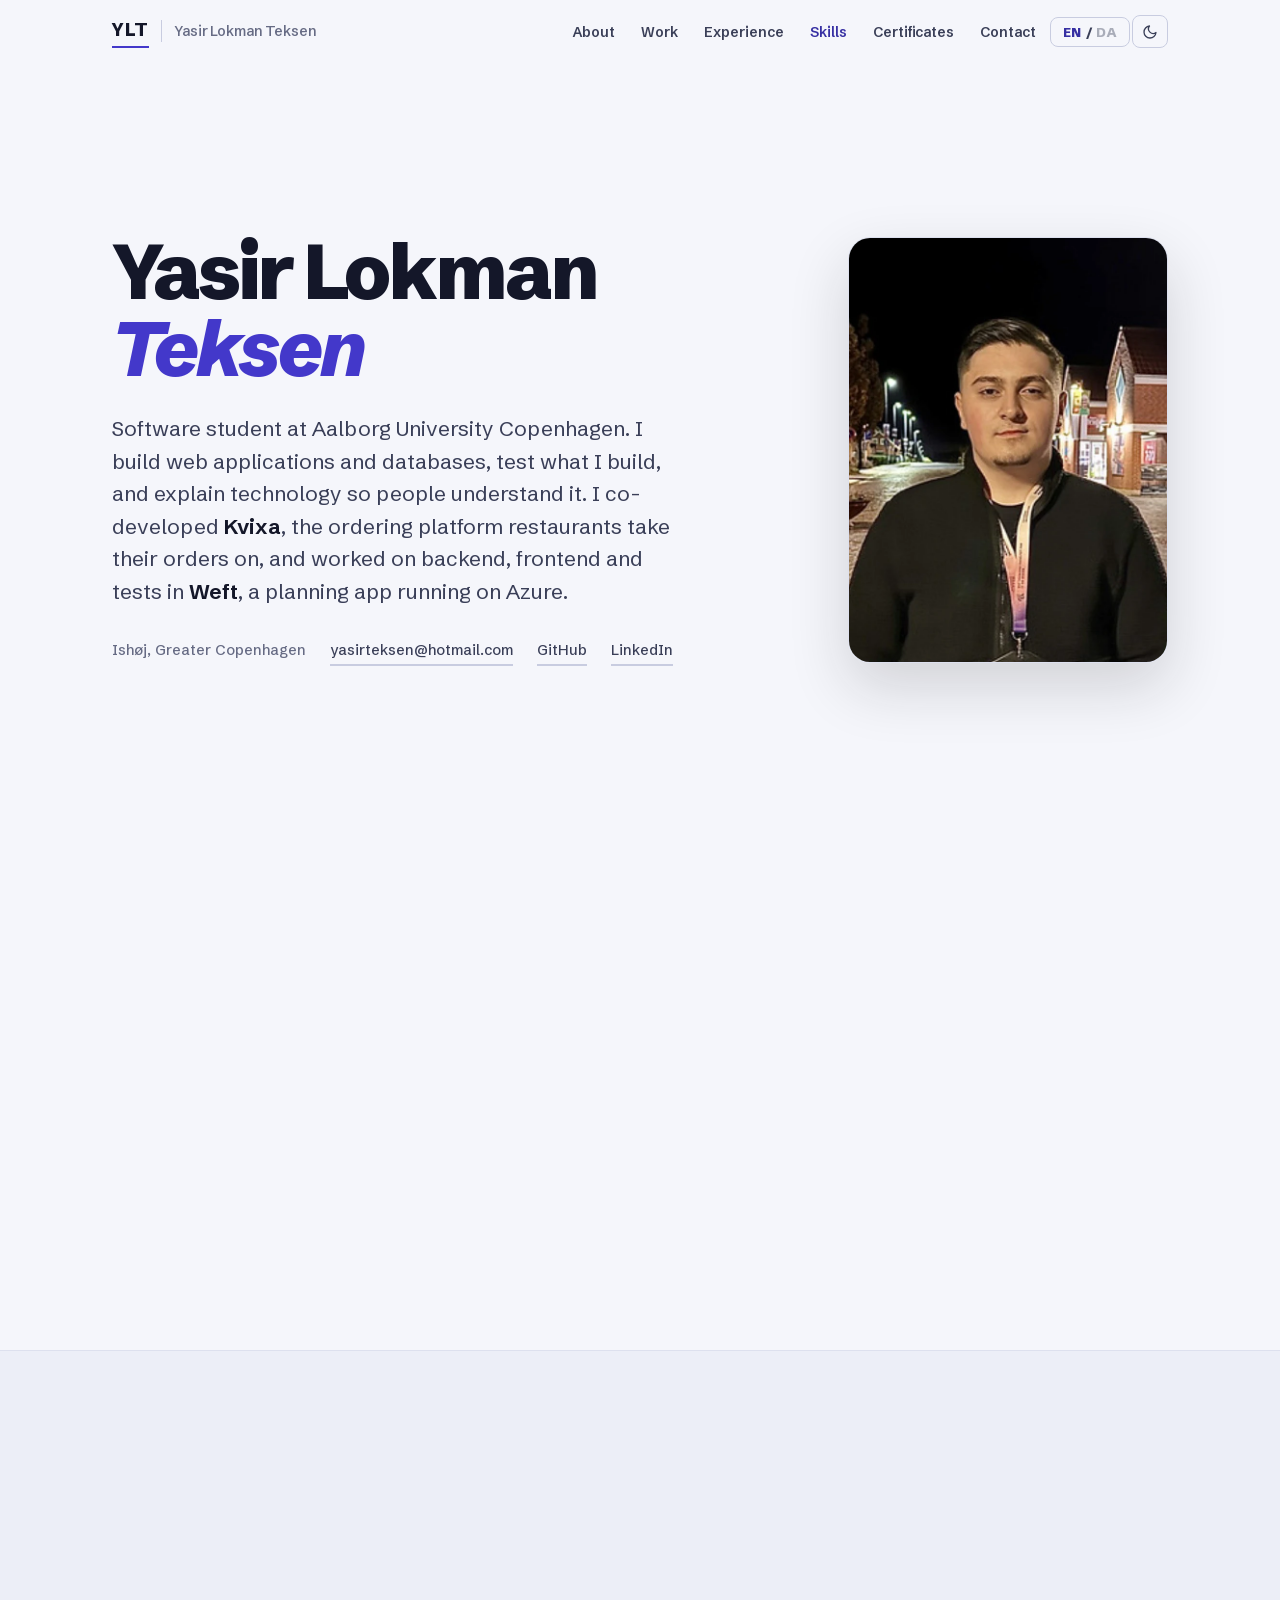
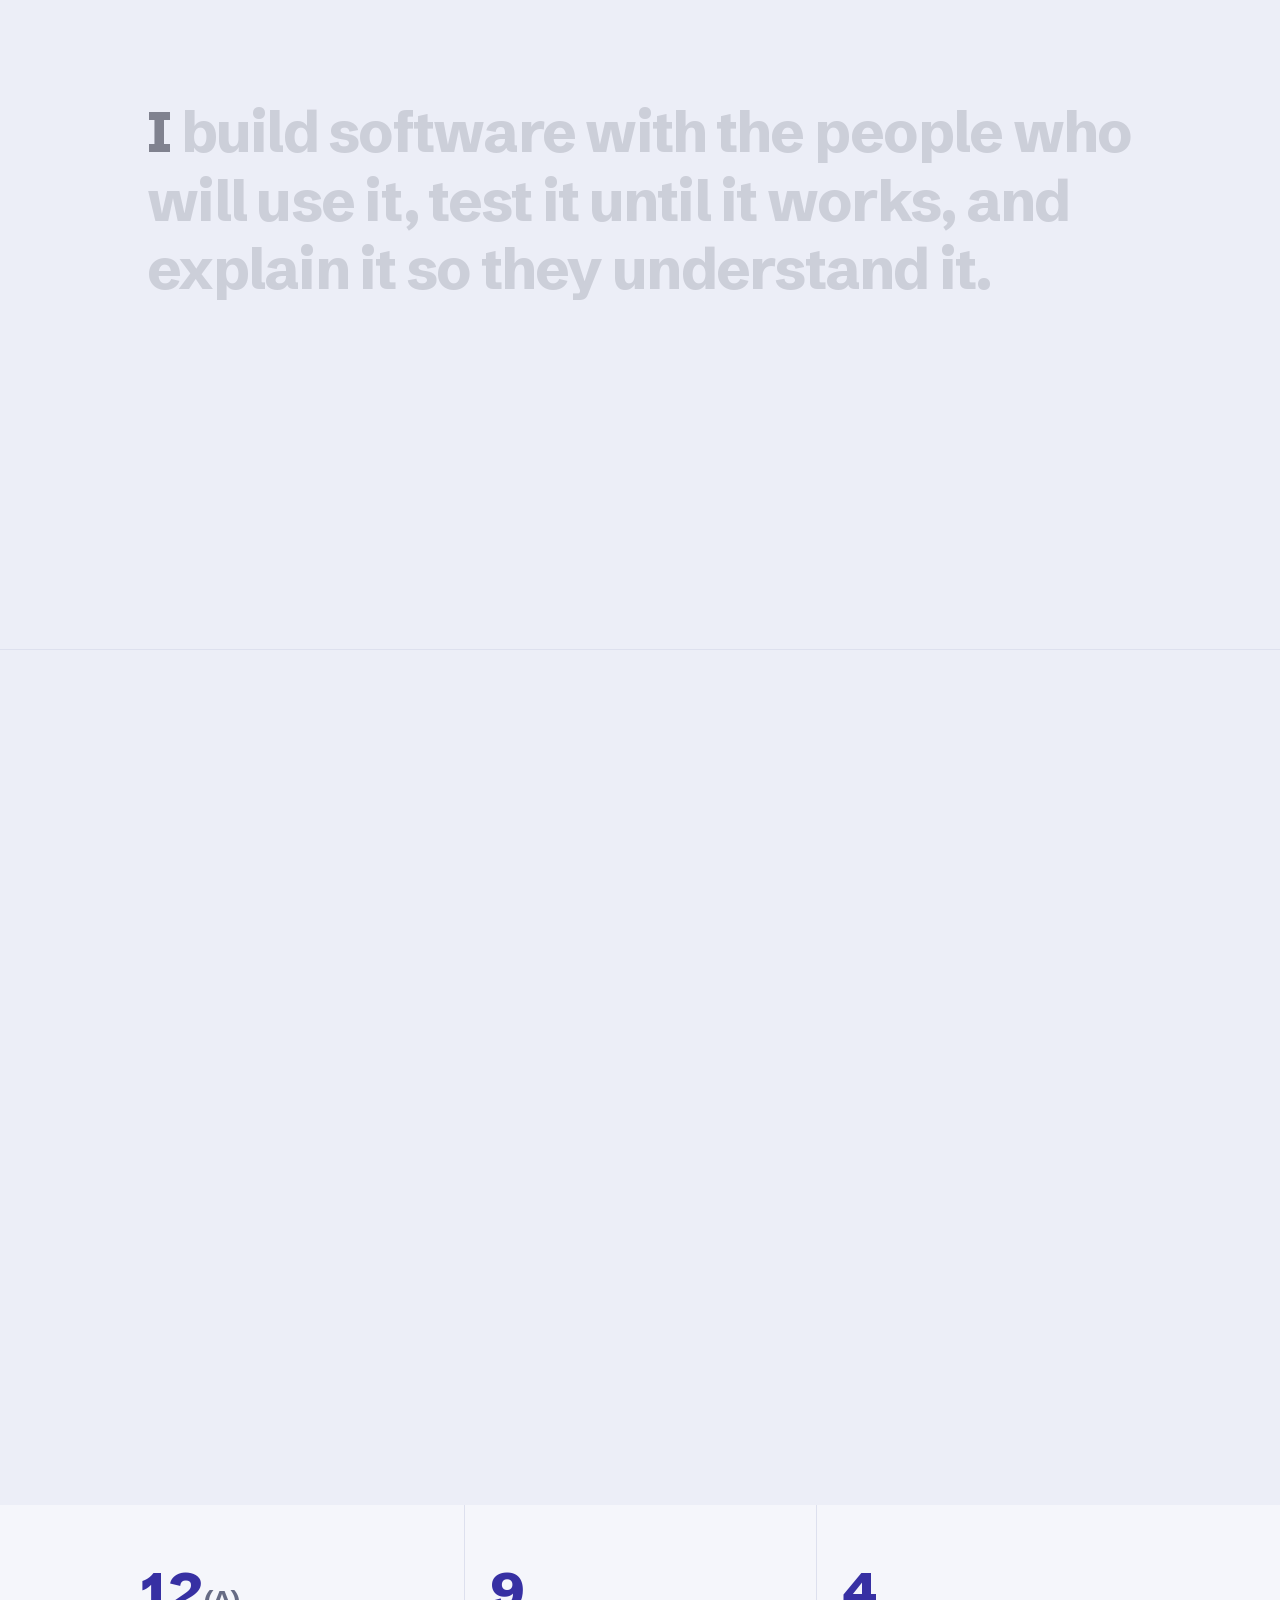
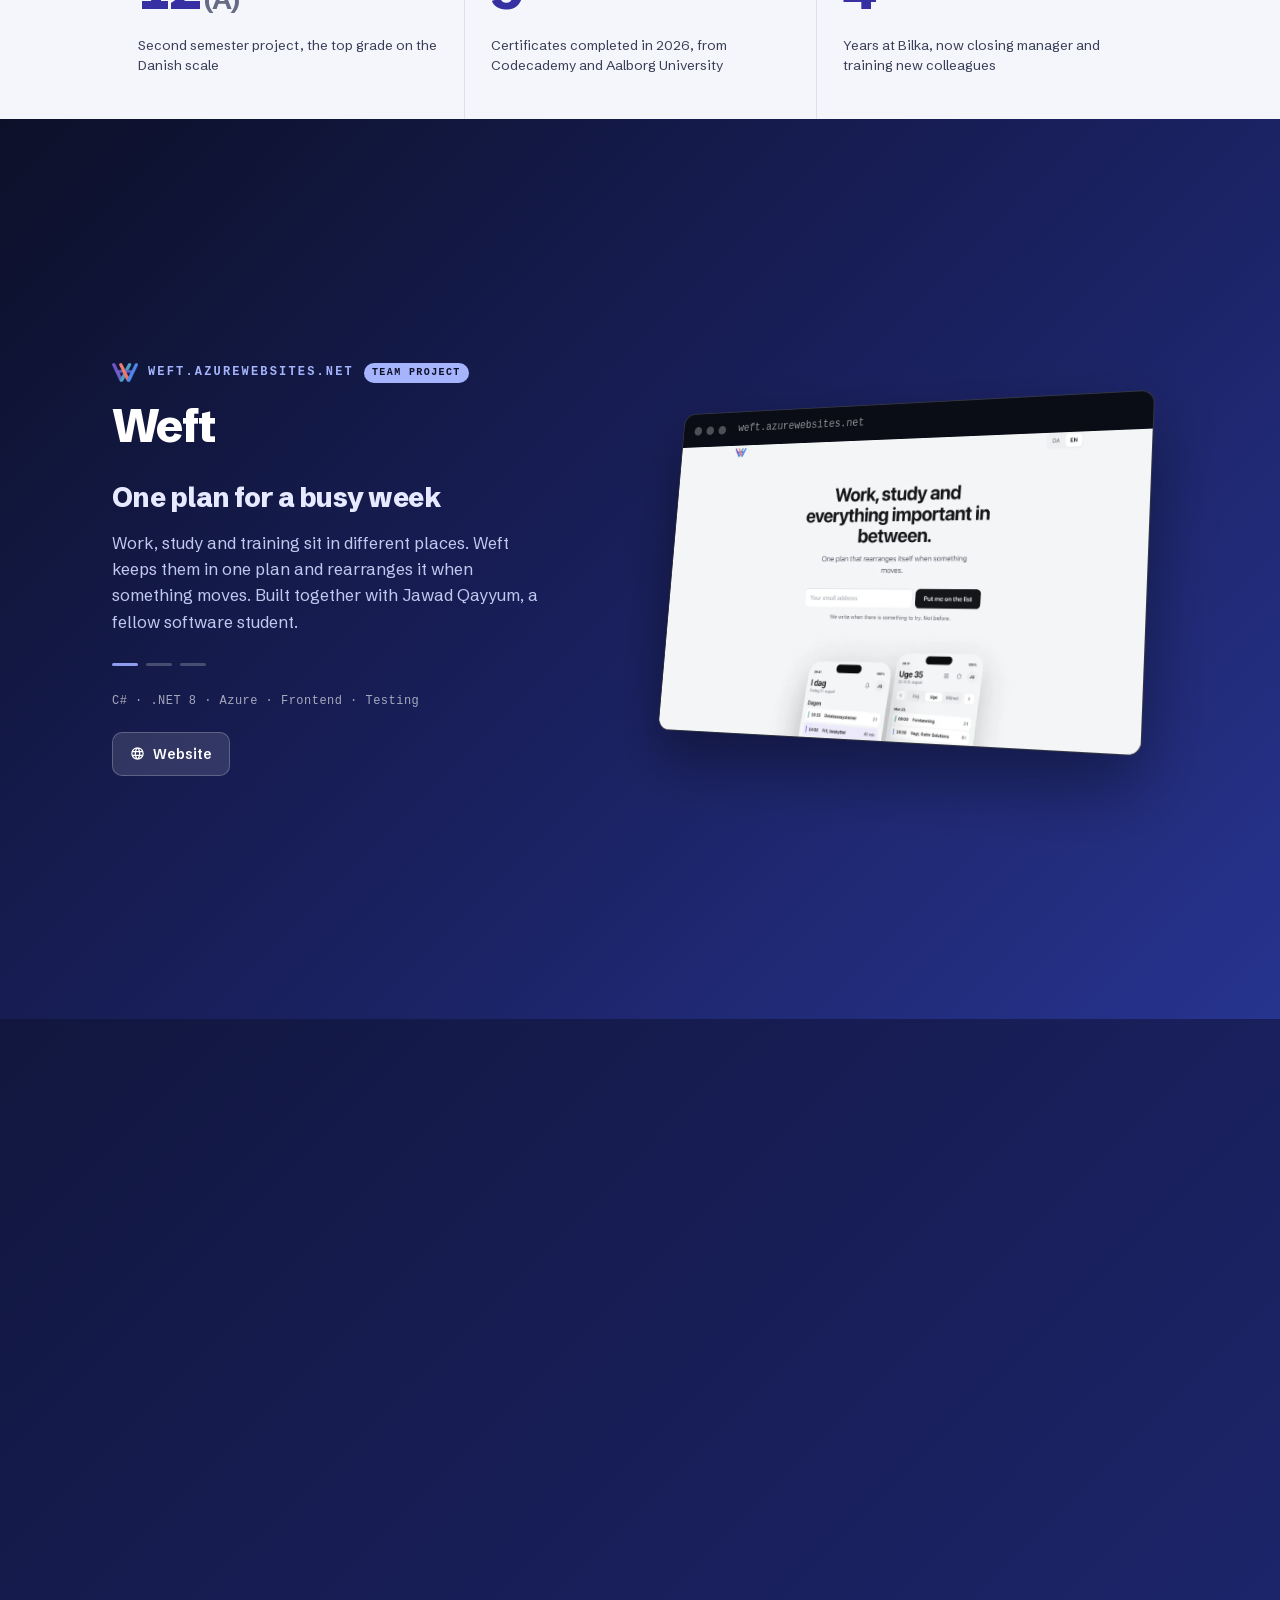
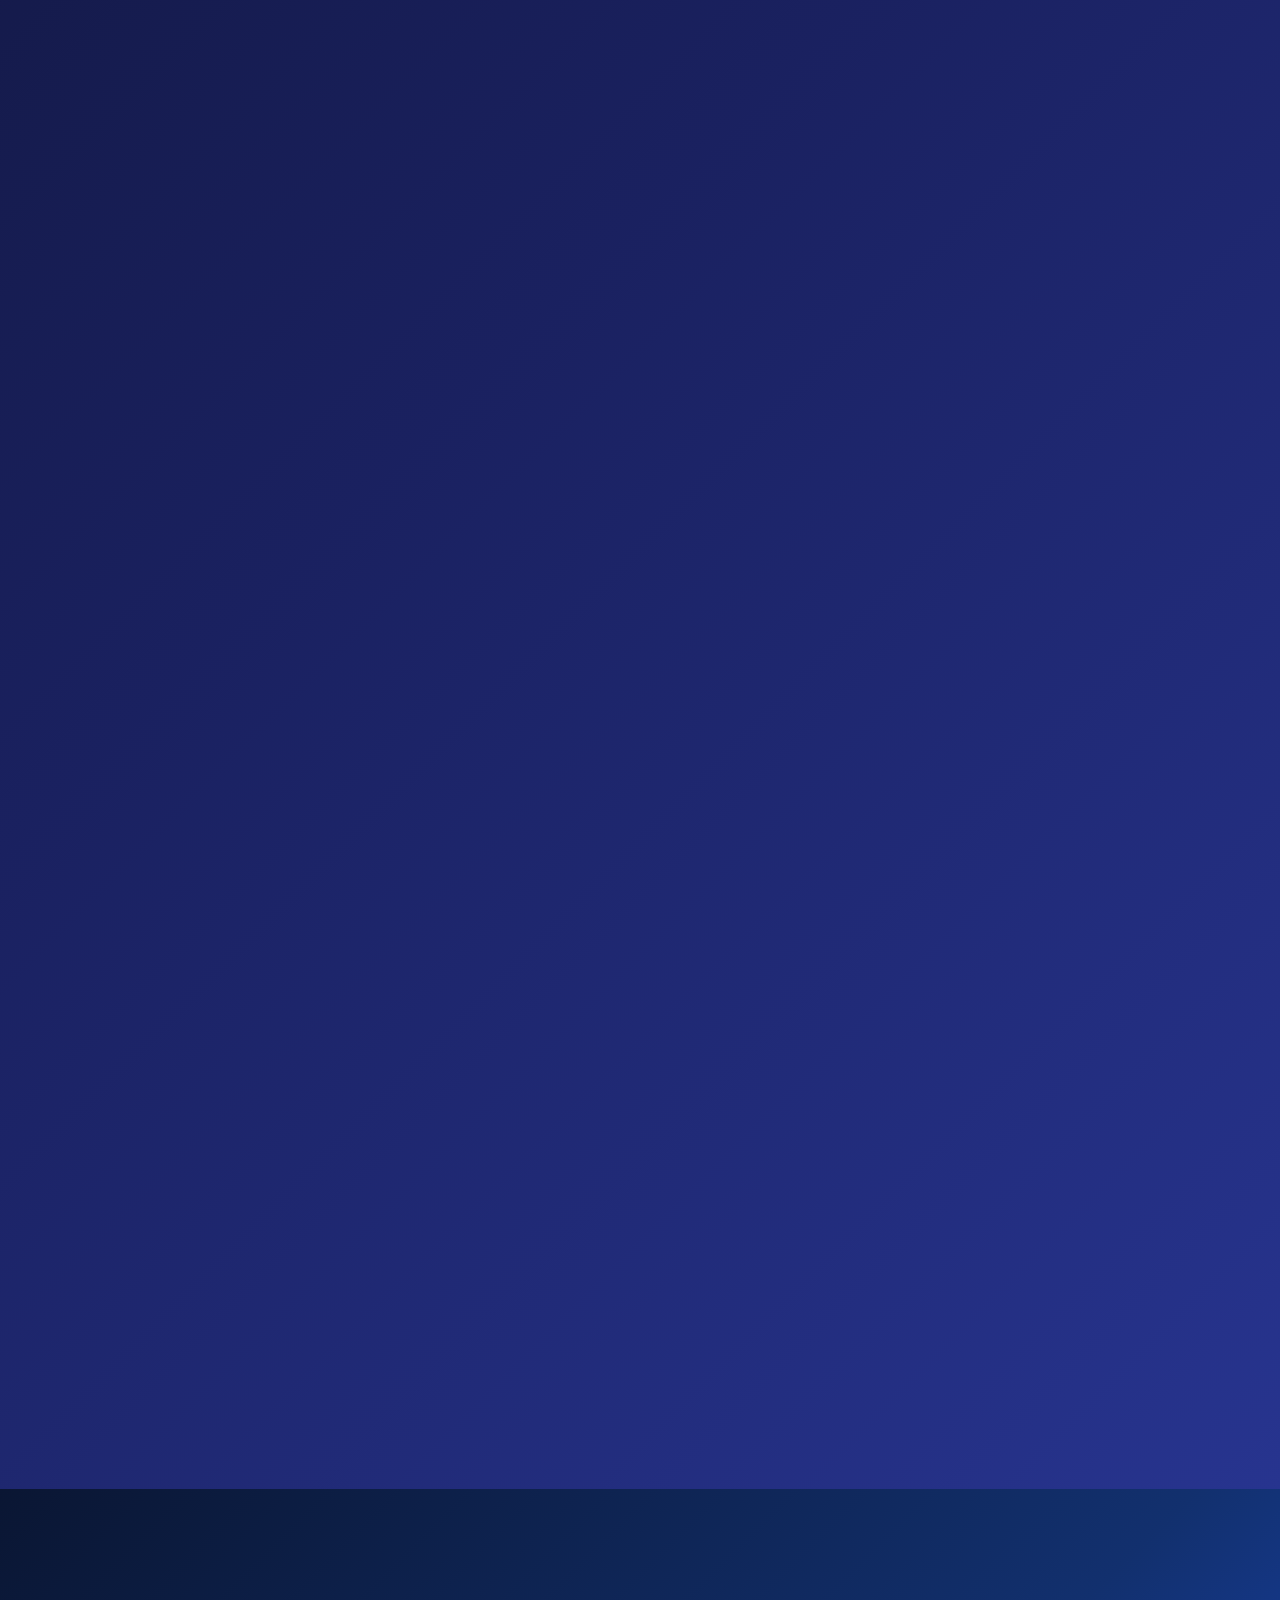
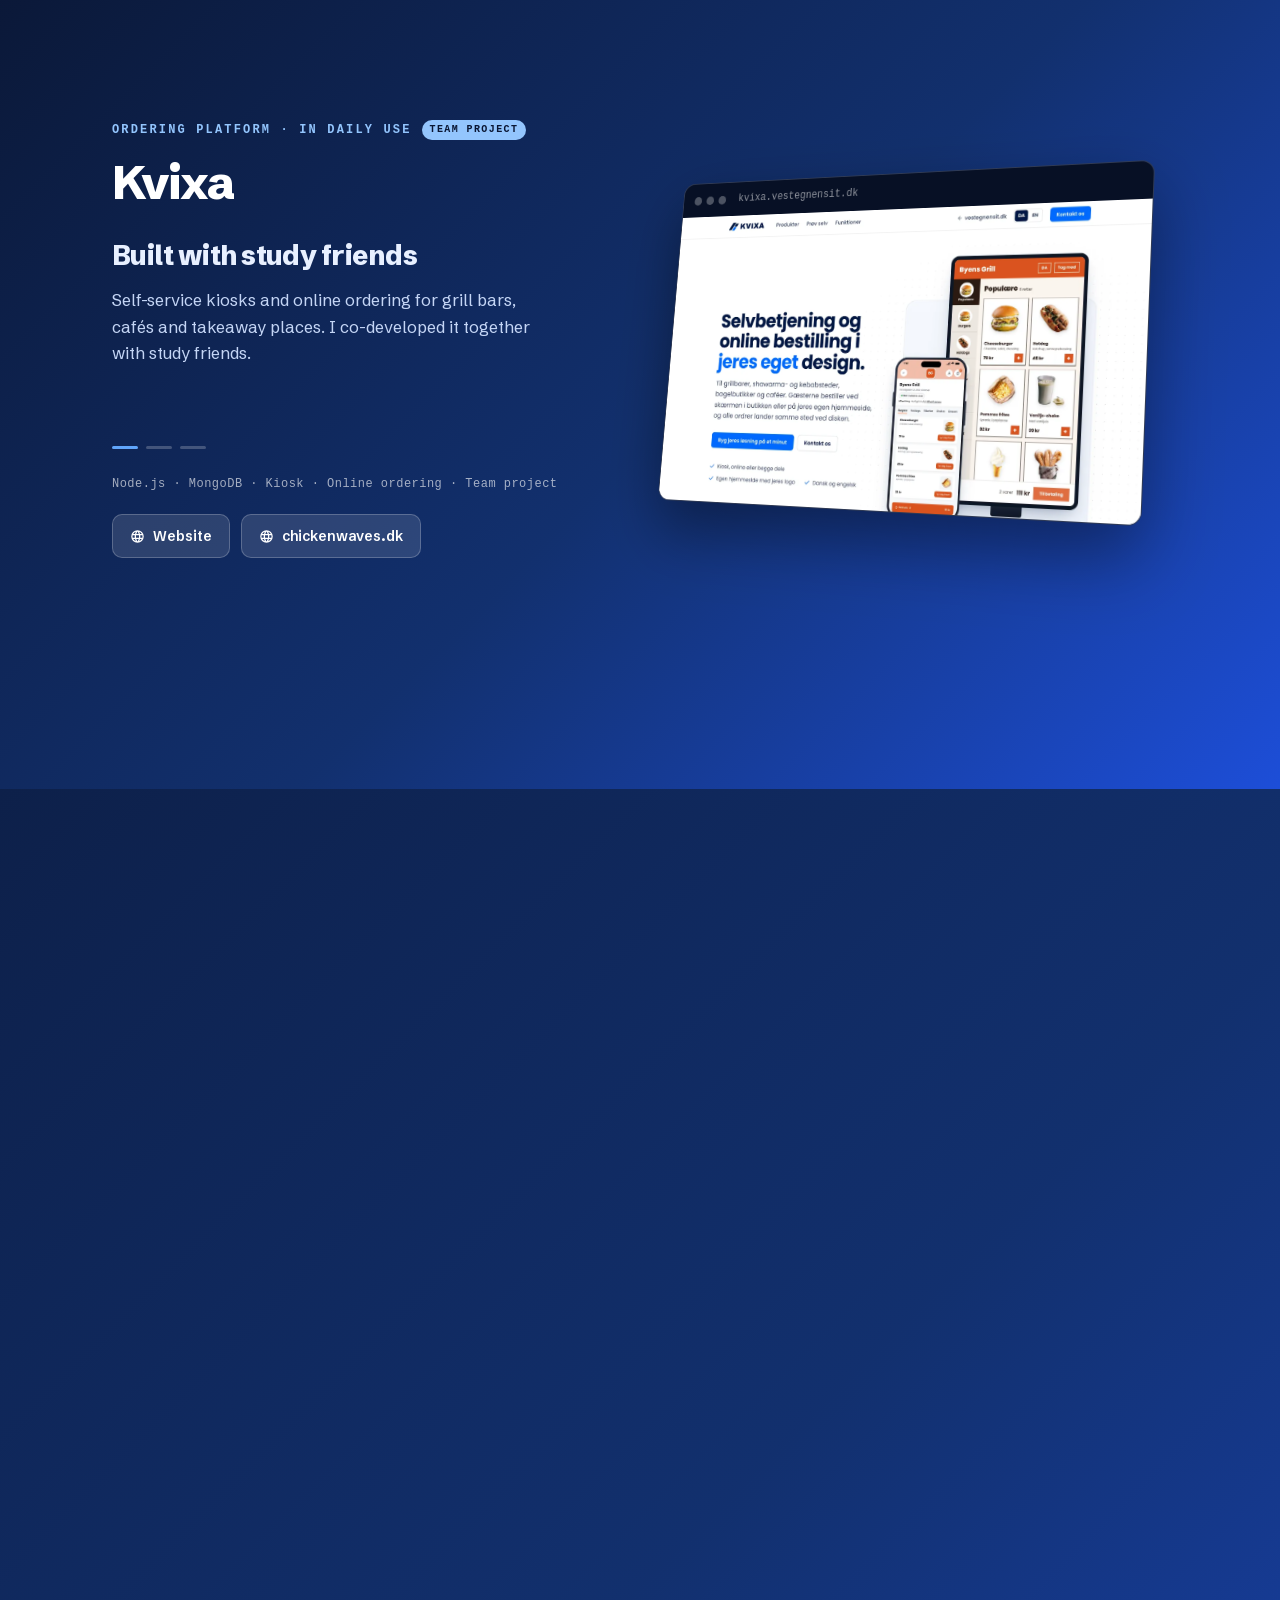
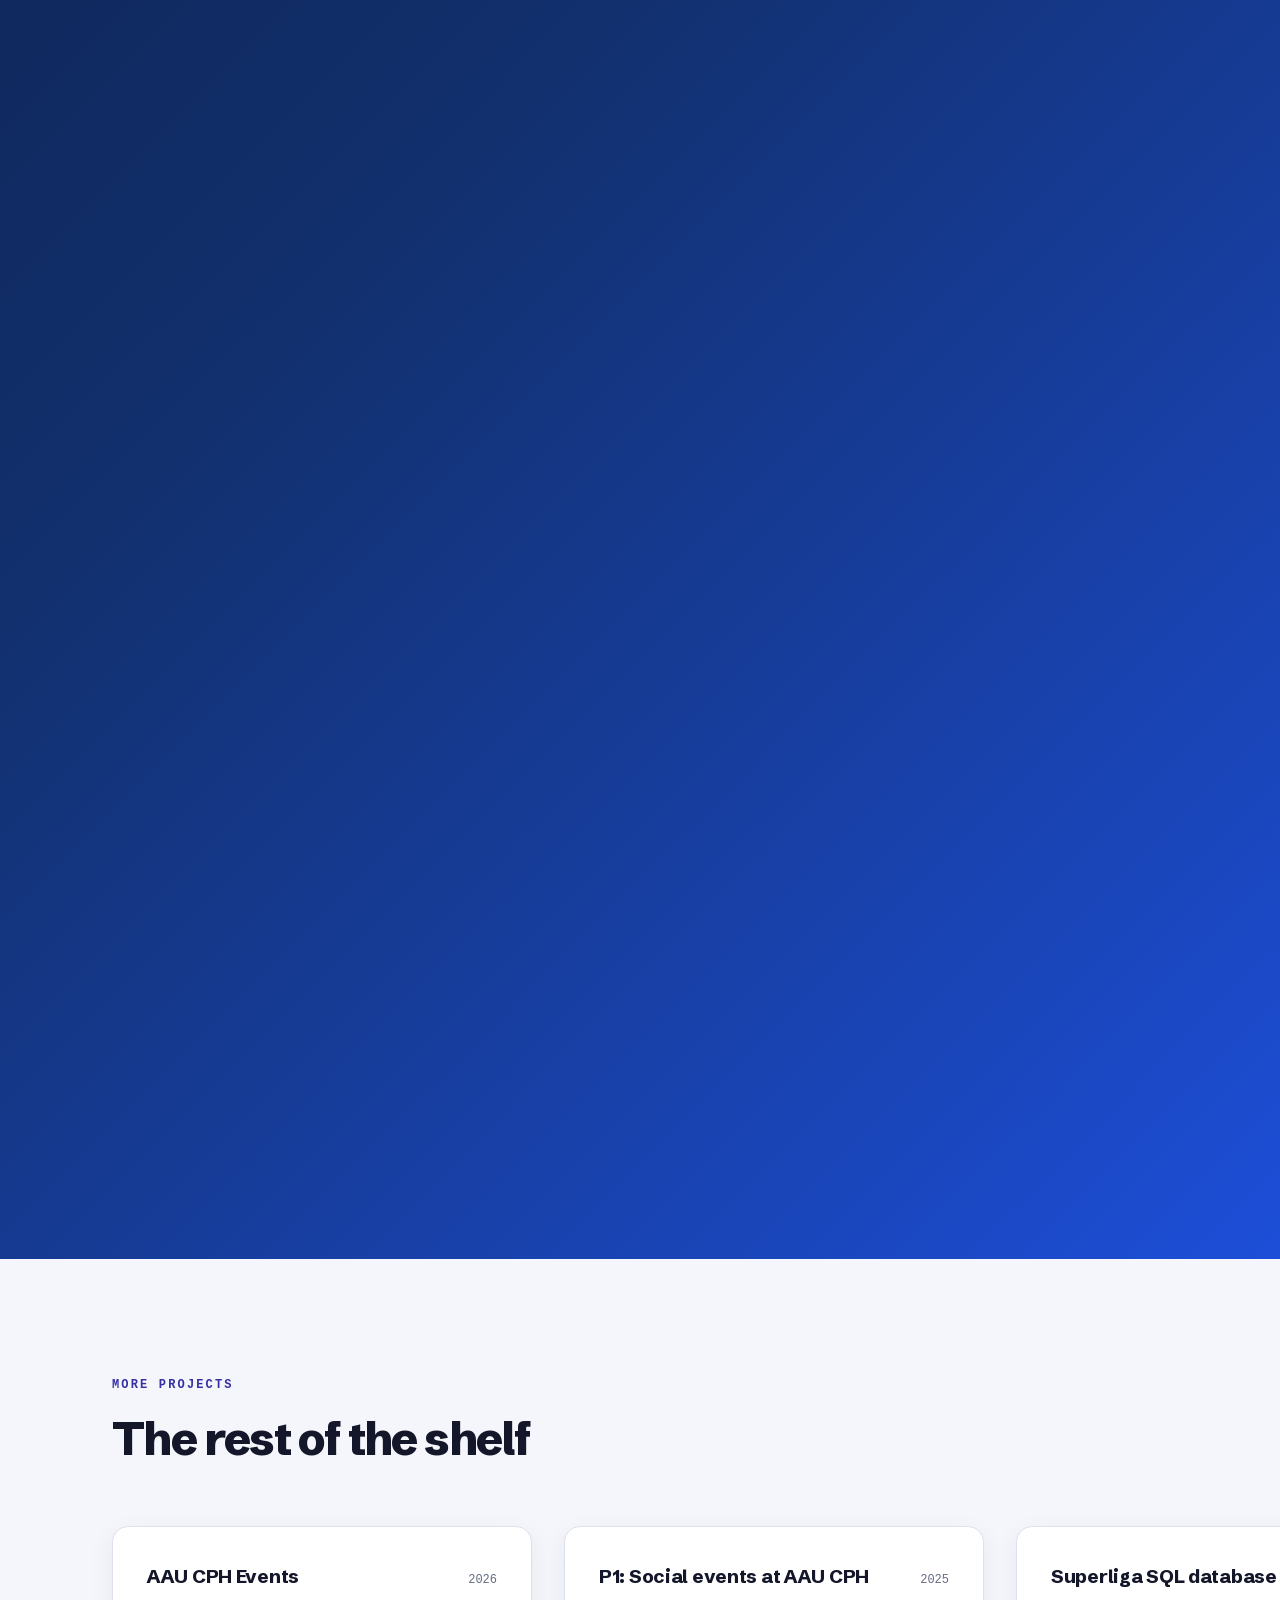
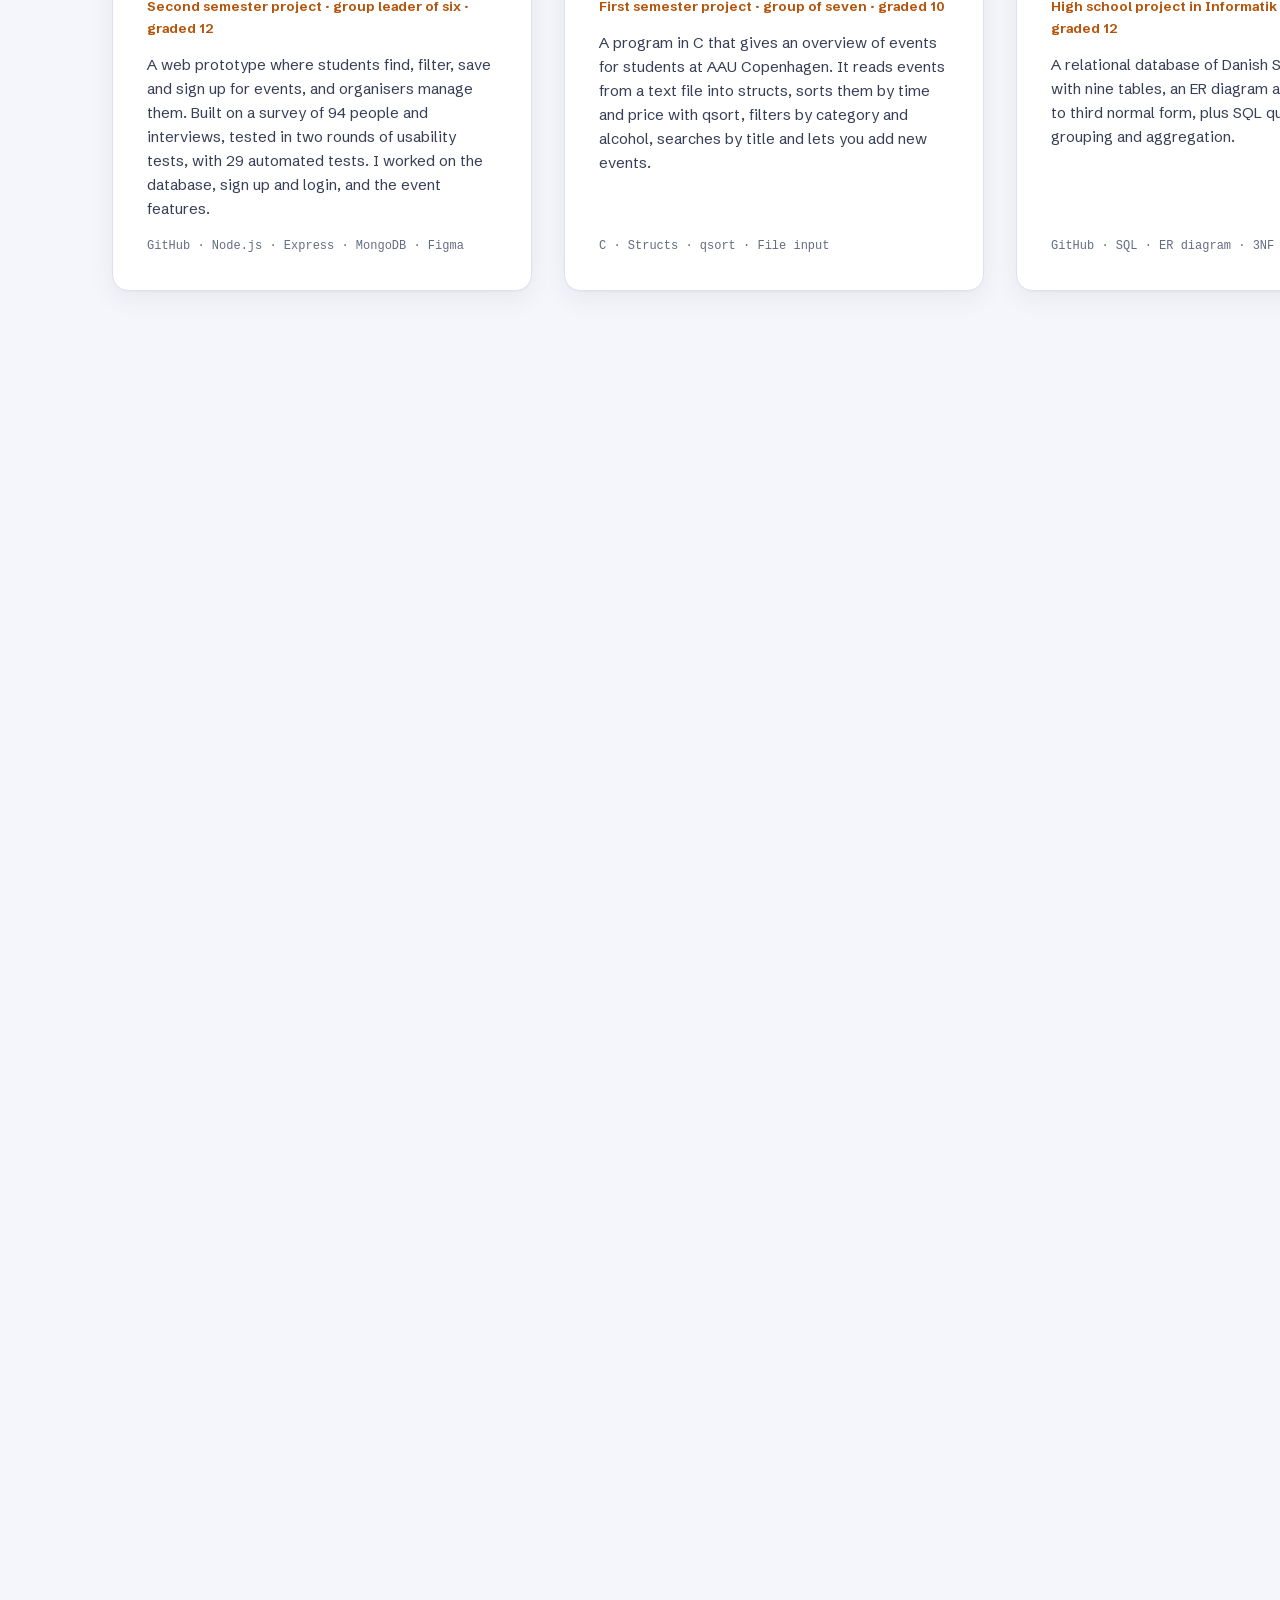
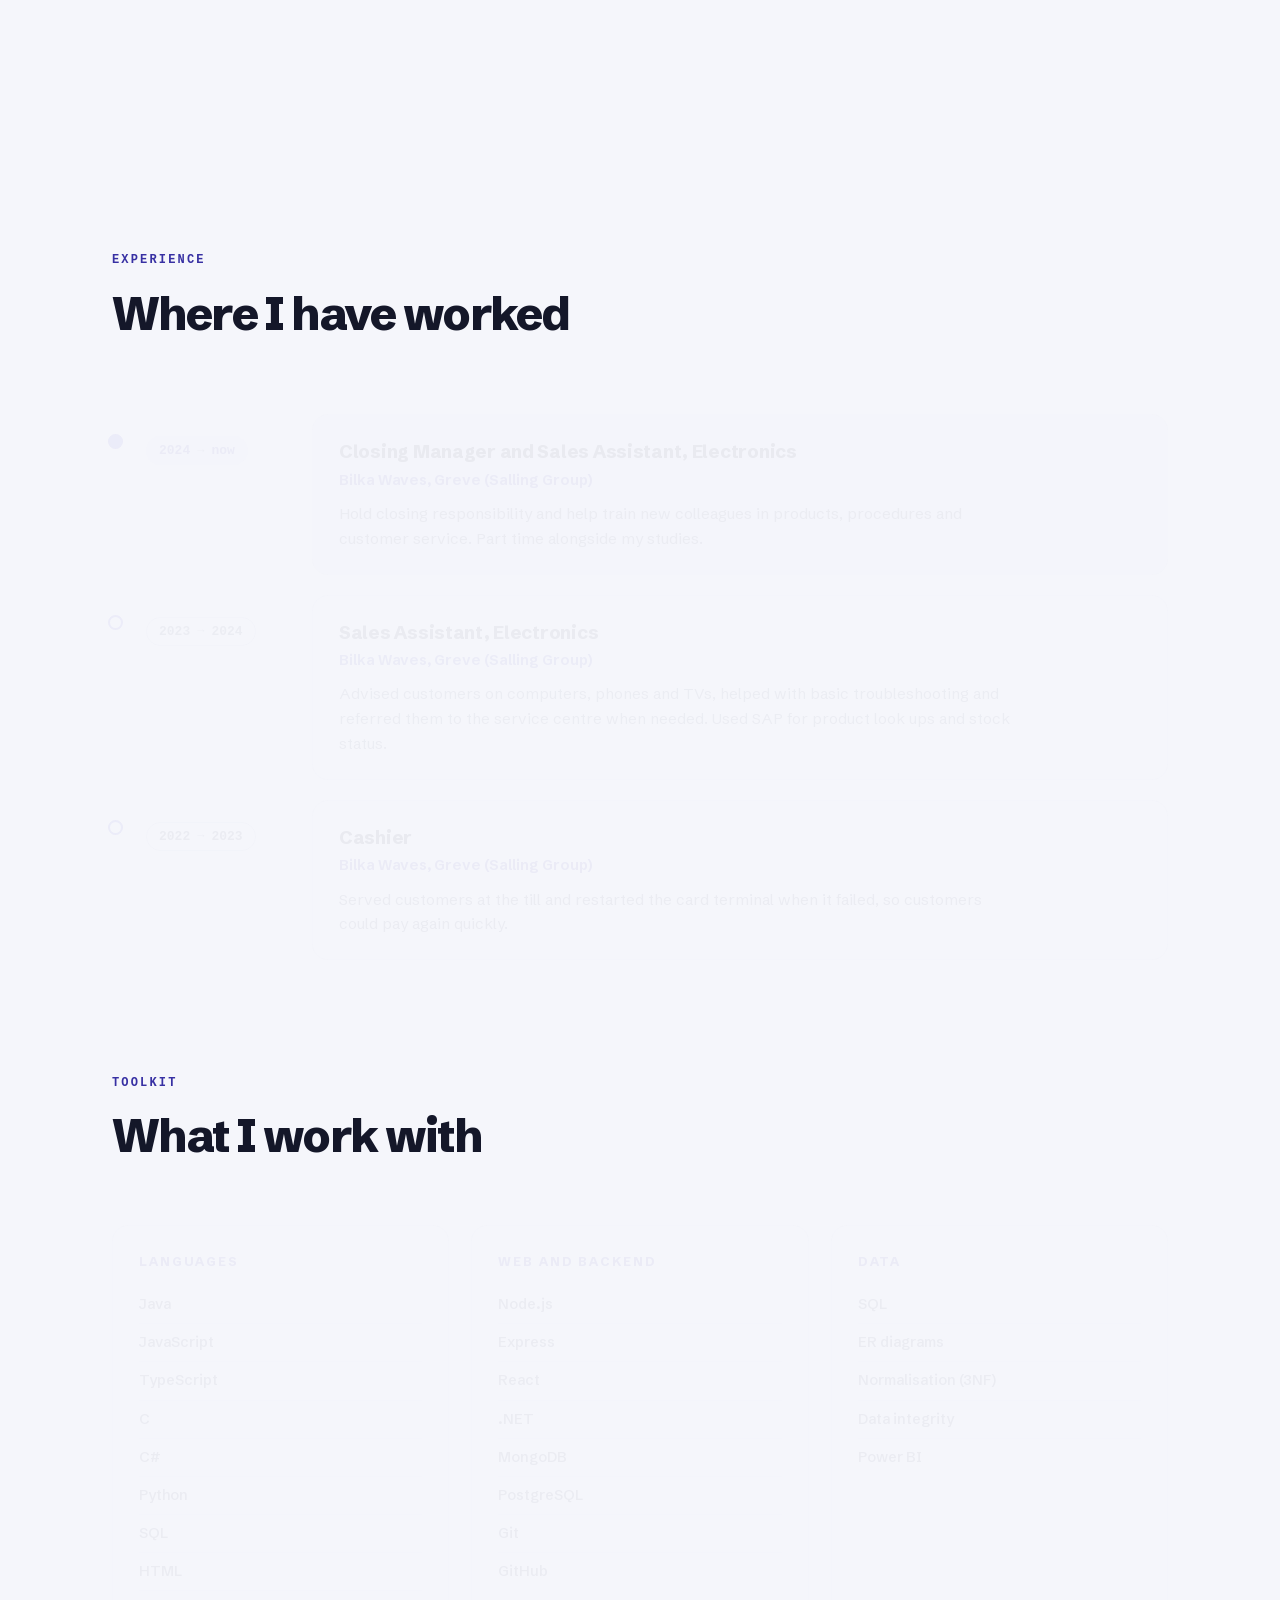
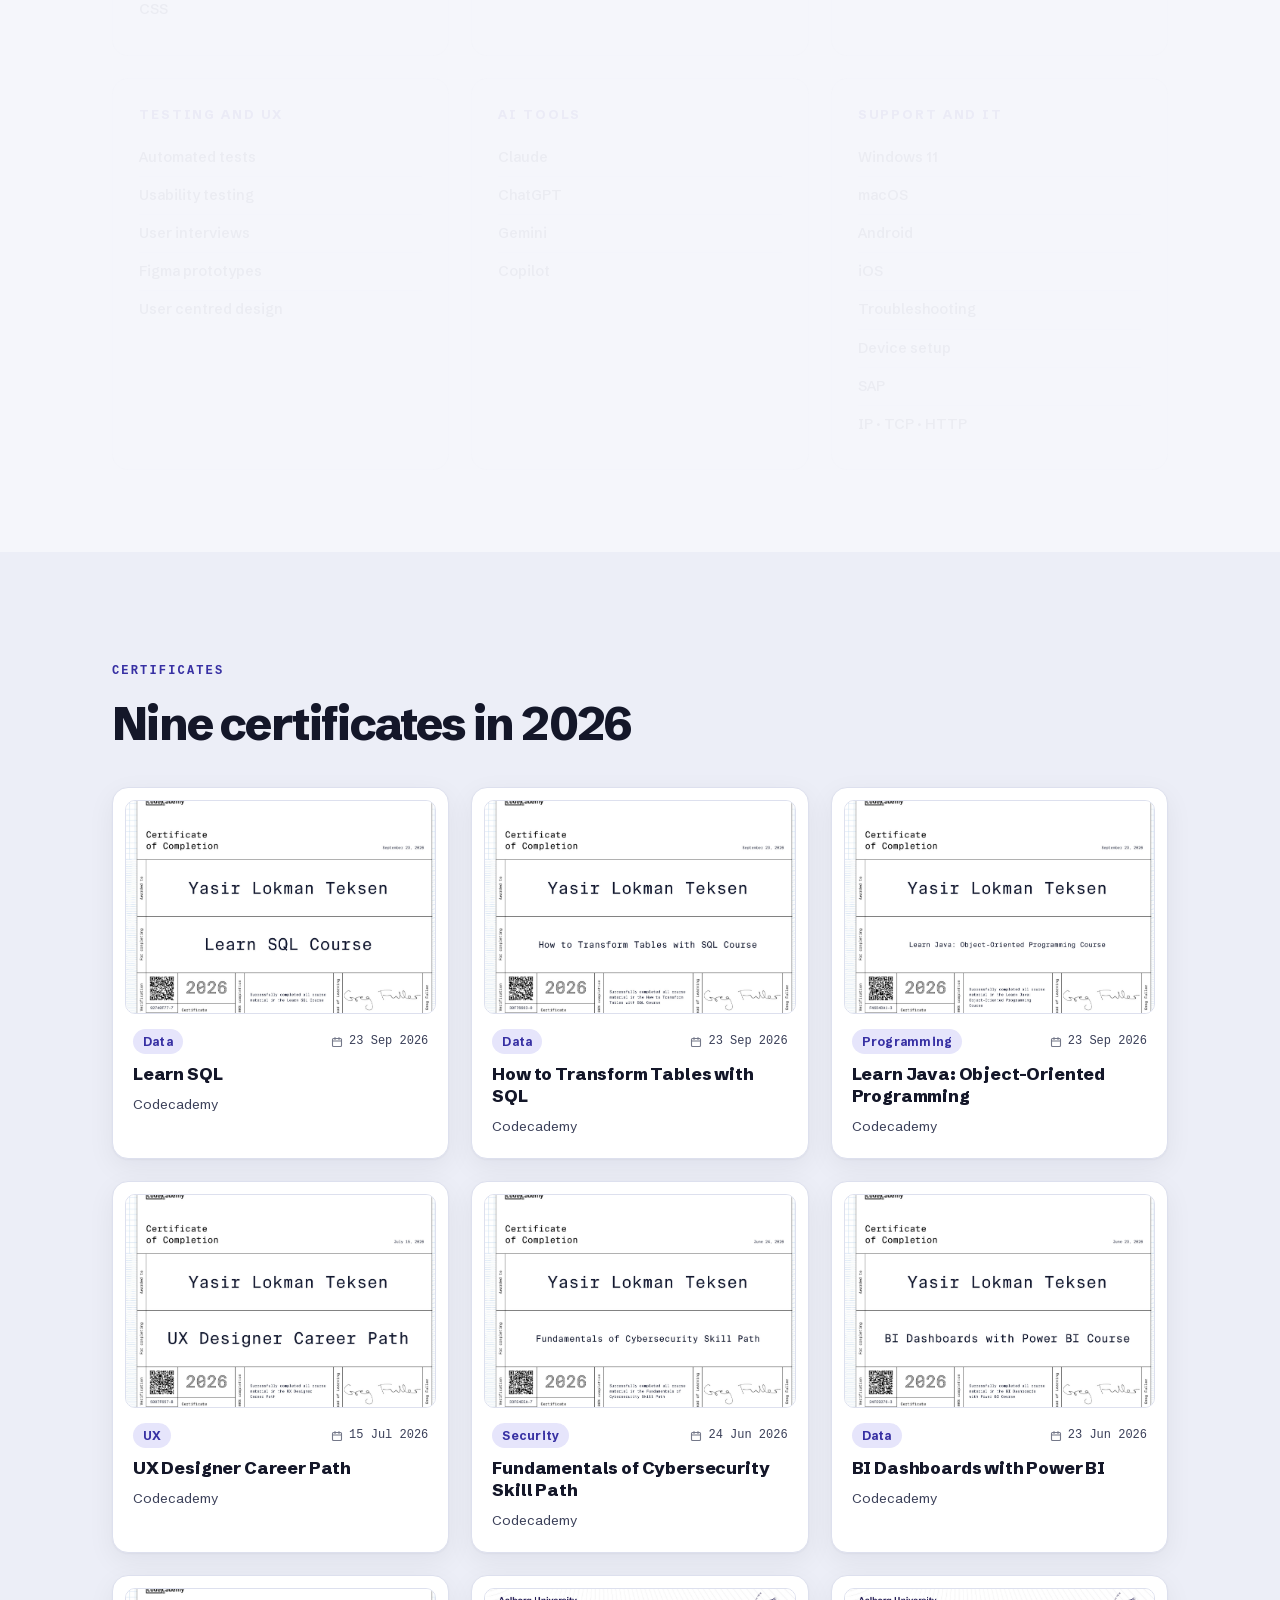
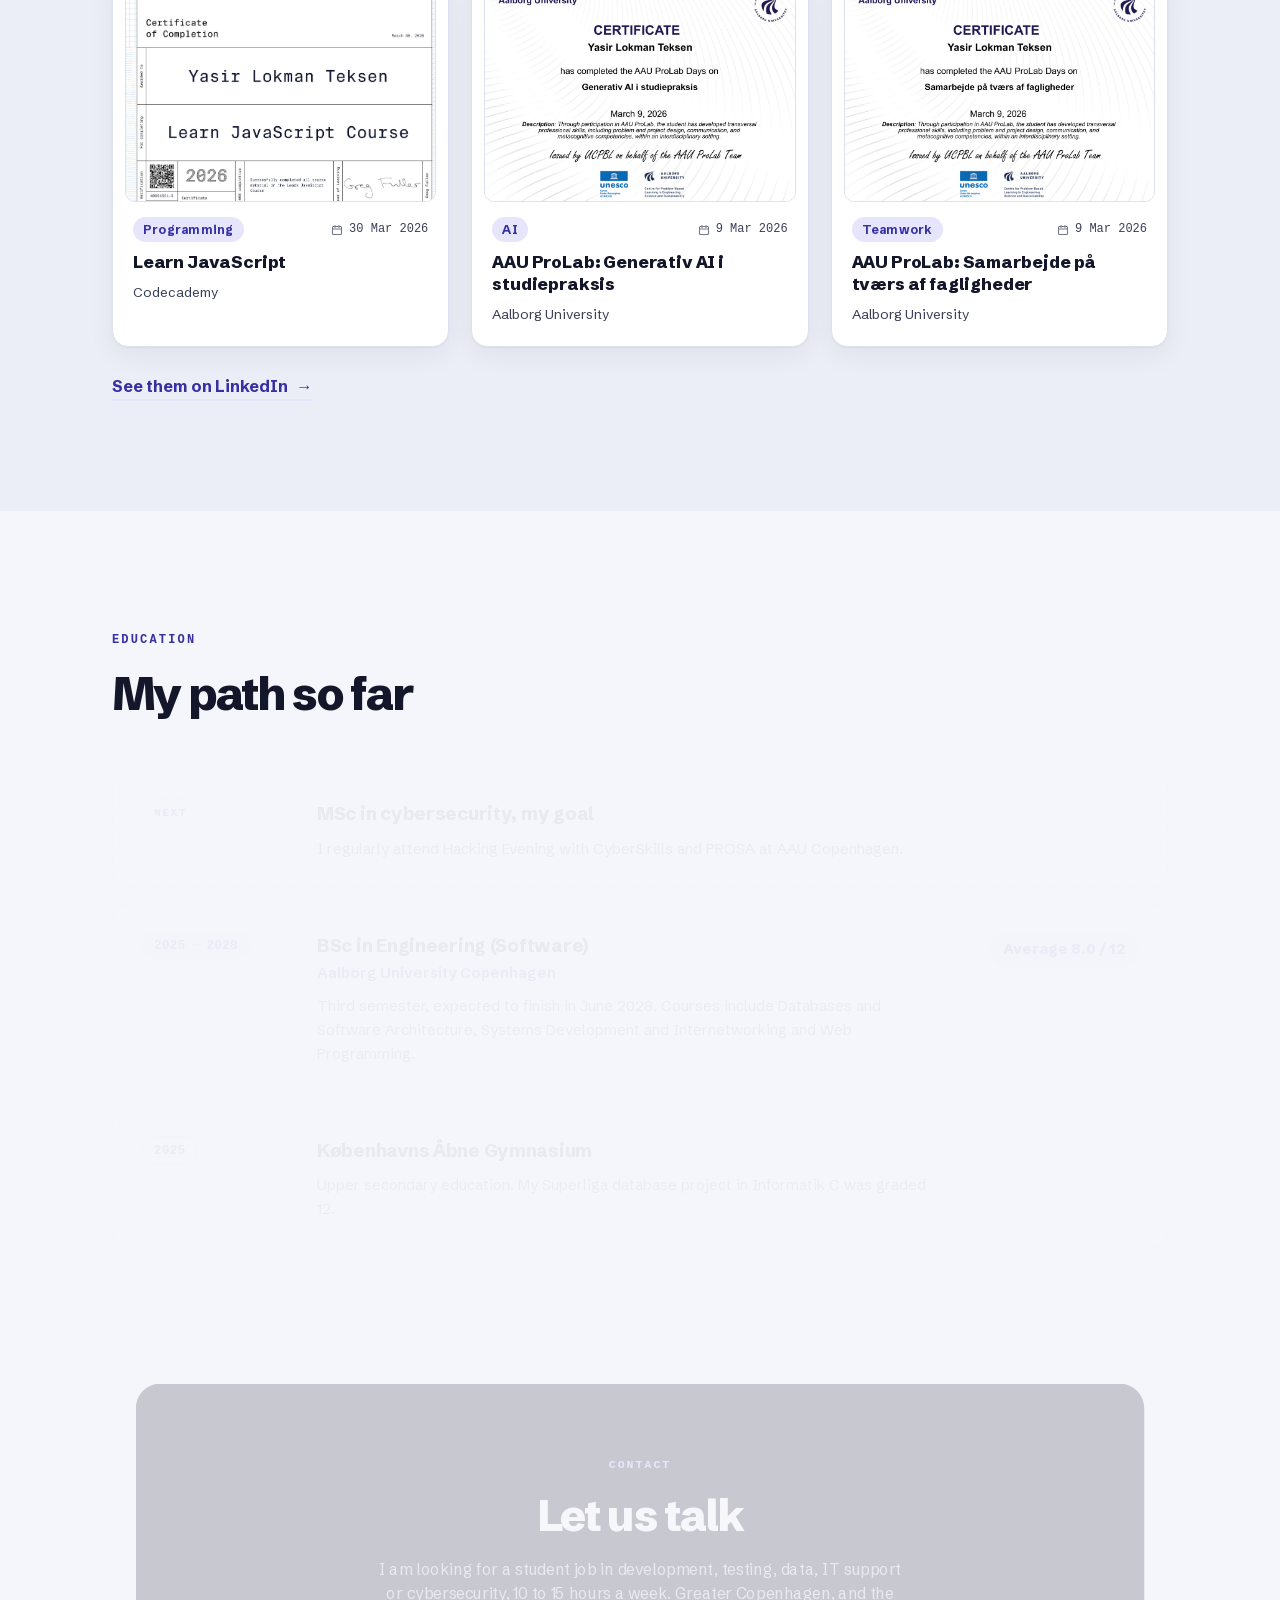
==== index.html @ ae8fa368 "Portfolio site Co-Authored-By: Claude Opus 5.5 <noreply@anthropic.com>" ====
<!DOCTYPE html>
<html lang="en">
<head>
<meta charset="utf-8">
<meta name="viewport" content="width=device-width, initial-scale=1">
<title>Yasir Lokman Teksen — Software Student</title>
<meta name="description" content="Software student at Aalborg University Copenhagen. Co-developer of Kvixa and Weft, nine certificates in 2026. JavaScript, Node.js, SQL, C#, testing and IT support.">
<meta name="theme-color" content="#4338ca" media="(prefers-color-scheme: light)">
<meta name="theme-color" content="#0d0f1a" media="(prefers-color-scheme: dark)">
<!-- monogram favicon, inline so there is no extra request and nothing to 404 -->
<link rel="icon" href="data:image/svg+xml,%3Csvg xmlns='http://www.w3.org/2000/svg' viewBox='0 0 64 64'%3E%3Crect width='64' height='64' rx='14' fill='%234338ca'/%3E%3Ctext x='32' y='40' font-family='Helvetica,Arial,sans-serif' font-size='22' font-weight='800' fill='%23f5f6fb' text-anchor='middle'%3EYLT%3C/text%3E%3C/svg%3E">
<link rel="canonical" href="https://teksen42.github.io/">
<!-- social card: without these the link renders as a blank grey box -->
<meta property="og:type" content="website">
<meta property="og:url" content="https://teksen42.github.io/">
<meta property="og:site_name" content="Yasir Lokman Teksen">
<meta property="og:title" content="Yasir Lokman Teksen — Software Student">
<meta property="og:description" content="Software student at Aalborg University Copenhagen. Co-developer of Kvixa, the ordering platform restaurants take their orders on, and of Weft on Azure. Nine certificates in 2026.">
<meta property="og:image" content="https://teksen42.github.io/og.png">
<meta property="og:image:width" content="1200">
<meta property="og:image:height" content="630">
<meta property="og:image:alt" content="Yasir Lokman Teksen, software student in Copenhagen.">
<meta property="og:locale" content="en_DK">
<meta property="og:locale:alternate" content="da_DK">
<meta name="twitter:card" content="summary_large_image">
<meta name="twitter:title" content="Yasir Lokman Teksen — Software Student">
<meta name="twitter:description" content="Software student in Copenhagen. Co-developer of Kvixa and Weft. Nine certificates in 2026.">
<meta name="twitter:image" content="https://teksen42.github.io/og.png">

<script>
  /* runs before first paint so a dark-mode visitor never sees a white flash */
  (function(){
    var t = null;
    try { t = localStorage.getItem('theme'); } catch(e){}
    if (!t) t = matchMedia('(prefers-color-scheme: dark)').matches ? 'dark' : 'light';
    document.documentElement.dataset.theme = t;
  })();
</script>

<link rel="preload" href="assets/fonts/schibsted-var.woff2" as="font" type="font/woff2" crossorigin>
<link rel="stylesheet" href="styles.css?v=5">
</head>
<body>

<!-- boot stinger: a terminal types, then the site is revealed. Skippable, once per session -->
<noscript><style>#boot{display:none}html:not(.booted){overflow:auto}</style></noscript>
<div id="boot" role="dialog" aria-label="Intro terminal">
  <div class="term">
    <div class="term-bar">
      <button class="tl r" id="term-close" aria-label="Close terminal"></button><i class="tl y"></i><i class="tl g"></i>
      <span>yasir@copenhagen — zsh</span>
    </div>
    <pre id="term-out"></pre>
  </div>
</div>

<div id="bar"></div>

<nav id="nav">
  <div class="wrap">
    <a class="brand" href="#top" aria-label="Yasir Lokman Teksen"><span class="ini" aria-hidden="true">YLT</span><span class="full" aria-hidden="true">Yasir Lokman Teksen</span></a>
    <div class="navlinks" id="navlinks">
      <a href="#about" data-i18n="nav_about">About</a>
      <a href="#work" data-i18n="nav_work">Work</a>
      <a href="#experience" data-i18n="nav_xp">Experience</a>
      <a href="#skills" data-i18n="nav_skills">Skills</a>
      <a href="#certificates" data-i18n="nav_certs">Certificates</a>
      <a href="#contact" data-i18n="nav_contact">Contact</a>
      <button class="lang" id="langbtn" aria-label="Switch language"><span id="l-en" class="on">EN</span> / <span id="l-da">DA</span></button>
      <button class="theme" id="themebtn" aria-label="Toggle dark mode"><svg class="ic-sun" aria-hidden="true" viewBox="0 0 24 24" fill="none" stroke="currentColor" stroke-width="2" stroke-linecap="round"><circle cx="12" cy="12" r="4.5"/><path d="M12 2v2.2M12 19.8V22M2 12h2.2M19.8 12H22M4.9 4.9l1.6 1.6M17.5 17.5l1.6 1.6M4.9 19.1l1.6-1.6M17.5 6.5l1.6-1.6"/></svg><svg class="ic-moon" aria-hidden="true" viewBox="0 0 24 24" fill="none" stroke="currentColor" stroke-width="2" stroke-linecap="round" stroke-linejoin="round"><path d="M21 12.8A9 9 0 1 1 11.2 3a7 7 0 0 0 9.8 9.8z"/></svg></button>
    </div>
    <button class="burger" id="burger" aria-label="Menu"><i></i><i></i><i></i></button>
  </div>
</nav>
<div class="mobile" id="mobile">
  <a href="#about" data-i18n="nav_about">About</a>
  <a href="#work" data-i18n="nav_work">Work</a>
  <a href="#experience" data-i18n="nav_xp">Experience</a>
  <a href="#skills" data-i18n="nav_skills">Skills</a>
      <a href="#certificates" data-i18n="nav_certs">Certificates</a>
  <a href="#contact" data-i18n="nav_contact">Contact</a>
  <div class="mobile-btns">
    <button class="lang" id="langbtn2" aria-label="Switch language"><span id="l2-en" class="on">EN</span> / <span id="l2-da">DA</span></button>
    <button class="theme" id="themebtn2" aria-label="Toggle dark mode"><svg class="ic-sun" aria-hidden="true" viewBox="0 0 24 24" fill="none" stroke="currentColor" stroke-width="2" stroke-linecap="round"><circle cx="12" cy="12" r="4.5"/><path d="M12 2v2.2M12 19.8V22M2 12h2.2M19.8 12H22M4.9 4.9l1.6 1.6M17.5 17.5l1.6 1.6M4.9 19.1l1.6-1.6M17.5 6.5l1.6-1.6"/></svg><svg class="ic-moon" aria-hidden="true" viewBox="0 0 24 24" fill="none" stroke="currentColor" stroke-width="2" stroke-linecap="round" stroke-linejoin="round"><path d="M21 12.8A9 9 0 1 1 11.2 3a7 7 0 0 0 9.8 9.8z"/></svg></button>
  </div>
</div>

<!-- ============ scene 1 · hero. name rises on load, recedes as you scroll ============ -->
<section class="scene hero" id="top" data-scene="pin">
  <div class="stage">
    <div class="wrap hero-inner">
      <div class="hero-text">
        <h1 aria-label="Yasir Lokman Teksen">
          <span class="ln"><span>Yasir&nbsp;Lokman</span></span>
          <span class="ln"><span><em>Teksen</em></span></span>
        </h1>
        <p class="lede" data-i18n="lede">Software student at Aalborg University Copenhagen. I build web applications and databases, test what I build, and explain technology so people understand it. I co-developed <strong>Kvixa</strong>, the ordering platform restaurants take their orders on, and worked on backend, frontend and tests in <strong>Weft</strong>, a planning app running on Azure.</p>
        <div class="meta">
          <span data-i18n="meta_loc">Ishøj, Greater Copenhagen</span>
          <a href="mailto:yasirteksen@hotmail.com">yasirteksen@hotmail.com</a>
          <a href="https://github.com/Teksen42" target="_blank" rel="noopener">GitHub</a>
          <a href="https://www.linkedin.com/in/yasirteksen" target="_blank" rel="noopener">LinkedIn</a>
        </div>
      </div>
      <div class="portrait">
        <img src="assets/portrait.webp" alt="Portrait of Yasir Lokman Teksen" width="660" height="880">
        <span class="p-cap"><b data-i18n="pcap_1">Software student</b><span data-i18n="pcap_2">Aalborg University Copenhagen</span></span>
      </div>
    </div>
  </div>
</section>

<!-- ============ scene 2 · the claim, revealed word by word ============ -->
<section class="scene claim" id="about" data-scene="pin">
  <div class="stage">
    <div class="wrap">
      <p class="claim-text" data-words data-i18n="claim">I build software with the people who will use it, test it until it works, and explain it so they understand it.</p>
    </div>
  </div>
</section>

<!-- ============ scene 3 · three numbers that can be checked ============ -->
<section class="numbers" data-scene="view">
  <div class="wrap numbers-row">
    <div class="num"><div class="n"><span data-count="12">0</span><small> (A)</small></div><div class="l" data-i18n="n1">Second semester project, the top grade on the Danish scale</div></div>
    <div class="num"><div class="n"><span data-count="9">0</span></div><div class="l" data-i18n="n2">Certificates completed in 2026, from Codecademy and Aalborg University</div></div>
    <div class="num"><div class="n"><span data-count="4">0</span></div><div class="l" data-i18n="n3">Years at Bilka, now closing manager and training new colleagues</div></div>
  </div>
</section>

<!-- ============ scene 4b · weft: team project with Jawad, same pinned pattern ============ -->
<section class="scene weft" id="work" data-scene="pin" data-steps="3">
  <div class="stage">
    <div class="wrap gathr-grid">
      <div class="gathr-copy">
        <div class="kicker">
          <img class="wmark" src="[data-uri]" alt="" width="26" height="19">
          <span>weft.azurewebsites.net</span>
          <span class="pill-new" data-i18n="team">Team project</span>
        </div>
        <h2>Weft</h2>
        <div class="steps">
          <div class="step" data-step="0" data-shot="0">
            <h3 data-i18n="w1_h">One plan for a busy week</h3>
            <p data-i18n="w1_p">Work, study and training sit in different places. Weft keeps them in one plan and rearranges it when something moves. Built together with Jawad Qayyum, a fellow software student.</p>
          </div>
          <div class="step" data-step="1" data-shot="1">
            <h3 data-i18n="w2_h">My part</h3>
            <p data-i18n="w2_p">I worked on the backend in C# and .NET, on the frontend, and on testing the features we built.</p>
          </div>
          <div class="step" data-step="2" data-shot="1">
            <h3 data-i18n="w3_h">Running on Azure</h3>
            <p data-i18n="w3_p">The API runs on Azure App Service with Azure SQL and Entra ID sign in. The platform is live, and the product features are being finished before release.</p>
          </div>
        </div>
        <div class="step-dots" aria-hidden="true"><i></i><i></i><i></i></div>
        <div class="ptags" data-i18n="w_tags">C# · .NET 8 · Azure · Frontend · Testing</div>
        <div class="plinks">
          <a class="plink" href="https://weft.azurewebsites.net" target="_blank" rel="noopener"><svg class="ic ic-globe" aria-hidden="true" viewBox="0 0 24 24"><path d="M12 2a10 10 0 100 20 10 10 0 000-20zm6.9 6h-2.95a15.6 15.6 0 00-1.38-3.56A8.03 8.03 0 0118.9 8zM12 4.04c.83 1.2 1.48 2.53 1.91 3.96h-3.82c.43-1.43 1.08-2.76 1.91-3.96zM4.26 14a7.9 7.9 0 010-4h3.38a16.5 16.5 0 000 4H4.26zm.84 2h2.95c.3 1.26.76 2.46 1.38 3.56A7.99 7.99 0 015.1 16zm2.95-8H5.1a7.99 7.99 0 014.33-3.56A15.6 15.6 0 008.05 8zM12 19.96c-.83-1.2-1.48-2.53-1.91-3.96h3.82A13.7 13.7 0 0112 19.96zM14.34 14H9.66a14.5 14.5 0 010-4h4.68a14.5 14.5 0 010 4zm.28 5.56c.62-1.1 1.08-2.3 1.38-3.56h2.95a7.99 7.99 0 01-4.33 3.56zM16.36 14a16.5 16.5 0 000-4h3.38a7.9 7.9 0 010 4h-3.38z"/></svg><span data-i18n="visit_site">Website</span></a>
        </div>
      </div>
      <div class="gathr-visual weft-visual">
        <div class="panel3d">
          <div class="browser">
            <div class="browser-bar"><i></i><i></i><i></i><span>weft.azurewebsites.net</span></div>
            <div class="shots">
              <img class="shot on" data-shot="0" src="assets/weft.webp" alt="The Weft landing page" width="1400" height="825" loading="lazy">
              <img class="shot" data-shot="1" src="assets/weft-app.webp" alt="The Weft app: a day and a week of one merged plan" width="1400" height="825" loading="lazy">
            </div>
          </div>
        </div>
      </div>
    </div>
  </div>
</section>

<!-- ============ scene 4c · kvixa: the ordering platform, built with study friends ============ -->
<section class="scene weft kvixa" id="kvixa" data-scene="pin" data-steps="3">
  <div class="stage">
    <div class="wrap gathr-grid">
      <div class="gathr-copy">
        <div class="kicker">
          <span data-i18n="k_kvixa">Ordering platform · in daily use</span>
          <span class="pill-new" data-i18n="team">Team project</span>
        </div>
        <h2>Kvixa</h2>
        <div class="steps">
          <div class="step" data-step="0" data-shot="0">
            <h3 data-i18n="x1_h">Built with study friends</h3>
            <p data-i18n="x1_p">Self-service kiosks and online ordering for grill bars, cafés and takeaway places. I co-developed it together with study friends.</p>
          </div>
          <div class="step" data-step="1" data-shot="1">
            <h3 data-i18n="x2_h">One counter for everything</h3>
            <p data-i18n="x2_p">Guests order at the kiosk in the shop or on the restaurant's own website, with one menu behind both. Every order lands on one counter screen, and pickup numbers show on an ordinary TV.</p>
          </div>
          <div class="step" data-step="2" data-shot="1">
            <h3 data-i18n="x3_h">Launched in a real restaurant</h3>
            <p data-i18n="x3_p">I helped launch it at Chicken N Chicken Waves in Greve, where the orders now come in through Kvixa every day.</p>
          </div>
        </div>
        <div class="step-dots" aria-hidden="true"><i></i><i></i><i></i></div>
        <div class="ptags" data-i18n="x_tags">Node.js · MongoDB · Kiosk · Online ordering · Team project</div>
        <div class="plinks">
          <a class="plink" href="https://kvixa.vestegnensit.dk/" target="_blank" rel="noopener"><svg class="ic ic-globe" aria-hidden="true" viewBox="0 0 24 24"><path d="M12 2a10 10 0 100 20 10 10 0 000-20zm6.9 6h-2.95a15.6 15.6 0 00-1.38-3.56A8.03 8.03 0 0118.9 8zM12 4.04c.83 1.2 1.48 2.53 1.91 3.96h-3.82c.43-1.43 1.08-2.76 1.91-3.96zM4.26 14a7.9 7.9 0 010-4h3.38a16.5 16.5 0 000 4H4.26zm.84 2h2.95c.3 1.26.76 2.46 1.38 3.56A7.99 7.99 0 015.1 16zm2.95-8H5.1a7.99 7.99 0 014.33-3.56A15.6 15.6 0 008.05 8zM12 19.96c-.83-1.2-1.48-2.53-1.91-3.96h3.82A13.7 13.7 0 0112 19.96zM14.34 14H9.66a14.5 14.5 0 010-4h4.68a14.5 14.5 0 010 4zm.28 5.56c.62-1.1 1.08-2.3 1.38-3.56h2.95a7.99 7.99 0 01-4.33 3.56zM16.36 14a16.5 16.5 0 000-4h3.38a7.9 7.9 0 010 4h-3.38z"/></svg><span data-i18n="visit_site">Website</span></a>
          <a class="plink" href="https://chickenwaves.dk" target="_blank" rel="noopener"><svg class="ic ic-globe" aria-hidden="true" viewBox="0 0 24 24"><path d="M12 2a10 10 0 100 20 10 10 0 000-20zm6.9 6h-2.95a15.6 15.6 0 00-1.38-3.56A8.03 8.03 0 0118.9 8zM12 4.04c.83 1.2 1.48 2.53 1.91 3.96h-3.82c.43-1.43 1.08-2.76 1.91-3.96zM4.26 14a7.9 7.9 0 010-4h3.38a16.5 16.5 0 000 4H4.26zm.84 2h2.95c.3 1.26.76 2.46 1.38 3.56A7.99 7.99 0 015.1 16zm2.95-8H5.1a7.99 7.99 0 014.33-3.56A15.6 15.6 0 008.05 8zM12 19.96c-.83-1.2-1.48-2.53-1.91-3.96h3.82A13.7 13.7 0 0112 19.96zM14.34 14H9.66a14.5 14.5 0 010-4h4.68a14.5 14.5 0 010 4zm.28 5.56c.62-1.1 1.08-2.3 1.38-3.56h2.95a7.99 7.99 0 01-4.33 3.56zM16.36 14a16.5 16.5 0 000-4h3.38a7.9 7.9 0 010 4h-3.38z"/></svg><span>chickenwaves.dk</span></a>
        </div>
      </div>
      <div class="gathr-visual weft-visual">
        <div class="panel3d">
          <div class="browser">
            <div class="browser-bar"><i></i><i></i><i></i><span>kvixa.vestegnensit.dk</span></div>
            <div class="shots">
              <img class="shot on" data-shot="0" src="assets/kvixa.webp" alt="The Kvixa website: kiosk and online ordering in the restaurant's own design" width="1400" height="825" loading="lazy">
              <img class="shot" data-shot="1" src="assets/kvixa-kiosk.webp" alt="A Kvixa kiosk menu and the matching ordering page on a phone" width="1400" height="825" loading="lazy">
            </div>
          </div>
        </div>
      </div>
    </div>
  </div>
</section>

<!-- ============ scene 6 · projects, vertical scroll drives a horizontal track ============ -->
<section class="scene hscroll" id="projects" data-scene="pin">
  <div class="stage">
    <div class="hs-head wrap">
      <div class="kicker" data-i18n="k_proj">More projects</div>
      <h2 data-i18n="h_proj">The rest of the shelf</h2>
    </div>
    <div class="track" id="track">
      <article class="hcard">
        <div class="top"><h3>AAU CPH Events</h3><span class="yr">2026</span></div>
        <div class="role" data-i18n="a_role">Second semester project · group leader of six · graded 12</div>
        <p data-i18n="a_p">A web prototype where students find, filter, save and sign up for events, and organisers manage them. Built on a survey of 94 people and interviews, tested in two rounds of usability tests, with 29 automated tests. I worked on the database, sign up and login, and the event features.</p>
        <div class="tags"><a href="https://github.com/Teksen42/aau_cph_events" target="_blank" rel="noopener">GitHub</a> · Node.js · Express · MongoDB · Figma</div>
      </article>
      <article class="hcard">
        <div class="top"><h3 data-i18n="p1_h">P1: Social events at AAU CPH</h3><span class="yr">2025</span></div>
        <div class="role" data-i18n="p1_role">First semester project · group of seven · graded 10</div>
        <p data-i18n="p1_p">A program in C that gives an overview of events for students at AAU Copenhagen. It reads events from a text file into structs, sorts them by time and price with qsort, filters by category and alcohol, searches by title and lets you add new events.</p>
        <div class="tags">C · Structs · qsort · <span data-i18n="p1_t">File input</span></div>
      </article>
      <article class="hcard">
        <div class="top"><h3 data-i18n="c1_h">Superliga SQL database</h3><span class="yr">2025</span></div>
        <div class="role" data-i18n="c1_role">High school project in Informatik C · group of two · graded 12</div>
        <p data-i18n="c1_p">A relational database of Danish Superliga data with nine tables, an ER diagram and normalisation to third normal form, plus SQL queries with joins, grouping and aggregation.</p>
        <div class="tags"><a href="https://github.com/Teksen42/Superliga_SQL_Database_Project" target="_blank" rel="noopener">GitHub</a> · SQL · ER diagram · 3NF</div>
      </article>
      <article class="hcard">
        <div class="top"><h3 data-i18n="c2_h">Coordination system</h3><span class="yr" data-i18n="yr_now">Autumn 2026</span></div>
        <div class="role" data-i18n="c2_role">Third semester project · in progress</div>
        <p data-i18n="c2_p">A system that will handle sign ups, status, hours and notifications for 2 coordinators and about 40 student ambassadors. I take part in the interviews, the survey, the requirements specification, the design and the first prototypes.</p>
        <div class="tags">Java · PostgreSQL · React · TypeScript</div>
      </article>
      <article class="hcard">
        <div class="top"><h3 data-i18n="c3_h">An overview built with AI</h3><span class="yr">2026</span></div>
        <div class="role" data-i18n="c3_role">Personal automation</div>
        <p data-i18n="c3_p">Used Claude to collect and sort more than 1,000 job listings into one overview of deadlines, hours and requirements, then checked the results against the original listings before relying on them.</p>
        <div class="tags">Claude · <span data-i18n="c3_t">Automation · Checking the output</span></div>
      </article>
    </div>
  </div>
</section>

<!-- ============ scene 7 · experience: the line draws as you scroll ============ -->
<section class="xp-scene" id="experience">
  <div class="wrap">
    <div class="kicker" data-i18n="k_xp">Experience</div>
    <h2 data-i18n="h_xp">Where I have worked</h2>
    <div class="timeline" data-scene="view">
      <div class="tl-line" aria-hidden="true"></div>
      <div class="job hl" data-scene="view">
        <span class="yr when now"><b>2024</b><i aria-hidden="true">→</i><b data-i18n="now">now</b></span>
        <div>
          <h3 data-i18n="j1_h">Closing Manager and Sales Assistant, Electronics</h3>
          <div class="org">Bilka Waves, Greve (Salling Group)</div>
          <p data-i18n="j1_p">Hold closing responsibility and help train new colleagues in products, procedures and customer service. Part time alongside my studies.</p>
        </div>
      </div>
      <div class="job" data-scene="view">
        <span class="yr when"><b>2023</b><i aria-hidden="true">→</i><b>2024</b></span>
        <div>
          <h3 data-i18n="j2_h">Sales Assistant, Electronics</h3>
          <div class="org">Bilka Waves, Greve (Salling Group)</div>
          <p data-i18n="j2_p">Advised customers on computers, phones and TVs, helped with basic troubleshooting and referred them to the service centre when needed. Used SAP for product look ups and stock status.</p>
        </div>
      </div>
      <div class="job" data-scene="view">
        <span class="yr when"><b>2022</b><i aria-hidden="true">→</i><b>2023</b></span>
        <div>
          <h3 data-i18n="j3_h">Cashier</h3>
          <div class="org">Bilka Waves, Greve (Salling Group)</div>
          <p data-i18n="j3_p">Served customers at the till and restarted the card terminal when it failed, so customers could pay again quickly.</p>
        </div>
      </div>
    </div>
  </div>
</section>

<!-- ============ scene 8 · skills ============ -->
<section class="skills-scene" id="skills">
  <div class="wrap">
    <div class="kicker" data-i18n="k_skills">Toolkit</div>
    <h2 data-i18n="h_skills">What I work with</h2>
    <div class="skills">
      <div class="skillset" data-scene="view">
        <h4 data-i18n="s1_h">Languages</h4>
        <ul><li>Java</li><li>JavaScript</li><li>TypeScript</li><li>C</li><li>C#</li><li>Python</li><li>SQL</li><li>HTML</li><li>CSS</li></ul>
      </div>
      <div class="skillset" data-scene="view">
        <h4 data-i18n="s2_h">Web and backend</h4>
        <ul><li>Node.js</li><li>Express</li><li>React</li><li>.NET</li><li>MongoDB</li><li>PostgreSQL</li><li>Git</li><li>GitHub</li></ul>
      </div>
      <div class="skillset" data-scene="view">
        <h4 data-i18n="s3_h">Data</h4>
        <ul><li>SQL</li><li data-i18n="s3_1">ER diagrams</li><li data-i18n="s3_2">Normalisation (3NF)</li><li data-i18n="s3_3">Data integrity</li><li>Power BI</li></ul>
      </div>
      <div class="skillset" data-scene="view">
        <h4 data-i18n="s4_h">Testing and UX</h4>
        <ul><li data-i18n="s4_1">Automated tests</li><li data-i18n="s4_2">Usability testing</li><li data-i18n="s4_3">User interviews</li><li data-i18n="s4_4">Figma prototypes</li><li data-i18n="s4_5">User centred design</li></ul>
      </div>
      <div class="skillset" data-scene="view">
        <h4 data-i18n="s5_h">AI tools</h4>
        <ul><li>Claude</li><li>ChatGPT</li><li>Gemini</li><li>Copilot</li></ul>
      </div>
      <div class="skillset" data-scene="view">
        <h4 data-i18n="s6_h">Support and IT</h4>
        <ul><li>Windows 11</li><li>macOS</li><li>Android</li><li>iOS</li><li data-i18n="s6_1">Troubleshooting</li><li data-i18n="s6_2">Device setup</li><li>SAP</li><li>IP · TCP · HTTP</li></ul>
      </div>
    </div>
  </div>
</section>

<!-- ============ scene 8b · certificates ============ -->
<section class="certs-scene" id="certificates">
  <div class="wrap">
    <div class="kicker" data-i18n="k_certs">Certificates</div>
    <h2 data-i18n="h_certs">Nine certificates in 2026</h2>
    <div class="certs">
      <a class="cert" href="assets/certs/learn-sql.jpg" data-cert="learn-sql"><span class="thumb"><img src="assets/certs/learn-sql.jpg" alt="" loading="lazy" width="992" height="779"><span class="view" data-i18n="cert_view">View certificate</span></span><span class="ct"><span class="badge" data-i18n="b_data">Data</span><span class="date"><span data-i18n="d_sep23">23 Sep 2026</span></span></span><h3>Learn SQL</h3><span class="by">Codecademy</span></a>
      <a class="cert" href="assets/certs/transform-tables-sql.jpg" data-cert="transform-tables-sql"><span class="thumb"><img src="assets/certs/transform-tables-sql.jpg" alt="" loading="lazy" width="992" height="779"><span class="view" data-i18n="cert_view">View certificate</span></span><span class="ct"><span class="badge" data-i18n="b_data">Data</span><span class="date"><span data-i18n="d_sep23">23 Sep 2026</span></span></span><h3>How to Transform Tables with SQL</h3><span class="by">Codecademy</span></a>
      <a class="cert" href="assets/certs/learn-java-oop.jpg" data-cert="learn-java-oop"><span class="thumb"><img src="assets/certs/learn-java-oop.jpg" alt="" loading="lazy" width="992" height="779"><span class="view" data-i18n="cert_view">View certificate</span></span><span class="ct"><span class="badge" data-i18n="b_code">Programming</span><span class="date"><span data-i18n="d_sep23">23 Sep 2026</span></span></span><h3>Learn Java: Object-Oriented Programming</h3><span class="by">Codecademy</span></a>
      <a class="cert" href="assets/certs/ux-designer.jpg" data-cert="ux-designer"><span class="thumb"><img src="assets/certs/ux-designer.jpg" alt="" loading="lazy" width="992" height="779"><span class="view" data-i18n="cert_view">View certificate</span></span><span class="ct"><span class="badge" data-i18n="b_ux">UX</span><span class="date"><span data-i18n="d_jul15">15 Jul 2026</span></span></span><h3>UX Designer Career Path</h3><span class="by">Codecademy</span></a>
      <a class="cert" href="assets/certs/cybersecurity.jpg" data-cert="cybersecurity"><span class="thumb"><img src="assets/certs/cybersecurity.jpg" alt="" loading="lazy" width="992" height="779"><span class="view" data-i18n="cert_view">View certificate</span></span><span class="ct"><span class="badge" data-i18n="b_sec">Security</span><span class="date"><span data-i18n="d_jun24">24 Jun 2026</span></span></span><h3>Fundamentals of Cybersecurity Skill Path</h3><span class="by">Codecademy</span></a>
      <a class="cert" href="assets/certs/power-bi.jpg" data-cert="power-bi"><span class="thumb"><img src="assets/certs/power-bi.jpg" alt="" loading="lazy" width="992" height="779"><span class="view" data-i18n="cert_view">View certificate</span></span><span class="ct"><span class="badge" data-i18n="b_data">Data</span><span class="date"><span data-i18n="d_jun23">23 Jun 2026</span></span></span><h3>BI Dashboards with Power BI</h3><span class="by">Codecademy</span></a>
      <a class="cert" href="assets/certs/learn-javascript.jpg" data-cert="learn-javascript"><span class="thumb"><img src="assets/certs/learn-javascript.jpg" alt="" loading="lazy" width="992" height="779"><span class="view" data-i18n="cert_view">View certificate</span></span><span class="ct"><span class="badge" data-i18n="b_code">Programming</span><span class="date"><span data-i18n="d_mar30">30 Mar 2026</span></span></span><h3>Learn JavaScript</h3><span class="by">Codecademy</span></a>
      <a class="cert" href="assets/certs/aau-prolab-generativ-ai.jpg" data-cert="aau-prolab-generativ-ai"><span class="thumb"><img src="assets/certs/aau-prolab-generativ-ai.jpg" alt="" loading="lazy" width="1404" height="992"><span class="view" data-i18n="cert_view">View certificate</span></span><span class="ct"><span class="badge" data-i18n="b_ai">AI</span><span class="date"><span data-i18n="d_mar9">9 Mar 2026</span></span></span><h3>AAU ProLab: Generativ AI i studiepraksis</h3><span class="by">Aalborg University</span></a>
      <a class="cert" href="assets/certs/aau-prolab-samarbejde.jpg" data-cert="aau-prolab-samarbejde"><span class="thumb"><img src="assets/certs/aau-prolab-samarbejde.jpg" alt="" loading="lazy" width="1404" height="992"><span class="view" data-i18n="cert_view">View certificate</span></span><span class="ct"><span class="badge" data-i18n="b_team">Teamwork</span><span class="date"><span data-i18n="d_mar9">9 Mar 2026</span></span></span><h3>AAU ProLab: Samarbejde på tværs af fagligheder</h3><span class="by">Aalborg University</span></a>
    </div>
    <dialog class="certview" id="certview" aria-labelledby="cv-title">
      <div class="cv-bar">
        <div><div class="cv-title" id="cv-title"></div><div class="cv-by" id="cv-by"></div></div>
        <div class="cv-actions">
          <button class="cv-btn cv-x" id="cv-close" type="button" aria-label="Close">✕</button>
        </div>
      </div>
      <div class="cv-stage">
        <button class="cv-nav prev" id="cv-prev" type="button" aria-label="Previous">‹</button>
        <img id="cv-img" alt="" draggable="false">
        <button class="cv-nav next" id="cv-next" type="button" aria-label="Next">›</button>
      </div>
    </dialog>
    <div class="certs-more"><a href="https://www.linkedin.com/in/yasirteksen/details/certifications/" target="_blank" rel="noopener"><span data-i18n="certs_more">See them on LinkedIn</span> →</a></div>
  </div>
</section>

<!-- ============ scene 9 · education ============ -->
<section class="edu-scene" id="education">
  <div class="wrap">
    <div class="kicker" data-i18n="k_edu">Education</div>
    <h2 data-i18n="h_edu">My path so far</h2>
    <div class="edu-row goal" data-scene="view">
      <span class="yr when goal"><b data-i18n="e2_y">Next</b></span>
      <div>
        <h3 data-i18n="e2_h">MSc in cybersecurity, my goal</h3>
        <div class="s" data-i18n="e2_s">I regularly attend Hacking Evening with CyberSkills and PROSA at AAU Copenhagen.</div>
      </div>
      <span></span>
    </div>
    <div class="edu-row" data-scene="view">
      <span class="yr when now"><b>2025</b><i aria-hidden="true">→</i><b>2028</b></span>
      <div>
        <h3 data-i18n="e1_h">BSc in Engineering (Software)</h3>
        <div class="org">Aalborg University Copenhagen</div>
        <div class="s" data-i18n="e1_s">Third semester, expected to finish in June 2028. Courses include Databases and Software Architecture, Systems Development and Internetworking and Web Programming.</div>
      </div>
      <span class="grade" data-i18n="e1_g">Average 8.0 / 12</span>
    </div>
    <div class="edu-row" data-scene="view">
      <span class="yr when"><b>2025</b></span>
      <div>
        <h3>Københavns Åbne Gymnasium</h3>
        <div class="s" data-i18n="e3_s">Upper secondary education. My Superliga database project in Informatik C was graded 12.</div>
      </div>
      <span></span>
    </div>
  </div>
</section>

<!-- ============ scene 10 · contact ============ -->
<section class="contact-scene" id="contact" data-scene="view">
  <div class="wrap">
    <div class="contact">
      <div class="kicker" data-i18n="k_contact">Contact</div>
      <h2 data-i18n="h_contact">Let us talk</h2>
      <p data-i18n="contact_p">I am looking for a student job in development, testing, data, IT support or cybersecurity, 10 to 15 hours a week. Greater Copenhagen, and the fastest way to reach me is email.</p>
      <div class="btns">
        <a class="btn primary" href="mailto:yasirteksen@hotmail.com"><svg class="ic" aria-hidden="true" viewBox="0 0 24 24" fill="none" stroke="currentColor" stroke-width="2" stroke-linecap="round" stroke-linejoin="round"><rect x="2" y="4" width="20" height="16" rx="2"/><path d="m22 7-10 6L2 7"/></svg><span data-i18n="btn_mail">Email me</span></a>
        <a class="btn" href="https://www.linkedin.com/in/yasirteksen" target="_blank" rel="noopener"><svg class="ic" aria-hidden="true" viewBox="0 0 24 24"><path d="M20.45 20.45h-3.55v-5.57c0-1.33-.03-3.04-1.85-3.04-1.86 0-2.14 1.45-2.14 2.94v5.67H9.35V9h3.41v1.56h.05c.47-.9 1.63-1.85 3.36-1.85 3.6 0 4.27 2.37 4.27 5.46v6.28zM5.34 7.43a2.06 2.06 0 110-4.12 2.06 2.06 0 010 4.12zM7.12 20.45H3.56V9h3.56v11.45z"/></svg><span>LinkedIn</span></a>
        <a class="btn" href="https://github.com/Teksen42" target="_blank" rel="noopener"><svg class="ic" aria-hidden="true" viewBox="0 0 24 24"><path d="M12 .5C5.7.5.5 5.7.5 12.1c0 5.1 3.3 9.5 7.9 11 .6.1.8-.3.8-.6v-2c-3.2.7-3.9-1.4-3.9-1.4-.5-1.3-1.3-1.7-1.3-1.7-1-.7.1-.7.1-.7 1.2.1 1.8 1.2 1.8 1.2 1 1.8 2.7 1.3 3.4 1 .1-.8.4-1.3.7-1.6-2.6-.3-5.3-1.3-5.3-5.7 0-1.3.4-2.3 1.2-3.1-.1-.3-.5-1.5.1-3.1 0 0 1-.3 3.2 1.2a11 11 0 015.8 0C17.3 4.7 18.3 5 18.3 5c.6 1.6.2 2.8.1 3.1.7.8 1.2 1.8 1.2 3.1 0 4.5-2.7 5.4-5.3 5.7.4.4.8 1.1.8 2.2v3.2c0 .3.2.7.8.6a11.6 11.6 0 007.9-11C23.5 5.7 18.3.5 12 .5z"/></svg><span>GitHub</span></a>
      </div>
    </div>
  </div>
</section>

<footer>
  <div class="wrap">
    <span class="f-copy" data-i18n="copy">© 2026 Yasir Lokman Teksen. All rights reserved.</span>
    <span class="f-right">
      <span data-i18n="foot">Copenhagen</span>
      <a class="f-top" href="#top"><span data-i18n="to_top">Back to top</span> ↑</a>
    </span>
  </div>
</footer>

<script src="main.js?v=5"></script>
<!-- GoatCounter: privacy-friendly visitor stats, no cookies, no personal data -->
<script data-goatcounter="https://teksen42.goatcounter.com/count" async src="//gc.zgo.at/count.js"></script>
</body>
</html>
---- styles.css ----
/* ============================================================
   yasir.l.t — portfolio
   Scroll engine contract: main.js writes --p (0..1) onto every
   [data-scene] element. "pin" scenes are taller than the viewport
   with a sticky stage; --p is progress through the pinned range.
   "view" scenes get --p as they travel through the viewport.
   All motion below derives from --p with calc()/min()/clamp() —
   no animation library, no scroll listener per element.
   ============================================================ */

@font-face{
  font-family:'Schibsted Grotesk';
  src:url('assets/fonts/schibsted-var.woff2') format('woff2');
  font-weight:400 900;
  font-style:normal;
  font-display:swap;
}
@font-face{
  font-family:'Schibsted Grotesk';
  src:url('assets/fonts/schibsted-var-italic.woff2') format('woff2');
  font-weight:400 900;
  font-style:italic;
  font-display:swap;
}

/* neutrals carry a slight green bias toward the accent — chosen, not default */
:root{
  --paper:#f5f6fb;
  --paper-2:#eceef7;
  --ink:#141729;
  --ink-soft:#3a3f58;
  --dim:#666b84;
  --line:#dde0ee;
  --line-strong:#c8cce0;
  --accent:#4338ca;
  --accent-ink:#3730a3;
  --accent-soft:#e6e5fb;
  --warm:#b45309;
  --card:#ffffff;
  --navbg:rgba(245,246,251,.85);
  --shadow:0 1px 2px rgba(20,23,41,.04),0 8px 28px rgba(20,23,41,.06);
  --radius:16px;
  --mono:ui-monospace,SFMono-Regular,'SF Mono',Menlo,Consolas,monospace;
}
[data-theme="dark"]{
  --paper:#0d0f1a;
  --paper-2:#131628;
  --ink:#e8e9f5;
  --ink-soft:#b4b7cf;
  --dim:#868aa6;
  --line:#232742;
  --line-strong:#313659;
  --accent:#818cf8;
  --accent-ink:#a5b4fc;
  --accent-soft:rgba(129,140,248,.13);
  --warm:#e0904e;
  --card:#161a2b;
  --navbg:rgba(13,15,26,.85);
  --shadow:0 1px 2px rgba(0,0,0,.3),0 8px 28px rgba(0,0,0,.35);
}
[data-theme="dark"] ::selection{background:var(--accent);color:#0d0f1a}

*{box-sizing:border-box;margin:0;padding:0}
/* nothing scrolls until the boot overlay has cleared */
html:not(.booted){overflow:hidden}
[id]{scroll-margin-top:76px}
html{scroll-behavior:smooth}
body{
  background:var(--paper);
  color:var(--ink);
  font-family:'Schibsted Grotesk',-apple-system,'Segoe UI',Roboto,sans-serif;
  font-size:16.5px;line-height:1.6;
  -webkit-font-smoothing:antialiased;
  overflow-x:clip;
  transition:background-color .3s,color .3s;
}
::selection{background:var(--accent);color:#fff}
a{color:inherit;text-decoration:none}
img{max-width:100%;height:auto;display:block}
.wrap{max-width:1120px;margin:0 auto;padding:0 32px}
@media(max-width:640px){.wrap{padding:0 22px}}

/* every scene starts at 0 so CSS is valid before the engine boots */
[data-scene]{--p:0}

/* ---------- progress bar + nav ---------- */
#bar{position:fixed;top:0;left:0;height:3px;width:0;background:var(--accent);z-index:99}
nav{
  position:fixed;top:0;left:0;right:0;z-index:90;
  background:var(--navbg);
  backdrop-filter:blur(14px);-webkit-backdrop-filter:blur(14px);
  border-bottom:1px solid transparent;transition:border-color .25s;
}
nav.scrolled{border-color:var(--line)}
nav .wrap{display:flex;align-items:center;justify-content:space-between;height:64px;gap:14px}
.brand{display:inline-flex;align-items:baseline;gap:12px;white-space:nowrap;color:var(--ink);text-decoration:none}
.brand .ini{
  font-size:18px;font-weight:800;letter-spacing:.04em;
  border-bottom:2px solid var(--accent);padding-bottom:1px;
}
.brand .full{
  font-size:14px;font-weight:550;color:var(--dim);letter-spacing:-.01em;
  padding-left:12px;border-left:1px solid var(--line-strong);transition:color .2s;
}
.brand:hover .full{color:var(--ink)}
@media(max-width:1000px){.brand .full{display:none}}
.navlinks{display:flex;align-items:center;gap:2px}
.navlinks a{
  font-size:14px;font-weight:600;color:var(--ink-soft);
  padding:8px 12px;border-radius:8px;transition:.18s;
}
.navlinks a:hover{color:var(--accent-ink);background:var(--accent-soft)}
.navlinks a.active{color:var(--accent-ink)}
.lang{
  font-size:13px;font-weight:800;letter-spacing:.06em;color:var(--ink-soft);
  border:1.5px solid var(--line-strong);border-radius:8px;padding:6px 12px;
  background:none;cursor:pointer;font-family:inherit;transition:.18s;white-space:nowrap;
}
.lang:hover{border-color:var(--accent);color:var(--accent-ink)}
.lang span{opacity:.4}
.lang .on{opacity:1;color:var(--accent-ink)}
.theme{
  background:none;border:1.5px solid var(--line-strong);border-radius:8px;
  width:36px;height:33px;cursor:pointer;color:var(--ink-soft);
  transition:.18s;flex:none;position:relative;
}
.theme:hover{border-color:var(--accent);color:var(--accent-ink)}
.theme svg{
  width:16px;height:16px;position:absolute;top:50%;left:50%;margin:-8px 0 0 -8px;
  transition:opacity .3s,transform .45s cubic-bezier(.3,.7,.3,1);
}
/* light shows the moon (tap for dark), dark shows the sun — with a half-turn */
.theme .ic-sun{opacity:0;transform:rotate(-120deg) scale(.4)}
.theme .ic-moon{opacity:1;transform:none}
[data-theme="dark"] .theme .ic-sun{opacity:1;transform:none}
[data-theme="dark"] .theme .ic-moon{opacity:0;transform:rotate(120deg) scale(.4)}
.burger{display:none;background:none;border:0;cursor:pointer;padding:10px;margin-right:-10px}
.burger i{display:block;width:22px;height:2px;background:var(--ink);margin:5px 0;border-radius:2px;transition:.25s}
.burger.open i:nth-child(1){transform:translateY(7px) rotate(45deg)}
.burger.open i:nth-child(2){opacity:0}
.burger.open i:nth-child(3){transform:translateY(-7px) rotate(-45deg)}
@media(max-width:880px){.navlinks{display:none}.burger{display:block}}
.mobile{
  position:fixed;inset:64px 0 auto 0;z-index:89;
  background:var(--paper);border-bottom:1px solid var(--line);
  display:none;flex-direction:column;padding:10px 22px 22px;
}
.mobile.open{display:flex}
.mobile a{font-size:17px;font-weight:650;color:var(--ink);padding:14px 4px;border-bottom:1px solid var(--line)}
.mobile a.active{color:var(--accent-ink)}
.mobile-btns{display:flex;gap:10px;margin-top:16px}

/* ---------- shared scene plumbing ---------- */
.scene{position:relative}
.scene .stage{position:sticky;top:0;height:100svh;overflow:hidden;display:flex;flex-direction:column;justify-content:center}
/* section labels set in the utility face — no decorative dash */
.kicker{
  font-family:var(--mono);
  font-size:12px;letter-spacing:.18em;text-transform:uppercase;
  color:var(--accent-ink);font-weight:600;margin-bottom:18px;
}
.kicker.warm{color:var(--warm)}
h2{font-size:clamp(30px,4.4vw,46px);font-weight:800;letter-spacing:-.035em;line-height:1.08;margin-bottom:18px}

/* ---------- scene 1 · hero ---------- */
.hero{height:150svh}
.hero-inner{display:grid;grid-template-columns:1.5fr .9fr;gap:56px;align-items:center;width:100%}
/* the name recedes upward and fades as the visitor scrolls past */
.hero-text{
  transform:translateY(calc(var(--p) * -16svh));
  opacity:calc(1 - var(--p) * 1.6);
}
h1{
  font-size:clamp(38px,6vw,84px);
  line-height:1;font-weight:850;letter-spacing:-.04em;
  margin-bottom:24px;
}
/* short viewports (laptops with browser chrome): keep the whole hero on screen */
@media(max-height:760px){
  h1{font-size:clamp(34px,5vw,64px)}
  .lede{font-size:16.5px}
}
h1 em{font-style:italic;color:var(--accent);letter-spacing:-.03em}
h1 .ln{display:block;overflow:hidden}
h1 .ln span{display:block;transform:translateY(112%);animation:rise .85s cubic-bezier(.2,.65,.2,1) forwards;animation-play-state:paused}
html.booted h1 .ln span{animation-play-state:running}
h1 .ln:nth-child(2) span{animation-delay:.08s}
h1 .ln:nth-child(3) span{animation-delay:.16s}
@keyframes rise{to{transform:none}}
.lede{
  font-size:clamp(17px,2.2vw,21px);color:var(--ink-soft);
  max-width:560px;line-height:1.55;
  opacity:0;animation:fade .8s .4s forwards;animation-play-state:paused;
}
html.booted .lede{animation-play-state:running}
.lede strong{color:var(--ink);font-weight:650}
@keyframes fade{to{opacity:1}}
.meta{
  display:flex;flex-wrap:wrap;gap:10px 24px;margin-top:32px;
  font-size:14.5px;color:var(--dim);font-weight:500;
  opacity:0;animation:fade .8s .55s forwards;animation-play-state:paused;
}
html.booted .meta{animation-play-state:running}
.meta a{color:var(--ink-soft);border-bottom:2px solid var(--line-strong);padding-bottom:1px;transition:.18s}
.meta a:hover{color:var(--accent-ink);border-color:var(--accent)}
/* portrait drifts slower than the text — cheap parallax depth */
.portrait{
  justify-self:end;
  transform:translateY(calc(var(--p) * -6svh));
  opacity:calc(1 - var(--p) * 1.3);
  animation:fade .9s .5s backwards;animation-play-state:paused;
}
html.booted .portrait{animation-play-state:running}
.portrait img{
  width:100%;max-width:320px;border-radius:22px;
  border:1px solid var(--line);
  box-shadow:0 24px 60px rgba(22,24,27,.16);
  animation:float 7s ease-in-out infinite;
}
@keyframes float{0%,100%{transform:translateY(0) rotate(-.6deg)}50%{transform:translateY(-12px) rotate(.6deg)}}
.p-cap{display:none}
@media(max-width:860px){
  /* on phones the hero is a normal block: no pin, no clipping, no fade-out,
     so the text and contact links are always fully on screen */
  .hero{height:auto}
  .hero .stage{position:static;height:auto;overflow:visible;justify-content:flex-start;padding:96px 0 64px}
  .hero-text,.portrait{transform:none;opacity:1}
  .hero-inner{grid-template-columns:1fr;gap:28px}
  /* profile header: photo with a ring, name of the study beside it */
  .portrait{justify-self:stretch;order:-1;display:flex;align-items:center;gap:18px}
  .portrait img{
    width:96px;height:96px;max-width:none;flex:none;object-fit:cover;object-position:50% 22%;
    border-radius:50%;border:0;animation:none;
    box-shadow:0 0 0 3px var(--paper),0 0 0 5px var(--accent),0 14px 34px rgba(0,0,0,.28);
  }
  .p-cap{display:flex;flex-direction:column;gap:3px;line-height:1.3}
  .p-cap b{font-size:16px;font-weight:750;color:var(--ink);letter-spacing:-.01em}
  .p-cap span{font-size:14px;color:var(--dim)}
  h1{margin-bottom:18px}
  /* contact links as clear tap targets */
  .meta{margin-top:26px;gap:10px;align-items:center}
  .meta span{flex-basis:100%;font-size:14px}
  .meta a{
    display:inline-flex;align-items:center;min-height:42px;padding:0 16px;
    border:1px solid var(--line-strong);border-radius:999px;
    background:var(--card);color:var(--ink);font-size:14.5px;font-weight:600;
  }
  .meta a:hover{border-color:var(--accent)}
}

/* ---------- scene 2 · the claim ---------- */
.claim{height:195svh;background:var(--paper-2)}
.claim .stage{border-top:1px solid var(--line);border-bottom:1px solid var(--line)}
.claim-text{
  font-size:clamp(30px,5vw,58px);
  font-weight:750;letter-spacing:-.03em;line-height:1.18;
  max-width:17em;
}
/* each word switches on as --p sweeps through its index (set by JS) */
.claim-text .w{
  opacity:clamp(.14, calc((var(--p) * (var(--n) + 2) + 1 - var(--i)) / 2), 1);
}
.claim-text .w.hot{color:var(--accent)}

/* ---------- scene 3 · numbers ---------- */
.numbers{background:var(--paper)}
.numbers-row{display:grid;grid-template-columns:repeat(3,1fr)}
.num{padding:44px 26px;border-left:1px solid var(--line)}
.num:first-child{border-left:0}
.num .n{font-size:clamp(34px,4.6vw,52px);font-weight:850;letter-spacing:-.03em;color:var(--accent-ink);font-variant-numeric:tabular-nums}
.num .n small{font-size:.5em;color:var(--dim);font-weight:700}
.num .l{font-size:13.5px;color:var(--ink-soft);margin-top:4px;line-height:1.45}
@media(max-width:720px){
  .numbers-row{grid-template-columns:1fr}
  .num{border-left:0;border-top:1px solid var(--line);padding:26px 0}
  .num:first-child{border-top:0}
}

/* ---------- scene 4 · gathr walkthrough ---------- */
.gathr{height:400svh;color:#f1f0ff;background:linear-gradient(135deg,#1e1b4b,#3730a3 55%,#4f46e5)}
.gathr .stage{background:linear-gradient(135deg,#1e1b4b,#3730a3 55%,#4f46e5)}
.gathr-grid{display:grid;grid-template-columns:.95fr 1.15fr;gap:48px;align-items:center;width:100%}
.gathr .kicker{color:#c7d2fe}
.gathr .kicker::before{background:#c7d2fe}
.gathr h2{color:#fff;margin-bottom:26px}
.steps{position:relative;min-height:11em}
.step{
  position:absolute;inset:0;
  opacity:0;transform:translateY(18px);
  transition:opacity .45s ease,transform .45s ease;
  pointer-events:none;
}
.step.on{opacity:1;transform:none;pointer-events:auto}
.step h3{font-size:clamp(20px,2.4vw,27px);font-weight:800;letter-spacing:-.02em;margin-bottom:10px;color:#e8e9ff}
.step p{color:#cdd0f5;font-size:16.5px;line-height:1.6;max-width:26em}
.step-dots{display:flex;gap:8px;margin:22px 0 26px}
.step-dots i{width:26px;height:3px;border-radius:2px;background:rgba(255,255,255,.22);transition:background .3s}
.step-dots i.on{background:#c7d2fe}
.plinks{display:flex;flex-wrap:wrap;gap:11px}
.plink{
  display:inline-flex;align-items:center;gap:8px;
  font-size:14px;font-weight:600;
  background:rgba(255,255,255,.12);color:#fff;
  border:1px solid rgba(255,255,255,.22);
  border-radius:10px;padding:10px 17px;transition:.2s;
}
.plink:hover{background:#fff;color:var(--accent-ink);transform:translateY(-2px)}
/* the panel arrives tilted in 3D and straightens over the first third of the scene */
.gathr-visual{perspective:1400px}
.panel3d{
  /* min() caps the sub-progress at 1 so the panel holds still while steps cycle */
  transform:
    rotateY(calc(-24deg * (1 - min(var(--p) * 3, 1)) + var(--mx, 0) * 1deg))
    rotateX(calc(9deg * (1 - min(var(--p) * 3, 1)) + var(--my, 0) * -1deg))
    scale(calc(.94 + .06 * min(var(--p) * 3, 1)));
  transform-style:preserve-3d;
  will-change:transform;
}
.browser{
  border-radius:14px;overflow:hidden;
  border:1px solid rgba(255,255,255,.18);
  box-shadow:0 30px 70px rgba(0,0,0,.4);
  background:#11122b;
}
.browser-bar{
  display:flex;gap:6px;align-items:center;
  background:rgba(0,0,0,.35);padding:10px 14px;
}
.browser-bar i{width:10px;height:10px;border-radius:50%;background:rgba(255,255,255,.28)}
.browser-bar span{
  margin-left:10px;font-size:12px;color:rgba(255,255,255,.55);
  font-family:var(--mono);
}
@media(max-width:860px){
  .gathr{height:340svh}
  /* compact copy + the screenshot at its natural ratio: everything fits
     100svh with the whole image visible — never cropped, never cut off */
  .gathr .stage{justify-content:flex-start;padding:74px 0 14px}
  .gathr-grid{
    grid-template-columns:1fr;
    grid-template-rows:auto auto;
    gap:14px;align-items:start;
    width:100%;
  }
  .gathr h2,.weft h2{margin-bottom:10px;font-size:clamp(24px,6.5vw,32px)}
  .steps{min-height:9.5em}
  .step h3{font-size:20px;margin-bottom:8px}
  .step p{font-size:15px;line-height:1.55}
  .step-dots{margin:14px 0 14px}
  .gathr .ptags,.weft .ptags{font-size:11px;margin-bottom:12px}
  /* buttons fill the row as an even grid; a lone last button spans the width */
  .gathr .plinks,.weft .plinks{display:grid;grid-template-columns:1fr 1fr;gap:10px}
  .gathr .plink,.weft .plink{padding:9px 13px;font-size:13px;justify-content:center}
  .gathr .plink:last-child:nth-child(odd),.weft .plink:last-child:nth-child(odd){grid-column:1 / -1}
  .gathr-visual{perspective:900px}
  .panel3d{width:100%}
  .gathr-visual .browser{width:100%;margin:0 auto}
  .gathr-visual .browser img{display:block;width:100%;height:auto}
}
/* short viewports (landscape phones, small tablets): copy and screenshot
   side by side again, everything shrunk so the pinned stage still holds it all */
@media(max-width:1000px) and (max-height:540px){
  .gathr .stage,.weft .stage{justify-content:center;padding:72px 0 8px}
  .gathr-grid{
    grid-template-columns:1fr 1fr;grid-template-rows:auto;
    gap:20px;align-items:center;
  }
  .gathr h2,.weft h2{margin-bottom:6px;font-size:22px}
  .steps,.weft .steps{min-height:7.5em}
  .step h3{font-size:17px;margin-bottom:6px}
  .step p{font-size:13.5px;line-height:1.5}
  .step-dots{margin:8px 0 10px}
  .gathr .ptags,.weft .ptags{display:none}
  .gathr .plink,.weft .plink{padding:7px 11px;font-size:12.5px}
}

/* ---------- scene 4b · weft. same pinned walkthrough, my own product ----------
   Indigo rather than the Gathr green: two products, one design language, told apart
   at a glance. Two steps instead of four, so the scene is shorter. */
.weft{height:330svh;color:#eef0fb;background:linear-gradient(135deg,#0c1029,#1a2160 55%,#27348f)}
.weft .stage{background:linear-gradient(135deg,#0c1029,#1a2160 55%,#27348f)}
.weft .kicker{display:flex;align-items:center;gap:10px;color:#a5b4fc;flex-wrap:wrap}
/* short captions, but the box is sized for the longest so nothing can ever collide */
.weft .steps{min-height:10em}
.weft h2{color:#fff;margin-bottom:26px}
.weft .wmark{width:26px;height:19px;flex:none}
.weft .step h3{color:#e6e9ff}
.weft .step p{color:#c1c8ee}
.weft .step-dots i.on{background:#8f9df0}
.weft .plink:hover{background:#fff;color:#1a2160}
.weft .browser{background:#0f1220;border-color:rgba(255,255,255,.15)}
.weft .browser-bar{background:rgba(0,0,0,.32)}

/* "New" reads as a label, not as a sticker */
.pill-new{
  font-family:var(--mono);
  font-size:10px;letter-spacing:.14em;text-transform:uppercase;font-weight:700;
  color:#0c1029;background:#a5b4fc;
  border-radius:999px;padding:3px 8px;line-height:1.4;
}

/* one line of tech per project, so the stack is legible without reading the prose */
.ptags{
  font-family:var(--mono);
  font-size:12px;letter-spacing:.04em;
  color:rgba(255,255,255,.62);
  margin:0 0 20px;
}

/* the two frames cross-fade in place as the steps advance */
.shots{position:relative;aspect-ratio:1400 / 825;background:#f4f5f7}
.shot{
  position:absolute;inset:0;
  width:100%;height:100%;object-fit:cover;object-position:top;
  opacity:0;transition:opacity .5s ease;
}
.shot.on{opacity:1}
@media(max-width:860px){
  .weft{height:300svh}
  .weft .stage{justify-content:flex-start;padding:74px 0 14px}
  .weft .steps{min-height:9.5em}
  /* keep the shots at their natural ratio so the whole screenshot shows */
  .weft-visual .browser .shots{width:100%;aspect-ratio:1400 / 825}
}

/* ---------- scene 4c · kvixa. the same walkthrough in Kvixa's own blue ---------- */
.kvixa{color:#eef4ff;background:linear-gradient(135deg,#0a1633,#12306e 55%,#1d4ed8)}
.kvixa .stage{background:linear-gradient(135deg,#0a1633,#12306e 55%,#1d4ed8)}
.kvixa .kicker{color:#93c5fd}
.kvixa .steps{min-height:11.5em}
.kvixa .step h3{color:#e8f0ff}
.kvixa .step p{color:#c4d5f5}
.kvixa .step-dots i.on{background:#60a5fa}
.kvixa .plink:hover{background:#fff;color:#12306e}
.kvixa .browser{background:#0b1736}
.kvixa .shots{background:#fff}
.kvixa .pill-new{color:#0a1633;background:#93c5fd}

/* ---------- scene 4d · dovo. the weft walkthrough in Dovo's own ember palette ---------- */
.dovo{color:#f3ebe1;background:linear-gradient(135deg,#141114,#1f1814 55%,#2e1f12)}
.dovo .stage{background:linear-gradient(135deg,#141114,#1f1814 55%,#2e1f12)}
.dovo .kicker{color:#fbbf24}
.dovo .dmark{width:22px;height:22px;border-radius:5px}
.dovo .step h3{color:#fdf0dc}
.dovo .step p{color:#d9cbb8}
.dovo .step-dots i.on{background:#f59e0b}
.dovo .plink:hover{background:#f59e0b;color:#1a1208;border-color:#f59e0b}
.dovo .browser{background:#141114}
.dovo .shots{background:#141114}
.dovo .pill-new{color:#1a1208;background:#fbbf24}

/* ---------- scene 5 · chicken waves ---------- */
.waves{padding:120px 0;background:var(--paper)}
.waves-grid{display:grid;grid-template-columns:.95fr 1.05fr;gap:56px;align-items:center}
.waves .role{font-size:14.5px;color:var(--warm);font-weight:650;margin-bottom:18px}
.waves p{color:var(--ink-soft);margin-bottom:14px;max-width:32em}
.waves .plink.warm{background:var(--warm);border-color:var(--warm);color:#fff}
.waves .plink.warm:hover{background:#8a3a08;color:#fff}
.waves-copy{
  opacity:clamp(0, calc(var(--p) * 3 - .4), 1);
  transform:translateY(calc(clamp(0, 1 - var(--p) * 2.6, 1) * 34px));
  transition:none;
}
/* screenshot rises faster than the text — layered parallax */
.waves-visual{
  transform:
    perspective(1100px)
    rotateY(calc(-13deg * clamp(0, 1 - var(--p) * 1.9, 1)))
    translateY(calc(clamp(-1, .5 - var(--p), 1) * 70px));
}
.waves-visual .browser{border-color:var(--line);box-shadow:0 24px 60px rgba(22,24,27,.18);background:var(--card)}
.waves-visual .browser-bar{background:rgba(163,74,8,.12)}
.waves-visual .browser-bar i{background:var(--line-strong)}
.waves-visual .browser-bar span{color:var(--dim)}
@media(max-width:860px){.waves-grid{grid-template-columns:1fr;gap:30px}.waves{padding:90px 0}}

/* ---------- scene 6 · horizontal projects ---------- */
/* JS sets the section height and --shift (px) from the track's real width */
.hscroll .stage{justify-content:flex-start;padding-top:13vh;gap:7vh}
.hs-head{width:100%}
.hs-head h2{margin-bottom:0}
.track{
  display:flex;gap:32px;align-items:stretch;
  padding:0 max(32px, calc((100vw - 1120px) / 2 + 32px));
  width:max-content;
  transform:translateX(calc(var(--p) * var(--shift, 0px)));
  will-change:transform;
}
.hcard{
  width:min(420px, 82vw);flex:none;
  background:var(--card);border:1px solid var(--line);
  border-radius:var(--radius);padding:34px;
  box-shadow:var(--shadow);
  display:flex;flex-direction:column;
  transition:transform .25s ease,box-shadow .25s ease;
}
.hcard:hover{transform:translateY(-5px);box-shadow:0 18px 44px rgba(20,23,41,.14)}
.hcard .top{display:flex;justify-content:space-between;align-items:baseline;gap:14px}
.hcard h3{font-size:19px;font-weight:750;letter-spacing:-.015em}
.hcard .yr{font-family:var(--mono);font-size:12px;color:var(--dim);white-space:nowrap}
.hcard .role{font-size:13.5px;color:var(--warm);font-weight:650;margin-top:5px}
.hcard p{color:var(--ink-soft);font-size:15px;margin-top:13px;line-height:1.6;flex:1}
.hcard .fig{margin:14px 0 0;border-radius:10px;overflow:hidden;border:1px solid var(--line)}
.hcard .tags{
  margin-top:16px;
  font-family:var(--mono);
  font-size:12px;color:var(--dim);
}
.feature-card{border-color:var(--accent);border-width:1.5px}
@media(max-width:860px){
  /* on touch the pin becomes a normal vertical list — height set back by JS */
  .hscroll .stage{position:static;height:auto;padding:90px 0 40px}
  .track{flex-direction:column;width:auto;transform:none;padding:0 22px}
  .hcard{width:auto}
}

/* ---------- scene 7 · experience timeline ---------- */
.xp-scene{padding:120px 0 90px}
.timeline{position:relative;margin-top:40px;padding-left:34px}
.tl-line{
  position:absolute;left:0;top:6px;bottom:6px;width:2px;
  background:var(--line-strong);
  transform-origin:top;
  transform:scaleY(var(--p));
}
.tl-line::after{content:'';position:absolute;inset:0;background:var(--accent);opacity:.55}
.job{
  display:grid;grid-template-columns:140px 1fr;gap:26px;
  padding:26px 0;
  opacity:clamp(.05, calc(var(--p) * 3 - .35), 1);
  transform:translateY(calc(clamp(0, 1 - var(--p) * 2.6, 1) * 26px));
}
.job::before{
  content:'';position:absolute;left:-38.5px;margin-top:8px;
  width:11px;height:11px;border-radius:50%;
  background:var(--paper);border:2.5px solid var(--accent);
  position:absolute;
}
.job{position:relative}
.job .yr{margin-top:22px}
.job h3{font-size:18.5px;font-weight:750;letter-spacing:-.015em}
.job .org{display:flex;align-items:center;gap:9px;flex-wrap:wrap;color:var(--accent-ink);font-size:14.5px;font-weight:650;margin-top:2px}
.job p{color:var(--ink-soft);font-size:15.5px;margin-top:10px;line-height:1.6;max-width:68ch}
/* every post is a card spanning the full column, so right edges line up with the sections below */
.job{padding:10px 0}
.job > div{
  background:var(--card);
  border:1px solid var(--line);
  border-radius:var(--radius);padding:22px 26px;
  box-shadow:var(--shadow);
}
.job::before{margin-top:30px}
/* the current post gets a quiet lift: filled dot, soft accent card */
.job.hl > div{background:var(--accent-soft)}
.job.hl::before{background:var(--accent)}
.pill-now{
  font-family:var(--mono);
  font-size:10px;letter-spacing:.14em;text-transform:uppercase;font-weight:700;
  color:#fff;background:var(--accent);
  border-radius:999px;padding:3px 8px;line-height:1.4;
}
[data-theme="dark"] .pill-now{color:#0d0f1a}
@media(max-width:640px){
  .job{grid-template-columns:1fr;gap:10px}
  .job .yr{margin-top:0}
  .job::before{margin-top:8px}
  .job > div{padding:18px 20px}
}

/* ---------- scene 8 · skills ---------- */
.skills-scene{padding:40px 0 110px}
.skills{display:grid;grid-template-columns:repeat(auto-fit,minmax(250px,1fr));gap:22px;margin-top:36px}
.skillset{
  background:var(--card);border:1px solid var(--line);border-radius:var(--radius);
  padding:26px;box-shadow:var(--shadow);
  opacity:clamp(.05, calc(var(--p) * 3 - .3), 1);
  transform:translateY(calc(clamp(0, 1 - var(--p) * 2.6, 1) * 28px));
}
.skillset h4{font-size:12.5px;letter-spacing:.15em;text-transform:uppercase;color:var(--accent-ink);font-weight:750;margin-bottom:14px}
.skillset ul{list-style:none}
.skillset li{
  font-size:14.5px;font-weight:550;color:var(--ink-soft);
  padding:7px 0;border-bottom:1px solid var(--line);
}
.skillset li:last-child{border-bottom:0}

/* ---------- date pills, shared by experience and education ---------- */
.when{
  display:inline-flex;align-items:center;gap:7px;justify-self:start;align-self:start;
  font-family:var(--mono);font-size:13px;font-variant-numeric:tabular-nums;line-height:1;
  color:var(--ink-soft);background:var(--card);
  border:1px solid var(--line-strong);border-radius:999px;padding:7px 12px;white-space:nowrap;
}
.when b{font-weight:700}
.when i{font-style:normal;color:var(--dim);font-size:12px}
.when.now{color:var(--accent-ink);background:var(--accent-soft);border-color:transparent}
.when.goal{border-style:dashed;color:var(--accent-ink);background:transparent}
.when.goal b{text-transform:uppercase;letter-spacing:.12em;font-size:11.5px}

/* ---------- scene 9 · education ---------- */
.edu-scene{padding:120px 0 130px}
.edu-scene h2{margin-bottom:34px}
.edu-row{
  display:grid;grid-template-columns:150px 1fr auto;gap:26px;align-items:start;
  padding:26px 28px;margin-bottom:16px;
  background:var(--card);border:1px solid var(--line);border-radius:var(--radius);
  box-shadow:var(--shadow);
  opacity:clamp(.05, calc(var(--p) * 3 - .3), 1);
  transform:translateY(calc(clamp(0, 1 - var(--p) * 2.6, 1) * 20px));
}
.edu-row.goal{background:transparent;box-shadow:none;border-style:dashed;border-color:var(--line-strong)}
.edu-row h3{font-size:18.5px;font-weight:750;letter-spacing:-.015em}
.edu-row .org{color:var(--accent-ink);font-size:14.5px;font-weight:650;margin-top:2px}
.edu-row .s{color:var(--ink-soft);font-size:15px;margin-top:8px;line-height:1.6;max-width:68ch}
.grade{
  font-size:14.5px;font-weight:800;color:var(--accent-ink);
  background:var(--accent-soft);border-radius:999px;padding:7px 14px;white-space:nowrap;
}
@media(max-width:640px){
  .edu-row{grid-template-columns:1fr;gap:12px;padding:20px}
  .edu-row .grade{justify-self:start}
}

/* ---------- scene 10 · contact ---------- */
.contact-scene{padding-bottom:110px}
.contact{
  background:var(--ink);color:#f3f2ee;
  border-radius:calc(var(--radius) + 10px);
  padding:clamp(40px,6vw,76px);text-align:center;
  transform:scale(calc(.955 + .045 * clamp(0, var(--p) * 2.4, 1)));
  opacity:clamp(.2, calc(var(--p) * 3), 1);
}
[data-theme="dark"] .contact{background:#161a2b;border:1px solid var(--line)}
.contact .kicker{color:#a5b4fc}
.contact h2{color:#fff}
.contact p{color:#b9bcc1;max-width:560px;margin:0 auto 36px}
.btns{display:flex;flex-wrap:wrap;gap:13px;justify-content:center}
.btn{
  display:inline-flex;align-items:center;gap:9px;
  font-size:15px;font-weight:650;padding:14px 26px;border-radius:12px;
  border:1px solid rgba(255,255,255,.2);color:#fff;transition:.2s;
}
.btn:hover{border-color:#a5b4fc;color:#a5b4fc;transform:translateY(-2px)}
.btn.primary{background:#4f46e5;border-color:#4f46e5}
.btn.primary:hover{background:#6366f1;color:#fff}

footer{padding:0 0 40px;font-size:13.5px;color:var(--dim)}
footer .wrap{display:flex;justify-content:space-between;align-items:center;flex-wrap:wrap;gap:10px 24px}
footer .f-right{display:inline-flex;align-items:center;gap:20px}
footer .f-top{color:var(--ink-soft);font-weight:600;text-decoration:none;border-bottom:1px solid var(--line-strong);transition:.2s}
footer .f-top:hover{color:var(--accent-ink);border-color:var(--accent)}
@media(max-width:640px){
  footer{padding:0 0 calc(28px + env(safe-area-inset-bottom))}
  footer .wrap{
    flex-direction:column-reverse;align-items:stretch;gap:18px;
    padding-top:24px;border-top:1px solid var(--line);text-align:center;
  }
  footer .f-right{justify-content:space-between;gap:12px}
  footer .f-top{
    display:inline-flex;align-items:center;min-height:42px;padding:0 16px;
    border:1px solid var(--line-strong);border-radius:999px;background:var(--card);color:var(--ink);
  }
  footer .f-copy{font-size:12.5px;line-height:1.5}
  .btns{flex-direction:column;align-items:stretch}
  .btn{justify-content:center}
}

/* ---------- reduced motion: the story still reads, nothing moves ---------- */
@media(prefers-reduced-motion:reduce){
  html{scroll-behavior:auto}
  *,*::before,*::after{animation:none !important;transition:none !important}
  [data-scene]{--p:1}
  .hero,.claim,.gathr,.weft,.hscroll{height:auto}
  .scene .stage{position:static;height:auto;padding:80px 0}
  .hero-text,.portrait,.lede,.meta,.waves-copy,.waves-visual,.panel3d,.track,
  .job,.skillset,.edu-row,.contact{transform:none;opacity:1}
  h1 .ln span{transform:none}
  #boot{display:none}
  .claim-text .w{opacity:1}
  .step{position:static;opacity:1;transform:none;margin-bottom:22px}
  /* only the first frame, since nothing will cross-fade */
  .shots{aspect-ratio:1400 / 825}
  .shot{opacity:0}
  .shot.on,.shots .shot:first-child{opacity:1}
  .steps{min-height:0}
  /* the horizontal track becomes a plain vertical list */
  .track{flex-direction:column;width:auto;padding:0 22px}
  .hcard{width:auto}
}

/* ---------- boot stinger ---------- */
#boot{
  position:fixed;inset:0;z-index:200;
  background:var(--paper);
  display:flex;align-items:center;justify-content:center;padding:20px;
  transition:opacity .5s ease;
}
#boot.done{opacity:0;pointer-events:none}
#boot.gone{display:none}
.term{
  width:min(600px,94vw);
  background:#121530;
  border:1px solid rgba(255,255,255,.09);
  border-radius:12px;overflow:hidden;
  box-shadow:0 30px 80px rgba(10,12,30,.45);
  transform:translateY(0);
  transition:transform .5s ease;
}
#boot.done .term{transform:translateY(-26px) scale(.97)}
.term-bar{
  display:flex;align-items:center;gap:7px;
  background:rgba(0,0,0,.32);padding:11px 14px;
}
.term-bar .tl{width:12px;height:12px;border-radius:50%;border:0;padding:0;flex:none}
.term-bar .r{background:#ff5f57;cursor:pointer;position:relative}
/* macOS-style: the x appears when the pointer is over the title bar */
.term-bar .r::after{
  content:'\00d7';position:absolute;inset:0;
  font-size:11px;line-height:12px;text-align:center;
  color:rgba(0,0,0,.55);opacity:0;transition:opacity .15s;
}
.term-bar:hover .r::after,.term-bar .r:focus-visible::after{opacity:1}
.term-bar .r:focus-visible{outline:2px solid #818cf8;outline-offset:2px}
.term-bar .y{background:#febc2e}
.term-bar .g{background:#28c840}
.term-bar span{
  margin-left:8px;font-family:var(--mono);
  font-size:12px;color:rgba(255,255,255,.5);
}
#term-out{
  font-family:var(--mono);font-size:13.5px;line-height:1.75;
  color:#c7cdf5;padding:18px 20px 22px;min-height:96px;
  white-space:pre-wrap;word-break:break-word;
}
#term-out .p{color:#818cf8}
#term-out .o{color:#8e93b8}
#term-out .caret{
  display:inline-block;width:8px;height:15px;
  background:#818cf8;vertical-align:text-bottom;
  animation:blink 1s steps(1) infinite;
}
@keyframes blink{50%{opacity:0}}

/* ---------- inline icons ---------- */
.ic{width:15px;height:15px;flex:none}
.plink .ic{fill:currentColor}
.plink .ic[fill="none"]{fill:none}
.btn .ic{width:16px;height:16px;fill:currentColor}
.btn .ic[fill="none"]{fill:none}

/* ---------- certificates: nine completed in 2026 ---------- */
.certs-scene{padding:110px 0;background:var(--paper-2)}
.certs{display:grid;grid-template-columns:repeat(auto-fill,minmax(270px,1fr));gap:22px;margin-top:38px}
.cert{
  background:var(--card);border:1px solid var(--line);border-radius:var(--radius);
  padding:12px 12px 20px;box-shadow:var(--shadow);
  transition:transform .25s,box-shadow .25s,border-color .25s;
  display:flex;flex-direction:column;gap:9px;color:inherit;text-decoration:none;cursor:zoom-in;
}
.cert:hover,.cert:focus-visible{transform:translateY(-4px);box-shadow:0 18px 44px rgba(20,23,41,.14);border-color:var(--accent)}
.cert:focus-visible{outline:2px solid var(--accent);outline-offset:3px}
.cert > :not(.thumb){margin:0 8px}
.cert .thumb{
  position:relative;display:block;aspect-ratio:16/11;overflow:hidden;
  border-radius:10px;background:#fff;border:1px solid var(--line);margin-bottom:6px;
}
.cert .thumb img{width:100%;height:100%;object-fit:cover;object-position:center;display:block;transition:transform .4s ease}
.cert:hover .thumb img{transform:scale(1.04)}
.cert .view{
  position:absolute;inset:auto 10px 10px auto;
  font-size:12px;font-weight:700;color:#fff;background:rgba(20,23,41,.82);
  border-radius:999px;padding:6px 12px;opacity:0;transform:translateY(4px);transition:.25s;
}
.cert:hover .view,.cert:focus-visible .view{opacity:1;transform:none}
@media(hover:none){.cert .view{opacity:1;transform:none}}
.cert .ct{display:flex;align-items:center;justify-content:space-between;gap:10px;font-size:12px;color:var(--dim)}
.cert .date{font-family:var(--mono);font-size:12px;font-variant-numeric:tabular-nums;color:var(--ink-soft);display:inline-flex;align-items:center;gap:6px}
.cert .date::before{
  content:'';width:12px;height:12px;flex:none;background:currentColor;opacity:.7;
  -webkit-mask:url("data:image/svg+xml,%3Csvg xmlns='http://www.w3.org/2000/svg' viewBox='0 0 24 24' fill='none' stroke='black' stroke-width='2.2' stroke-linecap='round'%3E%3Crect x='3' y='5' width='18' height='16' rx='2'/%3E%3Cpath d='M3 10h18M8 3v4M16 3v4'/%3E%3C/svg%3E") center/contain no-repeat;
          mask:url("data:image/svg+xml,%3Csvg xmlns='http://www.w3.org/2000/svg' viewBox='0 0 24 24' fill='none' stroke='black' stroke-width='2.2' stroke-linecap='round'%3E%3Crect x='3' y='5' width='18' height='16' rx='2'/%3E%3Cpath d='M3 10h18M8 3v4M16 3v4'/%3E%3C/svg%3E") center/contain no-repeat;
}

/* certificate viewer */
.certview{
  border:0;padding:0;background:transparent;color:#fff;
  width:min(1500px, 96vw);max-width:none;max-height:none;margin:auto;overflow:visible;
}
.certview::backdrop{background:rgba(8,9,18,.82);backdrop-filter:blur(6px)}
.certview[open]{animation:cv-in .22s ease}
@keyframes cv-in{from{opacity:0;transform:scale(.97)}to{opacity:1;transform:none}}
.cv-bar{display:flex;justify-content:space-between;align-items:flex-end;gap:16px;margin-bottom:14px}
.cv-title{font-size:18px;font-weight:800;letter-spacing:-.01em}
.cv-by{font-size:13.5px;color:#b4b7cf;margin-top:2px}
.cv-actions{display:flex;gap:10px;flex:none}
.cv-btn{
  display:inline-flex;align-items:center;justify-content:center;gap:8px;min-height:40px;
  font:inherit;font-size:14px;font-weight:700;color:#fff;cursor:pointer;
  background:rgba(255,255,255,.08);border:1px solid rgba(255,255,255,.22);border-radius:10px;padding:0 16px;
  text-decoration:none;transition:.2s;
}
.cv-btn:hover{border-color:#a5b4fc;color:#c7d2fe}
.cv-x{width:40px;padding:0;font-size:16px}
.cv-stage{position:relative}
.cv-stage img{display:block;width:auto;height:auto;max-width:100%;max-height:calc(100vh - 130px);margin:0 auto;-webkit-user-select:none;user-select:none;-webkit-touch-callout:none;object-fit:contain;background:#fff;border-radius:12px;box-shadow:0 30px 80px rgba(0,0,0,.5)}
.cv-nav{
  position:absolute;top:50%;transform:translateY(-50%);
  width:46px;height:46px;border-radius:50%;cursor:pointer;
  background:rgba(20,23,41,.78);color:#fff;border:1px solid rgba(255,255,255,.25);
  font-size:26px;line-height:1;display:grid;place-items:center;transition:.2s;
}
.cv-nav:hover{background:#4f46e5;border-color:#4f46e5}
.cv-nav.prev{left:-23px}.cv-nav.next{right:-23px}
@media(max-width:640px){
  .cv-nav.prev{left:8px}.cv-nav.next{right:8px}
  .cv-bar{flex-direction:column;align-items:flex-start}
}
.cert .badge{display:inline-flex;align-items:center;padding:3px 10px;border-radius:999px;background:var(--accent-soft);color:var(--accent-ink);font-weight:700;letter-spacing:.02em}
.cert h3{font-size:17px;line-height:1.3;font-weight:800;letter-spacing:-.01em;color:var(--ink)}
.cert .by{font-size:13.5px;color:var(--ink-soft)}
.certs-more{margin-top:26px}
.certs-more a{display:inline-flex;align-items:center;gap:8px;font-weight:700;color:var(--accent-ink);text-decoration:none;border-bottom:2px solid var(--accent-soft)}
.certs-more a:hover{border-color:var(--accent)}
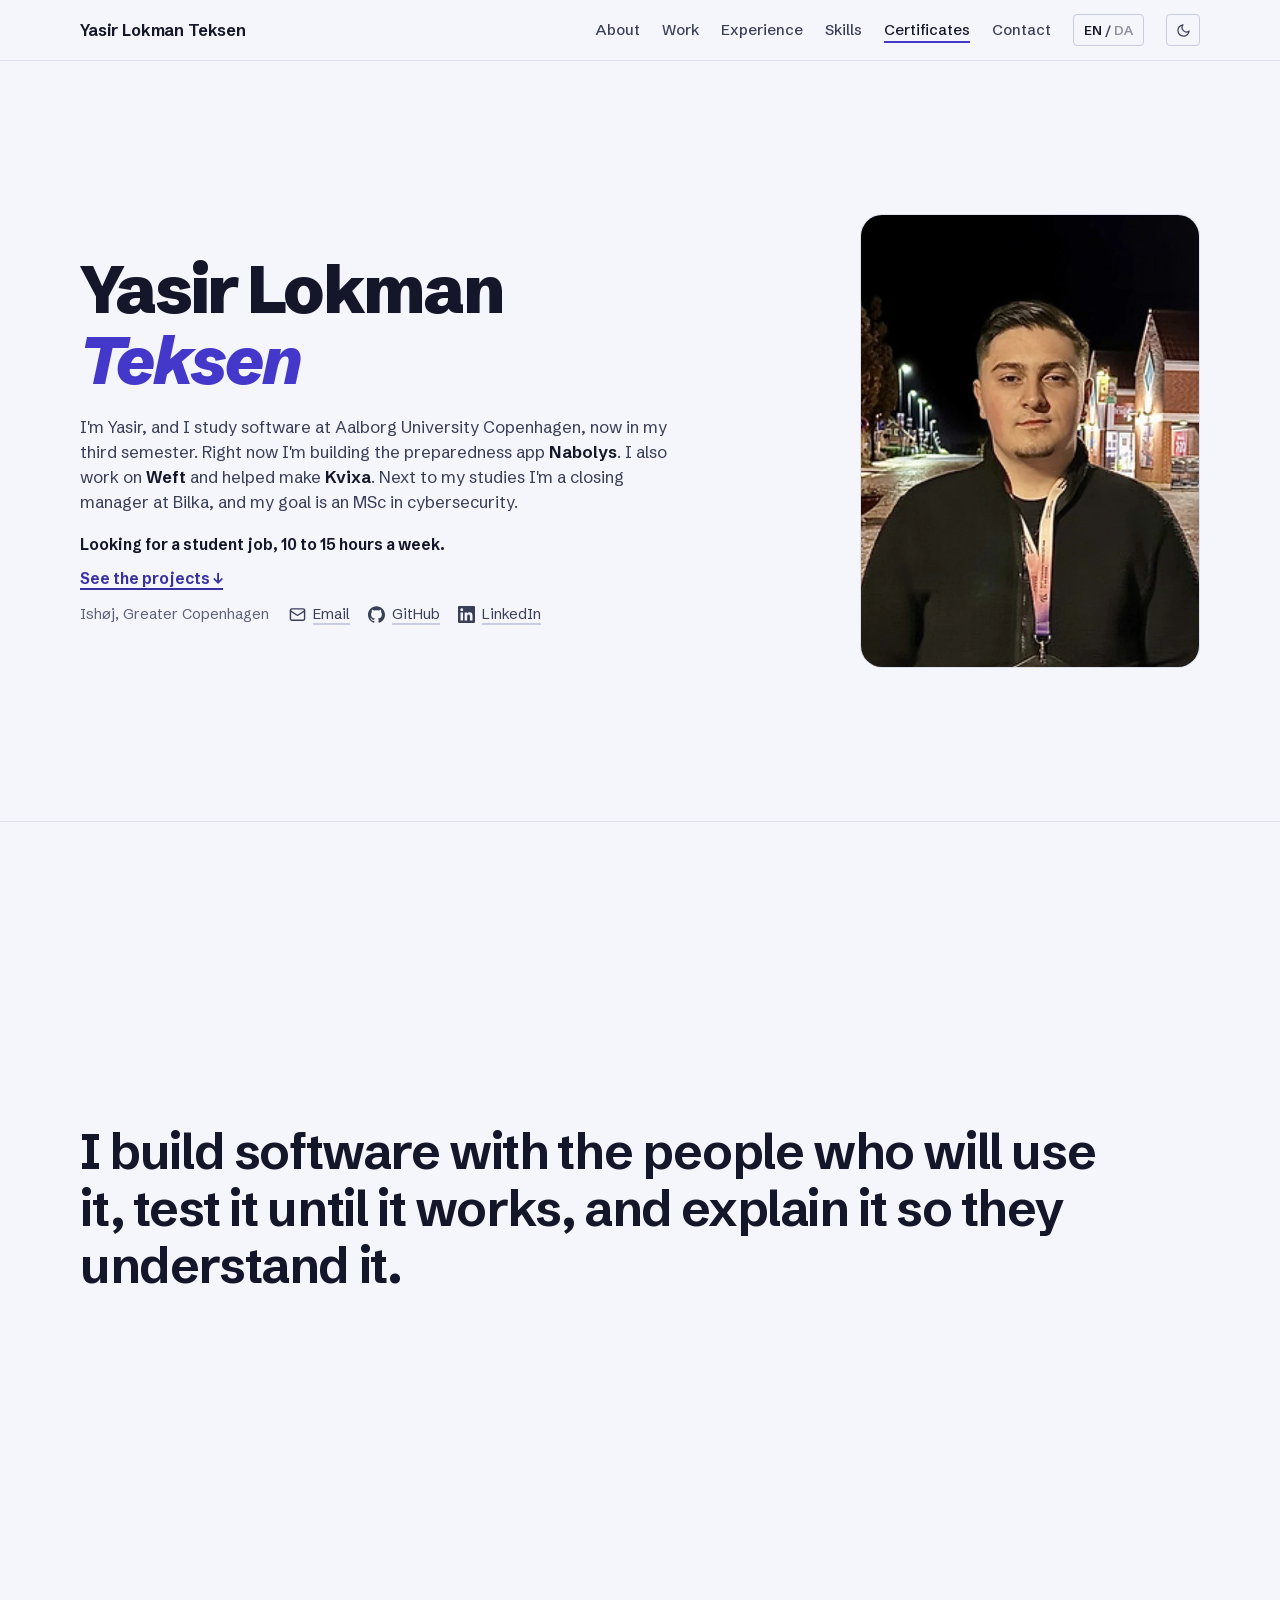
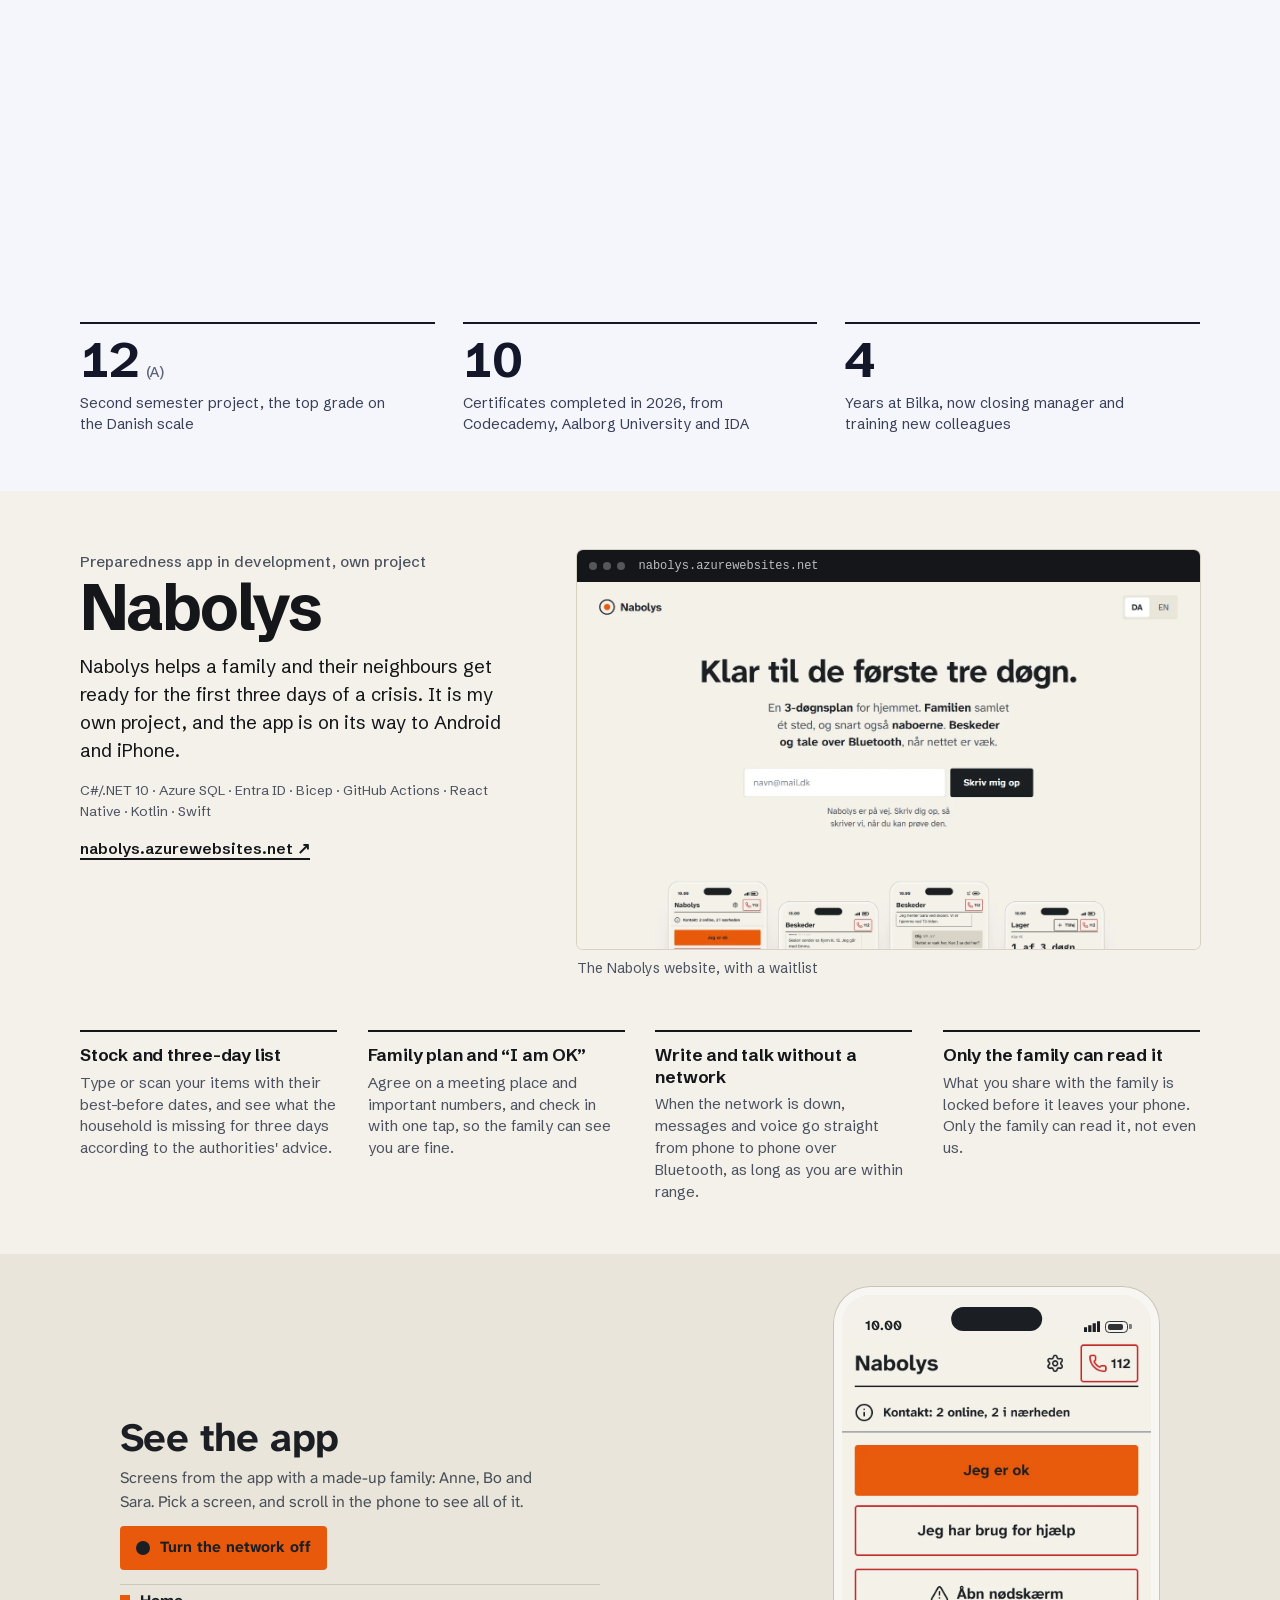
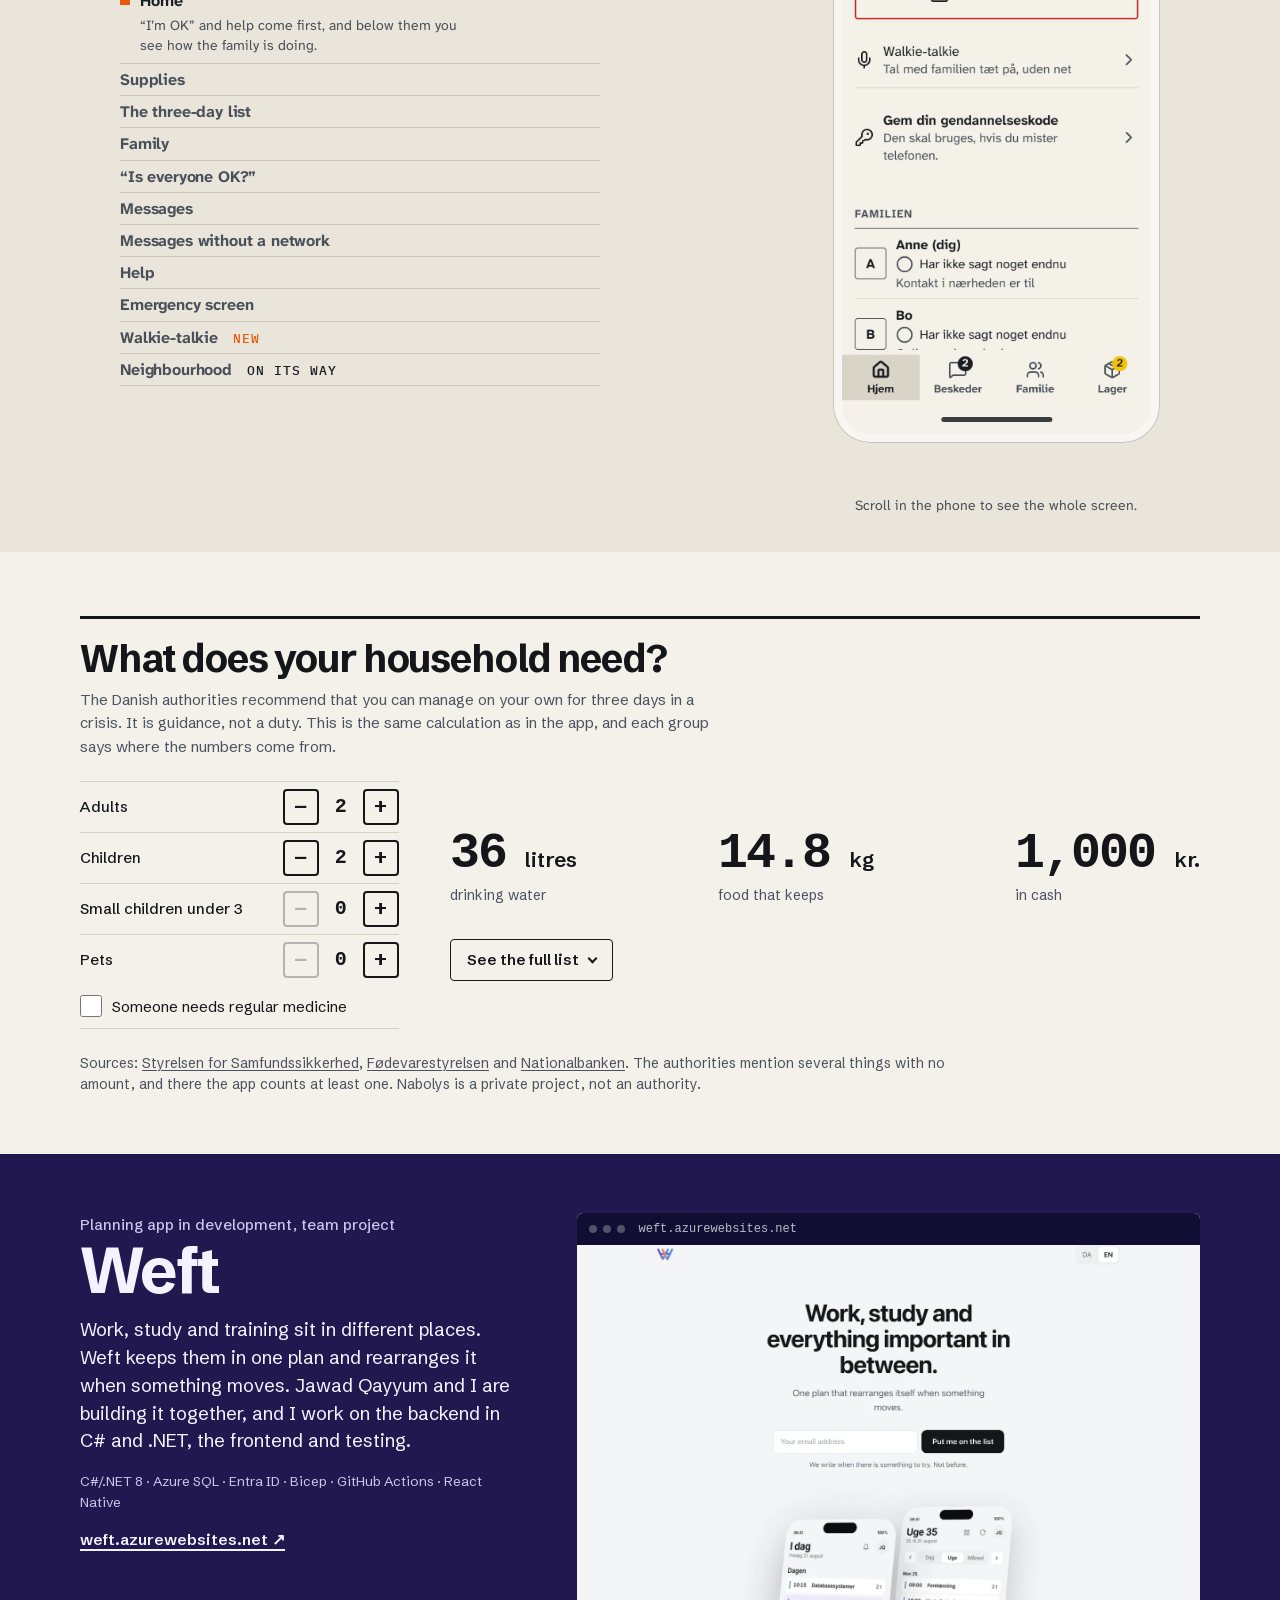
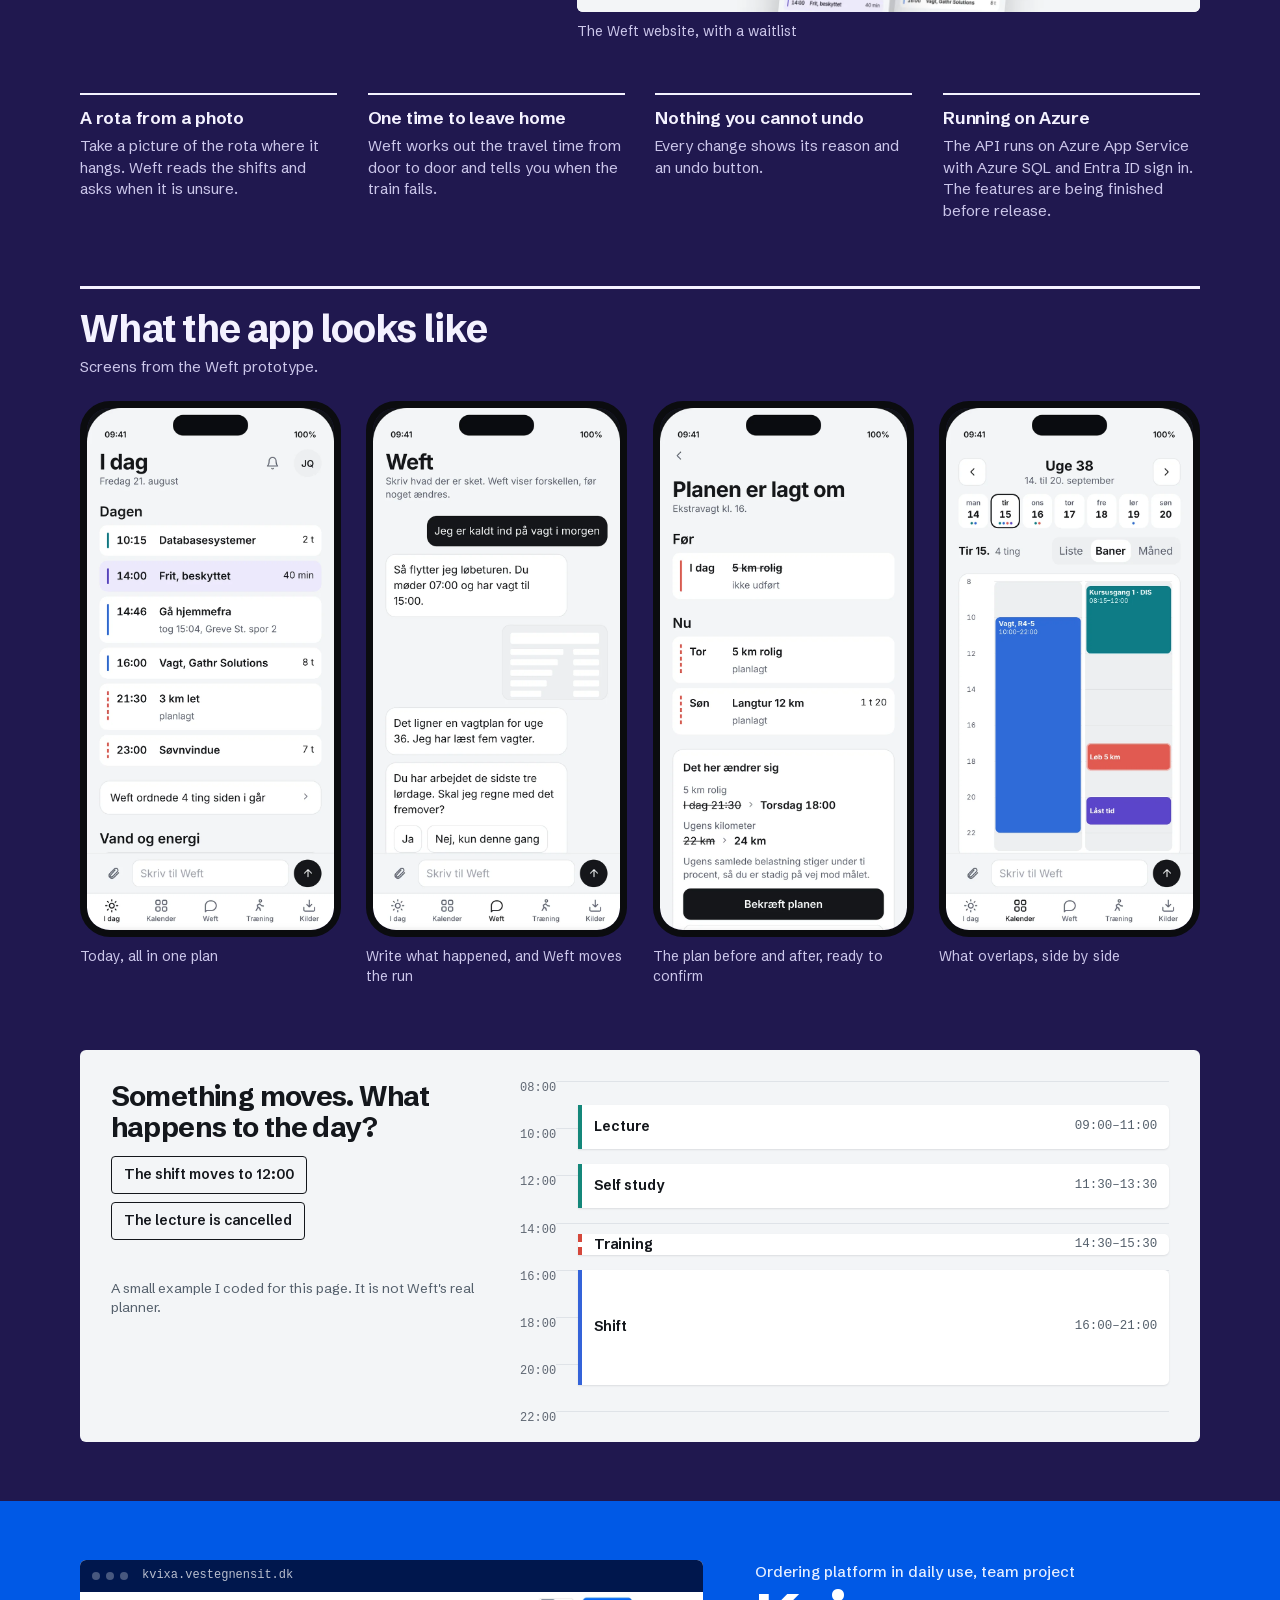
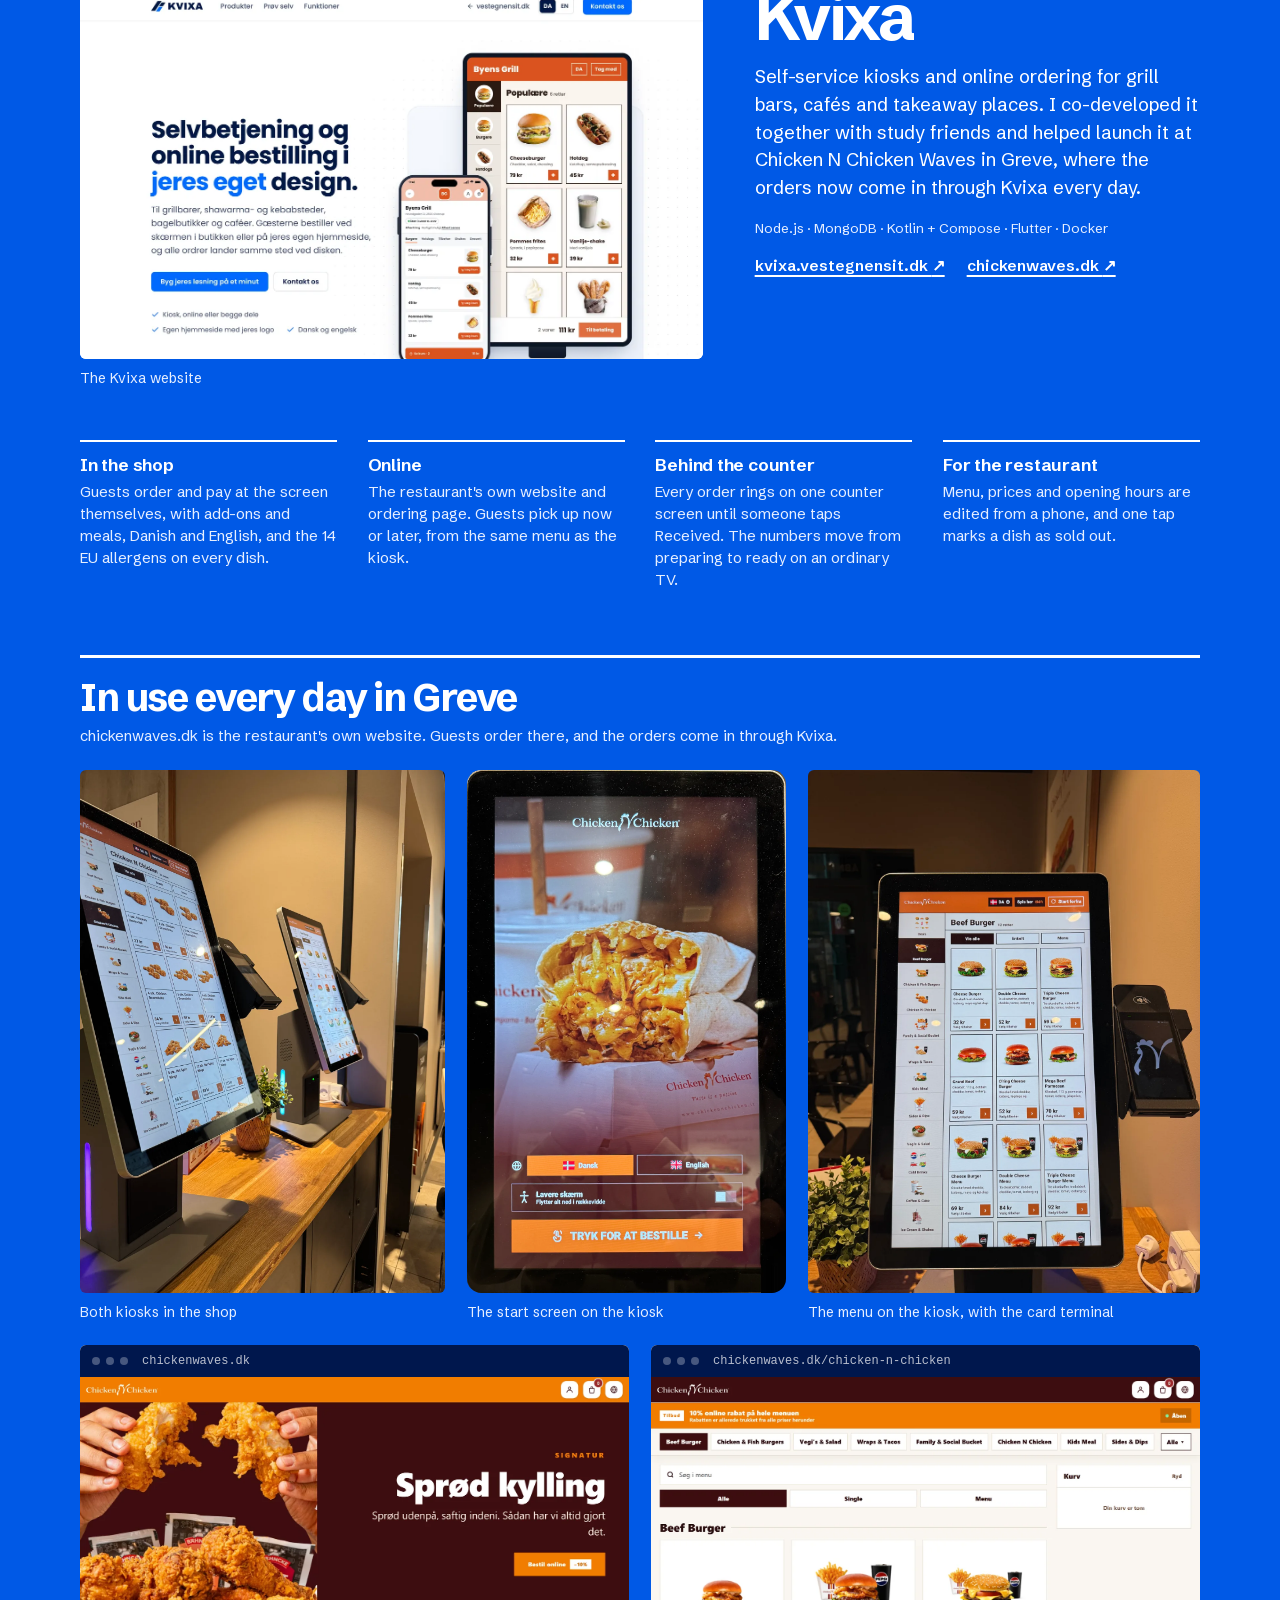
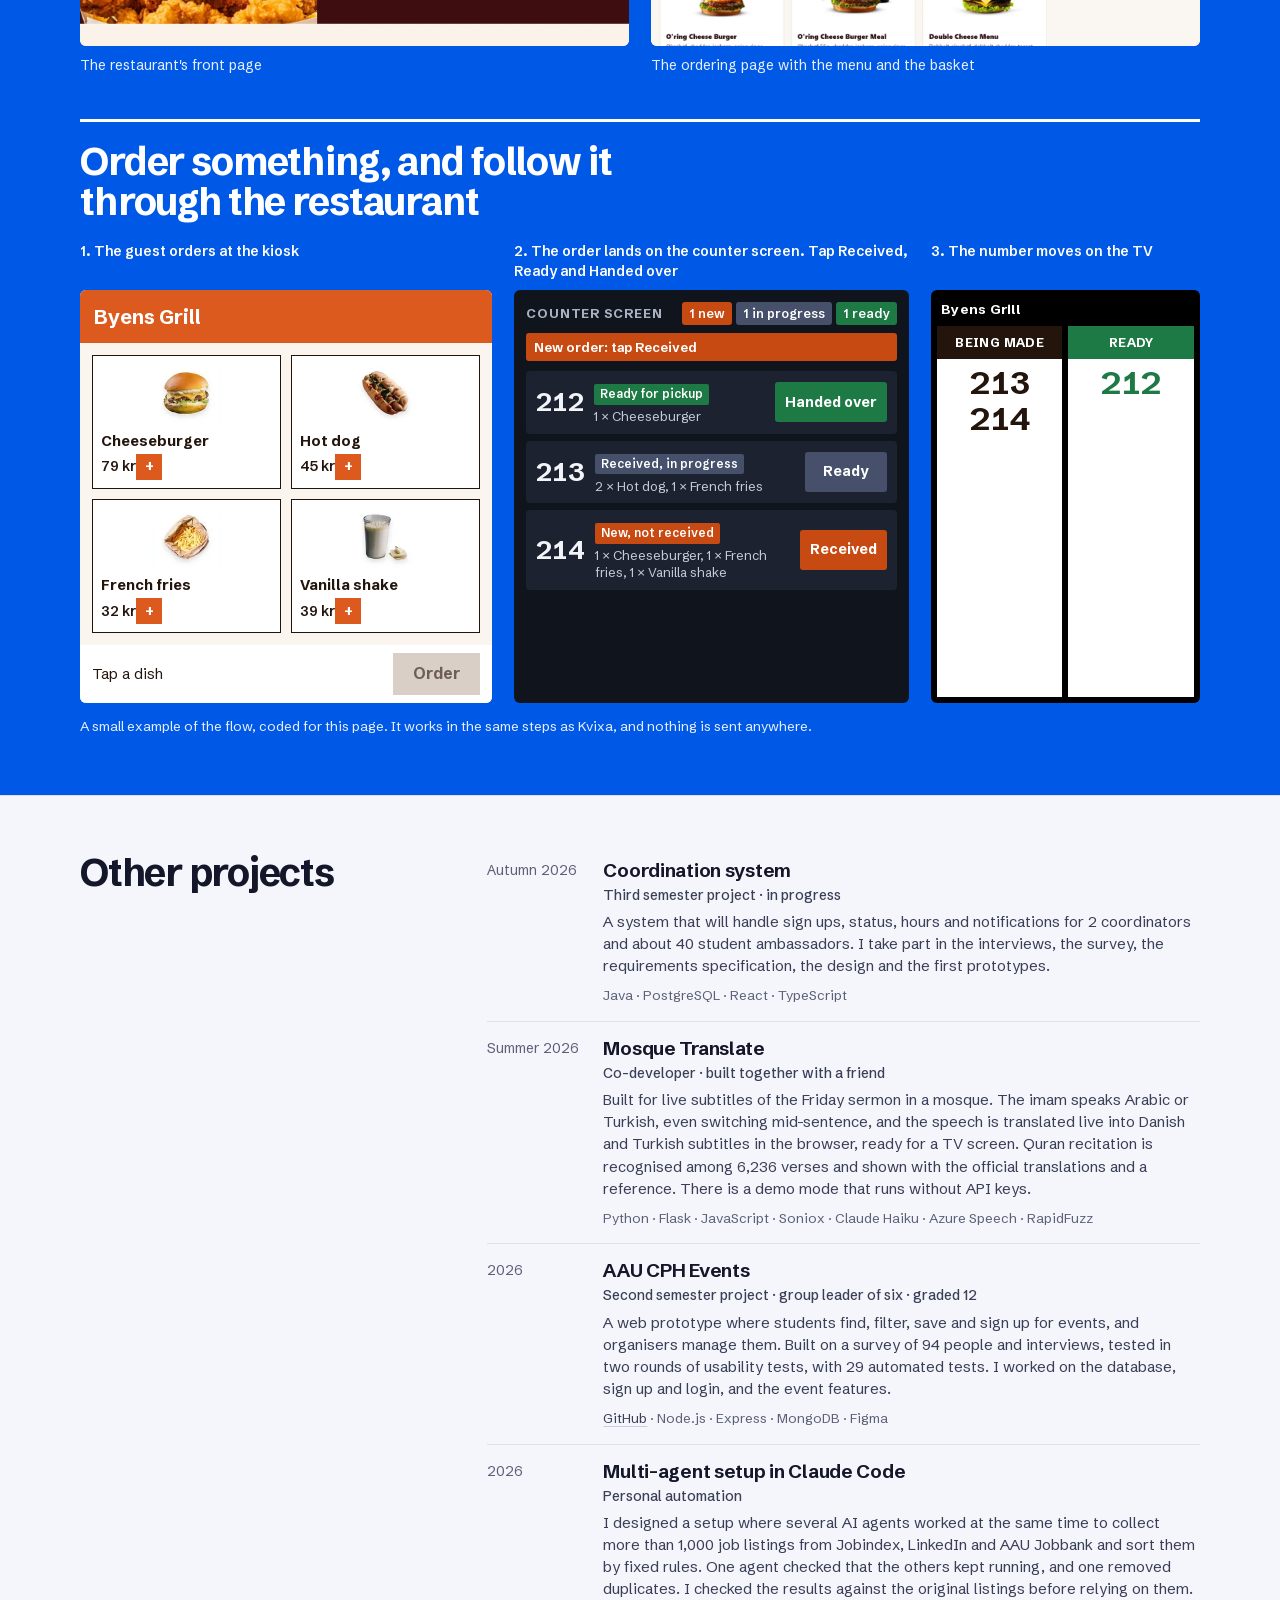
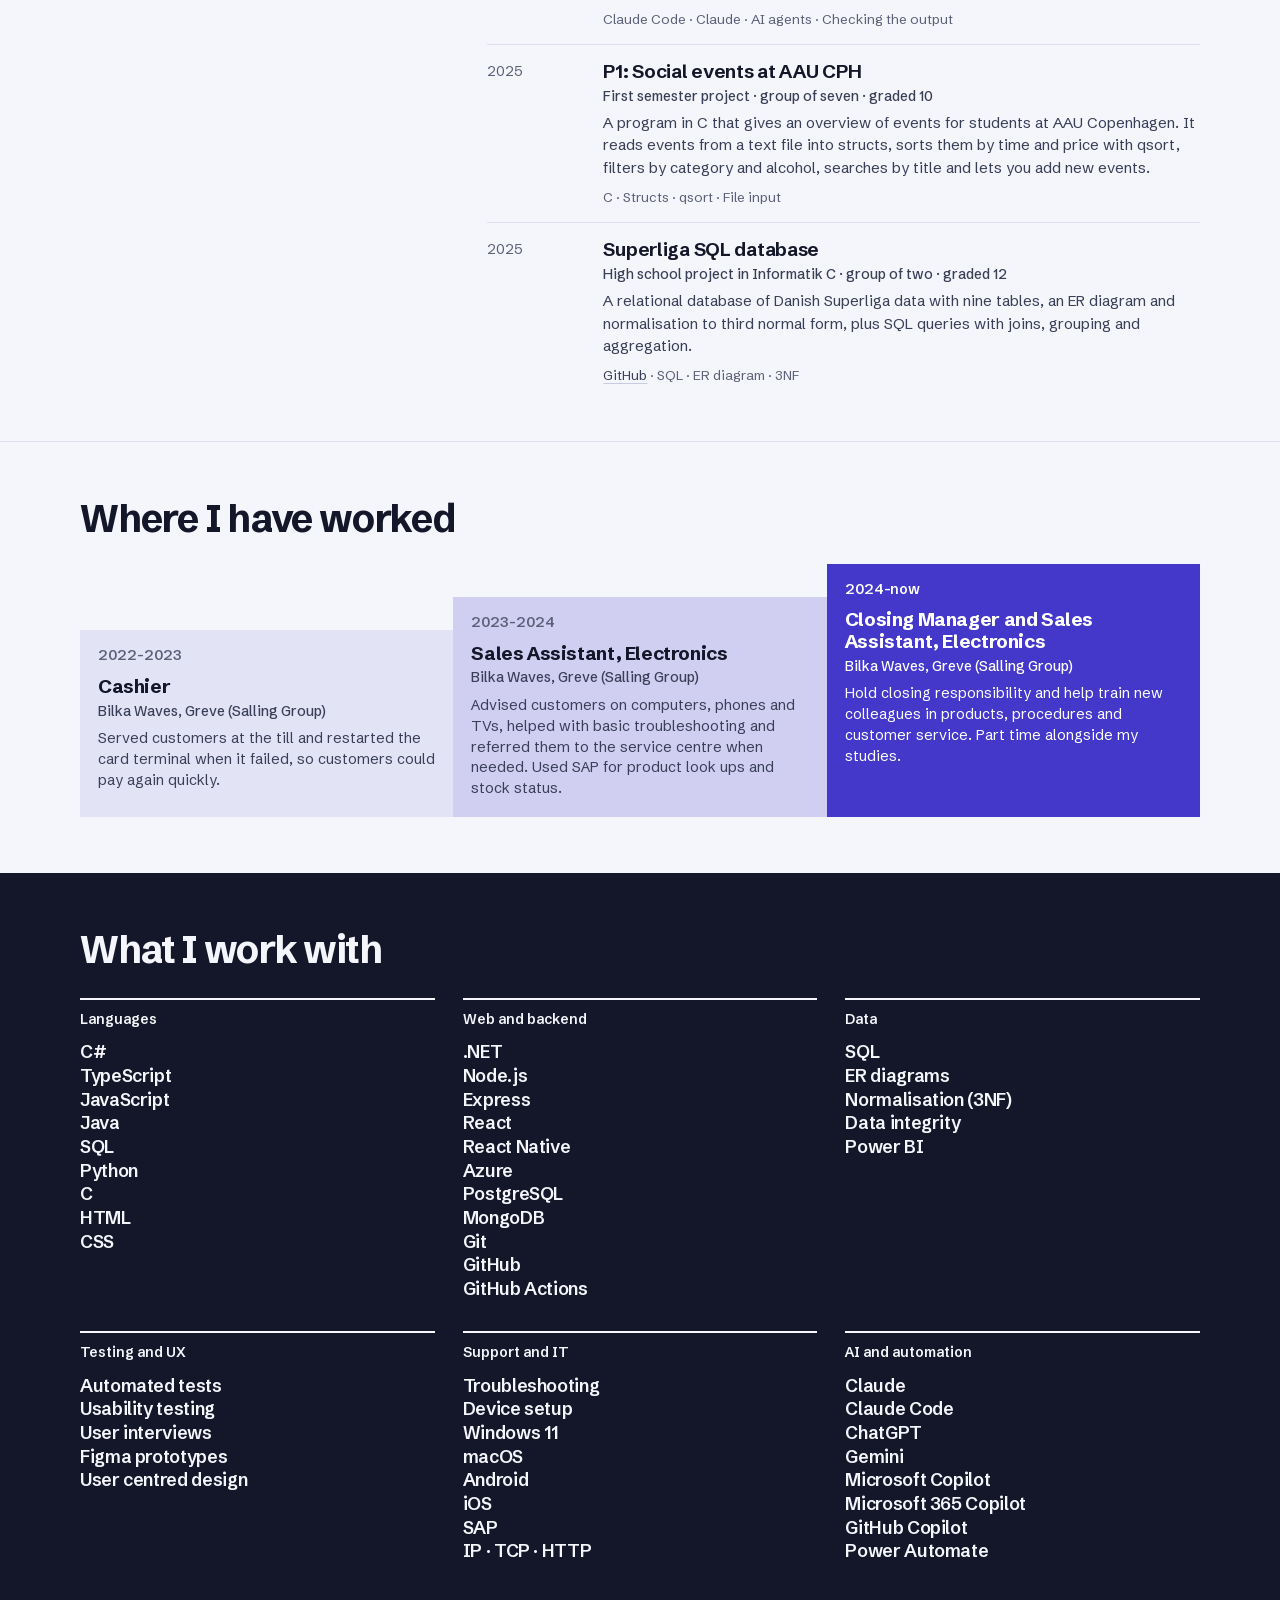
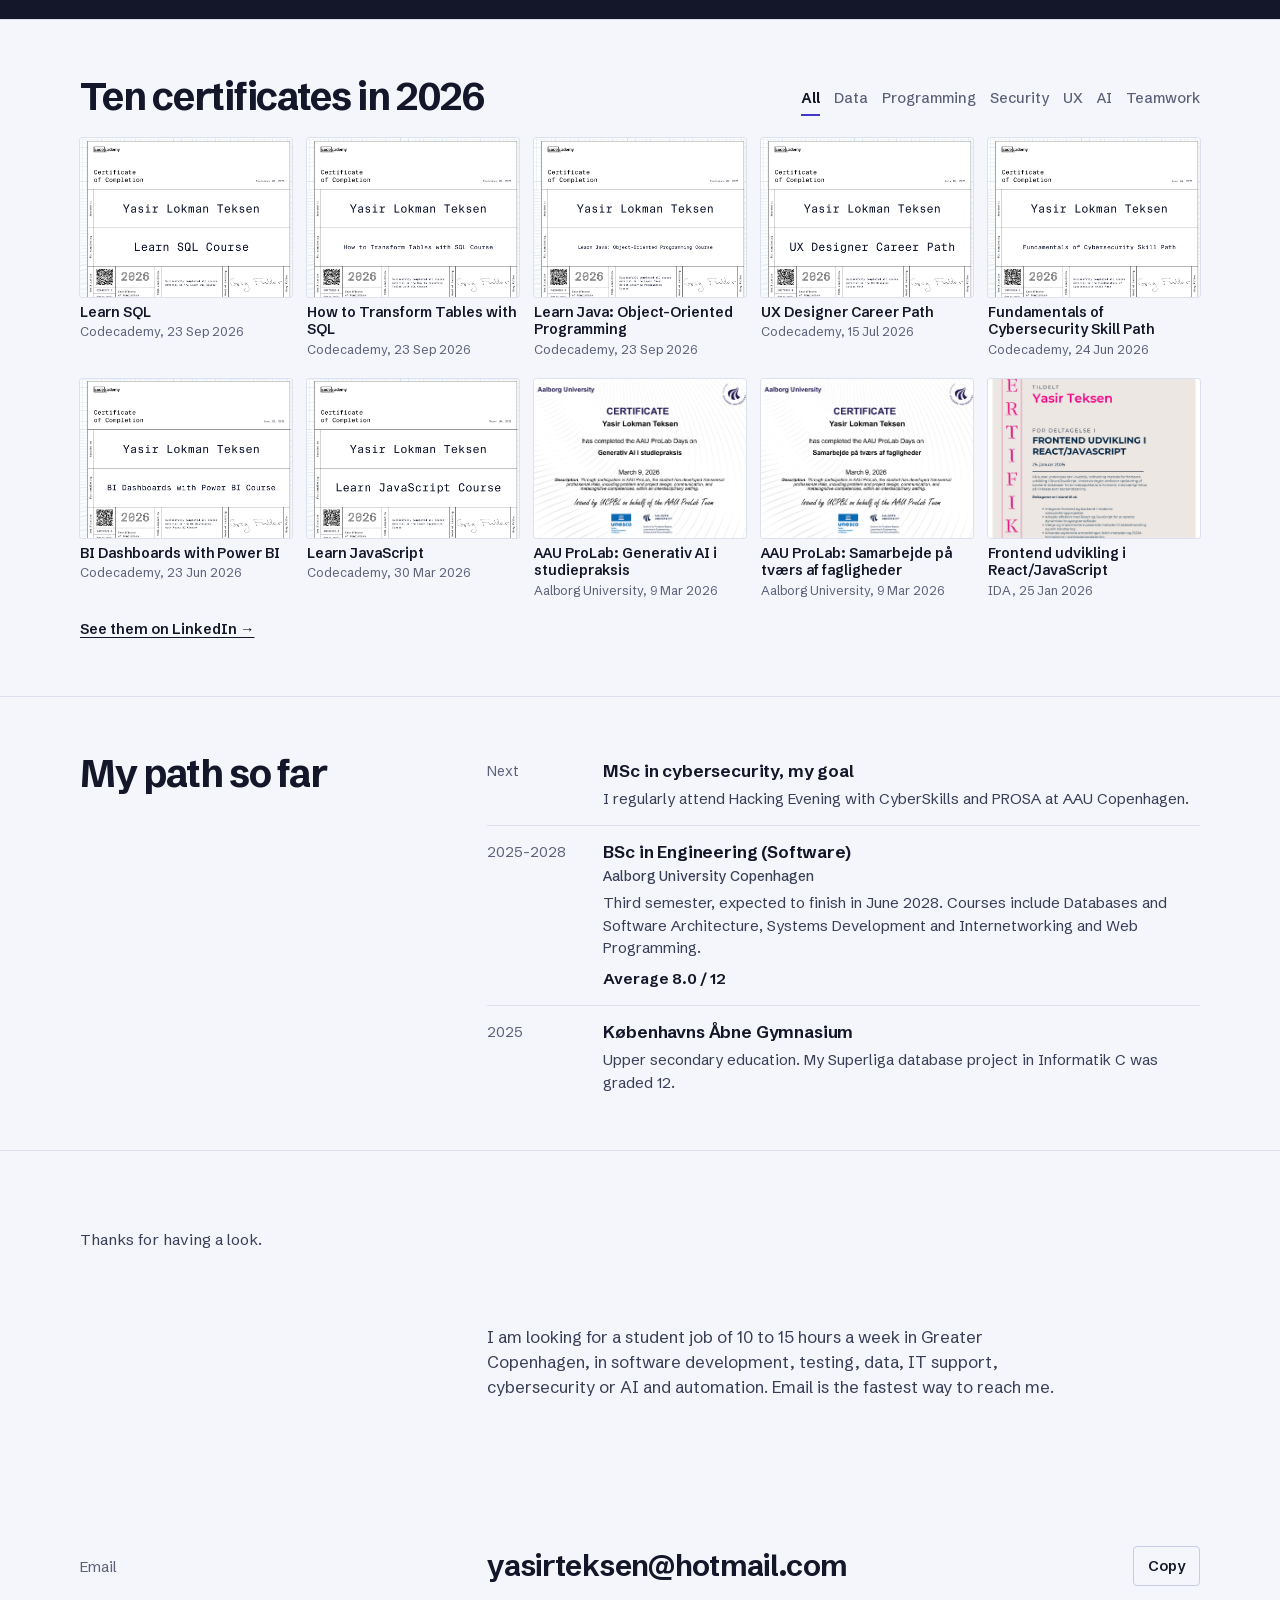
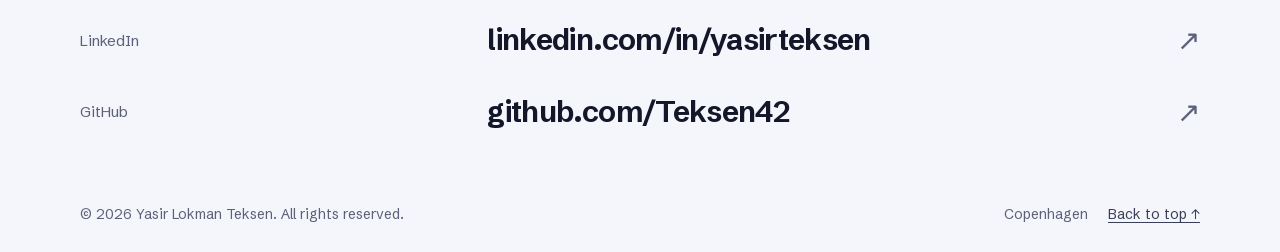
==== commit 2f11220c: "Portfolio site" ====
--- a/index.html
+++ b/index.html
@@ -4,7 +4,7 @@
 <meta charset="utf-8">
 <meta name="viewport" content="width=device-width, initial-scale=1">
 <title>Yasir Lokman Teksen — Software Student</title>
-<meta name="description" content="Software student at Aalborg University Copenhagen. Co-developer of Kvixa and Weft, nine certificates in 2026. JavaScript, Node.js, SQL, C#, testing and IT support.">
+<meta name="description" content="Software student at Aalborg University Copenhagen. Building Nabolys, working on Weft and co-developer of Kvixa. Ten certificates in 2026. C#, .NET, TypeScript, SQL, testing and IT support.">
 <meta name="theme-color" content="#4338ca" media="(prefers-color-scheme: light)">
 <meta name="theme-color" content="#0d0f1a" media="(prefers-color-scheme: dark)">
 <!-- monogram favicon, inline so there is no extra request and nothing to 404 -->
@@ -15,17 +15,12 @@
 <meta property="og:url" content="https://teksen42.github.io/">
 <meta property="og:site_name" content="Yasir Lokman Teksen">
 <meta property="og:title" content="Yasir Lokman Teksen — Software Student">
-<meta property="og:description" content="Software student at Aalborg University Copenhagen. Co-developer of Kvixa, the ordering platform restaurants take their orders on, and of Weft on Azure. Nine certificates in 2026.">
-<meta property="og:image" content="https://teksen42.github.io/og.png">
-<meta property="og:image:width" content="1200">
-<meta property="og:image:height" content="630">
-<meta property="og:image:alt" content="Yasir Lokman Teksen, software student in Copenhagen.">
+<meta property="og:description" content="Software student at Aalborg University Copenhagen. Building Nabolys, working on Weft on Azure and co-developer of Kvixa. Ten certificates in 2026.">
 <meta property="og:locale" content="en_DK">
 <meta property="og:locale:alternate" content="da_DK">
-<meta name="twitter:card" content="summary_large_image">
+<meta name="twitter:card" content="summary">
 <meta name="twitter:title" content="Yasir Lokman Teksen — Software Student">
-<meta name="twitter:description" content="Software student in Copenhagen. Co-developer of Kvixa and Weft. Nine certificates in 2026.">
-<meta name="twitter:image" content="https://teksen42.github.io/og.png">
+<meta name="twitter:description" content="Software student in Copenhagen. Building Nabolys, working on Weft and co-developer of Kvixa. Ten certificates in 2026.">
 
 <script>
   /* runs before first paint so a dark-mode visitor never sees a white flash */
@@ -38,27 +33,15 @@
 </script>
 
 <link rel="preload" href="assets/fonts/schibsted-var.woff2" as="font" type="font/woff2" crossorigin>
-<link rel="stylesheet" href="styles.css?v=5">
+<link rel="stylesheet" href="styles.css?v=42">
 </head>
 <body>
 
-<!-- boot stinger: a terminal types, then the site is revealed. Skippable, once per session -->
-<noscript><style>#boot{display:none}html:not(.booted){overflow:auto}</style></noscript>
-<div id="boot" role="dialog" aria-label="Intro terminal">
-  <div class="term">
-    <div class="term-bar">
-      <button class="tl r" id="term-close" aria-label="Close terminal"></button><i class="tl y"></i><i class="tl g"></i>
-      <span>yasir@copenhagen — zsh</span>
-    </div>
-    <pre id="term-out"></pre>
-  </div>
-</div>
-
-<div id="bar"></div>
+<a class="skip" href="#main" data-i18n="skip">Skip to content</a>
 
 <nav id="nav">
-  <div class="wrap">
-    <a class="brand" href="#top" aria-label="Yasir Lokman Teksen"><span class="ini" aria-hidden="true">YLT</span><span class="full" aria-hidden="true">Yasir Lokman Teksen</span></a>
+  <div class="wrap nav-in">
+    <a class="brand" href="#top">Yasir Lokman Teksen</a>
     <div class="navlinks" id="navlinks">
       <a href="#about" data-i18n="nav_about">About</a>
       <a href="#work" data-i18n="nav_work">Work</a>
@@ -66,10 +49,10 @@
       <a href="#skills" data-i18n="nav_skills">Skills</a>
       <a href="#certificates" data-i18n="nav_certs">Certificates</a>
       <a href="#contact" data-i18n="nav_contact">Contact</a>
-      <button class="lang" id="langbtn" aria-label="Switch language"><span id="l-en" class="on">EN</span> / <span id="l-da">DA</span></button>
-      <button class="theme" id="themebtn" aria-label="Toggle dark mode"><svg class="ic-sun" aria-hidden="true" viewBox="0 0 24 24" fill="none" stroke="currentColor" stroke-width="2" stroke-linecap="round"><circle cx="12" cy="12" r="4.5"/><path d="M12 2v2.2M12 19.8V22M2 12h2.2M19.8 12H22M4.9 4.9l1.6 1.6M17.5 17.5l1.6 1.6M4.9 19.1l1.6-1.6M17.5 6.5l1.6-1.6"/></svg><svg class="ic-moon" aria-hidden="true" viewBox="0 0 24 24" fill="none" stroke="currentColor" stroke-width="2" stroke-linecap="round" stroke-linejoin="round"><path d="M21 12.8A9 9 0 1 1 11.2 3a7 7 0 0 0 9.8 9.8z"/></svg></button>
-    </div>
-    <button class="burger" id="burger" aria-label="Menu"><i></i><i></i><i></i></button>
+      <button class="lang" id="langbtn" type="button" aria-label="Switch language"><span id="l-en" class="on">EN</span> / <span id="l-da">DA</span></button>
+      <button class="theme" id="themebtn" type="button" aria-label="Toggle dark mode"><svg class="ic-moon" viewBox="0 0 24 24" aria-hidden="true"><path d="M21 12.8A9 9 0 1 1 11.2 3a7 7 0 0 0 9.8 9.8z"/></svg><svg class="ic-sun" viewBox="0 0 24 24" aria-hidden="true"><circle cx="12" cy="12" r="4"/><path d="M12 2v2M12 20v2M2 12h2M20 12h2M5 5l1.4 1.4M17.6 17.6 19 19M5 19l1.4-1.4M17.6 6.4 19 5"/></svg></button>
+    </div>
+    <button class="burger" id="burger" type="button" aria-label="Menu" aria-expanded="false"><i></i><i></i><i></i></button>
   </div>
 </nav>
 <div class="mobile" id="mobile">
@@ -77,275 +60,387 @@
   <a href="#work" data-i18n="nav_work">Work</a>
   <a href="#experience" data-i18n="nav_xp">Experience</a>
   <a href="#skills" data-i18n="nav_skills">Skills</a>
-      <a href="#certificates" data-i18n="nav_certs">Certificates</a>
+  <a href="#certificates" data-i18n="nav_certs">Certificates</a>
   <a href="#contact" data-i18n="nav_contact">Contact</a>
   <div class="mobile-btns">
-    <button class="lang" id="langbtn2" aria-label="Switch language"><span id="l2-en" class="on">EN</span> / <span id="l2-da">DA</span></button>
-    <button class="theme" id="themebtn2" aria-label="Toggle dark mode"><svg class="ic-sun" aria-hidden="true" viewBox="0 0 24 24" fill="none" stroke="currentColor" stroke-width="2" stroke-linecap="round"><circle cx="12" cy="12" r="4.5"/><path d="M12 2v2.2M12 19.8V22M2 12h2.2M19.8 12H22M4.9 4.9l1.6 1.6M17.5 17.5l1.6 1.6M4.9 19.1l1.6-1.6M17.5 6.5l1.6-1.6"/></svg><svg class="ic-moon" aria-hidden="true" viewBox="0 0 24 24" fill="none" stroke="currentColor" stroke-width="2" stroke-linecap="round" stroke-linejoin="round"><path d="M21 12.8A9 9 0 1 1 11.2 3a7 7 0 0 0 9.8 9.8z"/></svg></button>
+    <button class="lang" id="langbtn2" type="button" aria-label="Switch language"><span id="l2-en" class="on">EN</span> / <span id="l2-da">DA</span></button>
+    <button class="theme" id="themebtn2" type="button" aria-label="Toggle dark mode"><svg class="ic-moon" viewBox="0 0 24 24" aria-hidden="true"><path d="M21 12.8A9 9 0 1 1 11.2 3a7 7 0 0 0 9.8 9.8z"/></svg><svg class="ic-sun" viewBox="0 0 24 24" aria-hidden="true"><circle cx="12" cy="12" r="4"/><path d="M12 2v2M12 20v2M2 12h2M20 12h2M5 5l1.4 1.4M17.6 17.6 19 19M5 19l1.4-1.4M17.6 6.4 19 5"/></svg></button>
   </div>
 </div>
 
-<!-- ============ scene 1 · hero. name rises on load, recedes as you scroll ============ -->
-<section class="scene hero" id="top" data-scene="pin">
-  <div class="stage">
-    <div class="wrap hero-inner">
-      <div class="hero-text">
-        <h1 aria-label="Yasir Lokman Teksen">
-          <span class="ln"><span>Yasir&nbsp;Lokman</span></span>
-          <span class="ln"><span><em>Teksen</em></span></span>
-        </h1>
-        <p class="lede" data-i18n="lede">Software student at Aalborg University Copenhagen. I build web applications and databases, test what I build, and explain technology so people understand it. I co-developed <strong>Kvixa</strong>, the ordering platform restaurants take their orders on, and worked on backend, frontend and tests in <strong>Weft</strong>, a planning app running on Azure.</p>
-        <div class="meta">
-          <span data-i18n="meta_loc">Ishøj, Greater Copenhagen</span>
-          <a href="mailto:yasirteksen@hotmail.com">yasirteksen@hotmail.com</a>
-          <a href="https://github.com/Teksen42" target="_blank" rel="noopener">GitHub</a>
-          <a href="https://www.linkedin.com/in/yasirteksen" target="_blank" rel="noopener">LinkedIn</a>
-        </div>
-      </div>
-      <div class="portrait">
-        <img src="assets/portrait.webp" alt="Portrait of Yasir Lokman Teksen" width="660" height="880">
-        <span class="p-cap"><b data-i18n="pcap_1">Software student</b><span data-i18n="pcap_2">Aalborg University Copenhagen</span></span>
-      </div>
-    </div>
-  </div>
-</section>
-
-<!-- ============ scene 2 · the claim, revealed word by word ============ -->
-<section class="scene claim" id="about" data-scene="pin">
-  <div class="stage">
-    <div class="wrap">
-      <p class="claim-text" data-words data-i18n="claim">I build software with the people who will use it, test it until it works, and explain it so they understand it.</p>
-    </div>
-  </div>
-</section>
-
-<!-- ============ scene 3 · three numbers that can be checked ============ -->
-<section class="numbers" data-scene="view">
-  <div class="wrap numbers-row">
-    <div class="num"><div class="n"><span data-count="12">0</span><small> (A)</small></div><div class="l" data-i18n="n1">Second semester project, the top grade on the Danish scale</div></div>
-    <div class="num"><div class="n"><span data-count="9">0</span></div><div class="l" data-i18n="n2">Certificates completed in 2026, from Codecademy and Aalborg University</div></div>
-    <div class="num"><div class="n"><span data-count="4">0</span></div><div class="l" data-i18n="n3">Years at Bilka, now closing manager and training new colleagues</div></div>
-  </div>
-</section>
-
-<!-- ============ scene 4b · weft: team project with Jawad, same pinned pattern ============ -->
-<section class="scene weft" id="work" data-scene="pin" data-steps="3">
-  <div class="stage">
-    <div class="wrap gathr-grid">
-      <div class="gathr-copy">
-        <div class="kicker">
-          <img class="wmark" src="[data-uri]" alt="" width="26" height="19">
-          <span>weft.azurewebsites.net</span>
-          <span class="pill-new" data-i18n="team">Team project</span>
-        </div>
-        <h2>Weft</h2>
-        <div class="steps">
-          <div class="step" data-step="0" data-shot="0">
-            <h3 data-i18n="w1_h">One plan for a busy week</h3>
-            <p data-i18n="w1_p">Work, study and training sit in different places. Weft keeps them in one plan and rearranges it when something moves. Built together with Jawad Qayyum, a fellow software student.</p>
+<main id="main">
+
+<section class="top-d" id="top">
+  <div class="wrap td-in">
+    <div class="td-text">
+      <h1 aria-label="Yasir Lokman Teksen"><span class="ln"><span>Yasir&nbsp;Lokman</span></span><span class="ln"><span><em>Teksen</em></span></span></h1>
+      <p class="td-lede" data-i18n="td_lede">I'm Yasir, and I study software at Aalborg University Copenhagen, now in my third semester. Right now I'm building the preparedness app <strong>Nabolys</strong>. I also work on <strong>Weft</strong> and helped make <strong>Kvixa</strong>. Next to my studies I'm a closing manager at Bilka, and my goal is an MSc in cybersecurity.</p>
+      <p class="td-status" data-i18n="status">Looking for a student job, 10 to 15 hours a week.</p>
+      <p class="td-jump"><a href="#work" data-i18n="td_jump">See the projects ↓</a></p>
+      <ul class="td-meta">
+        <li data-i18n="meta_loc">Ishøj, Greater Copenhagen</li>
+        <li class="td-icons">
+          <a class="ico" href="mailto:yasirteksen@hotmail.com" title="yasirteksen@hotmail.com"><svg viewBox="0 0 24 24" fill="none" stroke="currentColor" stroke-width="2" stroke-linecap="round" stroke-linejoin="round" aria-hidden="true"><rect x="2" y="4" width="20" height="16" rx="2"/><path d="m22 7-8.97 5.7a1.94 1.94 0 0 1-2.06 0L2 7"/></svg><span data-i18n="meta_mail">Email</span></a>
+          <a class="ico" href="https://github.com/Teksen42" target="_blank" rel="noopener"><svg viewBox="0 0 24 24" fill="currentColor" aria-hidden="true"><path d="M12 .297c-6.63 0-12 5.373-12 12 0 5.303 3.438 9.8 8.205 11.385.6.113.82-.258.82-.577 0-.285-.01-1.04-.015-2.04-3.338.724-4.042-1.61-4.042-1.61C4.422 18.07 3.633 17.7 3.633 17.7c-1.087-.744.084-.729.084-.729 1.205.084 1.838 1.236 1.838 1.236 1.07 1.835 2.809 1.305 3.495.998.108-.776.417-1.305.76-1.605-2.665-.3-5.466-1.332-5.466-5.93 0-1.31.465-2.38 1.235-3.22-.135-.303-.54-1.523.105-3.176 0 0 1.005-.322 3.3 1.23.96-.267 1.98-.399 3-.405 1.02.006 2.04.138 3 .405 2.28-1.552 3.285-1.23 3.285-1.23.645 1.653.24 2.873.12 3.176.765.84 1.23 1.91 1.23 3.22 0 4.61-2.805 5.625-5.475 5.92.42.36.81 1.096.81 2.22 0 1.606-.015 2.896-.015 3.286 0 .315.21.69.825.57C20.565 22.092 24 17.592 24 12.297c0-6.627-5.373-12-12-12"/></svg><span>GitHub</span></a>
+          <a class="ico" href="https://www.linkedin.com/in/yasirteksen" target="_blank" rel="noopener"><svg viewBox="0 0 24 24" fill="currentColor" aria-hidden="true"><path d="M20.447 20.452h-3.554v-5.569c0-1.328-.027-3.037-1.852-3.037-1.853 0-2.136 1.445-2.136 2.939v5.667H9.351V9h3.414v1.561h.046c.477-.9 1.637-1.85 3.37-1.85 3.601 0 4.267 2.37 4.267 5.455v6.286zM5.337 7.433c-1.144 0-2.063-.926-2.063-2.065 0-1.138.92-2.063 2.063-2.063 1.14 0 2.064.925 2.064 2.063 0 1.139-.925 2.065-2.064 2.065zm1.782 13.019H3.555V9h3.564v11.452zM22.225 0H1.771C.792 0 0 .774 0 1.729v20.542C0 23.227.792 24 1.771 24h20.451C23.2 24 24 23.227 24 22.271V1.729C24 .774 23.2 0 22.222 0h.003z"/></svg><span>LinkedIn</span></a>
+        </li>
+      </ul>
+    </div>
+    <div class="td-me">
+      <img src="assets/portrait.webp" alt="Portrait of Yasir Lokman Teksen" width="660" height="880">
+    </div>
+  </div>
+</section>
+
+<section class="about" id="about">
+  <div class="claim-scene" id="claim-scene">
+    <div class="claim-stage">
+      <div class="wrap">
+        <p class="claim" id="claim" data-i18n="claim">I build software <span class="ph" data-proof="users">with the people who will use it</span>, <span class="ph" data-proof="test">test it until it works</span>, and <span class="ph" data-proof="explain">explain it so they understand it</span>.</p>
+        <p class="proof" id="proof"></p>
+      </div>
+    </div>
+  </div>
+  <div class="wrap about-facts">
+    <dl class="facts">
+      <div><dt>12 <small>(A)</small></dt><dd data-i18n="n1">Second semester project, the top grade on the Danish scale</dd></div>
+      <div><dt>10</dt><dd data-i18n="n2">Certificates completed in 2026, from Codecademy, Aalborg University and IDA</dd></div>
+      <div><dt>4</dt><dd data-i18n="n3">Years at Bilka, now closing manager and training new colleagues</dd></div>
+    </dl>
+  </div>
+</section>
+
+<div id="work">
+
+<section class="proj nabolys" id="nabolys">
+  <div class="wrap proj-split">
+    <div class="proj-copy">
+      <p class="kind" data-i18n="k_nabolys">Preparedness app in development, own project</p>
+      <h2>Nabolys</h2>
+      <p class="proj-lede" data-i18n="n_lede">Nabolys helps a family and their neighbours get ready for the first three days of a crisis. It is my own project, and the app is on its way to Android and iPhone.</p>
+      <p class="stack" data-i18n="n_tags">C#/.NET 10 · Azure SQL · Entra ID · Bicep · GitHub Actions · React Native · Kotlin · Swift</p>
+      <p class="links"><a class="ext" href="https://nabolys.azurewebsites.net/" target="_blank" rel="noopener">nabolys.azurewebsites.net <span aria-hidden="true">↗</span></a></p>
+    </div>
+    <div class="proj-media">
+      <figure>
+        <a class="frame" href="https://nabolys.azurewebsites.net/" target="_blank" rel="noopener"><div class="frame-bar" aria-hidden="true"><i></i><i></i><i></i><span>nabolys.azurewebsites.net</span></div><img src="assets/demo/nb-site.webp" alt="The Nabolys website: ready for the first three days, with a waitlist" width="1400" height="825" loading="lazy"></a>
+        <figcaption data-i18n="cap_n1">The Nabolys website, with a waitlist</figcaption>
+      </figure>
+    </div>
+  </div>
+  <div class="wrap">
+    <div class="feats">
+      <div class="feat"><h3 data-i18n="f_n1_h">Stock and three-day list</h3><p data-i18n="f_n1_p">Type or scan your items with their best-before dates, and see what the household is missing for three days according to the authorities' advice.</p></div>
+      <div class="feat"><h3 data-i18n="f_n2_h">Family plan and “I am OK”</h3><p data-i18n="f_n2_p">Agree on a meeting place and important numbers, and check in with one tap, so the family can see you are fine.</p></div>
+      <div class="feat"><h3 data-i18n="f_n3_h">Write and talk without a network</h3><p data-i18n="f_n3_p">When the network is down, messages and voice go straight from phone to phone over Bluetooth, as long as you are within range.</p></div>
+      <div class="feat"><h3 data-i18n="f_n4_h">Only the family can read it</h3><p data-i18n="f_n4_p">What you share with the family is locked before it leaves your phone. Only the family can read it, not even us.</p></div>
+    </div>
+  </div>
+
+  <div class="nb-embed">
+    <iframe id="nb-frame" src="nabolys/se-appen.html" title="Nabolys: se appen" scrolling="no"></iframe>
+  </div>
+
+  <div class="wrap">
+    <div class="calc" id="calc">
+      <div class="calc-head">
+        <h3 data-i18n="calc_h">What does your household need?</h3>
+        <p data-i18n="calc_p">The Danish authorities recommend that you can manage on your own for three days in a crisis. It is guidance, not a duty. This is the same calculation as in the app, and each group says where the numbers come from.</p>
+      </div>
+      <div class="calc-grid">
+        <div class="steppers" id="steppers"></div>
+        <div class="calc-side">
+          <div class="calc-out" id="calc-out" aria-live="polite"></div>
+          <button type="button" class="calc-toggle" id="calc-toggle" aria-expanded="false" aria-controls="calc-full"></button>
+        </div>
+      </div>
+      <div class="calc-full" id="calc-full" hidden><div id="calc-list"></div></div>
+      <p class="calc-src" data-i18n="calc_src">Sources: <a href="https://samsik.dk/forberedt/" target="_blank" rel="noopener">Styrelsen for Samfundssikkerhed</a>, <a href="https://www.foedevarestyrelsen.dk/kost-og-foedevarer/foedevaresikkerhed/foedevareberedskab/forberedt-paa-kriser" target="_blank" rel="noopener">Fødevarestyrelsen</a> and <a href="https://www.nationalbanken.dk/da/viden-og-nyheder/presse/arkiv/2025/nationalbankens-nye-anbefalinger-om-betalinger-i-butikker-og-anden-fysisk-handel-06-10-2025" target="_blank" rel="noopener">Nationalbanken</a>. The authorities mention several things with no amount, and there the app counts at least one. Nabolys is a private project, not an authority.</p>
+    </div>
+  </div>
+</section>
+
+<section class="proj weft" id="weft">
+  <div class="wrap proj-split">
+    <div class="proj-copy">
+      <p class="kind" data-i18n="k_weft">Planning app in development, team project</p>
+      <h2>Weft</h2>
+      <p class="proj-lede" data-i18n="w_lede">Work, study and training sit in different places. Weft keeps them in one plan and rearranges it when something moves. Jawad Qayyum and I are building it together, and I work on the backend in C# and .NET, the frontend and testing.</p>
+      <p class="stack" data-i18n="w_tags">C#/.NET 8 · Azure SQL · Entra ID · Bicep · GitHub Actions · React Native</p>
+      <p class="links"><a class="ext" href="https://weft.azurewebsites.net" target="_blank" rel="noopener">weft.azurewebsites.net <span aria-hidden="true">↗</span></a></p>
+    </div>
+    <div class="proj-media">
+      <figure>
+        <a class="frame" href="https://weft.azurewebsites.net" target="_blank" rel="noopener"><div class="frame-bar" aria-hidden="true"><i></i><i></i><i></i><span>weft.azurewebsites.net</span></div><img src="assets/weft.webp" alt="The Weft landing page" width="1400" height="825" loading="lazy"></a>
+        <figcaption data-i18n="cap_w1">The Weft website, with a waitlist</figcaption>
+      </figure>
+    </div>
+  </div>
+  <div class="wrap">
+    <div class="feats">
+      <div class="feat"><h3 data-i18n="f_w1_h">A rota from a photo</h3><p data-i18n="f_w1_p">Take a picture of the rota where it hangs. Weft reads the shifts and asks when it is unsure.</p></div>
+      <div class="feat"><h3 data-i18n="f_w2_h">One time to leave home</h3><p data-i18n="f_w2_p">Weft works out the travel time from door to door and tells you when the train fails.</p></div>
+      <div class="feat"><h3 data-i18n="f_w3_h">Nothing you cannot undo</h3><p data-i18n="f_w3_p">Every change shows its reason and an undo button.</p></div>
+      <div class="feat"><h3 data-i18n="f_w4_h">Running on Azure</h3><p data-i18n="f_w4_p">The API runs on Azure App Service with Azure SQL and Entra ID sign in. The features are being finished before release.</p></div>
+    </div>
+    <div class="w-strip-wrap">
+      <h3 class="w-strip-h" data-i18n="ws_h">What the app looks like</h3>
+      <p class="w-strip-note" data-i18n="ws_note">Screens from the Weft prototype.</p>
+      <div class="w-strip">
+        <figure><img src="assets/demo/weft-idag.webp" alt="Weft: the plan for today with lectures, a shift, training and protected time" width="760" height="1607" loading="lazy"><figcaption data-i18n="cap_wa">Today, all in one plan</figcaption></figure>
+        <figure><img src="assets/demo/weft-ask.webp" alt="Weft: a chat where the user writes they are called in for a shift, and Weft moves the run" width="760" height="1607" loading="lazy"><figcaption data-i18n="cap_wb">Write what happened, and Weft moves the run</figcaption></figure>
+        <figure><img src="assets/demo/weft-recalc.webp" alt="Weft: the plan before and after, with what changes" width="760" height="1607" loading="lazy"><figcaption data-i18n="cap_wc">The plan before and after, ready to confirm</figcaption></figure>
+        <figure><img src="assets/demo/weft-baner.webp" alt="Weft: a week view with a shift and a lecture side by side" width="760" height="1607" loading="lazy"><figcaption data-i18n="cap_wd">What overlaps, side by side</figcaption></figure>
+      </div>
+    </div>
+  </div>
+  <div class="wrap plan-wrap">
+    <div class="plan" id="plan">
+      <div class="plan-side">
+        <h3 data-i18n="plan_h">Something moves. What happens to the day?</h3>
+        <div class="plan-btns" id="plan-btns"></div>
+        <p class="plan-msg" id="plan-msg" aria-live="polite"></p>
+        <p class="demo-note" data-i18n="plan_note">A small example I coded for this page. It is not Weft's real planner.</p>
+      </div>
+      <div class="plan-day" id="plan-day"></div>
+    </div>
+  </div>
+</section>
+
+<section class="proj kvixa" id="kvixa">
+  <div class="wrap proj-split flip">
+    <div class="proj-copy">
+      <p class="kind" data-i18n="k_kvixa">Ordering platform in daily use, team project</p>
+      <h2>Kvixa</h2>
+      <p class="proj-lede" data-i18n="x_lede">Self-service kiosks and online ordering for grill bars, cafés and takeaway places. I co-developed it together with study friends and helped launch it at Chicken N Chicken Waves in Greve, where the orders now come in through Kvixa every day.</p>
+      <p class="stack" data-i18n="x_tags">Node.js · MongoDB · Kotlin + Compose · Flutter · Docker</p>
+      <p class="links">
+        <a class="ext" href="https://kvixa.vestegnensit.dk/" target="_blank" rel="noopener">kvixa.vestegnensit.dk <span aria-hidden="true">↗</span></a>
+        <a class="ext" href="https://chickenwaves.dk" target="_blank" rel="noopener">chickenwaves.dk <span aria-hidden="true">↗</span></a>
+      </p>
+    </div>
+    <div class="proj-media">
+      <figure>
+        <a class="frame" href="https://kvixa.vestegnensit.dk/" target="_blank" rel="noopener"><div class="frame-bar" aria-hidden="true"><i></i><i></i><i></i><span>kvixa.vestegnensit.dk</span></div><img src="assets/kvixa.webp" alt="The Kvixa website: kiosk and online ordering in the restaurant's own design" width="1400" height="825" loading="lazy"></a>
+        <figcaption data-i18n="cap_x1">The Kvixa website</figcaption>
+      </figure>
+    </div>
+  </div>
+  <div class="wrap">
+    <div class="feats">
+      <div class="feat"><h3 data-i18n="f_x1_h">In the shop</h3><p data-i18n="f_x1_p">Guests order and pay at the screen themselves, with add-ons and meals, Danish and English, and the 14 EU allergens on every dish.</p></div>
+      <div class="feat"><h3 data-i18n="f_x2_h">Online</h3><p data-i18n="f_x2_p">The restaurant's own website and ordering page. Guests pick up now or later, from the same menu as the kiosk.</p></div>
+      <div class="feat"><h3 data-i18n="f_x3_h">Behind the counter</h3><p data-i18n="f_x3_p">Every order rings on one counter screen until someone taps Received. The numbers move from preparing to ready on an ordinary TV.</p></div>
+      <div class="feat"><h3 data-i18n="f_x4_h">For the restaurant</h3><p data-i18n="f_x4_p">Menu, prices and opening hours are edited from a phone, and one tap marks a dish as sold out.</p></div>
+    </div>
+    <div class="w-strip-wrap">
+      <h3 class="w-strip-h" data-i18n="cw_h">In use every day in Greve</h3>
+      <p class="w-strip-note" data-i18n="cw_note">chickenwaves.dk is the restaurant's own website. Guests order there, and the orders come in through Kvixa.</p>
+      <div class="cw-grid">
+        <div class="cw-photos">
+        <figure class="cw-photo cw-shop">
+          <img src="assets/demo/kvixa-photo.webp" alt="Two Kvixa self-service kiosks on a wooden counter at Chicken N Chicken Waves in Greve" width="1300" height="1864" loading="lazy">
+          <figcaption data-i18n="cap_cw4">Both kiosks in the shop</figcaption>
+        </figure>
+        <figure class="cw-photo cw-start">
+          <img src="assets/demo/kvixa-start.webp" alt="A Kvixa kiosk showing its start screen with a chicken wrap and the button to start an order" width="1100" height="1807" loading="lazy">
+          <figcaption data-i18n="cap_cw0">The start screen on the kiosk</figcaption>
+        </figure>
+        <figure class="cw-photo cw-front">
+          <img src="assets/demo/kvixa-front.webp" alt="A Kvixa kiosk showing the burger menu, with the card terminal beside it" width="1200" height="1600" loading="lazy">
+          <figcaption data-i18n="cap_cw3">The menu on the kiosk, with the card terminal</figcaption>
+        </figure>
+        </div>
+        <div class="cw-frames">
+        <figure>
+          <a class="frame" href="https://chickenwaves.dk" target="_blank" rel="noopener"><div class="frame-bar" aria-hidden="true"><i></i><i></i><i></i><span>chickenwaves.dk</span></div><img src="assets/demo/cw-home.webp" alt="The front page of chickenwaves.dk with crispy chicken and an order online button" width="1400" height="687" loading="lazy"></a>
+          <figcaption data-i18n="cap_cw1">The restaurant's front page</figcaption>
+        </figure>
+        <figure>
+          <a class="frame" href="https://chickenwaves.dk/chicken-n-chicken" target="_blank" rel="noopener"><div class="frame-bar" aria-hidden="true"><i></i><i></i><i></i><span>chickenwaves.dk/chicken-n-chicken</span></div><img src="assets/demo/cw-menu.webp" alt="The ordering page on chickenwaves.dk with the menu and a basket" width="1400" height="687" loading="lazy"></a>
+          <figcaption data-i18n="cap_cw2">The ordering page with the menu and the basket</figcaption>
+        </figure>
+        </div>
+      </div>
+    </div>
+    <div class="kv" id="kv">
+      <h3 class="kv-h" data-i18n="kv_h">Order something, and follow it through the restaurant</h3>
+      <div class="kv-grid">
+        <div class="kv-col">
+          <p class="kv-step" data-i18n="kv_s1">1. The guest orders at the kiosk</p>
+          <div class="kiosk">
+            <div class="kiosk-top">Byens Grill</div>
+            <div class="kiosk-items" id="kiosk-items"></div>
+            <div class="kiosk-foot"><span id="kiosk-sum"></span><button type="button" id="kiosk-pay"></button></div>
+            <div class="kiosk-done" id="kiosk-done" role="status" hidden></div>
           </div>
-          <div class="step" data-step="1" data-shot="1">
-            <h3 data-i18n="w2_h">My part</h3>
-            <p data-i18n="w2_p">I worked on the backend in C# and .NET, on the frontend, and on testing the features we built.</p>
-          </div>
-          <div class="step" data-step="2" data-shot="1">
-            <h3 data-i18n="w3_h">Running on Azure</h3>
-            <p data-i18n="w3_p">The API runs on Azure App Service with Azure SQL and Entra ID sign in. The platform is live, and the product features are being finished before release.</p>
-          </div>
-        </div>
-        <div class="step-dots" aria-hidden="true"><i></i><i></i><i></i></div>
-        <div class="ptags" data-i18n="w_tags">C# · .NET 8 · Azure · Frontend · Testing</div>
-        <div class="plinks">
-          <a class="plink" href="https://weft.azurewebsites.net" target="_blank" rel="noopener"><svg class="ic ic-globe" aria-hidden="true" viewBox="0 0 24 24"><path d="M12 2a10 10 0 100 20 10 10 0 000-20zm6.9 6h-2.95a15.6 15.6 0 00-1.38-3.56A8.03 8.03 0 0118.9 8zM12 4.04c.83 1.2 1.48 2.53 1.91 3.96h-3.82c.43-1.43 1.08-2.76 1.91-3.96zM4.26 14a7.9 7.9 0 010-4h3.38a16.5 16.5 0 000 4H4.26zm.84 2h2.95c.3 1.26.76 2.46 1.38 3.56A7.99 7.99 0 015.1 16zm2.95-8H5.1a7.99 7.99 0 014.33-3.56A15.6 15.6 0 008.05 8zM12 19.96c-.83-1.2-1.48-2.53-1.91-3.96h3.82A13.7 13.7 0 0112 19.96zM14.34 14H9.66a14.5 14.5 0 010-4h4.68a14.5 14.5 0 010 4zm.28 5.56c.62-1.1 1.08-2.3 1.38-3.56h2.95a7.99 7.99 0 01-4.33 3.56zM16.36 14a16.5 16.5 0 000-4h3.38a7.9 7.9 0 010 4h-3.38z"/></svg><span data-i18n="visit_site">Website</span></a>
-        </div>
-      </div>
-      <div class="gathr-visual weft-visual">
-        <div class="panel3d">
-          <div class="browser">
-            <div class="browser-bar"><i></i><i></i><i></i><span>weft.azurewebsites.net</span></div>
-            <div class="shots">
-              <img class="shot on" data-shot="0" src="assets/weft.webp" alt="The Weft landing page" width="1400" height="825" loading="lazy">
-              <img class="shot" data-shot="1" src="assets/weft-app.webp" alt="The Weft app: a day and a week of one merged plan" width="1400" height="825" loading="lazy">
-            </div>
-          </div>
-        </div>
-      </div>
-    </div>
-  </div>
-</section>
-
-<!-- ============ scene 4c · kvixa: the ordering platform, built with study friends ============ -->
-<section class="scene weft kvixa" id="kvixa" data-scene="pin" data-steps="3">
-  <div class="stage">
-    <div class="wrap gathr-grid">
-      <div class="gathr-copy">
-        <div class="kicker">
-          <span data-i18n="k_kvixa">Ordering platform · in daily use</span>
-          <span class="pill-new" data-i18n="team">Team project</span>
-        </div>
-        <h2>Kvixa</h2>
-        <div class="steps">
-          <div class="step" data-step="0" data-shot="0">
-            <h3 data-i18n="x1_h">Built with study friends</h3>
-            <p data-i18n="x1_p">Self-service kiosks and online ordering for grill bars, cafés and takeaway places. I co-developed it together with study friends.</p>
-          </div>
-          <div class="step" data-step="1" data-shot="1">
-            <h3 data-i18n="x2_h">One counter for everything</h3>
-            <p data-i18n="x2_p">Guests order at the kiosk in the shop or on the restaurant's own website, with one menu behind both. Every order lands on one counter screen, and pickup numbers show on an ordinary TV.</p>
-          </div>
-          <div class="step" data-step="2" data-shot="1">
-            <h3 data-i18n="x3_h">Launched in a real restaurant</h3>
-            <p data-i18n="x3_p">I helped launch it at Chicken N Chicken Waves in Greve, where the orders now come in through Kvixa every day.</p>
-          </div>
-        </div>
-        <div class="step-dots" aria-hidden="true"><i></i><i></i><i></i></div>
-        <div class="ptags" data-i18n="x_tags">Node.js · MongoDB · Kiosk · Online ordering · Team project</div>
-        <div class="plinks">
-          <a class="plink" href="https://kvixa.vestegnensit.dk/" target="_blank" rel="noopener"><svg class="ic ic-globe" aria-hidden="true" viewBox="0 0 24 24"><path d="M12 2a10 10 0 100 20 10 10 0 000-20zm6.9 6h-2.95a15.6 15.6 0 00-1.38-3.56A8.03 8.03 0 0118.9 8zM12 4.04c.83 1.2 1.48 2.53 1.91 3.96h-3.82c.43-1.43 1.08-2.76 1.91-3.96zM4.26 14a7.9 7.9 0 010-4h3.38a16.5 16.5 0 000 4H4.26zm.84 2h2.95c.3 1.26.76 2.46 1.38 3.56A7.99 7.99 0 015.1 16zm2.95-8H5.1a7.99 7.99 0 014.33-3.56A15.6 15.6 0 008.05 8zM12 19.96c-.83-1.2-1.48-2.53-1.91-3.96h3.82A13.7 13.7 0 0112 19.96zM14.34 14H9.66a14.5 14.5 0 010-4h4.68a14.5 14.5 0 010 4zm.28 5.56c.62-1.1 1.08-2.3 1.38-3.56h2.95a7.99 7.99 0 01-4.33 3.56zM16.36 14a16.5 16.5 0 000-4h3.38a7.9 7.9 0 010 4h-3.38z"/></svg><span data-i18n="visit_site">Website</span></a>
-          <a class="plink" href="https://chickenwaves.dk" target="_blank" rel="noopener"><svg class="ic ic-globe" aria-hidden="true" viewBox="0 0 24 24"><path d="M12 2a10 10 0 100 20 10 10 0 000-20zm6.9 6h-2.95a15.6 15.6 0 00-1.38-3.56A8.03 8.03 0 0118.9 8zM12 4.04c.83 1.2 1.48 2.53 1.91 3.96h-3.82c.43-1.43 1.08-2.76 1.91-3.96zM4.26 14a7.9 7.9 0 010-4h3.38a16.5 16.5 0 000 4H4.26zm.84 2h2.95c.3 1.26.76 2.46 1.38 3.56A7.99 7.99 0 015.1 16zm2.95-8H5.1a7.99 7.99 0 014.33-3.56A15.6 15.6 0 008.05 8zM12 19.96c-.83-1.2-1.48-2.53-1.91-3.96h3.82A13.7 13.7 0 0112 19.96zM14.34 14H9.66a14.5 14.5 0 010-4h4.68a14.5 14.5 0 010 4zm.28 5.56c.62-1.1 1.08-2.3 1.38-3.56h2.95a7.99 7.99 0 01-4.33 3.56zM16.36 14a16.5 16.5 0 000-4h3.38a7.9 7.9 0 010 4h-3.38z"/></svg><span>chickenwaves.dk</span></a>
-        </div>
-      </div>
-      <div class="gathr-visual weft-visual">
-        <div class="panel3d">
-          <div class="browser">
-            <div class="browser-bar"><i></i><i></i><i></i><span>kvixa.vestegnensit.dk</span></div>
-            <div class="shots">
-              <img class="shot on" data-shot="0" src="assets/kvixa.webp" alt="The Kvixa website: kiosk and online ordering in the restaurant's own design" width="1400" height="825" loading="lazy">
-              <img class="shot" data-shot="1" src="assets/kvixa-kiosk.webp" alt="A Kvixa kiosk menu and the matching ordering page on a phone" width="1400" height="825" loading="lazy">
-            </div>
-          </div>
-        </div>
-      </div>
-    </div>
-  </div>
-</section>
-
-<!-- ============ scene 6 · projects, vertical scroll drives a horizontal track ============ -->
-<section class="scene hscroll" id="projects" data-scene="pin">
-  <div class="stage">
-    <div class="hs-head wrap">
-      <div class="kicker" data-i18n="k_proj">More projects</div>
-      <h2 data-i18n="h_proj">The rest of the shelf</h2>
-    </div>
-    <div class="track" id="track">
-      <article class="hcard">
-        <div class="top"><h3>AAU CPH Events</h3><span class="yr">2026</span></div>
-        <div class="role" data-i18n="a_role">Second semester project · group leader of six · graded 12</div>
-        <p data-i18n="a_p">A web prototype where students find, filter, save and sign up for events, and organisers manage them. Built on a survey of 94 people and interviews, tested in two rounds of usability tests, with 29 automated tests. I worked on the database, sign up and login, and the event features.</p>
-        <div class="tags"><a href="https://github.com/Teksen42/aau_cph_events" target="_blank" rel="noopener">GitHub</a> · Node.js · Express · MongoDB · Figma</div>
-      </article>
-      <article class="hcard">
-        <div class="top"><h3 data-i18n="p1_h">P1: Social events at AAU CPH</h3><span class="yr">2025</span></div>
-        <div class="role" data-i18n="p1_role">First semester project · group of seven · graded 10</div>
-        <p data-i18n="p1_p">A program in C that gives an overview of events for students at AAU Copenhagen. It reads events from a text file into structs, sorts them by time and price with qsort, filters by category and alcohol, searches by title and lets you add new events.</p>
-        <div class="tags">C · Structs · qsort · <span data-i18n="p1_t">File input</span></div>
-      </article>
-      <article class="hcard">
-        <div class="top"><h3 data-i18n="c1_h">Superliga SQL database</h3><span class="yr">2025</span></div>
-        <div class="role" data-i18n="c1_role">High school project in Informatik C · group of two · graded 12</div>
-        <p data-i18n="c1_p">A relational database of Danish Superliga data with nine tables, an ER diagram and normalisation to third normal form, plus SQL queries with joins, grouping and aggregation.</p>
-        <div class="tags"><a href="https://github.com/Teksen42/Superliga_SQL_Database_Project" target="_blank" rel="noopener">GitHub</a> · SQL · ER diagram · 3NF</div>
-      </article>
-      <article class="hcard">
-        <div class="top"><h3 data-i18n="c2_h">Coordination system</h3><span class="yr" data-i18n="yr_now">Autumn 2026</span></div>
-        <div class="role" data-i18n="c2_role">Third semester project · in progress</div>
-        <p data-i18n="c2_p">A system that will handle sign ups, status, hours and notifications for 2 coordinators and about 40 student ambassadors. I take part in the interviews, the survey, the requirements specification, the design and the first prototypes.</p>
-        <div class="tags">Java · PostgreSQL · React · TypeScript</div>
-      </article>
-      <article class="hcard">
-        <div class="top"><h3 data-i18n="c3_h">An overview built with AI</h3><span class="yr">2026</span></div>
-        <div class="role" data-i18n="c3_role">Personal automation</div>
-        <p data-i18n="c3_p">Used Claude to collect and sort more than 1,000 job listings into one overview of deadlines, hours and requirements, then checked the results against the original listings before relying on them.</p>
-        <div class="tags">Claude · <span data-i18n="c3_t">Automation · Checking the output</span></div>
-      </article>
-    </div>
-  </div>
-</section>
-
-<!-- ============ scene 7 · experience: the line draws as you scroll ============ -->
-<section class="xp-scene" id="experience">
-  <div class="wrap">
-    <div class="kicker" data-i18n="k_xp">Experience</div>
-    <h2 data-i18n="h_xp">Where I have worked</h2>
-    <div class="timeline" data-scene="view">
-      <div class="tl-line" aria-hidden="true"></div>
-      <div class="job hl" data-scene="view">
-        <span class="yr when now"><b>2024</b><i aria-hidden="true">→</i><b data-i18n="now">now</b></span>
-        <div>
-          <h3 data-i18n="j1_h">Closing Manager and Sales Assistant, Electronics</h3>
-          <div class="org">Bilka Waves, Greve (Salling Group)</div>
-          <p data-i18n="j1_p">Hold closing responsibility and help train new colleagues in products, procedures and customer service. Part time alongside my studies.</p>
-        </div>
-      </div>
-      <div class="job" data-scene="view">
-        <span class="yr when"><b>2023</b><i aria-hidden="true">→</i><b>2024</b></span>
-        <div>
-          <h3 data-i18n="j2_h">Sales Assistant, Electronics</h3>
-          <div class="org">Bilka Waves, Greve (Salling Group)</div>
-          <p data-i18n="j2_p">Advised customers on computers, phones and TVs, helped with basic troubleshooting and referred them to the service centre when needed. Used SAP for product look ups and stock status.</p>
-        </div>
-      </div>
-      <div class="job" data-scene="view">
-        <span class="yr when"><b>2022</b><i aria-hidden="true">→</i><b>2023</b></span>
-        <div>
-          <h3 data-i18n="j3_h">Cashier</h3>
-          <div class="org">Bilka Waves, Greve (Salling Group)</div>
-          <p data-i18n="j3_p">Served customers at the till and restarted the card terminal when it failed, so customers could pay again quickly.</p>
-        </div>
-      </div>
-    </div>
-  </div>
-</section>
-
-<!-- ============ scene 8 · skills ============ -->
-<section class="skills-scene" id="skills">
-  <div class="wrap">
-    <div class="kicker" data-i18n="k_skills">Toolkit</div>
+        </div>
+        <div class="kv-col">
+          <p class="kv-step" data-i18n="kv_s2">2. The order lands on the counter screen. Tap Received, Ready and Handed over</p>
+          <div class="counter" id="counter"></div>
+        </div>
+        <div class="kv-col">
+          <p class="kv-step" data-i18n="kv_s3">3. The number moves on the TV</p>
+          <div class="tv" id="tv"></div>
+        </div>
+      </div>
+      <p class="demo-note" data-i18n="kv_note">A small example of the flow, coded for this page. It works in the same steps as Kvixa, and nothing is sent anywhere.</p>
+    </div>
+  </div>
+</section>
+
+</div>
+
+<section class="sect" id="projects">
+  <div class="wrap sect-grid">
+    <h2 data-i18n="h_proj">Other projects</h2>
+    <div class="rows big">
+      <article class="row">
+        <span class="when" data-i18n="yr_now">Autumn 2026</span>
+        <div>
+          <h3 data-i18n="c2_h">Coordination system</h3>
+          <p class="sub" data-i18n="c2_role">Third semester project · in progress</p>
+          <p data-i18n="c2_p">A system that will handle sign ups, status, hours and notifications for 2 coordinators and about 40 student ambassadors. I take part in the interviews, the survey, the requirements specification, the design and the first prototypes.</p>
+          <p class="stack">Java · PostgreSQL · React · TypeScript</p>
+        </div>
+      </article>
+
+      <article class="row">
+        <span class="when" data-i18n="yr_m1">Summer 2026</span>
+        <div>
+          <h3>Mosque Translate</h3>
+          <p class="sub" data-i18n="m1_role">Co-developer · built together with a friend</p>
+          <p data-i18n="m1_p">Built for live subtitles of the Friday sermon in a mosque. The imam speaks Arabic or Turkish, even switching mid-sentence, and the speech is translated live into Danish and Turkish subtitles in the browser, ready for a TV screen. Quran recitation is recognised among 6,236 verses and shown with the official translations and a reference. There is a demo mode that runs without API keys.</p>
+          <p class="stack">Python · Flask · JavaScript · Soniox · Claude Haiku · Azure Speech · RapidFuzz</p>
+        </div>
+      </article>
+
+      <article class="row">
+        <span class="when">2026</span>
+        <div>
+          <h3>AAU CPH Events</h3>
+          <p class="sub" data-i18n="a_role">Second semester project · group leader of six · graded 12</p>
+          <p data-i18n="a_p">A web prototype where students find, filter, save and sign up for events, and organisers manage them. Built on a survey of 94 people and interviews, tested in two rounds of usability tests, with 29 automated tests. I worked on the database, sign up and login, and the event features.</p>
+          <p class="stack"><a href="https://github.com/Teksen42/aau_cph_events" target="_blank" rel="noopener">GitHub</a> · Node.js · Express · MongoDB · Figma</p>
+        </div>
+      </article>
+
+      <article class="row">
+        <span class="when">2026</span>
+        <div>
+          <h3 data-i18n="c3_h">Multi-agent setup in Claude Code</h3>
+          <p class="sub" data-i18n="c3_role">Personal automation</p>
+          <p data-i18n="c3_p">I designed a setup where several AI agents worked at the same time to collect more than 1,000 job listings from Jobindex, LinkedIn and AAU Jobbank and sort them by fixed rules. One agent checked that the others kept running, and one removed duplicates. I checked the results against the original listings before relying on them.</p>
+          <p class="stack">Claude Code · Claude · <span data-i18n="c3_t">AI agents · Checking the output</span></p>
+        </div>
+      </article>
+
+      <article class="row">
+        <span class="when">2025</span>
+        <div>
+          <h3 data-i18n="p1_h">P1: Social events at AAU CPH</h3>
+          <p class="sub" data-i18n="p1_role">First semester project · group of seven · graded 10</p>
+          <p data-i18n="p1_p">A program in C that gives an overview of events for students at AAU Copenhagen. It reads events from a text file into structs, sorts them by time and price with qsort, filters by category and alcohol, searches by title and lets you add new events.</p>
+          <p class="stack">C · Structs · qsort · <span data-i18n="p1_t">File input</span></p>
+        </div>
+      </article>
+
+      <article class="row">
+        <span class="when">2025</span>
+        <div>
+          <h3 data-i18n="c1_h">Superliga SQL database</h3>
+          <p class="sub" data-i18n="c1_role">High school project in Informatik C · group of two · graded 12</p>
+          <p data-i18n="c1_p">A relational database of Danish Superliga data with nine tables, an ER diagram and normalisation to third normal form, plus SQL queries with joins, grouping and aggregation.</p>
+          <p class="stack"><a href="https://github.com/Teksen42/Superliga_SQL_Database_Project" target="_blank" rel="noopener">GitHub</a> · SQL · ER diagram · 3NF</p>
+        </div>
+      </article>
+    </div>
+  </div>
+</section>
+
+<section class="sect" id="experience">
+  <div class="wrap">
+    <h2 class="sect-h" data-i18n="h_xp">Where I have worked</h2>
+    <ol class="stairs">
+      <li style="--s:0">
+        <span class="when">2022–2023</span>
+        <h3 data-i18n="j3_h">Cashier</h3>
+        <p class="sub">Bilka Waves, Greve (Salling Group)</p>
+        <p data-i18n="j3_p">Served customers at the till and restarted the card terminal when it failed, so customers could pay again quickly.</p>
+      </li>
+      <li style="--s:1">
+        <span class="when">2023–2024</span>
+        <h3 data-i18n="j2_h">Sales Assistant, Electronics</h3>
+        <p class="sub">Bilka Waves, Greve (Salling Group)</p>
+        <p data-i18n="j2_p">Advised customers on computers, phones and TVs, helped with basic troubleshooting and referred them to the service centre when needed. Used SAP for product look ups and stock status.</p>
+      </li>
+      <li style="--s:2">
+        <span class="when">2024–<span data-i18n="now">now</span></span>
+        <h3 data-i18n="j1_h">Closing Manager and Sales Assistant, Electronics</h3>
+        <p class="sub">Bilka Waves, Greve (Salling Group)</p>
+        <p data-i18n="j1_p">Hold closing responsibility and help train new colleagues in products, procedures and customer service. Part time alongside my studies.</p>
+      </li>
+    </ol>
+  </div>
+</section>
+
+<section class="toolbox" id="skills">
+  <div class="wrap">
     <h2 data-i18n="h_skills">What I work with</h2>
-    <div class="skills">
-      <div class="skillset" data-scene="view">
-        <h4 data-i18n="s1_h">Languages</h4>
-        <ul><li>Java</li><li>JavaScript</li><li>TypeScript</li><li>C</li><li>C#</li><li>Python</li><li>SQL</li><li>HTML</li><li>CSS</li></ul>
-      </div>
-      <div class="skillset" data-scene="view">
-        <h4 data-i18n="s2_h">Web and backend</h4>
-        <ul><li>Node.js</li><li>Express</li><li>React</li><li>.NET</li><li>MongoDB</li><li>PostgreSQL</li><li>Git</li><li>GitHub</li></ul>
-      </div>
-      <div class="skillset" data-scene="view">
-        <h4 data-i18n="s3_h">Data</h4>
+    <div class="tools">
+      <div class="tool">
+        <h3 data-i18n="s1_h">Languages</h3>
+        <ul><li>C#</li><li>TypeScript</li><li>JavaScript</li><li>Java</li><li>SQL</li><li>Python</li><li>C</li><li>HTML</li><li>CSS</li></ul>
+      </div>
+      <div class="tool">
+        <h3 data-i18n="s2_h">Web and backend</h3>
+        <ul><li>.NET</li><li>Node.js</li><li>Express</li><li>React</li><li>React Native</li><li>Azure</li><li>PostgreSQL</li><li>MongoDB</li><li>Git</li><li>GitHub</li><li>GitHub Actions</li></ul>
+      </div>
+      <div class="tool">
+        <h3 data-i18n="s3_h">Data</h3>
         <ul><li>SQL</li><li data-i18n="s3_1">ER diagrams</li><li data-i18n="s3_2">Normalisation (3NF)</li><li data-i18n="s3_3">Data integrity</li><li>Power BI</li></ul>
       </div>
-      <div class="skillset" data-scene="view">
-        <h4 data-i18n="s4_h">Testing and UX</h4>
+      <div class="tool">
+        <h3 data-i18n="s4_h">Testing and UX</h3>
         <ul><li data-i18n="s4_1">Automated tests</li><li data-i18n="s4_2">Usability testing</li><li data-i18n="s4_3">User interviews</li><li data-i18n="s4_4">Figma prototypes</li><li data-i18n="s4_5">User centred design</li></ul>
       </div>
-      <div class="skillset" data-scene="view">
-        <h4 data-i18n="s5_h">AI tools</h4>
-        <ul><li>Claude</li><li>ChatGPT</li><li>Gemini</li><li>Copilot</li></ul>
-      </div>
-      <div class="skillset" data-scene="view">
-        <h4 data-i18n="s6_h">Support and IT</h4>
-        <ul><li>Windows 11</li><li>macOS</li><li>Android</li><li>iOS</li><li data-i18n="s6_1">Troubleshooting</li><li data-i18n="s6_2">Device setup</li><li>SAP</li><li>IP · TCP · HTTP</li></ul>
-      </div>
-    </div>
-  </div>
-</section>
-
-<!-- ============ scene 8b · certificates ============ -->
-<section class="certs-scene" id="certificates">
-  <div class="wrap">
-    <div class="kicker" data-i18n="k_certs">Certificates</div>
-    <h2 data-i18n="h_certs">Nine certificates in 2026</h2>
+      <div class="tool">
+        <h3 data-i18n="s6_h">Support and IT</h3>
+        <ul><li data-i18n="s6_1">Troubleshooting</li><li data-i18n="s6_2">Device setup</li><li>Windows 11</li><li>macOS</li><li>Android</li><li>iOS</li><li>SAP</li><li>IP · TCP · HTTP</li></ul>
+      </div>
+      <div class="tool">
+        <h3 data-i18n="s5_h">AI and automation</h3>
+        <ul><li>Claude</li><li>Claude Code</li><li>ChatGPT</li><li>Gemini</li><li>Microsoft Copilot</li><li>Microsoft 365 Copilot</li><li>GitHub Copilot</li><li>Power Automate</li></ul>
+      </div>
+    </div>
+  </div>
+</section>
+
+<section class="sect" id="certificates">
+  <div class="wrap">
+    <div class="cert-head">
+      <h2 class="sect-h" data-i18n="h_certs">Ten certificates in 2026</h2>
+      <div class="cert-filter" id="cert-filter">
+        <button type="button" class="on" data-cat="" data-i18n="f_all">All</button>
+        <button type="button" data-cat="b_data" data-i18n="b_data">Data</button>
+        <button type="button" data-cat="b_code" data-i18n="b_code">Programming</button>
+        <button type="button" data-cat="b_sec" data-i18n="b_sec">Security</button>
+        <button type="button" data-cat="b_ux" data-i18n="b_ux">UX</button>
+        <button type="button" data-cat="b_ai" data-i18n="b_ai">AI</button>
+        <button type="button" data-cat="b_team" data-i18n="b_team">Teamwork</button>
+      </div>
+    </div>
     <div class="certs">
-      <a class="cert" href="assets/certs/learn-sql.jpg" data-cert="learn-sql"><span class="thumb"><img src="assets/certs/learn-sql.jpg" alt="" loading="lazy" width="992" height="779"><span class="view" data-i18n="cert_view">View certificate</span></span><span class="ct"><span class="badge" data-i18n="b_data">Data</span><span class="date"><span data-i18n="d_sep23">23 Sep 2026</span></span></span><h3>Learn SQL</h3><span class="by">Codecademy</span></a>
-      <a class="cert" href="assets/certs/transform-tables-sql.jpg" data-cert="transform-tables-sql"><span class="thumb"><img src="assets/certs/transform-tables-sql.jpg" alt="" loading="lazy" width="992" height="779"><span class="view" data-i18n="cert_view">View certificate</span></span><span class="ct"><span class="badge" data-i18n="b_data">Data</span><span class="date"><span data-i18n="d_sep23">23 Sep 2026</span></span></span><h3>How to Transform Tables with SQL</h3><span class="by">Codecademy</span></a>
-      <a class="cert" href="assets/certs/learn-java-oop.jpg" data-cert="learn-java-oop"><span class="thumb"><img src="assets/certs/learn-java-oop.jpg" alt="" loading="lazy" width="992" height="779"><span class="view" data-i18n="cert_view">View certificate</span></span><span class="ct"><span class="badge" data-i18n="b_code">Programming</span><span class="date"><span data-i18n="d_sep23">23 Sep 2026</span></span></span><h3>Learn Java: Object-Oriented Programming</h3><span class="by">Codecademy</span></a>
-      <a class="cert" href="assets/certs/ux-designer.jpg" data-cert="ux-designer"><span class="thumb"><img src="assets/certs/ux-designer.jpg" alt="" loading="lazy" width="992" height="779"><span class="view" data-i18n="cert_view">View certificate</span></span><span class="ct"><span class="badge" data-i18n="b_ux">UX</span><span class="date"><span data-i18n="d_jul15">15 Jul 2026</span></span></span><h3>UX Designer Career Path</h3><span class="by">Codecademy</span></a>
-      <a class="cert" href="assets/certs/cybersecurity.jpg" data-cert="cybersecurity"><span class="thumb"><img src="assets/certs/cybersecurity.jpg" alt="" loading="lazy" width="992" height="779"><span class="view" data-i18n="cert_view">View certificate</span></span><span class="ct"><span class="badge" data-i18n="b_sec">Security</span><span class="date"><span data-i18n="d_jun24">24 Jun 2026</span></span></span><h3>Fundamentals of Cybersecurity Skill Path</h3><span class="by">Codecademy</span></a>
-      <a class="cert" href="assets/certs/power-bi.jpg" data-cert="power-bi"><span class="thumb"><img src="assets/certs/power-bi.jpg" alt="" loading="lazy" width="992" height="779"><span class="view" data-i18n="cert_view">View certificate</span></span><span class="ct"><span class="badge" data-i18n="b_data">Data</span><span class="date"><span data-i18n="d_jun23">23 Jun 2026</span></span></span><h3>BI Dashboards with Power BI</h3><span class="by">Codecademy</span></a>
-      <a class="cert" href="assets/certs/learn-javascript.jpg" data-cert="learn-javascript"><span class="thumb"><img src="assets/certs/learn-javascript.jpg" alt="" loading="lazy" width="992" height="779"><span class="view" data-i18n="cert_view">View certificate</span></span><span class="ct"><span class="badge" data-i18n="b_code">Programming</span><span class="date"><span data-i18n="d_mar30">30 Mar 2026</span></span></span><h3>Learn JavaScript</h3><span class="by">Codecademy</span></a>
-      <a class="cert" href="assets/certs/aau-prolab-generativ-ai.jpg" data-cert="aau-prolab-generativ-ai"><span class="thumb"><img src="assets/certs/aau-prolab-generativ-ai.jpg" alt="" loading="lazy" width="1404" height="992"><span class="view" data-i18n="cert_view">View certificate</span></span><span class="ct"><span class="badge" data-i18n="b_ai">AI</span><span class="date"><span data-i18n="d_mar9">9 Mar 2026</span></span></span><h3>AAU ProLab: Generativ AI i studiepraksis</h3><span class="by">Aalborg University</span></a>
-      <a class="cert" href="assets/certs/aau-prolab-samarbejde.jpg" data-cert="aau-prolab-samarbejde"><span class="thumb"><img src="assets/certs/aau-prolab-samarbejde.jpg" alt="" loading="lazy" width="1404" height="992"><span class="view" data-i18n="cert_view">View certificate</span></span><span class="ct"><span class="badge" data-i18n="b_team">Teamwork</span><span class="date"><span data-i18n="d_mar9">9 Mar 2026</span></span></span><h3>AAU ProLab: Samarbejde på tværs af fagligheder</h3><span class="by">Aalborg University</span></a>
+      <a class="cert" href="assets/certs/learn-sql.jpg" data-cert="learn-sql" data-cat="b_data"><span class="thumb"><img src="assets/certs/learn-sql.jpg" alt="" loading="lazy" width="992" height="779"></span><h3>Learn SQL</h3><p class="cert-sub"><span class="by">Codecademy</span>, <span class="date"><span data-i18n="d_sep23">23 Sep 2026</span></span></p></a>
+      <a class="cert" href="assets/certs/transform-tables-sql.jpg" data-cert="transform-tables-sql" data-cat="b_data"><span class="thumb"><img src="assets/certs/transform-tables-sql.jpg" alt="" loading="lazy" width="992" height="779"></span><h3>How to Transform Tables with SQL</h3><p class="cert-sub"><span class="by">Codecademy</span>, <span class="date"><span data-i18n="d_sep23">23 Sep 2026</span></span></p></a>
+      <a class="cert" href="assets/certs/learn-java-oop.jpg" data-cert="learn-java-oop" data-cat="b_code"><span class="thumb"><img src="assets/certs/learn-java-oop.jpg" alt="" loading="lazy" width="992" height="779"></span><h3>Learn Java: Object-Oriented Programming</h3><p class="cert-sub"><span class="by">Codecademy</span>, <span class="date"><span data-i18n="d_sep23">23 Sep 2026</span></span></p></a>
+      <a class="cert" href="assets/certs/ux-designer.jpg" data-cert="ux-designer" data-cat="b_ux"><span class="thumb"><img src="assets/certs/ux-designer.jpg" alt="" loading="lazy" width="992" height="779"></span><h3>UX Designer Career Path</h3><p class="cert-sub"><span class="by">Codecademy</span>, <span class="date"><span data-i18n="d_jul15">15 Jul 2026</span></span></p></a>
+      <a class="cert" href="assets/certs/cybersecurity.jpg" data-cert="cybersecurity" data-cat="b_sec"><span class="thumb"><img src="assets/certs/cybersecurity.jpg" alt="" loading="lazy" width="992" height="779"></span><h3>Fundamentals of Cybersecurity Skill Path</h3><p class="cert-sub"><span class="by">Codecademy</span>, <span class="date"><span data-i18n="d_jun24">24 Jun 2026</span></span></p></a>
+      <a class="cert" href="assets/certs/power-bi.jpg" data-cert="power-bi" data-cat="b_data"><span class="thumb"><img src="assets/certs/power-bi.jpg" alt="" loading="lazy" width="992" height="779"></span><h3>BI Dashboards with Power BI</h3><p class="cert-sub"><span class="by">Codecademy</span>, <span class="date"><span data-i18n="d_jun23">23 Jun 2026</span></span></p></a>
+      <a class="cert" href="assets/certs/learn-javascript.jpg" data-cert="learn-javascript" data-cat="b_code"><span class="thumb"><img src="assets/certs/learn-javascript.jpg" alt="" loading="lazy" width="992" height="779"></span><h3>Learn JavaScript</h3><p class="cert-sub"><span class="by">Codecademy</span>, <span class="date"><span data-i18n="d_mar30">30 Mar 2026</span></span></p></a>
+      <a class="cert" href="assets/certs/aau-prolab-generativ-ai.jpg" data-cert="aau-prolab-generativ-ai" data-cat="b_ai"><span class="thumb"><img src="assets/certs/aau-prolab-generativ-ai.jpg" alt="" loading="lazy" width="1404" height="992"></span><h3>AAU ProLab: Generativ AI i studiepraksis</h3><p class="cert-sub"><span class="by">Aalborg University</span>, <span class="date"><span data-i18n="d_mar9">9 Mar 2026</span></span></p></a>
+      <a class="cert" href="assets/certs/aau-prolab-samarbejde.jpg" data-cert="aau-prolab-samarbejde" data-cat="b_team"><span class="thumb"><img src="assets/certs/aau-prolab-samarbejde.jpg" alt="" loading="lazy" width="1404" height="992"></span><h3>AAU ProLab: Samarbejde på tværs af fagligheder</h3><p class="cert-sub"><span class="by">Aalborg University</span>, <span class="date"><span data-i18n="d_mar9">9 Mar 2026</span></span></p></a>
+      <a class="cert" href="assets/certs/ida-react.jpg" data-cert="ida-react" data-cat="b_code"><span class="thumb"><img src="assets/certs/ida-react.jpg" alt="" loading="lazy" width="992" height="1403" style="object-position:center 27%"></span><h3>Frontend udvikling i React/JavaScript</h3><p class="cert-sub"><span class="by">IDA</span>, <span class="date"><span data-i18n="d_jan25">25 Jan 2026</span></span></p></a>
     </div>
     <dialog class="certview" id="certview" aria-labelledby="cv-title">
       <div class="cv-bar">
@@ -360,70 +455,84 @@
         <button class="cv-nav next" id="cv-next" type="button" aria-label="Next">›</button>
       </div>
     </dialog>
-    <div class="certs-more"><a href="https://www.linkedin.com/in/yasirteksen/details/certifications/" target="_blank" rel="noopener"><span data-i18n="certs_more">See them on LinkedIn</span> →</a></div>
-  </div>
-</section>
-
-<!-- ============ scene 9 · education ============ -->
-<section class="edu-scene" id="education">
-  <div class="wrap">
-    <div class="kicker" data-i18n="k_edu">Education</div>
+    <p class="certs-more"><a href="https://www.linkedin.com/in/yasirteksen/details/certifications/" target="_blank" rel="noopener"><span data-i18n="certs_more">See them on LinkedIn</span> →</a></p>
+  </div>
+</section>
+
+<section class="sect" id="education">
+  <div class="wrap sect-grid">
     <h2 data-i18n="h_edu">My path so far</h2>
-    <div class="edu-row goal" data-scene="view">
-      <span class="yr when goal"><b data-i18n="e2_y">Next</b></span>
+    <div class="rows">
+      <article class="row">
+        <span class="when" data-i18n="e2_y">Next</span>
+        <div>
+          <h3 data-i18n="e2_h">MSc in cybersecurity, my goal</h3>
+          <p data-i18n="e2_s">I regularly attend Hacking Evening with CyberSkills and PROSA at AAU Copenhagen.</p>
+        </div>
+      </article>
+      <article class="row">
+        <span class="when">2025–2028</span>
+        <div>
+          <h3 data-i18n="e1_h">BSc in Engineering (Software)</h3>
+          <p class="sub">Aalborg University Copenhagen</p>
+          <p data-i18n="e1_s">Third semester, expected to finish in June 2028. Courses include Databases and Software Architecture, Systems Development and Internetworking and Web Programming.</p>
+          <p class="grade" data-i18n="e1_g">Average 8.0 / 12</p>
+        </div>
+      </article>
+      <article class="row">
+        <span class="when">2025</span>
+        <div>
+          <h3>Københavns Åbne Gymnasium</h3>
+          <p data-i18n="e3_s">Upper secondary education. My Superliga database project in Informatik C was graded 12.</p>
+        </div>
+      </article>
+    </div>
+  </div>
+</section>
+
+<section class="contact" id="contact">
+  <div class="wrap contact-in">
+    <div class="contact-top">
       <div>
-        <h3 data-i18n="e2_h">MSc in cybersecurity, my goal</h3>
-        <div class="s" data-i18n="e2_s">I regularly attend Hacking Evening with CyberSkills and PROSA at AAU Copenhagen.</div>
-      </div>
-      <span></span>
-    </div>
-    <div class="edu-row" data-scene="view">
-      <span class="yr when now"><b>2025</b><i aria-hidden="true">→</i><b>2028</b></span>
-      <div>
-        <h3 data-i18n="e1_h">BSc in Engineering (Software)</h3>
-        <div class="org">Aalborg University Copenhagen</div>
-        <div class="s" data-i18n="e1_s">Third semester, expected to finish in June 2028. Courses include Databases and Software Architecture, Systems Development and Internetworking and Web Programming.</div>
-      </div>
-      <span class="grade" data-i18n="e1_g">Average 8.0 / 12</span>
-    </div>
-    <div class="edu-row" data-scene="view">
-      <span class="yr when"><b>2025</b></span>
-      <div>
-        <h3>Københavns Åbne Gymnasium</h3>
-        <div class="s" data-i18n="e3_s">Upper secondary education. My Superliga database project in Informatik C was graded 12.</div>
-      </div>
-      <span></span>
-    </div>
-  </div>
-</section>
-
-<!-- ============ scene 10 · contact ============ -->
-<section class="contact-scene" id="contact" data-scene="view">
-  <div class="wrap">
-    <div class="contact">
-      <div class="kicker" data-i18n="k_contact">Contact</div>
-      <h2 data-i18n="h_contact">Let us talk</h2>
-      <p data-i18n="contact_p">I am looking for a student job in development, testing, data, IT support or cybersecurity, 10 to 15 hours a week. Greater Copenhagen, and the fastest way to reach me is email.</p>
-      <div class="btns">
-        <a class="btn primary" href="mailto:yasirteksen@hotmail.com"><svg class="ic" aria-hidden="true" viewBox="0 0 24 24" fill="none" stroke="currentColor" stroke-width="2" stroke-linecap="round" stroke-linejoin="round"><rect x="2" y="4" width="20" height="16" rx="2"/><path d="m22 7-10 6L2 7"/></svg><span data-i18n="btn_mail">Email me</span></a>
-        <a class="btn" href="https://www.linkedin.com/in/yasirteksen" target="_blank" rel="noopener"><svg class="ic" aria-hidden="true" viewBox="0 0 24 24"><path d="M20.45 20.45h-3.55v-5.57c0-1.33-.03-3.04-1.85-3.04-1.86 0-2.14 1.45-2.14 2.94v5.67H9.35V9h3.41v1.56h.05c.47-.9 1.63-1.85 3.36-1.85 3.6 0 4.27 2.37 4.27 5.46v6.28zM5.34 7.43a2.06 2.06 0 110-4.12 2.06 2.06 0 010 4.12zM7.12 20.45H3.56V9h3.56v11.45z"/></svg><span>LinkedIn</span></a>
-        <a class="btn" href="https://github.com/Teksen42" target="_blank" rel="noopener"><svg class="ic" aria-hidden="true" viewBox="0 0 24 24"><path d="M12 .5C5.7.5.5 5.7.5 12.1c0 5.1 3.3 9.5 7.9 11 .6.1.8-.3.8-.6v-2c-3.2.7-3.9-1.4-3.9-1.4-.5-1.3-1.3-1.7-1.3-1.7-1-.7.1-.7.1-.7 1.2.1 1.8 1.2 1.8 1.2 1 1.8 2.7 1.3 3.4 1 .1-.8.4-1.3.7-1.6-2.6-.3-5.3-1.3-5.3-5.7 0-1.3.4-2.3 1.2-3.1-.1-.3-.5-1.5.1-3.1 0 0 1-.3 3.2 1.2a11 11 0 015.8 0C17.3 4.7 18.3 5 18.3 5c.6 1.6.2 2.8.1 3.1.7.8 1.2 1.8 1.2 3.1 0 4.5-2.7 5.4-5.3 5.7.4.4.8 1.1.8 2.2v3.2c0 .3.2.7.8.6a11.6 11.6 0 007.9-11C23.5 5.7 18.3.5 12 .5z"/></svg><span>GitHub</span></a>
-      </div>
-    </div>
-  </div>
-</section>
+        <p class="contact-k" data-i18n="contact_k">Thanks for having a look.</p>
+        <h2 data-i18n="h_contact"><span class="ln"><span>Let us</span></span> <span class="ln"><span><em>talk</em></span></span></h2>
+      </div>
+      <p class="contact-p" data-i18n="contact_p">I am looking for a student job of 10 to 15 hours a week in Greater Copenhagen, in software development, testing, data, IT support, cybersecurity or AI and automation. Email is the fastest way to reach me.</p>
+    </div>
+    <div class="c-rows">
+      <div class="c-row">
+        <span class="c-label" data-i18n="c_mail">Email</span>
+        <div class="c-main">
+          <a class="c-val" href="mailto:yasirteksen@hotmail.com">yasirteksen@hotmail.com</a>
+          <button class="copy-mail" id="copy-mail" type="button" data-mail="yasirteksen@hotmail.com"></button>
+        </div>
+      </div>
+      <a class="c-row" href="https://www.linkedin.com/in/yasirteksen" target="_blank" rel="noopener">
+        <span class="c-label">LinkedIn</span>
+        <span class="c-main"><span class="c-val">linkedin.com/in/yasirteksen</span><span class="c-go" aria-hidden="true">↗</span></span>
+      </a>
+      <a class="c-row" href="https://github.com/Teksen42" target="_blank" rel="noopener">
+        <span class="c-label">GitHub</span>
+        <span class="c-main"><span class="c-val">github.com/Teksen42</span><span class="c-go" aria-hidden="true">↗</span></span>
+      </a>
+    </div>
+  </div>
+</section>
+
+</main>
 
 <footer>
-  <div class="wrap">
-    <span class="f-copy" data-i18n="copy">© 2026 Yasir Lokman Teksen. All rights reserved.</span>
-    <span class="f-right">
+  <div class="wrap foot-in">
+    <span data-i18n="copy">© 2026 Yasir Lokman Teksen. All rights reserved.</span>
+    <span class="foot-right">
       <span data-i18n="foot">Copenhagen</span>
-      <a class="f-top" href="#top"><span data-i18n="to_top">Back to top</span> ↑</a>
+      <a href="#top"><span data-i18n="to_top">Back to top</span> ↑</a>
     </span>
   </div>
 </footer>
 
-<script src="main.js?v=5"></script>
+<script src="main.js?v=42"></script>
+<script src="demos.js?v=42"></script>
 <!-- GoatCounter: privacy-friendly visitor stats, no cookies, no personal data -->
 <script data-goatcounter="https://teksen42.goatcounter.com/count" async src="//gc.zgo.at/count.js"></script>
 </body>
--- a/styles.css
+++ b/styles.css
@@ -1,12 +1,5 @@
-/* ============================================================
-   yasir.l.t — portfolio
-   Scroll engine contract: main.js writes --p (0..1) onto every
-   [data-scene] element. "pin" scenes are taller than the viewport
-   with a sticky stage; --p is progress through the pinned range.
-   "view" scenes get --p as they travel through the viewport.
-   All motion below derives from --p with calc()/min()/clamp() —
-   no animation library, no scroll listener per element.
-   ============================================================ */
+/* Yasir Lokman Teksen, portfolio.
+   Big type, flat colour, and the projects in their own colours. What moves, moves because you did something. */
 
 @font-face{
   font-family:'Schibsted Grotesk';
@@ -15,809 +8,612 @@
   font-style:normal;
   font-display:swap;
 }
-@font-face{
-  font-family:'Schibsted Grotesk';
-  src:url('assets/fonts/schibsted-var-italic.woff2') format('woff2');
-  font-weight:400 900;
-  font-style:italic;
-  font-display:swap;
-}
-
-/* neutrals carry a slight green bias toward the accent — chosen, not default */
+
 :root{
   --paper:#f5f6fb;
   --paper-2:#eceef7;
   --ink:#141729;
   --ink-soft:#3a3f58;
-  --dim:#666b84;
+  --dim:#5c6179;
   --line:#dde0ee;
   --line-strong:#c8cce0;
   --accent:#4338ca;
   --accent-ink:#3730a3;
-  --accent-soft:#e6e5fb;
-  --warm:#b45309;
-  --card:#ffffff;
-  --navbg:rgba(245,246,251,.85);
-  --shadow:0 1px 2px rgba(20,23,41,.04),0 8px 28px rgba(20,23,41,.06);
-  --radius:16px;
+  --on-accent:#fff;
   --mono:ui-monospace,SFMono-Regular,'SF Mono',Menlo,Consolas,monospace;
+  color-scheme:light;
 }
 [data-theme="dark"]{
   --paper:#0d0f1a;
   --paper-2:#131628;
   --ink:#e8e9f5;
   --ink-soft:#b4b7cf;
-  --dim:#868aa6;
+  --dim:#9296b0;
   --line:#232742;
-  --line-strong:#313659;
+  --line-strong:#3a4066;
   --accent:#818cf8;
   --accent-ink:#a5b4fc;
-  --accent-soft:rgba(129,140,248,.13);
-  --warm:#e0904e;
-  --card:#161a2b;
-  --navbg:rgba(13,15,26,.85);
-  --shadow:0 1px 2px rgba(0,0,0,.3),0 8px 28px rgba(0,0,0,.35);
-}
-[data-theme="dark"] ::selection{background:var(--accent);color:#0d0f1a}
+  --on-accent:#0d0f1a;
+  color-scheme:dark;
+}
 
 *{box-sizing:border-box;margin:0;padding:0}
-/* nothing scrolls until the boot overlay has cleared */
-html:not(.booted){overflow:hidden}
-[id]{scroll-margin-top:76px}
-html{scroll-behavior:smooth}
+html{scroll-behavior:smooth;scroll-padding-top:76px;-webkit-text-size-adjust:100%}
 body{
-  background:var(--paper);
-  color:var(--ink);
+  background:var(--paper);color:var(--ink);
   font-family:'Schibsted Grotesk',-apple-system,'Segoe UI',Roboto,sans-serif;
-  font-size:16.5px;line-height:1.6;
+  font-size:16px;line-height:1.55;
   -webkit-font-smoothing:antialiased;
   overflow-x:clip;
-  transition:background-color .3s,color .3s;
-}
-::selection{background:var(--accent);color:#fff}
-a{color:inherit;text-decoration:none}
-img{max-width:100%;height:auto;display:block}
-.wrap{max-width:1120px;margin:0 auto;padding:0 32px}
-@media(max-width:640px){.wrap{padding:0 22px}}
-
-/* every scene starts at 0 so CSS is valid before the engine boots */
-[data-scene]{--p:0}
-
-/* ---------- progress bar + nav ---------- */
-#bar{position:fixed;top:0;left:0;height:3px;width:0;background:var(--accent);z-index:99}
-nav{
-  position:fixed;top:0;left:0;right:0;z-index:90;
-  background:var(--navbg);
-  backdrop-filter:blur(14px);-webkit-backdrop-filter:blur(14px);
-  border-bottom:1px solid transparent;transition:border-color .25s;
-}
-nav.scrolled{border-color:var(--line)}
-nav .wrap{display:flex;align-items:center;justify-content:space-between;height:64px;gap:14px}
-.brand{display:inline-flex;align-items:baseline;gap:12px;white-space:nowrap;color:var(--ink);text-decoration:none}
-.brand .ini{
-  font-size:18px;font-weight:800;letter-spacing:.04em;
-  border-bottom:2px solid var(--accent);padding-bottom:1px;
-}
-.brand .full{
-  font-size:14px;font-weight:550;color:var(--dim);letter-spacing:-.01em;
-  padding-left:12px;border-left:1px solid var(--line-strong);transition:color .2s;
-}
-.brand:hover .full{color:var(--ink)}
-@media(max-width:1000px){.brand .full{display:none}}
-.navlinks{display:flex;align-items:center;gap:2px}
-.navlinks a{
-  font-size:14px;font-weight:600;color:var(--ink-soft);
-  padding:8px 12px;border-radius:8px;transition:.18s;
-}
-.navlinks a:hover{color:var(--accent-ink);background:var(--accent-soft)}
-.navlinks a.active{color:var(--accent-ink)}
-.lang{
-  font-size:13px;font-weight:800;letter-spacing:.06em;color:var(--ink-soft);
-  border:1.5px solid var(--line-strong);border-radius:8px;padding:6px 12px;
-  background:none;cursor:pointer;font-family:inherit;transition:.18s;white-space:nowrap;
-}
-.lang:hover{border-color:var(--accent);color:var(--accent-ink)}
-.lang span{opacity:.4}
-.lang .on{opacity:1;color:var(--accent-ink)}
-.theme{
-  background:none;border:1.5px solid var(--line-strong);border-radius:8px;
-  width:36px;height:33px;cursor:pointer;color:var(--ink-soft);
-  transition:.18s;flex:none;position:relative;
-}
-.theme:hover{border-color:var(--accent);color:var(--accent-ink)}
-.theme svg{
-  width:16px;height:16px;position:absolute;top:50%;left:50%;margin:-8px 0 0 -8px;
-  transition:opacity .3s,transform .45s cubic-bezier(.3,.7,.3,1);
-}
-/* light shows the moon (tap for dark), dark shows the sun — with a half-turn */
-.theme .ic-sun{opacity:0;transform:rotate(-120deg) scale(.4)}
-.theme .ic-moon{opacity:1;transform:none}
-[data-theme="dark"] .theme .ic-sun{opacity:1;transform:none}
-[data-theme="dark"] .theme .ic-moon{opacity:0;transform:rotate(120deg) scale(.4)}
-.burger{display:none;background:none;border:0;cursor:pointer;padding:10px;margin-right:-10px}
-.burger i{display:block;width:22px;height:2px;background:var(--ink);margin:5px 0;border-radius:2px;transition:.25s}
-.burger.open i:nth-child(1){transform:translateY(7px) rotate(45deg)}
-.burger.open i:nth-child(2){opacity:0}
-.burger.open i:nth-child(3){transform:translateY(-7px) rotate(-45deg)}
-@media(max-width:880px){.navlinks{display:none}.burger{display:block}}
-.mobile{
-  position:fixed;inset:64px 0 auto 0;z-index:89;
-  background:var(--paper);border-bottom:1px solid var(--line);
-  display:none;flex-direction:column;padding:10px 22px 22px;
-}
+}
+::selection{background:var(--accent);color:var(--on-accent)}
+a{color:inherit}
+img{display:block;max-width:100%;height:auto}
+ul,ol{list-style:none}
+button{font:inherit;color:inherit;background:none;border:0;cursor:pointer}
+:focus-visible{outline:2px solid var(--accent);outline-offset:3px}
+.wrap{max-width:1200px;margin:0 auto;padding:0 40px}
+@media(max-width:640px){.wrap{padding:0 20px}}
+.skip{position:absolute;left:-999px;top:8px;z-index:40;background:var(--paper);padding:8px 14px}
+.skip:focus{left:8px}
+
+/* ---------- nav ---------- */
+#nav{position:sticky;top:0;z-index:30;background:var(--paper);border-bottom:1px solid var(--line)}
+.nav-in{display:flex;align-items:center;justify-content:space-between;height:60px;gap:16px}
+.brand{font-size:16px;font-weight:650;letter-spacing:-.01em;text-decoration:none;white-space:nowrap}
+.navlinks{display:flex;align-items:center;gap:22px}
+.navlinks a{font-size:15px;font-weight:500;color:var(--ink-soft);text-decoration:none}
+.navlinks a:hover{color:var(--ink)}
+.navlinks a.active{color:var(--ink);text-decoration:underline;text-decoration-color:var(--accent);text-decoration-thickness:2px;text-underline-offset:6px}
+.lang,.theme{border:1px solid var(--line-strong);border-radius:4px;color:var(--ink-soft);font-size:13px;font-weight:600;height:32px}
+.lang{padding:0 10px;white-space:nowrap}
+.lang span{opacity:.55}
+.lang .on{opacity:1;color:var(--ink)}
+.theme{width:34px;display:inline-grid;place-items:center}
+.lang:hover,.theme:hover{border-color:var(--ink-soft);color:var(--ink)}
+.theme svg{width:15px;height:15px;fill:none;stroke:currentColor;stroke-width:2;stroke-linecap:round;stroke-linejoin:round}
+.theme .ic-sun{display:none}
+[data-theme="dark"] .theme .ic-sun{display:block}
+[data-theme="dark"] .theme .ic-moon{display:none}
+.burger{display:none;padding:10px;margin-right:-10px}
+.burger i{display:block;width:22px;height:2px;background:var(--ink);margin:5px 0}
+.mobile{display:none;position:fixed;inset:61px 0 auto 0;z-index:29;flex-direction:column;background:var(--paper);border-bottom:1px solid var(--line);padding:6px 20px 20px}
 .mobile.open{display:flex}
-.mobile a{font-size:17px;font-weight:650;color:var(--ink);padding:14px 4px;border-bottom:1px solid var(--line)}
+.mobile a{font-size:18px;font-weight:550;padding:13px 0;border-bottom:1px solid var(--line);text-decoration:none}
 .mobile a.active{color:var(--accent-ink)}
 .mobile-btns{display:flex;gap:10px;margin-top:16px}
-
-/* ---------- shared scene plumbing ---------- */
-.scene{position:relative}
-.scene .stage{position:sticky;top:0;height:100svh;overflow:hidden;display:flex;flex-direction:column;justify-content:center}
-/* section labels set in the utility face — no decorative dash */
-.kicker{
-  font-family:var(--mono);
-  font-size:12px;letter-spacing:.18em;text-transform:uppercase;
-  color:var(--accent-ink);font-weight:600;margin-bottom:18px;
-}
-.kicker.warm{color:var(--warm)}
-h2{font-size:clamp(30px,4.4vw,46px);font-weight:800;letter-spacing:-.035em;line-height:1.08;margin-bottom:18px}
-
-/* ---------- scene 1 · hero ---------- */
-.hero{height:150svh}
-.hero-inner{display:grid;grid-template-columns:1.5fr .9fr;gap:56px;align-items:center;width:100%}
-/* the name recedes upward and fades as the visitor scrolls past */
-.hero-text{
-  transform:translateY(calc(var(--p) * -16svh));
-  opacity:calc(1 - var(--p) * 1.6);
-}
-h1{
-  font-size:clamp(38px,6vw,84px);
-  line-height:1;font-weight:850;letter-spacing:-.04em;
-  margin-bottom:24px;
-}
-/* short viewports (laptops with browser chrome): keep the whole hero on screen */
-@media(max-height:760px){
-  h1{font-size:clamp(34px,5vw,64px)}
-  .lede{font-size:16.5px}
-}
-h1 em{font-style:italic;color:var(--accent);letter-spacing:-.03em}
-h1 .ln{display:block;overflow:hidden}
-h1 .ln span{display:block;transform:translateY(112%);animation:rise .85s cubic-bezier(.2,.65,.2,1) forwards;animation-play-state:paused}
-html.booted h1 .ln span{animation-play-state:running}
-h1 .ln:nth-child(2) span{animation-delay:.08s}
-h1 .ln:nth-child(3) span{animation-delay:.16s}
-@keyframes rise{to{transform:none}}
-.lede{
-  font-size:clamp(17px,2.2vw,21px);color:var(--ink-soft);
-  max-width:560px;line-height:1.55;
-  opacity:0;animation:fade .8s .4s forwards;animation-play-state:paused;
-}
-html.booted .lede{animation-play-state:running}
-.lede strong{color:var(--ink);font-weight:650}
-@keyframes fade{to{opacity:1}}
-.meta{
-  display:flex;flex-wrap:wrap;gap:10px 24px;margin-top:32px;
-  font-size:14.5px;color:var(--dim);font-weight:500;
-  opacity:0;animation:fade .8s .55s forwards;animation-play-state:paused;
-}
-html.booted .meta{animation-play-state:running}
-.meta a{color:var(--ink-soft);border-bottom:2px solid var(--line-strong);padding-bottom:1px;transition:.18s}
-.meta a:hover{color:var(--accent-ink);border-color:var(--accent)}
-/* portrait drifts slower than the text — cheap parallax depth */
-.portrait{
-  justify-self:end;
-  transform:translateY(calc(var(--p) * -6svh));
-  opacity:calc(1 - var(--p) * 1.3);
-  animation:fade .9s .5s backwards;animation-play-state:paused;
-}
-html.booted .portrait{animation-play-state:running}
-.portrait img{
-  width:100%;max-width:320px;border-radius:22px;
-  border:1px solid var(--line);
-  box-shadow:0 24px 60px rgba(22,24,27,.16);
-  animation:float 7s ease-in-out infinite;
-}
-@keyframes float{0%,100%{transform:translateY(0) rotate(-.6deg)}50%{transform:translateY(-12px) rotate(.6deg)}}
-.p-cap{display:none}
-@media(max-width:860px){
-  /* on phones the hero is a normal block: no pin, no clipping, no fade-out,
-     so the text and contact links are always fully on screen */
-  .hero{height:auto}
-  .hero .stage{position:static;height:auto;overflow:visible;justify-content:flex-start;padding:96px 0 64px}
-  .hero-text,.portrait{transform:none;opacity:1}
-  .hero-inner{grid-template-columns:1fr;gap:28px}
-  /* profile header: photo with a ring, name of the study beside it */
-  .portrait{justify-self:stretch;order:-1;display:flex;align-items:center;gap:18px}
-  .portrait img{
-    width:96px;height:96px;max-width:none;flex:none;object-fit:cover;object-position:50% 22%;
-    border-radius:50%;border:0;animation:none;
-    box-shadow:0 0 0 3px var(--paper),0 0 0 5px var(--accent),0 14px 34px rgba(0,0,0,.28);
-  }
-  .p-cap{display:flex;flex-direction:column;gap:3px;line-height:1.3}
-  .p-cap b{font-size:16px;font-weight:750;color:var(--ink);letter-spacing:-.01em}
-  .p-cap span{font-size:14px;color:var(--dim)}
-  h1{margin-bottom:18px}
-  /* contact links as clear tap targets */
-  .meta{margin-top:26px;gap:10px;align-items:center}
-  .meta span{flex-basis:100%;font-size:14px}
-  .meta a{
-    display:inline-flex;align-items:center;min-height:42px;padding:0 16px;
-    border:1px solid var(--line-strong);border-radius:999px;
-    background:var(--card);color:var(--ink);font-size:14.5px;font-weight:600;
-  }
-  .meta a:hover{border-color:var(--accent)}
-}
-
-/* ---------- scene 2 · the claim ---------- */
-.claim{height:195svh;background:var(--paper-2)}
-.claim .stage{border-top:1px solid var(--line);border-bottom:1px solid var(--line)}
-.claim-text{
-  font-size:clamp(30px,5vw,58px);
-  font-weight:750;letter-spacing:-.03em;line-height:1.18;
-  max-width:17em;
-}
-/* each word switches on as --p sweeps through its index (set by JS) */
-.claim-text .w{
-  opacity:clamp(.14, calc((var(--p) * (var(--n) + 2) + 1 - var(--i)) / 2), 1);
-}
-.claim-text .w.hot{color:var(--accent)}
-
-/* ---------- scene 3 · numbers ---------- */
-.numbers{background:var(--paper)}
-.numbers-row{display:grid;grid-template-columns:repeat(3,1fr)}
-.num{padding:44px 26px;border-left:1px solid var(--line)}
-.num:first-child{border-left:0}
-.num .n{font-size:clamp(34px,4.6vw,52px);font-weight:850;letter-spacing:-.03em;color:var(--accent-ink);font-variant-numeric:tabular-nums}
-.num .n small{font-size:.5em;color:var(--dim);font-weight:700}
-.num .l{font-size:13.5px;color:var(--ink-soft);margin-top:4px;line-height:1.45}
-@media(max-width:720px){
-  .numbers-row{grid-template-columns:1fr}
-  .num{border-left:0;border-top:1px solid var(--line);padding:26px 0}
-  .num:first-child{border-top:0}
-}
-
-/* ---------- scene 4 · gathr walkthrough ---------- */
-.gathr{height:400svh;color:#f1f0ff;background:linear-gradient(135deg,#1e1b4b,#3730a3 55%,#4f46e5)}
-.gathr .stage{background:linear-gradient(135deg,#1e1b4b,#3730a3 55%,#4f46e5)}
-.gathr-grid{display:grid;grid-template-columns:.95fr 1.15fr;gap:48px;align-items:center;width:100%}
-.gathr .kicker{color:#c7d2fe}
-.gathr .kicker::before{background:#c7d2fe}
-.gathr h2{color:#fff;margin-bottom:26px}
-.steps{position:relative;min-height:11em}
-.step{
-  position:absolute;inset:0;
-  opacity:0;transform:translateY(18px);
-  transition:opacity .45s ease,transform .45s ease;
-  pointer-events:none;
-}
-.step.on{opacity:1;transform:none;pointer-events:auto}
-.step h3{font-size:clamp(20px,2.4vw,27px);font-weight:800;letter-spacing:-.02em;margin-bottom:10px;color:#e8e9ff}
-.step p{color:#cdd0f5;font-size:16.5px;line-height:1.6;max-width:26em}
-.step-dots{display:flex;gap:8px;margin:22px 0 26px}
-.step-dots i{width:26px;height:3px;border-radius:2px;background:rgba(255,255,255,.22);transition:background .3s}
-.step-dots i.on{background:#c7d2fe}
-.plinks{display:flex;flex-wrap:wrap;gap:11px}
-.plink{
-  display:inline-flex;align-items:center;gap:8px;
-  font-size:14px;font-weight:600;
-  background:rgba(255,255,255,.12);color:#fff;
-  border:1px solid rgba(255,255,255,.22);
-  border-radius:10px;padding:10px 17px;transition:.2s;
-}
-.plink:hover{background:#fff;color:var(--accent-ink);transform:translateY(-2px)}
-/* the panel arrives tilted in 3D and straightens over the first third of the scene */
-.gathr-visual{perspective:1400px}
-.panel3d{
-  /* min() caps the sub-progress at 1 so the panel holds still while steps cycle */
-  transform:
-    rotateY(calc(-24deg * (1 - min(var(--p) * 3, 1)) + var(--mx, 0) * 1deg))
-    rotateX(calc(9deg * (1 - min(var(--p) * 3, 1)) + var(--my, 0) * -1deg))
-    scale(calc(.94 + .06 * min(var(--p) * 3, 1)));
-  transform-style:preserve-3d;
-  will-change:transform;
-}
-.browser{
-  border-radius:14px;overflow:hidden;
-  border:1px solid rgba(255,255,255,.18);
-  box-shadow:0 30px 70px rgba(0,0,0,.4);
-  background:#11122b;
-}
-.browser-bar{
-  display:flex;gap:6px;align-items:center;
-  background:rgba(0,0,0,.35);padding:10px 14px;
-}
-.browser-bar i{width:10px;height:10px;border-radius:50%;background:rgba(255,255,255,.28)}
-.browser-bar span{
-  margin-left:10px;font-size:12px;color:rgba(255,255,255,.55);
-  font-family:var(--mono);
-}
-@media(max-width:860px){
-  .gathr{height:340svh}
-  /* compact copy + the screenshot at its natural ratio: everything fits
-     100svh with the whole image visible — never cropped, never cut off */
-  .gathr .stage{justify-content:flex-start;padding:74px 0 14px}
-  .gathr-grid{
-    grid-template-columns:1fr;
-    grid-template-rows:auto auto;
-    gap:14px;align-items:start;
-    width:100%;
-  }
-  .gathr h2,.weft h2{margin-bottom:10px;font-size:clamp(24px,6.5vw,32px)}
-  .steps{min-height:9.5em}
-  .step h3{font-size:20px;margin-bottom:8px}
-  .step p{font-size:15px;line-height:1.55}
-  .step-dots{margin:14px 0 14px}
-  .gathr .ptags,.weft .ptags{font-size:11px;margin-bottom:12px}
-  /* buttons fill the row as an even grid; a lone last button spans the width */
-  .gathr .plinks,.weft .plinks{display:grid;grid-template-columns:1fr 1fr;gap:10px}
-  .gathr .plink,.weft .plink{padding:9px 13px;font-size:13px;justify-content:center}
-  .gathr .plink:last-child:nth-child(odd),.weft .plink:last-child:nth-child(odd){grid-column:1 / -1}
-  .gathr-visual{perspective:900px}
-  .panel3d{width:100%}
-  .gathr-visual .browser{width:100%;margin:0 auto}
-  .gathr-visual .browser img{display:block;width:100%;height:auto}
-}
-/* short viewports (landscape phones, small tablets): copy and screenshot
-   side by side again, everything shrunk so the pinned stage still holds it all */
-@media(max-width:1000px) and (max-height:540px){
-  .gathr .stage,.weft .stage{justify-content:center;padding:72px 0 8px}
-  .gathr-grid{
-    grid-template-columns:1fr 1fr;grid-template-rows:auto;
-    gap:20px;align-items:center;
-  }
-  .gathr h2,.weft h2{margin-bottom:6px;font-size:22px}
-  .steps,.weft .steps{min-height:7.5em}
-  .step h3{font-size:17px;margin-bottom:6px}
-  .step p{font-size:13.5px;line-height:1.5}
-  .step-dots{margin:8px 0 10px}
-  .gathr .ptags,.weft .ptags{display:none}
-  .gathr .plink,.weft .plink{padding:7px 11px;font-size:12.5px}
-}
-
-/* ---------- scene 4b · weft. same pinned walkthrough, my own product ----------
-   Indigo rather than the Gathr green: two products, one design language, told apart
-   at a glance. Two steps instead of four, so the scene is shorter. */
-.weft{height:330svh;color:#eef0fb;background:linear-gradient(135deg,#0c1029,#1a2160 55%,#27348f)}
-.weft .stage{background:linear-gradient(135deg,#0c1029,#1a2160 55%,#27348f)}
-.weft .kicker{display:flex;align-items:center;gap:10px;color:#a5b4fc;flex-wrap:wrap}
-/* short captions, but the box is sized for the longest so nothing can ever collide */
-.weft .steps{min-height:10em}
-.weft h2{color:#fff;margin-bottom:26px}
-.weft .wmark{width:26px;height:19px;flex:none}
-.weft .step h3{color:#e6e9ff}
-.weft .step p{color:#c1c8ee}
-.weft .step-dots i.on{background:#8f9df0}
-.weft .plink:hover{background:#fff;color:#1a2160}
-.weft .browser{background:#0f1220;border-color:rgba(255,255,255,.15)}
-.weft .browser-bar{background:rgba(0,0,0,.32)}
-
-/* "New" reads as a label, not as a sticker */
-.pill-new{
-  font-family:var(--mono);
-  font-size:10px;letter-spacing:.14em;text-transform:uppercase;font-weight:700;
-  color:#0c1029;background:#a5b4fc;
-  border-radius:999px;padding:3px 8px;line-height:1.4;
-}
-
-/* one line of tech per project, so the stack is legible without reading the prose */
-.ptags{
-  font-family:var(--mono);
-  font-size:12px;letter-spacing:.04em;
-  color:rgba(255,255,255,.62);
-  margin:0 0 20px;
-}
-
-/* the two frames cross-fade in place as the steps advance */
-.shots{position:relative;aspect-ratio:1400 / 825;background:#f4f5f7}
-.shot{
-  position:absolute;inset:0;
-  width:100%;height:100%;object-fit:cover;object-position:top;
-  opacity:0;transition:opacity .5s ease;
-}
-.shot.on{opacity:1}
-@media(max-width:860px){
-  .weft{height:300svh}
-  .weft .stage{justify-content:flex-start;padding:74px 0 14px}
-  .weft .steps{min-height:9.5em}
-  /* keep the shots at their natural ratio so the whole screenshot shows */
-  .weft-visual .browser .shots{width:100%;aspect-ratio:1400 / 825}
-}
-
-/* ---------- scene 4c · kvixa. the same walkthrough in Kvixa's own blue ---------- */
-.kvixa{color:#eef4ff;background:linear-gradient(135deg,#0a1633,#12306e 55%,#1d4ed8)}
-.kvixa .stage{background:linear-gradient(135deg,#0a1633,#12306e 55%,#1d4ed8)}
-.kvixa .kicker{color:#93c5fd}
-.kvixa .steps{min-height:11.5em}
-.kvixa .step h3{color:#e8f0ff}
-.kvixa .step p{color:#c4d5f5}
-.kvixa .step-dots i.on{background:#60a5fa}
-.kvixa .plink:hover{background:#fff;color:#12306e}
-.kvixa .browser{background:#0b1736}
-.kvixa .shots{background:#fff}
-.kvixa .pill-new{color:#0a1633;background:#93c5fd}
-
-/* ---------- scene 4d · dovo. the weft walkthrough in Dovo's own ember palette ---------- */
-.dovo{color:#f3ebe1;background:linear-gradient(135deg,#141114,#1f1814 55%,#2e1f12)}
-.dovo .stage{background:linear-gradient(135deg,#141114,#1f1814 55%,#2e1f12)}
-.dovo .kicker{color:#fbbf24}
-.dovo .dmark{width:22px;height:22px;border-radius:5px}
-.dovo .step h3{color:#fdf0dc}
-.dovo .step p{color:#d9cbb8}
-.dovo .step-dots i.on{background:#f59e0b}
-.dovo .plink:hover{background:#f59e0b;color:#1a1208;border-color:#f59e0b}
-.dovo .browser{background:#141114}
-.dovo .shots{background:#141114}
-.dovo .pill-new{color:#1a1208;background:#fbbf24}
-
-/* ---------- scene 5 · chicken waves ---------- */
-.waves{padding:120px 0;background:var(--paper)}
-.waves-grid{display:grid;grid-template-columns:.95fr 1.05fr;gap:56px;align-items:center}
-.waves .role{font-size:14.5px;color:var(--warm);font-weight:650;margin-bottom:18px}
-.waves p{color:var(--ink-soft);margin-bottom:14px;max-width:32em}
-.waves .plink.warm{background:var(--warm);border-color:var(--warm);color:#fff}
-.waves .plink.warm:hover{background:#8a3a08;color:#fff}
-.waves-copy{
-  opacity:clamp(0, calc(var(--p) * 3 - .4), 1);
-  transform:translateY(calc(clamp(0, 1 - var(--p) * 2.6, 1) * 34px));
-  transition:none;
-}
-/* screenshot rises faster than the text — layered parallax */
-.waves-visual{
-  transform:
-    perspective(1100px)
-    rotateY(calc(-13deg * clamp(0, 1 - var(--p) * 1.9, 1)))
-    translateY(calc(clamp(-1, .5 - var(--p), 1) * 70px));
-}
-.waves-visual .browser{border-color:var(--line);box-shadow:0 24px 60px rgba(22,24,27,.18);background:var(--card)}
-.waves-visual .browser-bar{background:rgba(163,74,8,.12)}
-.waves-visual .browser-bar i{background:var(--line-strong)}
-.waves-visual .browser-bar span{color:var(--dim)}
-@media(max-width:860px){.waves-grid{grid-template-columns:1fr;gap:30px}.waves{padding:90px 0}}
-
-/* ---------- scene 6 · horizontal projects ---------- */
-/* JS sets the section height and --shift (px) from the track's real width */
-.hscroll .stage{justify-content:flex-start;padding-top:13vh;gap:7vh}
-.hs-head{width:100%}
-.hs-head h2{margin-bottom:0}
-.track{
-  display:flex;gap:32px;align-items:stretch;
-  padding:0 max(32px, calc((100vw - 1120px) / 2 + 32px));
-  width:max-content;
-  transform:translateX(calc(var(--p) * var(--shift, 0px)));
-  will-change:transform;
-}
-.hcard{
-  width:min(420px, 82vw);flex:none;
-  background:var(--card);border:1px solid var(--line);
-  border-radius:var(--radius);padding:34px;
-  box-shadow:var(--shadow);
+@media(max-width:940px){.navlinks{display:none}.burger{display:block}}
+
+.status{font-size:clamp(14.5px,calc(var(--u) * 1.1),16px);font-weight:600;margin-top:10px}
+.status a{margin-left:5px;color:var(--accent-ink);text-underline-offset:3px;white-space:nowrap}
+
+/* ---------- about: the sentence lights up word by word as you scroll, nothing to click ---------- */
+.about{border-top:1px solid var(--line)}
+.claim-scene{position:relative;height:300svh}
+.claim-stage{position:sticky;top:61px;height:calc(100svh - 61px);display:flex;flex-direction:column;justify-content:center;overflow:hidden}
+.claim-stage .wrap{width:100%}
+.claim{font-size:clamp(28px,3.9vw,56px);line-height:1.14;font-weight:650;letter-spacing:-.028em;max-width:21em}
+.claim .w{opacity:clamp(.16,calc((var(--p,0) * (var(--n,1) + 2) + 1 - var(--i)) / 2),1);transition:color .25s}
+.claim .ph.on .w{color:var(--accent-ink)}
+.proof{font-size:clamp(16px,1.35vw,19px);line-height:1.42;color:var(--ink-soft);margin-top:16px;max-width:44em;min-height:2.9em}
+.about-facts{padding-bottom:clamp(40px,4.4vw,64px)}
+.facts{display:grid;grid-template-columns:repeat(3,1fr);gap:28px}
+.facts>div{border-top:2px solid var(--ink);padding-top:12px}
+.facts dt{font-size:clamp(38px,3.8vw,54px);line-height:1;font-weight:700;letter-spacing:-.04em;font-variant-numeric:tabular-nums}
+.facts dt small{font-size:.3em;font-weight:500;letter-spacing:0;color:var(--dim)}
+.facts dd{font-size:14.5px;line-height:1.45;color:var(--ink-soft);margin-top:8px;max-width:36ch}
+
+/* ---------- projects: each one in its own colours, in both themes ---------- */
+.proj{background:var(--b);color:var(--t);padding:clamp(40px,4.6vw,68px) 0}
+.proj ::selection{background:var(--t);color:var(--b)}
+.proj :focus-visible{outline-color:var(--t)}
+.nabolys{--b:#f4f1ea;--t:#14161a;--t2:#4c5260;--l:#d8d2c4;--bar:#14161a;--orange:#e8590c;color-scheme:light}
+.weft{--b:#20184f;--t:#f4f2ff;--t2:#cbc6ea;--l:rgba(255,255,255,.2);--bar:#120d33;color-scheme:dark}
+.kvixa{--b:#0059e6;--t:#fff;--t2:#e6efff;--l:rgba(255,255,255,.32);--bar:#00174d;color-scheme:dark}
+
+.kind{font-size:15px;font-weight:500;color:var(--t2)}
+.proj h2{font-size:clamp(42px,5vw,72px);line-height:1;font-weight:700;letter-spacing:-.04em;margin-top:2px}
+.ext{font-size:15.5px;font-weight:600;text-decoration:underline;text-decoration-thickness:1.5px;text-underline-offset:4px;white-space:nowrap}
+.ext:hover{text-decoration-thickness:2.5px}
+.feats{display:grid;grid-template-columns:repeat(4,minmax(0,1fr));gap:clamp(18px,2.4vw,32px);margin-top:clamp(32px,4vw,56px)}
+.feat{border-top:2px solid var(--t);padding-top:12px}
+.feat h3{font-size:clamp(16.5px,1.35vw,18px);line-height:1.25;font-weight:650;letter-spacing:-.012em}
+.feat p{font-size:15px;line-height:1.46;color:var(--t2);margin-top:6px}
+.proj-lede{font-size:clamp(17px,1.45vw,19.5px);line-height:1.5;margin-top:14px;max-width:34em}
+.stack{font-size:13.5px;line-height:1.5;color:var(--t2);margin-top:16px}
+.links{display:flex;flex-wrap:wrap;gap:6px 22px;margin-top:16px}
+figcaption{font-size:14px;line-height:1.4;color:var(--t2,var(--dim));margin-top:10px}
+.demo-note{font-size:13.5px;line-height:1.4;color:var(--t2);margin-top:14px}
+
+/* Nabolys */
+.nabolys{padding-bottom:clamp(40px,4.6vw,68px)}
+
+/* the clickable phone, on a ground that turns dark when the network goes */
+.nb-proto{
+  --pb:#e9e5db;--pt:#14161a;--pt2:#4c5260;--pl:#cdc7b7;
+  background:var(--pb);color:var(--pt);
+  margin-top:clamp(40px,5vw,72px);padding:clamp(36px,4.4vw,64px) 0;
+  transition:background-color .4s ease,color .4s ease;
+}
+.nb-proto[data-dark="1"]{--pb:#0b0c0f;--pt:#f4f1ea;--pt2:#b9b7ae;--pl:#34373e}
+.proto-grid{display:grid;grid-template-columns:minmax(0,1fr) auto;gap:clamp(28px,5vw,80px);align-items:center}
+.proto-h{font-size:clamp(27px,3vw,42px);line-height:1.02;font-weight:700;letter-spacing:-.03em}
+.proto-note{font-size:15px;line-height:1.42;color:var(--pt2);margin-top:8px;max-width:36em;transition:color .4s ease}
+.proto-tabs{margin-top:clamp(12px,1.5vw,18px)}
+.proto-tabs li{border-top:1px solid var(--pl);transition:border-color .4s ease}
+.proto-tabs li:last-child{border-bottom:1px solid var(--pl)}
+.proto-tabs button{display:block;width:100%;text-align:left;font-size:clamp(17px,1.5vw,21px);font-weight:600;letter-spacing:-.012em;line-height:1.2;padding:7px 0;color:var(--pt2);transition:color .15s}
+.proto-tabs button:hover{color:var(--pt)}
+.proto-tabs li.on button{color:var(--pt)}
+.proto-tabs li.on button::before{content:'';display:inline-block;width:12px;height:12px;background:#e8590c;margin-right:12px;vertical-align:.08em}
+.proto-tabs p{font-size:14.5px;line-height:1.42;color:var(--pt2);padding:0 0 10px;max-width:34em}
+.proto-actions{margin-top:14px}
+.netswitch{display:inline-flex;align-items:center;gap:10px;height:44px;padding:0 18px;background:#e8590c;color:#14161a;font-size:15.5px;font-weight:700;border-radius:4px;transition:background-color .15s}
+.netswitch:hover{background:#ff6a18}
+.ns-dot{width:14px;height:14px;border-radius:50%;background:#14161a}
+.netswitch[aria-pressed="true"] .ns-dot{background:transparent;box-shadow:inset 0 0 0 2px #14161a}
+
+@media(min-width:901px) and (max-height:720px){.proto-tabs button{padding:5px 0}}
+
+@keyframes hop{0%{left:0;opacity:1}92%{opacity:1}100%{left:calc(100% - 10px);opacity:0}}
+@keyframes lit{0%,100%{border-color:var(--pl)}30%,70%{border-color:#e8590c;color:#e8590c}}
+@keyframes done{to{background:#2f9d70;border-color:#2f9d70;color:#0b0c0f}}
+@keyframes alert{to{background:#e8590c;border-color:#e8590c;color:#0b0c0f}}
+
+.phone{position:relative;width:clamp(230px,calc((100svh - 96px) * .445),320px);justify-self:center;border:9px solid #14161a;border-radius:42px;overflow:hidden;background:#f4f1ea;box-shadow:0 0 0 1px rgba(255,255,255,.08)}
+[data-dark="1"] .phone{background:#0b0c0f;border-color:#23252b}
+.screens{position:relative;aspect-ratio:620/1377;margin:5.5% 0 3.5%}
+.screen{position:absolute;inset:0;overflow-y:auto;overscroll-behavior:contain;scrollbar-width:none;visibility:hidden;opacity:0;transition:opacity .16s ease}
+.screen::-webkit-scrollbar{display:none}
+.screen-body{position:relative}
+.screen.has-faner .screen-body{margin-bottom:17.95%}
+.faner{position:absolute;left:0;bottom:0;width:100%;height:auto;display:none;z-index:2;pointer-events:none}
+.faner.on{display:block}
+.faner-hot{position:absolute;left:0;bottom:0;width:100%;z-index:3}
+.proto-tabs .tag{font-size:12px;font-weight:600;letter-spacing:.08em;text-transform:uppercase;margin-left:8px;color:#e8590c;vertical-align:.12em}
+.screen.on{visibility:visible;opacity:1}
+.screen img{display:block;width:100%;height:auto;-webkit-user-select:none;user-select:none}
+.hot{position:absolute;border-radius:6px;transition:box-shadow .12s}
+.hot:hover,.hot:focus-visible{box-shadow:inset 0 0 0 2px #e8590c;outline:0}
+.toast{position:absolute;left:10px;right:10px;bottom:10px;padding:10px 12px;background:#14161a;color:#f4f1ea;border:1px solid #3a3d44;border-radius:6px;font-size:13.5px;line-height:1.35;opacity:0;transform:translateY(8px);pointer-events:none;transition:opacity .18s,transform .18s}
+.toast.on{opacity:1;transform:none}
+
+/* the three-day calculation, in the app's own look */
+.calc{margin-top:clamp(40px,5vw,72px);border-top:3px solid var(--t);padding-top:clamp(14px,1.6vw,20px)}
+.calc-head h3{font-size:clamp(27px,3vw,42px);line-height:1.02;font-weight:700;letter-spacing:-.03em}
+.calc-head p{font-size:15px;color:var(--t2);margin-top:10px;max-width:42em}
+.calc-grid{display:grid;grid-template-columns:minmax(240px,3.4fr) minmax(0,8fr);gap:clamp(24px,4vw,56px);margin-top:clamp(14px,1.8vw,24px);align-items:start}
+.stepper{display:flex;align-items:center;justify-content:space-between;gap:12px;padding:7px 0;border-top:1px solid var(--l)}
+.stepper:last-child{border-bottom:1px solid var(--l)}
+.st-name{font-size:15px;font-weight:500}
+.st-ctl{display:flex;align-items:center;gap:8px}
+.st-ctl button{width:36px;height:36px;border:2px solid var(--t);border-radius:4px;font-size:22px;font-weight:600;line-height:1;transition:background-color .12s,color .12s}
+.st-ctl button:hover:not(:disabled){background:var(--t);color:var(--b)}
+.st-ctl button:disabled{opacity:.28;cursor:default}
+.st-ctl output{min-width:28px;text-align:center;font-family:var(--mono);font-size:20px;font-weight:700}
+.big3{display:grid;grid-template-columns:repeat(3,auto);justify-content:space-between;gap:12px 24px}
+.big3 strong{display:block;font-family:var(--mono);font-size:clamp(30px,3.9vw,54px);line-height:1;font-weight:700;letter-spacing:-.04em;white-space:nowrap}
+.big3 small{font-family:'Schibsted Grotesk',sans-serif;font-size:.42em;letter-spacing:0;font-weight:600;margin-left:-.42em}
+.big3 span{display:block;font-size:14px;color:var(--t2);margin-top:6px}
+.st-check{display:flex;align-items:center;gap:10px;padding:10px 0;border-bottom:1px solid var(--l);font-size:15px;cursor:pointer}
+.st-check input{width:22px;height:22px;flex:none;accent-color:var(--t)}
+.calc-side{display:grid;gap:clamp(20px,2.6vw,32px);align-self:center;min-width:0}
+.calc-toggle{justify-self:start;display:inline-flex;align-items:center;gap:10px;height:42px;padding:0 16px;border:1.5px solid var(--t);border-radius:4px;font-size:15px;font-weight:600;transition:background-color .12s,color .12s}
+.calc-toggle:hover{background:var(--t);color:var(--b)}
+.calc-toggle i{width:7px;height:7px;margin-top:-3px;border-right:2px solid;border-bottom:2px solid;transform:rotate(45deg);transition:transform .15s}
+.calc-toggle[aria-expanded="true"] i{margin-top:3px;transform:rotate(225deg)}
+.calc-full{margin-top:clamp(20px,2.6vw,32px)}
+.calc-full[hidden]{display:none}
+.calc-groups{columns:3;column-gap:28px}
+.calc-group{break-inside:avoid;margin-bottom:22px}
+.calc-group h4{display:flex;justify-content:space-between;align-items:baseline;gap:12px;padding-bottom:6px;border-bottom:2px solid var(--t)}
+.calc-group h4 span{font-size:13px;font-weight:700;letter-spacing:.06em;text-transform:uppercase;color:var(--t2)}
+.calc-group h4 em{font-style:normal;font-weight:500;font-size:12.5px;line-height:1.25;color:var(--t2);text-align:right}
+.calc-intro{font-size:13.5px;line-height:1.4;color:var(--t2);padding-top:8px}
+.calc-list li{padding:6px 0;border-bottom:1px solid var(--l)}
+.cl-top{display:flex;justify-content:space-between;align-items:baseline;gap:12px;font-size:14.5px;line-height:1.3}
+.calc-list b{font-family:var(--mono);font-weight:600;font-size:13.5px;white-space:nowrap;flex:none}
+.cl-own{font-size:13px;font-weight:650;color:#b5430a;margin-top:3px}
+.cl-note{font-size:12.5px;line-height:1.38;color:var(--t2);margin-top:3px}
+.calc-src{font-size:14px;line-height:1.5;color:var(--t2);margin-top:clamp(14px,2vw,24px);max-width:62em}
+.calc-src a{text-underline-offset:2px}
+
+/* Weft and Kvixa: text beside the pictures, the text stays while the pictures pass */
+.proj-split{display:grid;grid-template-columns:5fr 7fr;gap:clamp(28px,4vw,56px);align-items:start}
+.proj-split.flip{grid-template-columns:7fr 5fr}
+.flip .proj-copy{order:2}
+.proj-copy{position:sticky;top:72px}
+.proj-media{display:grid;gap:clamp(24px,3vw,40px);min-width:0}
+.frame{border-radius:6px;overflow:hidden;background:#fff}
+.frame-bar{display:flex;align-items:center;gap:6px;height:32px;padding:0 12px;background:var(--bar)}
+.frame-bar i{width:8px;height:8px;border-radius:50%;background:rgba(255,255,255,.28)}
+.frame-bar span{margin-left:8px;font-family:var(--mono);font-size:12px;color:rgba(255,255,255,.72)}
+
+/* Weft: the day that rearranges itself */
+.plan-wrap{margin-top:clamp(40px,5vw,72px)}
+.plan{display:grid;grid-template-columns:minmax(0,4fr) minmax(0,7fr);gap:clamp(18px,3vw,40px);align-items:start;background:#f3f5f7;color:#14171c;border-radius:6px;padding:clamp(18px,2.4vw,32px)}
+.plan h3{font-size:clamp(22px,2.2vw,30px);line-height:1.08;font-weight:700;letter-spacing:-.022em}
+.plan-btns{display:flex;flex-wrap:wrap;gap:8px;margin-top:14px}
+.plan-btns button{height:38px;padding:0 12px;border:1.5px solid #14171c;border-radius:4px;font-size:14px;font-weight:600;transition:background-color .12s,color .12s}
+.plan-btns button:hover{background:#e4e7ec}
+.plan-btns button[aria-pressed="true"]{background:#14171c;color:#fff}
+.plan-day{position:relative;height:330px;margin-left:50px}
+.hr{position:absolute;left:-50px;right:0;height:0;border-top:1px solid #dfe3e8;font-family:var(--mono);font-size:12px;line-height:1;color:#5f6773}
+.hr::first-line{background:#f3f5f7}
+.blk{
+  position:absolute;left:8px;right:0;display:flex;align-items:center;justify-content:space-between;gap:10px;
+  padding:0 12px;background:#fff;border-left:4px solid;border-radius:0 5px 5px 0;box-shadow:0 1px 2px rgba(20,23,28,.1);
+  font-size:14px;overflow:hidden;
+  transition:top .5s cubic-bezier(.3,.8,.3,1),height .5s cubic-bezier(.3,.8,.3,1),opacity .25s,background-color .3s;
+}
+.blk b{font-weight:650;white-space:nowrap}
+.blk span{font-family:var(--mono);font-size:12.5px;color:#55606c;white-space:nowrap}
+.blk.study{border-color:#14877a}
+.blk.work{border-color:#3463d9}
+.blk.train{border-color:#d5473b;border-left-style:dashed}
+.blk.gone{opacity:0;pointer-events:none}
+.blk.moved{background:#ebe7fb}
+.plan-msg{min-height:1.5em;font-size:15.5px;font-weight:600;margin-top:12px}
+.plan .demo-note{color:#55606c;margin-top:4px}
+
+/* Weft: the screens from the prototype */
+.w-strip-wrap{margin-top:clamp(40px,5vw,72px);border-top:3px solid var(--t);padding-top:clamp(14px,1.6vw,20px)}
+.w-strip-h{font-size:clamp(27px,3vw,42px);line-height:1.04;font-weight:700;letter-spacing:-.03em}
+.w-strip-note{font-size:15px;color:var(--t2);margin-top:6px}
+.w-strip{display:grid;grid-template-columns:repeat(4,min(calc((100% - 3 * clamp(14px,2vw,26px)) / 4),calc((100svh - 140px) * .47)));justify-content:space-between;gap:clamp(14px,2vw,26px);margin-top:clamp(14px,1.8vw,24px)}
+.w-strip img{width:100%;border:7px solid #0b0c0f;border-radius:11.5%/5.5%;background:#0b0c0f}
+
+/* Kvixa: the restaurant's own site */
+.cw-grid{--g:clamp(14px,1.8vw,22px);margin-top:clamp(14px,1.8vw,24px)}
+.cw-photos{--ph:min(calc((100% - 2 * var(--g)) / 2.0561),max(200px,calc(100svh - 110px)));display:grid;grid-template-columns:calc(var(--ph) * .6974) calc(var(--ph) * .6087) calc(var(--ph) * .75);justify-content:space-between;gap:var(--g)}
+.cw-frames{display:grid;grid-template-columns:repeat(2,minmax(0,1fr));gap:var(--g);margin-top:var(--g)}
+.cw-photo img{width:100%;border-radius:6px}
+.cw-start img{border-radius:4.4%/2.7%}
+a.frame{display:block;text-decoration:none}
+.nabolys .frame{box-shadow:0 0 0 1px var(--l)}
+a.frame:hover .frame-bar span{color:#fff;text-decoration:underline}
+
+/* Kvixa: kiosk, counter screen and TV */
+.kv{margin-top:clamp(28px,3.4vw,48px);border-top:3px solid var(--t);padding-top:clamp(14px,1.6vw,20px)}
+.kv-h{font-size:clamp(27px,3vw,42px);line-height:1.04;font-weight:700;letter-spacing:-.03em;max-width:17em}
+.kv-grid{display:grid;grid-template-columns:4.6fr 4.4fr 3fr;gap:clamp(14px,1.8vw,22px);margin-top:clamp(12px,1.6vw,20px);align-items:stretch}
+.kv-col{display:flex;flex-direction:column;min-width:0}
+.kv-step{font-size:14px;line-height:1.4;font-weight:600;margin-bottom:8px;min-height:2.8em}
+.kiosk,.counter,.tv{flex:1;border-radius:6px;overflow:hidden;min-height:340px}
+.kiosk{display:flex;flex-direction:column;background:#faf5ee;color:#23140c}
+.kiosk-top{background:#dc5a1e;color:#fff;font-size:20px;font-weight:700;padding:11px 14px}
+.kiosk-items{display:grid;grid-template-columns:1fr 1fr;gap:10px;padding:12px;flex:1}
+.kiosk-item{display:flex;flex-direction:column;background:#fff;border:1.5px solid #23140c;padding:8px;text-align:left;transition:transform .08s}
+.kiosk-item:active{transform:scale(.98)}
+.kiosk-item:hover{border-color:#dc5a1e}
+.kiosk-item img{width:100%;height:62px;object-fit:contain}
+.ki-name{font-size:14.5px;font-weight:700;margin-top:4px}
+.ki-row{display:flex;justify-content:space-between;align-items:center;font-size:14px;font-weight:600;margin-top:2px}
+.ki-row i{display:grid;place-items:center;width:26px;height:26px;background:#dc5a1e;color:#fff;font-style:normal;font-weight:700}
+.kiosk-foot{display:flex;justify-content:space-between;align-items:center;gap:10px;padding:8px 12px;background:#fff;font-size:14.5px}
+#kiosk-clear{margin-left:6px;padding:6px 4px;font-size:13.5px;font-weight:500;color:#6d5f55;text-decoration:underline;text-underline-offset:2px}
+.kiosk-foot>button{height:42px;padding:0 20px;background:#c74a12;color:#fff;font-weight:700;font-size:15.5px;transition:background-color .12s}
+.kiosk-foot>button:hover:not(:disabled){background:#a83d0e}
+.kiosk-foot>button:disabled{background:#d9cfc6;color:#6d5f55;cursor:default}
+.kiosk{position:relative}
+.kiosk-done{position:absolute;inset:0;z-index:1;display:flex;flex-direction:column;align-items:center;justify-content:center;gap:6px;padding:20px;text-align:center;background:#faf5ee;color:#23140c}
+.kiosk-done[hidden]{display:none}
+.kd-t{font-size:22px;font-weight:700;letter-spacing:-.01em}
+.kd-l{font-size:15px;margin-top:10px}
+.kd-n{font-size:clamp(64px,7vw,96px);line-height:1;font-weight:700;color:#c74a12;font-variant-numeric:tabular-nums}
+.kd-w{font-size:15px;line-height:1.4;max-width:24em;margin-top:6px}
+.kiosk-done button{height:44px;padding:0 20px;margin-top:14px;background:#23140c;color:#fff;font-weight:700;font-size:15px}
+.counter{position:relative;background:#10141d;color:#f2f4f8}
+.counter-in{position:absolute;inset:0;display:flex;flex-direction:column;padding:12px}
+.scr-top{display:flex;flex-wrap:wrap;justify-content:space-between;align-items:center;gap:6px 10px}
+.scr-title{font-size:13px;font-weight:700;letter-spacing:.06em;text-transform:uppercase;color:#a9b1c2}
+.scr-counts{display:flex;gap:4px;font-size:12.5px;font-weight:600}
+.scr-counts span{padding:2px 7px;border-radius:3px;color:#fff;white-space:nowrap}
+.scr-empty{color:#a9b1c2;font-size:15px;padding:6px 2px}
+.scr-ring{margin-top:8px;padding:4px 8px;border-radius:3px;background:#c74a12;color:#fff;font-size:13px;font-weight:650}
+.tk-list{flex:1;min-height:0;margin-top:10px;display:grid;gap:7px;align-content:start;overflow-y:auto;scrollbar-width:thin;scrollbar-color:#59627a transparent}
+.ticket{display:grid;grid-template-columns:auto minmax(0,1fr) auto;align-items:center;gap:10px;background:#1c2230;border-radius:4px;padding:9px 10px}
+.tk-no{font-size:26px;line-height:1;font-weight:700;font-variant-numeric:tabular-nums}
+.tk-state{display:inline-block;padding:1px 6px;border-radius:2px;color:#fff;font-size:12px;font-weight:600}
+.tk-lines{display:block;font-size:13px;line-height:1.3;color:#c3cad8;margin-top:3px}
+.ticket button{min-width:82px;height:40px;padding:0 10px;color:#fff;font-weight:700;font-size:14px;border-radius:3px}
+.ticket button:hover{filter:brightness(1.15)}
+.ticket.fresh{animation:drop .32s ease-out}
+@keyframes drop{from{opacity:0;transform:translateY(-14px)}to{opacity:1;transform:none}}
+.tv{display:grid;grid-template-columns:1fr 1fr;grid-template-rows:auto 1fr;gap:6px;background:#000;padding:6px}
+.tv-top{grid-column:1 / -1;padding:3px 4px 1px;color:#fff;font-size:13.5px;font-weight:700;letter-spacing:.02em}
+.tv-col{display:flex;flex-direction:column;background:#fff;min-width:0}
+.tv-col h5{padding:9px 3px;text-align:center;color:#fff;font-size:clamp(11.5px,1vw,13.5px);line-height:1.1;font-weight:700;letter-spacing:.03em;text-transform:uppercase}
+.tv-col.prep h5{background:#23140c}
+.tv-col.done h5{background:#1e7a45}
+.tv-nums{display:grid;justify-items:center;align-content:start;padding:6px 0;font-size:clamp(26px,2.5vw,36px);line-height:1.14;font-weight:700;font-variant-numeric:tabular-nums}
+.tv-col.prep .tv-nums{color:#23140c}
+.tv-col.done .tv-nums{color:#1e7a45}
+.tv-nums .fresh{animation:pop .5s ease-out}
+@keyframes pop{0%{transform:scale(.6);opacity:0}60%{transform:scale(1.1);opacity:1}100%{transform:none}}
+
+/* ---------- the plain sections ---------- */
+.sect{border-top:1px solid var(--line);padding:clamp(40px,4.4vw,64px) 0}
+.sect-grid{display:grid;grid-template-columns:4fr 8fr;gap:clamp(24px,4vw,56px);align-items:start}
+.sect-grid>h2{position:sticky;top:76px}
+.sect-grid>h2,.sect-h{font-size:clamp(27px,3vw,42px);line-height:1.02;font-weight:700;letter-spacing:-.032em}
+.row{display:grid;grid-template-columns:96px minmax(0,1fr);gap:4px 20px;padding:15px 0;border-top:1px solid var(--line)}
+.row:first-child{border-top:0;padding-top:6px}
+.row:last-child{padding-bottom:0}
+.when{font-size:14px;line-height:1.7;color:var(--dim);font-variant-numeric:tabular-nums}
+.row h3{font-size:17px;line-height:1.3;font-weight:650;letter-spacing:-.01em}
+.rows.big .row h3{font-size:clamp(18px,1.5vw,21px);line-height:1.2;letter-spacing:-.015em}
+.sub{font-size:14px;line-height:1.45;color:var(--ink-soft);font-weight:500;margin-top:3px}
+.row p:not(.sub):not(.stack):not(.grade){font-size:15px;line-height:1.48;color:var(--ink-soft);margin-top:6px;max-width:40em}
+.sect .stack{border-top:0;padding-top:0;margin-top:8px;color:var(--dim)}
+.sect .stack a{color:var(--ink-soft);text-underline-offset:3px;text-decoration-color:var(--line-strong)}
+.sect .stack a:hover{color:var(--ink);text-decoration-color:currentColor}
+.grade{font-size:15px;font-weight:650;margin-top:8px}
+
+/* experience: four years at Bilka as a staircase */
+.stairs{display:grid;grid-template-columns:repeat(3,1fr);margin-top:clamp(16px,2vw,26px)}
+.stairs li{
   display:flex;flex-direction:column;
-  transition:transform .25s ease,box-shadow .25s ease;
-}
-.hcard:hover{transform:translateY(-5px);box-shadow:0 18px 44px rgba(20,23,41,.14)}
-.hcard .top{display:flex;justify-content:space-between;align-items:baseline;gap:14px}
-.hcard h3{font-size:19px;font-weight:750;letter-spacing:-.015em}
-.hcard .yr{font-family:var(--mono);font-size:12px;color:var(--dim);white-space:nowrap}
-.hcard .role{font-size:13.5px;color:var(--warm);font-weight:650;margin-top:5px}
-.hcard p{color:var(--ink-soft);font-size:15px;margin-top:13px;line-height:1.6;flex:1}
-.hcard .fig{margin:14px 0 0;border-radius:10px;overflow:hidden;border:1px solid var(--line)}
-.hcard .tags{
-  margin-top:16px;
-  font-family:var(--mono);
-  font-size:12px;color:var(--dim);
-}
-.feature-card{border-color:var(--accent);border-width:1.5px}
-@media(max-width:860px){
-  /* on touch the pin becomes a normal vertical list — height set back by JS */
-  .hscroll .stage{position:static;height:auto;padding:90px 0 40px}
-  .track{flex-direction:column;width:auto;transform:none;padding:0 22px}
-  .hcard{width:auto}
-}
-
-/* ---------- scene 7 · experience timeline ---------- */
-.xp-scene{padding:120px 0 90px}
-.timeline{position:relative;margin-top:40px;padding-left:34px}
-.tl-line{
-  position:absolute;left:0;top:6px;bottom:6px;width:2px;
-  background:var(--line-strong);
-  transform-origin:top;
-  transform:scaleY(var(--p));
-}
-.tl-line::after{content:'';position:absolute;inset:0;background:var(--accent);opacity:.55}
-.job{
-  display:grid;grid-template-columns:140px 1fr;gap:26px;
-  padding:26px 0;
-  opacity:clamp(.05, calc(var(--p) * 3 - .35), 1);
-  transform:translateY(calc(clamp(0, 1 - var(--p) * 2.6, 1) * 26px));
-}
-.job::before{
-  content:'';position:absolute;left:-38.5px;margin-top:8px;
-  width:11px;height:11px;border-radius:50%;
-  background:var(--paper);border:2.5px solid var(--accent);
-  position:absolute;
-}
-.job{position:relative}
-.job .yr{margin-top:22px}
-.job h3{font-size:18.5px;font-weight:750;letter-spacing:-.015em}
-.job .org{display:flex;align-items:center;gap:9px;flex-wrap:wrap;color:var(--accent-ink);font-size:14.5px;font-weight:650;margin-top:2px}
-.job p{color:var(--ink-soft);font-size:15.5px;margin-top:10px;line-height:1.6;max-width:68ch}
-/* every post is a card spanning the full column, so right edges line up with the sections below */
-.job{padding:10px 0}
-.job > div{
-  background:var(--card);
-  border:1px solid var(--line);
-  border-radius:var(--radius);padding:22px 26px;
-  box-shadow:var(--shadow);
-}
-.job::before{margin-top:30px}
-/* the current post gets a quiet lift: filled dot, soft accent card */
-.job.hl > div{background:var(--accent-soft)}
-.job.hl::before{background:var(--accent)}
-.pill-now{
-  font-family:var(--mono);
-  font-size:10px;letter-spacing:.14em;text-transform:uppercase;font-weight:700;
-  color:#fff;background:var(--accent);
-  border-radius:999px;padding:3px 8px;line-height:1.4;
-}
-[data-theme="dark"] .pill-now{color:#0d0f1a}
+  margin-top:calc((2 - var(--s)) * clamp(22px,2.6vw,38px));
+  padding:14px 18px 18px;
+  background:color-mix(in srgb,var(--accent) calc(10% + var(--s) * 11%),var(--paper));
+  transition:background-color .15s;
+}
+.stairs li:hover{background:color-mix(in srgb,var(--accent) calc(16% + var(--s) * 11%),var(--paper))}
+.stairs li:last-child{background:var(--accent);color:var(--on-accent)}
+.stairs li:last-child .when,.stairs li:last-child .sub,.stairs li:last-child p{color:inherit}
+.stairs .when{font-size:14px;font-weight:600}
+.stairs h3{font-size:clamp(17px,1.5vw,21px);line-height:1.14;font-weight:700;letter-spacing:-.02em;margin-top:8px}
+.stairs p:not(.sub){font-size:14.5px;line-height:1.44;margin-top:7px;color:var(--ink-soft)}
+
+/* the toolbox: everything on one level, big and calm, on the page's colours turned around */
+.toolbox{background:var(--ink);color:var(--paper);padding:clamp(40px,4.4vw,64px) 0}
+.toolbox ::selection{background:var(--paper);color:var(--ink)}
+.toolbox :focus-visible{outline-color:var(--paper)}
+.toolbox h2{font-size:clamp(27px,3vw,42px);line-height:1.04;font-weight:700;letter-spacing:-.035em}
+.tools{display:grid;grid-template-columns:repeat(3,minmax(0,1fr));gap:clamp(20px,2.4vw,32px) clamp(18px,2.2vw,30px);margin-top:clamp(16px,2.2vw,28px)}
+.tool{border-top:2px solid var(--paper);padding-top:10px}
+.tool h3{font-size:14px;line-height:1.4;font-weight:600}
+.tool ul{margin-top:clamp(7px,.9vw,11px)}
+.tool li{font-size:clamp(17px,1.4vw,20px);line-height:1.32;font-weight:600;letter-spacing:-.02em}
+
+/* certificates: a contact sheet */
+.cert-head{display:flex;justify-content:space-between;align-items:flex-end;flex-wrap:wrap;gap:14px 28px}
+.cert-filter{display:flex;flex-wrap:wrap;gap:4px 14px;font-size:14.5px}
+.cert-filter button{color:var(--dim);font-weight:500;padding:4px 0;border-bottom:2px solid transparent;transition:color .12s}
+.cert-filter button:hover{color:var(--ink)}
+.cert-filter button.on{color:var(--ink);font-weight:650;border-color:var(--accent)}
+.certs{display:grid;grid-template-columns:repeat(5,minmax(0,1fr));gap:clamp(14px,1.6vw,20px) clamp(10px,1.2vw,16px);margin-top:clamp(14px,1.8vw,22px)}
+.cert{display:block;text-decoration:none;cursor:zoom-in;transition:opacity .18s}
+.cert.off{opacity:.14}
+.cert .thumb{display:block;aspect-ratio:4/3;overflow:hidden;border-radius:3px;background:#fff;box-shadow:0 0 0 1px var(--line)}
+.cert .thumb img{width:100%;height:100%;object-fit:cover;object-position:50% 12%;transition:transform .22s ease}
+.cert:hover .thumb img{transform:scale(1.08)}
+.cert h3{font-size:14px;line-height:1.26;font-weight:600;margin-top:7px}
+.cert:hover h3{color:var(--accent-ink);text-decoration:underline;text-underline-offset:3px}
+.cert-sub{font-size:12.5px;line-height:1.35;color:var(--dim);margin-top:3px}
+.certs-more{margin-top:18px;font-size:14.5px;font-weight:600}
+.certs-more a{text-underline-offset:3px}
+
+/* certificate viewer */
+.certview{border:0;padding:0;background:transparent;color:#fff;width:min(1500px,96vw);max-width:none;max-height:none;margin:auto;overflow:visible}
+.certview::backdrop{background:rgba(8,9,18,.9)}
+.cv-bar{display:flex;justify-content:space-between;align-items:flex-end;gap:16px;margin-bottom:12px}
+.cv-title{font-size:18px;font-weight:650}
+.cv-by{font-size:14px;color:#b4b7cf;margin-top:1px}
+.cv-btn{display:inline-grid;place-items:center;width:40px;height:40px;font-size:15px;color:#fff;border:1px solid rgba(255,255,255,.3);border-radius:4px}
+.cv-btn:hover{border-color:#fff}
+.cv-stage{position:relative}
+.cv-stage img{display:block;width:auto;height:auto;max-width:100%;max-height:calc(100vh - 130px);margin:0 auto;-webkit-user-select:none;user-select:none;-webkit-touch-callout:none;object-fit:contain;background:#fff;border-radius:4px}
+.cv-nav{position:absolute;top:50%;transform:translateY(-50%);width:44px;height:44px;border-radius:4px;background:rgba(13,15,26,.86);color:#fff;border:1px solid rgba(255,255,255,.3);font-size:24px;line-height:1;display:grid;place-items:center}
+.cv-nav:hover{border-color:#fff}
+.cv-nav.prev{left:8px}.cv-nav.next{right:8px}
+
+/* contact: the page ends the way it starts, with big type and the same accent as the name */
+.contact{border-top:1px solid var(--line);padding:clamp(48px,6vw,88px) 0 clamp(28px,3vw,44px)}
+.contact-in{display:flex;flex-direction:column;justify-content:space-between;gap:clamp(32px,4.4vw,64px);min-height:min(calc(100svh - 240px),520px)}
+.contact-top{display:grid;grid-template-columns:minmax(0,4fr) minmax(0,8fr);gap:clamp(24px,4vw,56px);align-items:end}
+.contact-k{font-size:15.5px;color:var(--ink-soft);margin-bottom:8px}
+.contact h2{font-size:clamp(42px,5.2vw,66px);line-height:1;font-weight:850;letter-spacing:-.04em}
+.contact h2 em{font-style:italic;color:var(--accent);letter-spacing:-.03em}
+.contact h2 .ln{display:block;width:max-content;overflow:hidden;padding:0 .08em .06em 0}
+.contact h2 .ln>span{display:block;white-space:nowrap;transition:transform .8s cubic-bezier(.2,.65,.2,1)}
+.contact h2 .ln:nth-child(2)>span{transition-delay:.08s}
+.contact.pre h2 .ln>span{transform:translateY(112%)}
+.contact-p{font-size:clamp(16.5px,1.3vw,19px);line-height:1.5;color:var(--ink-soft);max-width:36em}
+.c-rows{position:relative}
+.c-rows::after,.c-row::before{content:"";position:absolute;left:0;right:0;height:1px;background:var(--line-strong);transform-origin:left;transition:transform .9s cubic-bezier(.2,.65,.2,1)}
+.c-rows::after{bottom:0;transition-delay:.3s}
+.c-row::before{top:0}
+.c-row:nth-child(2)::before{transition-delay:.1s}
+.c-row:nth-child(3)::before{transition-delay:.2s}
+.contact.pre .c-rows::after,.contact.pre .c-row::before{transform:scaleX(0)}
+.c-row{position:relative;display:grid;grid-template-columns:minmax(0,4fr) minmax(0,8fr);gap:4px clamp(24px,4vw,56px);align-items:center;padding:clamp(12px,1.4vw,18px) 0;color:inherit;text-decoration:none}
+.c-label{font-size:15px;color:var(--dim)}
+.c-main{display:flex;justify-content:space-between;align-items:center;gap:8px 14px;min-width:0}
+.c-val{font-size:clamp(20px,2.4vw,30px);line-height:1.2;font-weight:650;letter-spacing:-.022em;color:inherit;text-decoration:none;transition:color .12s}
+a.c-val::after{content:"";position:absolute;inset:0}
+.c-row:hover .c-val{color:var(--accent-ink)}
+.c-go{font-size:clamp(20px,2.2vw,28px);line-height:1;color:var(--dim);transition:transform .15s,color .12s}
+.c-row:hover .c-go{color:var(--accent-ink);transform:translate(3px,-3px)}
+.copy-mail{position:relative;z-index:1;flex:none;height:40px;padding:0 14px;border:1.5px solid var(--line-strong);border-radius:4px;font-size:14.5px;font-weight:600;color:var(--ink);transition:border-color .12s,color .12s}
+.copy-mail:hover{border-color:var(--accent);color:var(--accent-ink)}
+
+footer{padding:18px 0 26px;font-size:14px;color:var(--dim)}
+.foot-in{display:flex;justify-content:space-between;flex-wrap:wrap;gap:6px 24px}
+.foot-right{display:inline-flex;gap:20px}
+footer a{color:var(--ink-soft);text-underline-offset:3px}
+
+/* ---------- narrow screens ---------- */
+@media(min-width:901px) and (max-width:1180px){
+  
+  
+  .status a{display:table;margin:2px 0 0}
+}
+@media(max-width:1100px){
+  .certs{grid-template-columns:repeat(3,minmax(0,1fr))}
+  .kv-grid{grid-template-columns:1fr 1fr}
+  .kv-col:first-child{grid-column:1 / -1}
+  .kiosk,.counter,.tv{min-height:0}
+  .kiosk-items{grid-template-columns:repeat(4,1fr)}
+  .counter{min-height:380px}
+  .tv{min-height:380px}
+  .kv-step{min-height:0}
+}
+@media(max-width:900px){
+  
+  
+  
+  
+  
+  
+  
+  
+  
+  
+  
+  .sect-grid{grid-template-columns:minmax(0,1fr)}
+  .calc-groups{columns:2}
+  .feats{grid-template-columns:repeat(2,minmax(0,1fr))}
+  .proj-copy,.sect-grid>h2{position:static}
+  .phone{width:min(82vw,clamp(230px,calc((100svh - 96px) * .445),300px))}
+}
 @media(max-width:640px){
-  .job{grid-template-columns:1fr;gap:10px}
-  .job .yr{margin-top:0}
-  .job::before{margin-top:8px}
-  .job > div{padding:18px 20px}
-}
-
-/* ---------- scene 8 · skills ---------- */
-.skills-scene{padding:40px 0 110px}
-.skills{display:grid;grid-template-columns:repeat(auto-fit,minmax(250px,1fr));gap:22px;margin-top:36px}
-.skillset{
-  background:var(--card);border:1px solid var(--line);border-radius:var(--radius);
-  padding:26px;box-shadow:var(--shadow);
-  opacity:clamp(.05, calc(var(--p) * 3 - .3), 1);
-  transform:translateY(calc(clamp(0, 1 - var(--p) * 2.6, 1) * 28px));
-}
-.skillset h4{font-size:12.5px;letter-spacing:.15em;text-transform:uppercase;color:var(--accent-ink);font-weight:750;margin-bottom:14px}
-.skillset ul{list-style:none}
-.skillset li{
-  font-size:14.5px;font-weight:550;color:var(--ink-soft);
-  padding:7px 0;border-bottom:1px solid var(--line);
-}
-.skillset li:last-child{border-bottom:0}
-
-/* ---------- date pills, shared by experience and education ---------- */
-.when{
-  display:inline-flex;align-items:center;gap:7px;justify-self:start;align-self:start;
-  font-family:var(--mono);font-size:13px;font-variant-numeric:tabular-nums;line-height:1;
-  color:var(--ink-soft);background:var(--card);
-  border:1px solid var(--line-strong);border-radius:999px;padding:7px 12px;white-space:nowrap;
-}
-.when b{font-weight:700}
-.when i{font-style:normal;color:var(--dim);font-size:12px}
-.when.now{color:var(--accent-ink);background:var(--accent-soft);border-color:transparent}
-.when.goal{border-style:dashed;color:var(--accent-ink);background:transparent}
-.when.goal b{text-transform:uppercase;letter-spacing:.12em;font-size:11.5px}
-
-/* ---------- scene 9 · education ---------- */
-.edu-scene{padding:120px 0 130px}
-.edu-scene h2{margin-bottom:34px}
-.edu-row{
-  display:grid;grid-template-columns:150px 1fr auto;gap:26px;align-items:start;
-  padding:26px 28px;margin-bottom:16px;
-  background:var(--card);border:1px solid var(--line);border-radius:var(--radius);
-  box-shadow:var(--shadow);
-  opacity:clamp(.05, calc(var(--p) * 3 - .3), 1);
-  transform:translateY(calc(clamp(0, 1 - var(--p) * 2.6, 1) * 20px));
-}
-.edu-row.goal{background:transparent;box-shadow:none;border-style:dashed;border-color:var(--line-strong)}
-.edu-row h3{font-size:18.5px;font-weight:750;letter-spacing:-.015em}
-.edu-row .org{color:var(--accent-ink);font-size:14.5px;font-weight:650;margin-top:2px}
-.edu-row .s{color:var(--ink-soft);font-size:15px;margin-top:8px;line-height:1.6;max-width:68ch}
-.grade{
-  font-size:14.5px;font-weight:800;color:var(--accent-ink);
-  background:var(--accent-soft);border-radius:999px;padding:7px 14px;white-space:nowrap;
-}
+  body{font-size:16.5px}
+  
+  
+  
+  
+  
+  
+  .status a{display:table;margin:3px 0 0}
+  .facts{grid-template-columns:1fr;gap:20px}
+  .facts dd{max-width:none}
+  .proof{min-height:4.4em}
+  .proto-grid{grid-template-columns:minmax(0,1fr)}
+  .big3{grid-template-columns:1fr 1fr}
+  .calc-groups{columns:1}
+  .row{grid-template-columns:minmax(0,1fr);gap:0}
+  .when{margin-bottom:2px}
+  .stairs{grid-template-columns:minmax(0,1fr);gap:2px}
+  .stairs li{margin-top:0;order:calc(2 - var(--s))}
+  .tools{grid-template-columns:repeat(2,minmax(0,1fr))}
+  .certs{grid-template-columns:repeat(2,minmax(0,1fr))}
+  .w-strip{grid-template-columns:repeat(2,minmax(0,1fr))}
+  .proj-split,.proj-split.flip,.calc-grid,.contact-top,.feats,.c-row{grid-template-columns:minmax(0,1fr)}
+  .contact-top{gap:14px}
+  .contact-in{min-height:0}
+  div.c-main{flex-wrap:wrap}
+  .flip .proj-copy{order:0}
+  .plan{display:block}
+  .plan-day{margin-top:14px}
+  .cw-frames{grid-template-columns:minmax(0,1fr)}
+  .cw-photos{grid-template-columns:minmax(0,.6087fr) minmax(0,.75fr);justify-content:stretch}
+  .cw-shop{grid-column:1 / -1}
+  .frame-bar span{white-space:nowrap;overflow:hidden;text-overflow:ellipsis}
+  .kv-grid{grid-template-columns:minmax(0,1fr)}
+  .kiosk-items{grid-template-columns:1fr 1fr}
+  .counter{min-height:400px}
+  .tv{min-height:300px}
+  .plan-day{height:340px}
+  .foot-in{flex-direction:column}
+}
+/* ---------- touch screens: everything can be hit with a finger ---------- */
+@media(max-width:900px){
+  .ext{display:inline-block;padding:9px 0}
+  .links{gap:0 20px;margin-top:12px}
+  .cert-filter{gap:2px 6px}
+  .cert-filter button{min-height:40px;min-width:40px;padding:4px 8px}
+  .td-meta a,.certs-more a{display:inline-block;padding:7px 0}
+}
+/* ---------- small phones ---------- */
 @media(max-width:640px){
-  .edu-row{grid-template-columns:1fr;gap:12px;padding:20px}
-  .edu-row .grade{justify-self:start}
-}
-
-/* ---------- scene 10 · contact ---------- */
-.contact-scene{padding-bottom:110px}
-.contact{
-  background:var(--ink);color:#f3f2ee;
-  border-radius:calc(var(--radius) + 10px);
-  padding:clamp(40px,6vw,76px);text-align:center;
-  transform:scale(calc(.955 + .045 * clamp(0, var(--p) * 2.4, 1)));
-  opacity:clamp(.2, calc(var(--p) * 3), 1);
-}
-[data-theme="dark"] .contact{background:#161a2b;border:1px solid var(--line)}
-.contact .kicker{color:#a5b4fc}
-.contact h2{color:#fff}
-.contact p{color:#b9bcc1;max-width:560px;margin:0 auto 36px}
-.btns{display:flex;flex-wrap:wrap;gap:13px;justify-content:center}
-.btn{
-  display:inline-flex;align-items:center;gap:9px;
-  font-size:15px;font-weight:650;padding:14px 26px;border-radius:12px;
-  border:1px solid rgba(255,255,255,.2);color:#fff;transition:.2s;
-}
-.btn:hover{border-color:#a5b4fc;color:#a5b4fc;transform:translateY(-2px)}
-.btn.primary{background:#4f46e5;border-color:#4f46e5}
-.btn.primary:hover{background:#6366f1;color:#fff}
-
-footer{padding:0 0 40px;font-size:13.5px;color:var(--dim)}
-footer .wrap{display:flex;justify-content:space-between;align-items:center;flex-wrap:wrap;gap:10px 24px}
-footer .f-right{display:inline-flex;align-items:center;gap:20px}
-footer .f-top{color:var(--ink-soft);font-weight:600;text-decoration:none;border-bottom:1px solid var(--line-strong);transition:.2s}
-footer .f-top:hover{color:var(--accent-ink);border-color:var(--accent)}
-@media(max-width:640px){
-  footer{padding:0 0 calc(28px + env(safe-area-inset-bottom))}
-  footer .wrap{
-    flex-direction:column-reverse;align-items:stretch;gap:18px;
-    padding-top:24px;border-top:1px solid var(--line);text-align:center;
-  }
-  footer .f-right{justify-content:space-between;gap:12px}
-  footer .f-top{
-    display:inline-flex;align-items:center;min-height:42px;padding:0 16px;
-    border:1px solid var(--line-strong);border-radius:999px;background:var(--card);color:var(--ink);
-  }
-  footer .f-copy{font-size:12.5px;line-height:1.5}
-  .btns{flex-direction:column;align-items:stretch}
-  .btn{justify-content:center}
-}
-
-/* ---------- reduced motion: the story still reads, nothing moves ---------- */
+  .counter{min-height:0}
+  .counter-in{position:static}
+  .tk-list{max-height:430px}
+  .tv{min-height:0}
+  .tv-col{min-height:150px}
+  .plan-day{height:300px;margin-left:44px}
+  .hr{left:-44px}
+  .blk{padding:0 8px;font-size:13.5px}
+}
+@media(max-width:400px){
+  .plan-day{height:270px}
+  .c-val{font-size:18px}
+  .ticket{grid-template-columns:auto minmax(0,1fr)}
+  .ticket button{grid-column:1 / -1;width:100%}
+  .tool li{font-size:15.5px;overflow-wrap:anywhere;hyphens:auto}
+  .tools{gap:18px 14px}
+}
+/* ---------- short screens, such as a phone on its side ---------- */
+@media(max-width:780px){
+  .contact-top{grid-template-columns:minmax(0,1fr);gap:14px}
+}
+@media(max-height:500px){
+  .w-strip{grid-template-columns:repeat(4,min(calc(25% - 12px),calc((100svh - 56px) * .47)))}
+  .proj-split{grid-template-columns:5fr 7fr}
+  .proj-split.flip{grid-template-columns:7fr 5fr}
+  .flip .proj-copy{order:2}
+  .plan{display:grid}
+  .plan-day{margin-top:0}
+  .calc-grid{grid-template-columns:minmax(240px,3.4fr) minmax(0,8fr)}
+  .plan-day{height:250px}
+  .cw-photos{grid-template-columns:calc(var(--ph) * .6974) calc(var(--ph) * .6087) calc(var(--ph) * .75);justify-content:space-between}
+  .cw-shop{grid-column:auto}
+  .cw-frames{grid-template-columns:repeat(2,minmax(0,1fr))}
+  .kiosk-items{grid-template-columns:repeat(4,1fr)}
+}
+@media(max-width:900px) and (max-height:500px){
+  .proto-grid{grid-template-columns:minmax(0,1fr) auto;align-items:start}
+  .phone{width:190px}
+}
 @media(prefers-reduced-motion:reduce){
+  .contact h2 .ln>span,.c-rows::after,.c-row::before{transition:none}
+  .claim-scene{height:auto}
+  .claim-stage{position:static;height:auto;padding:48px 0}
+  .claim .w{opacity:1}
   html{scroll-behavior:auto}
-  *,*::before,*::after{animation:none !important;transition:none !important}
-  [data-scene]{--p:1}
-  .hero,.claim,.gathr,.weft,.hscroll{height:auto}
-  .scene .stage{position:static;height:auto;padding:80px 0}
-  .hero-text,.portrait,.lede,.meta,.waves-copy,.waves-visual,.panel3d,.track,
-  .job,.skillset,.edu-row,.contact{transform:none;opacity:1}
-  h1 .ln span{transform:none}
-  #boot{display:none}
-  .claim-text .w{opacity:1}
-  .step{position:static;opacity:1;transform:none;margin-bottom:22px}
-  /* only the first frame, since nothing will cross-fade */
-  .shots{aspect-ratio:1400 / 825}
-  .shot{opacity:0}
-  .shot.on,.shots .shot:first-child{opacity:1}
-  .steps{min-height:0}
-  /* the horizontal track becomes a plain vertical list */
-  .track{flex-direction:column;width:auto;padding:0 22px}
-  .hcard{width:auto}
-}
-
-/* ---------- boot stinger ---------- */
-#boot{
-  position:fixed;inset:0;z-index:200;
-  background:var(--paper);
-  display:flex;align-items:center;justify-content:center;padding:20px;
-  transition:opacity .5s ease;
-}
-#boot.done{opacity:0;pointer-events:none}
-#boot.gone{display:none}
-.term{
-  width:min(600px,94vw);
-  background:#121530;
-  border:1px solid rgba(255,255,255,.09);
-  border-radius:12px;overflow:hidden;
-  box-shadow:0 30px 80px rgba(10,12,30,.45);
-  transform:translateY(0);
-  transition:transform .5s ease;
-}
-#boot.done .term{transform:translateY(-26px) scale(.97)}
-.term-bar{
-  display:flex;align-items:center;gap:7px;
-  background:rgba(0,0,0,.32);padding:11px 14px;
-}
-.term-bar .tl{width:12px;height:12px;border-radius:50%;border:0;padding:0;flex:none}
-.term-bar .r{background:#ff5f57;cursor:pointer;position:relative}
-/* macOS-style: the x appears when the pointer is over the title bar */
-.term-bar .r::after{
-  content:'\00d7';position:absolute;inset:0;
-  font-size:11px;line-height:12px;text-align:center;
-  color:rgba(0,0,0,.55);opacity:0;transition:opacity .15s;
-}
-.term-bar:hover .r::after,.term-bar .r:focus-visible::after{opacity:1}
-.term-bar .r:focus-visible{outline:2px solid #818cf8;outline-offset:2px}
-.term-bar .y{background:#febc2e}
-.term-bar .g{background:#28c840}
-.term-bar span{
-  margin-left:8px;font-family:var(--mono);
-  font-size:12px;color:rgba(255,255,255,.5);
-}
-#term-out{
-  font-family:var(--mono);font-size:13.5px;line-height:1.75;
-  color:#c7cdf5;padding:18px 20px 22px;min-height:96px;
-  white-space:pre-wrap;word-break:break-word;
-}
-#term-out .p{color:#818cf8}
-#term-out .o{color:#8e93b8}
-#term-out .caret{
-  display:inline-block;width:8px;height:15px;
-  background:#818cf8;vertical-align:text-bottom;
-  animation:blink 1s steps(1) infinite;
-}
-@keyframes blink{50%{opacity:0}}
-
-/* ---------- inline icons ---------- */
-.ic{width:15px;height:15px;flex:none}
-.plink .ic{fill:currentColor}
-.plink .ic[fill="none"]{fill:none}
-.btn .ic{width:16px;height:16px;fill:currentColor}
-.btn .ic[fill="none"]{fill:none}
-
-/* ---------- certificates: nine completed in 2026 ---------- */
-.certs-scene{padding:110px 0;background:var(--paper-2)}
-.certs{display:grid;grid-template-columns:repeat(auto-fill,minmax(270px,1fr));gap:22px;margin-top:38px}
-.cert{
-  background:var(--card);border:1px solid var(--line);border-radius:var(--radius);
-  padding:12px 12px 20px;box-shadow:var(--shadow);
-  transition:transform .25s,box-shadow .25s,border-color .25s;
-  display:flex;flex-direction:column;gap:9px;color:inherit;text-decoration:none;cursor:zoom-in;
-}
-.cert:hover,.cert:focus-visible{transform:translateY(-4px);box-shadow:0 18px 44px rgba(20,23,41,.14);border-color:var(--accent)}
-.cert:focus-visible{outline:2px solid var(--accent);outline-offset:3px}
-.cert > :not(.thumb){margin:0 8px}
-.cert .thumb{
-  position:relative;display:block;aspect-ratio:16/11;overflow:hidden;
-  border-radius:10px;background:#fff;border:1px solid var(--line);margin-bottom:6px;
-}
-.cert .thumb img{width:100%;height:100%;object-fit:cover;object-position:center;display:block;transition:transform .4s ease}
-.cert:hover .thumb img{transform:scale(1.04)}
-.cert .view{
-  position:absolute;inset:auto 10px 10px auto;
-  font-size:12px;font-weight:700;color:#fff;background:rgba(20,23,41,.82);
-  border-radius:999px;padding:6px 12px;opacity:0;transform:translateY(4px);transition:.25s;
-}
-.cert:hover .view,.cert:focus-visible .view{opacity:1;transform:none}
-@media(hover:none){.cert .view{opacity:1;transform:none}}
-.cert .ct{display:flex;align-items:center;justify-content:space-between;gap:10px;font-size:12px;color:var(--dim)}
-.cert .date{font-family:var(--mono);font-size:12px;font-variant-numeric:tabular-nums;color:var(--ink-soft);display:inline-flex;align-items:center;gap:6px}
-.cert .date::before{
-  content:'';width:12px;height:12px;flex:none;background:currentColor;opacity:.7;
-  -webkit-mask:url("data:image/svg+xml,%3Csvg xmlns='http://www.w3.org/2000/svg' viewBox='0 0 24 24' fill='none' stroke='black' stroke-width='2.2' stroke-linecap='round'%3E%3Crect x='3' y='5' width='18' height='16' rx='2'/%3E%3Cpath d='M3 10h18M8 3v4M16 3v4'/%3E%3C/svg%3E") center/contain no-repeat;
-          mask:url("data:image/svg+xml,%3Csvg xmlns='http://www.w3.org/2000/svg' viewBox='0 0 24 24' fill='none' stroke='black' stroke-width='2.2' stroke-linecap='round'%3E%3Crect x='3' y='5' width='18' height='16' rx='2'/%3E%3Cpath d='M3 10h18M8 3v4M16 3v4'/%3E%3C/svg%3E") center/contain no-repeat;
-}
-
-/* certificate viewer */
-.certview{
-  border:0;padding:0;background:transparent;color:#fff;
-  width:min(1500px, 96vw);max-width:none;max-height:none;margin:auto;overflow:visible;
-}
-.certview::backdrop{background:rgba(8,9,18,.82);backdrop-filter:blur(6px)}
-.certview[open]{animation:cv-in .22s ease}
-@keyframes cv-in{from{opacity:0;transform:scale(.97)}to{opacity:1;transform:none}}
-.cv-bar{display:flex;justify-content:space-between;align-items:flex-end;gap:16px;margin-bottom:14px}
-.cv-title{font-size:18px;font-weight:800;letter-spacing:-.01em}
-.cv-by{font-size:13.5px;color:#b4b7cf;margin-top:2px}
-.cv-actions{display:flex;gap:10px;flex:none}
-.cv-btn{
-  display:inline-flex;align-items:center;justify-content:center;gap:8px;min-height:40px;
-  font:inherit;font-size:14px;font-weight:700;color:#fff;cursor:pointer;
-  background:rgba(255,255,255,.08);border:1px solid rgba(255,255,255,.22);border-radius:10px;padding:0 16px;
-  text-decoration:none;transition:.2s;
-}
-.cv-btn:hover{border-color:#a5b4fc;color:#c7d2fe}
-.cv-x{width:40px;padding:0;font-size:16px}
-.cv-stage{position:relative}
-.cv-stage img{display:block;width:auto;height:auto;max-width:100%;max-height:calc(100vh - 130px);margin:0 auto;-webkit-user-select:none;user-select:none;-webkit-touch-callout:none;object-fit:contain;background:#fff;border-radius:12px;box-shadow:0 30px 80px rgba(0,0,0,.5)}
-.cv-nav{
-  position:absolute;top:50%;transform:translateY(-50%);
-  width:46px;height:46px;border-radius:50%;cursor:pointer;
-  background:rgba(20,23,41,.78);color:#fff;border:1px solid rgba(255,255,255,.25);
-  font-size:26px;line-height:1;display:grid;place-items:center;transition:.2s;
-}
-.cv-nav:hover{background:#4f46e5;border-color:#4f46e5}
-.cv-nav.prev{left:-23px}.cv-nav.next{right:-23px}
-@media(max-width:640px){
-  .cv-nav.prev{left:8px}.cv-nav.next{right:8px}
-  .cv-bar{flex-direction:column;align-items:flex-start}
-}
-.cert .badge{display:inline-flex;align-items:center;padding:3px 10px;border-radius:999px;background:var(--accent-soft);color:var(--accent-ink);font-weight:700;letter-spacing:.02em}
-.cert h3{font-size:17px;line-height:1.3;font-weight:800;letter-spacing:-.01em;color:var(--ink)}
-.cert .by{font-size:13.5px;color:var(--ink-soft)}
-.certs-more{margin-top:26px}
-.certs-more a{display:inline-flex;align-items:center;gap:8px;font-weight:700;color:var(--accent-ink);text-decoration:none;border-bottom:2px solid var(--accent-soft)}
-.certs-more a:hover{border-color:var(--accent)}
+  *,*::before,*::after{animation-duration:.01ms!important;animation-delay:0s!important;transition:none!important}
+}
+
+/* ---------- the front page ---------- */
+/* D: the first front page, about the person */
+@font-face{font-family:'Schibsted Grotesk';src:url('assets/fonts/schibsted-var-italic.woff2') format('woff2');font-weight:400 900;font-style:italic;font-display:swap}
+.top-d{display:flex;align-items:center;min-height:min(calc(100svh - 61px),760px);background:var(--paper);color:var(--ink);padding:clamp(24px,3vw,44px) 0}
+.td-in{display:grid;grid-template-columns:minmax(0,1.5fr) minmax(0,.9fr);gap:clamp(36px,5vw,72px);align-items:center;width:100%}
+.top-d h1{font-size:clamp(42px,5.2vw,76px);line-height:1;font-weight:850;letter-spacing:-.04em}
+.top-d h1 em{font-style:italic;color:var(--accent);letter-spacing:-.03em}
+.top-d h1 .ln{display:block;overflow:hidden;padding-bottom:.06em}
+.top-d h1 .ln>span{display:block;animation:td-rise .8s cubic-bezier(.2,.65,.2,1) both}
+.top-d h1 .ln:nth-child(2)>span{animation-delay:.08s}
+@keyframes td-rise{from{transform:translateY(112%)}to{transform:none}}
+.td-lede{font-size:clamp(16.5px,1.3vw,19px);line-height:1.5;color:var(--ink-soft);max-width:36em;margin-top:clamp(12px,1.4vw,18px)}
+.td-lede strong{color:var(--ink);font-weight:650}
+.td-status{font-size:15.5px;font-weight:650;margin-top:clamp(12px,1.4vw,18px)}
+.td-jump{margin-top:6px;font-size:15.5px;font-weight:650}
+.td-jump a{display:inline-block;padding:4px 0;color:var(--accent-ink);text-decoration:underline;text-decoration-thickness:2px;text-underline-offset:4px}
+.td-jump a:hover{color:var(--ink)}
+@media(pointer:coarse),(max-width:900px){.td-jump a{padding:11px 0}}
+.td-meta{display:flex;flex-wrap:wrap;gap:4px 20px;margin-top:8px;font-size:14.5px;color:var(--dim)}
+.td-meta a{color:var(--ink-soft);text-decoration:underline;text-decoration-color:var(--line-strong);text-decoration-thickness:2px;text-underline-offset:4px}
+.td-meta a:hover{color:var(--accent-ink);text-decoration-color:var(--accent)}
+.td-me{justify-self:end;width:min(100%,max(220px,calc((100svh - 110px) * .75)),340px)}
+.td-me img{width:100%;aspect-ratio:3/4;object-fit:cover;object-position:50% 30%;border-radius:22px;border:1px solid var(--line)}
+@media(max-width:900px){
+  .top-d{min-height:0}
+  .td-in{grid-template-columns:minmax(0,1fr);gap:22px}
+  .td-me{order:-1;justify-self:start;width:112px}
+  .td-me img{aspect-ratio:1;border-radius:50%;object-position:50% 26%}
+  .top-d h1{font-size:13.6vw}
+}
+[tabindex="-1"]:focus{outline:0}
+/* Links med ikon øverst: står på én linje, også på telefon */
+.td-meta .td-icons{display:flex;flex-wrap:wrap;gap:4px 18px}
+.td-meta a.ico{display:inline-flex;align-items:center;gap:7px;text-decoration:none}
+.td-meta a.ico svg{width:17px;height:17px;flex:none}
+.td-meta a.ico span{text-decoration:underline;text-decoration-color:var(--line-strong);text-decoration-thickness:2px;text-underline-offset:4px}
+.td-meta a.ico:hover span{text-decoration-color:var(--accent)}
+
+/* Nabolys: "Se appen" fra nabolys.azurewebsites.net i en iframe, i fuld bredde og lige så høj som indholdet */
+.nb-embed{margin-top:clamp(28px,4vw,56px)}
+.nb-embed iframe{display:block;width:100%;height:900px;border:0;background:#E9E5DB}
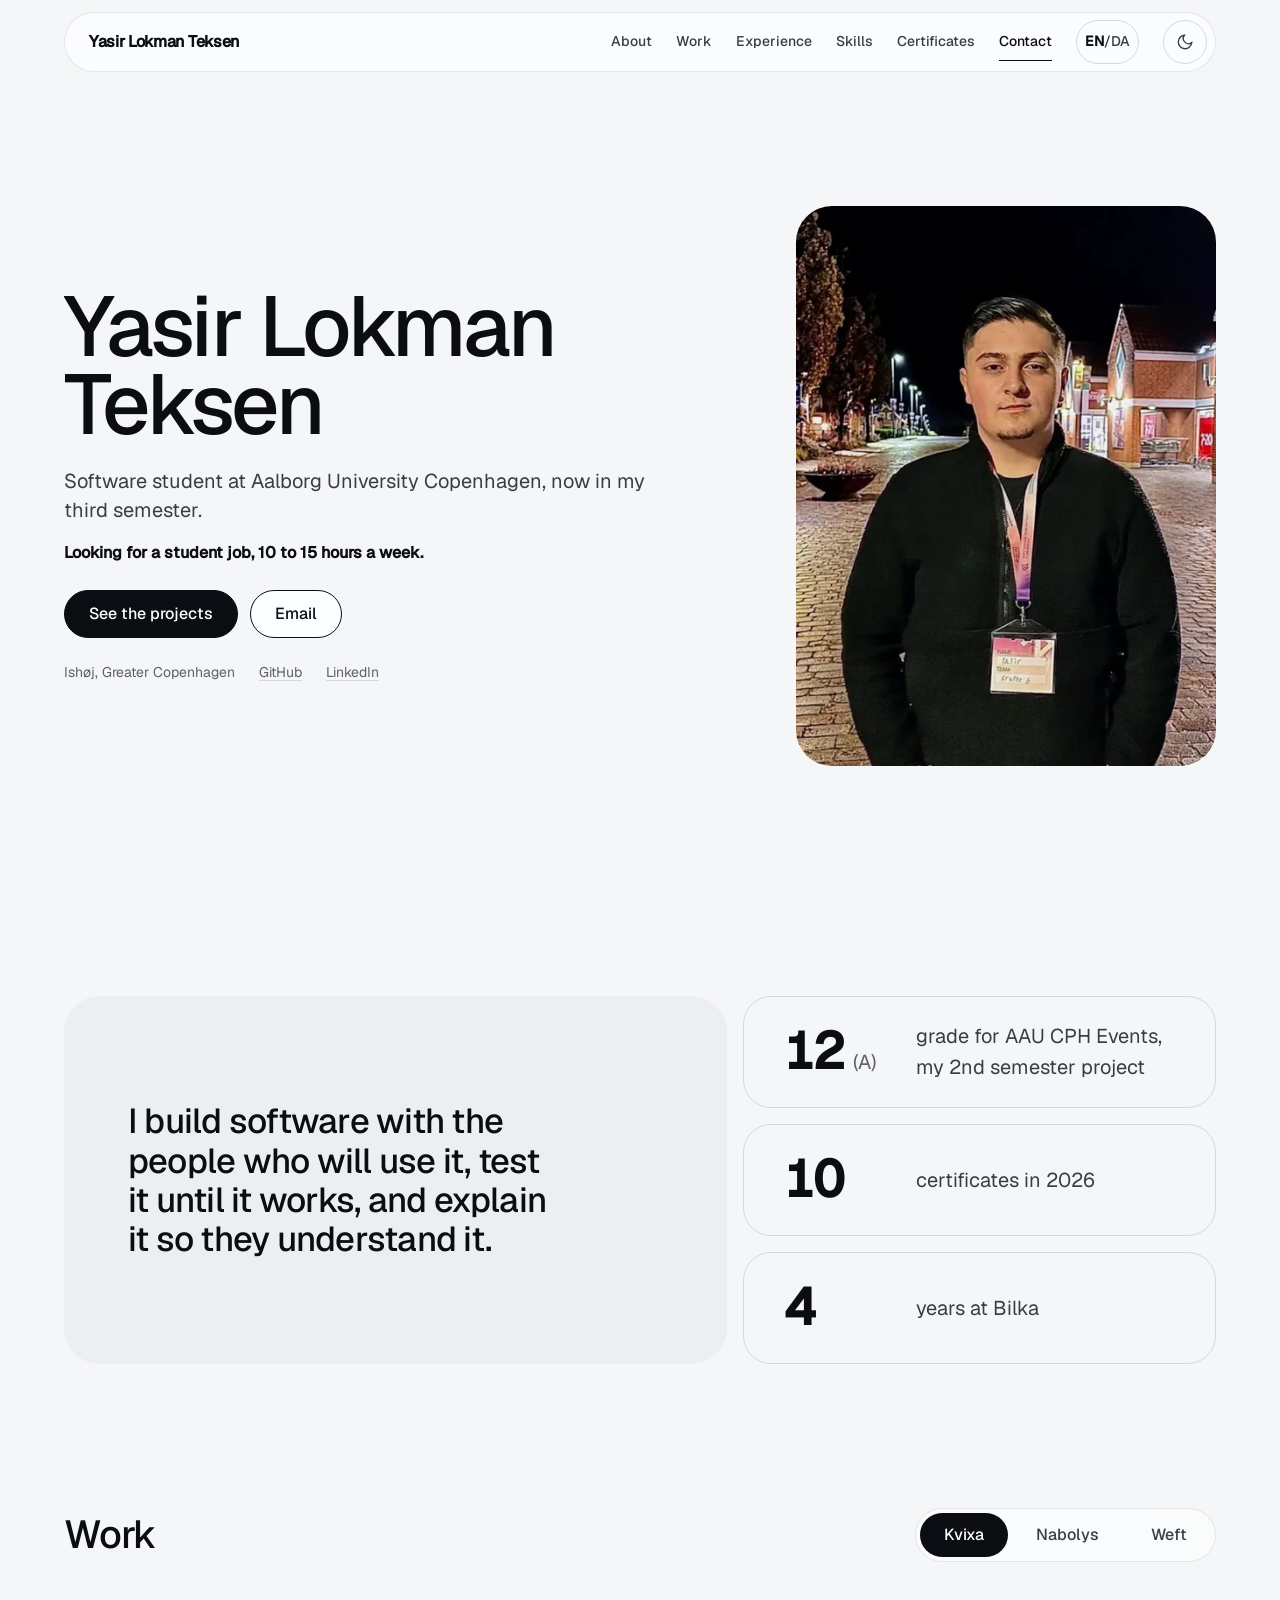
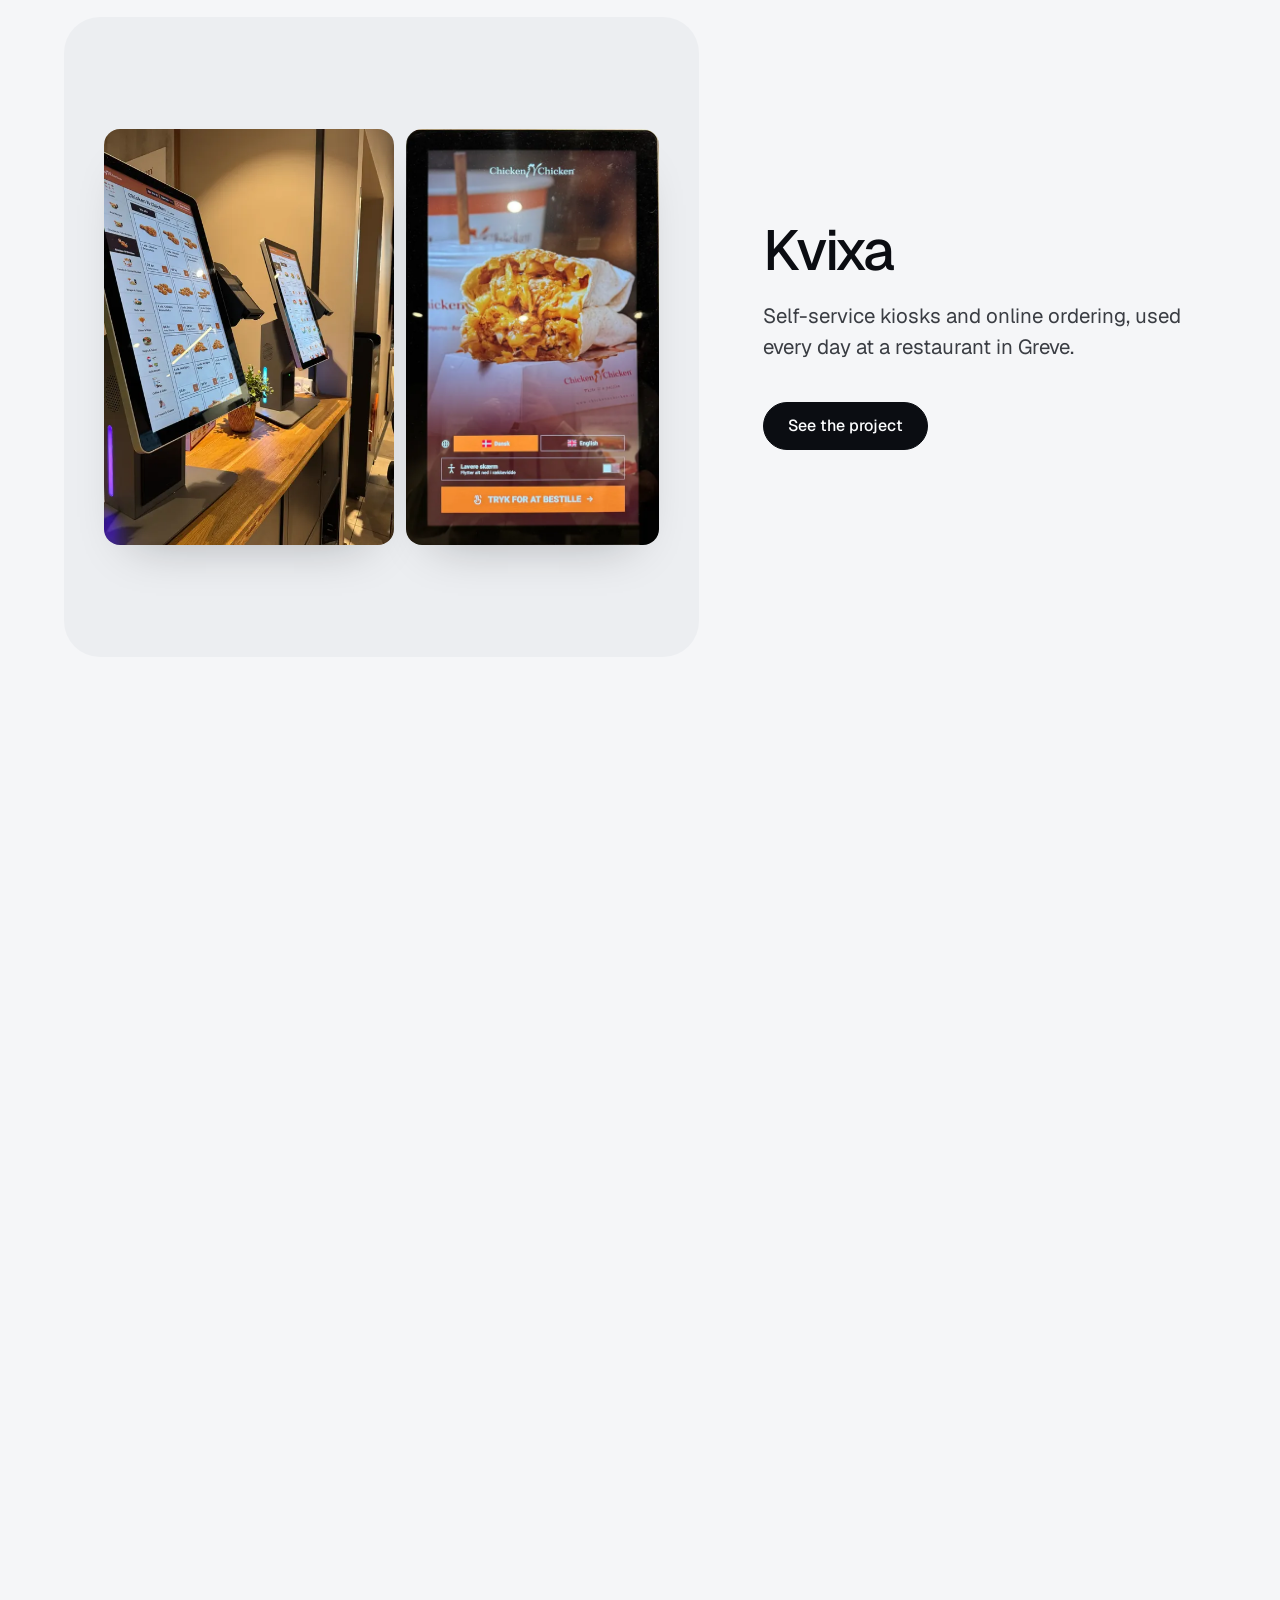
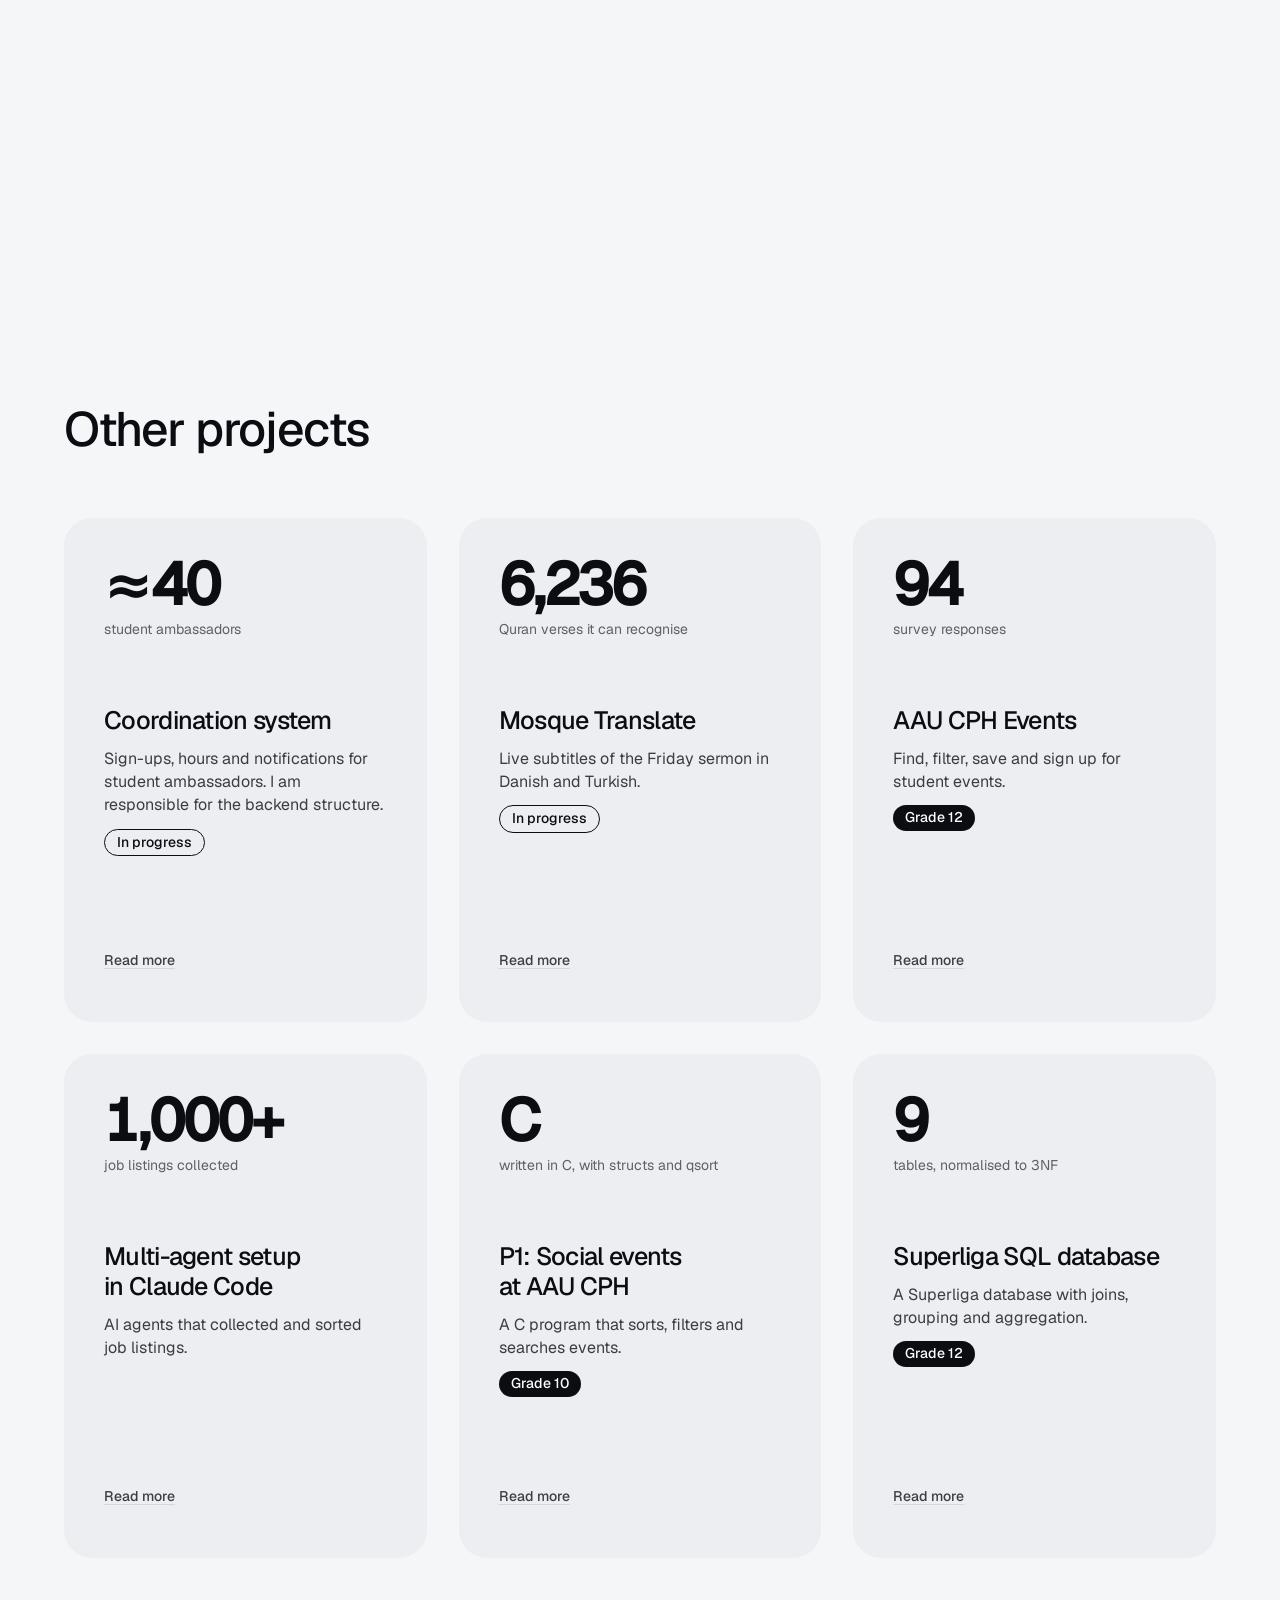
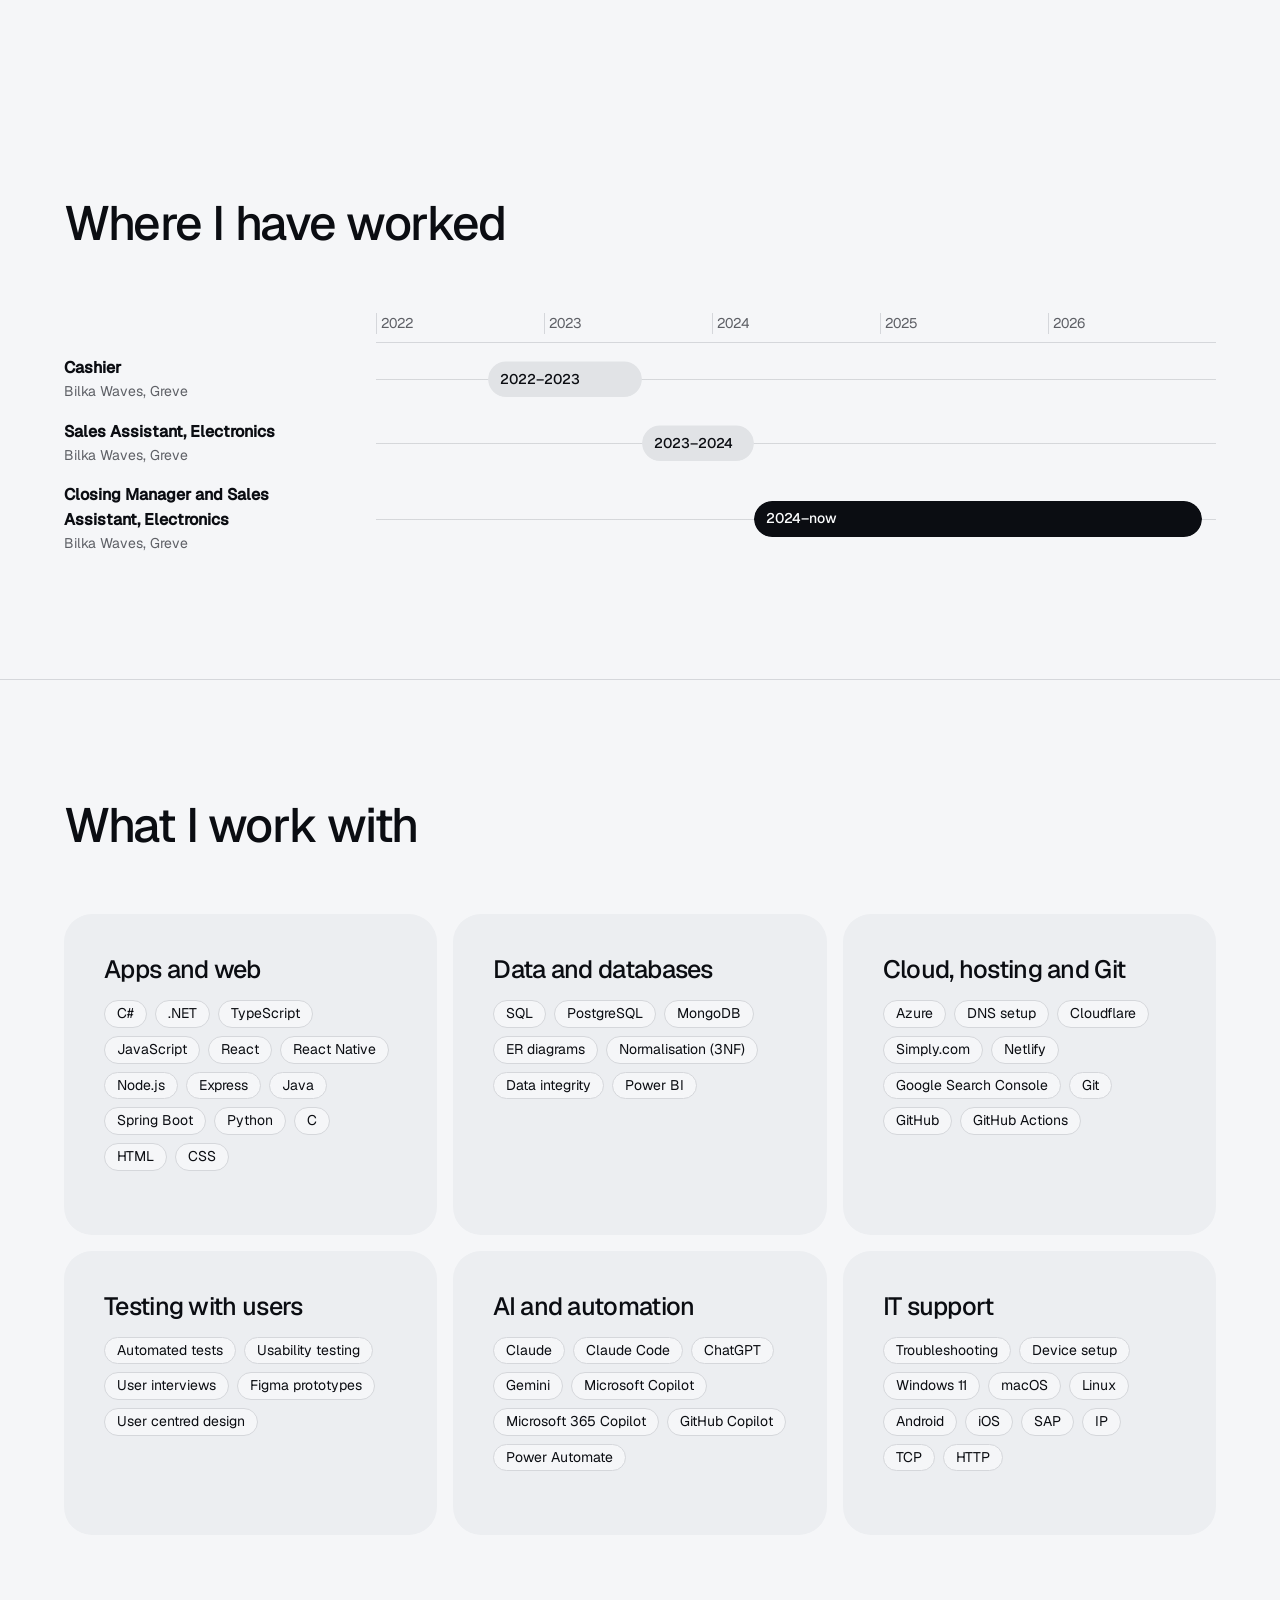
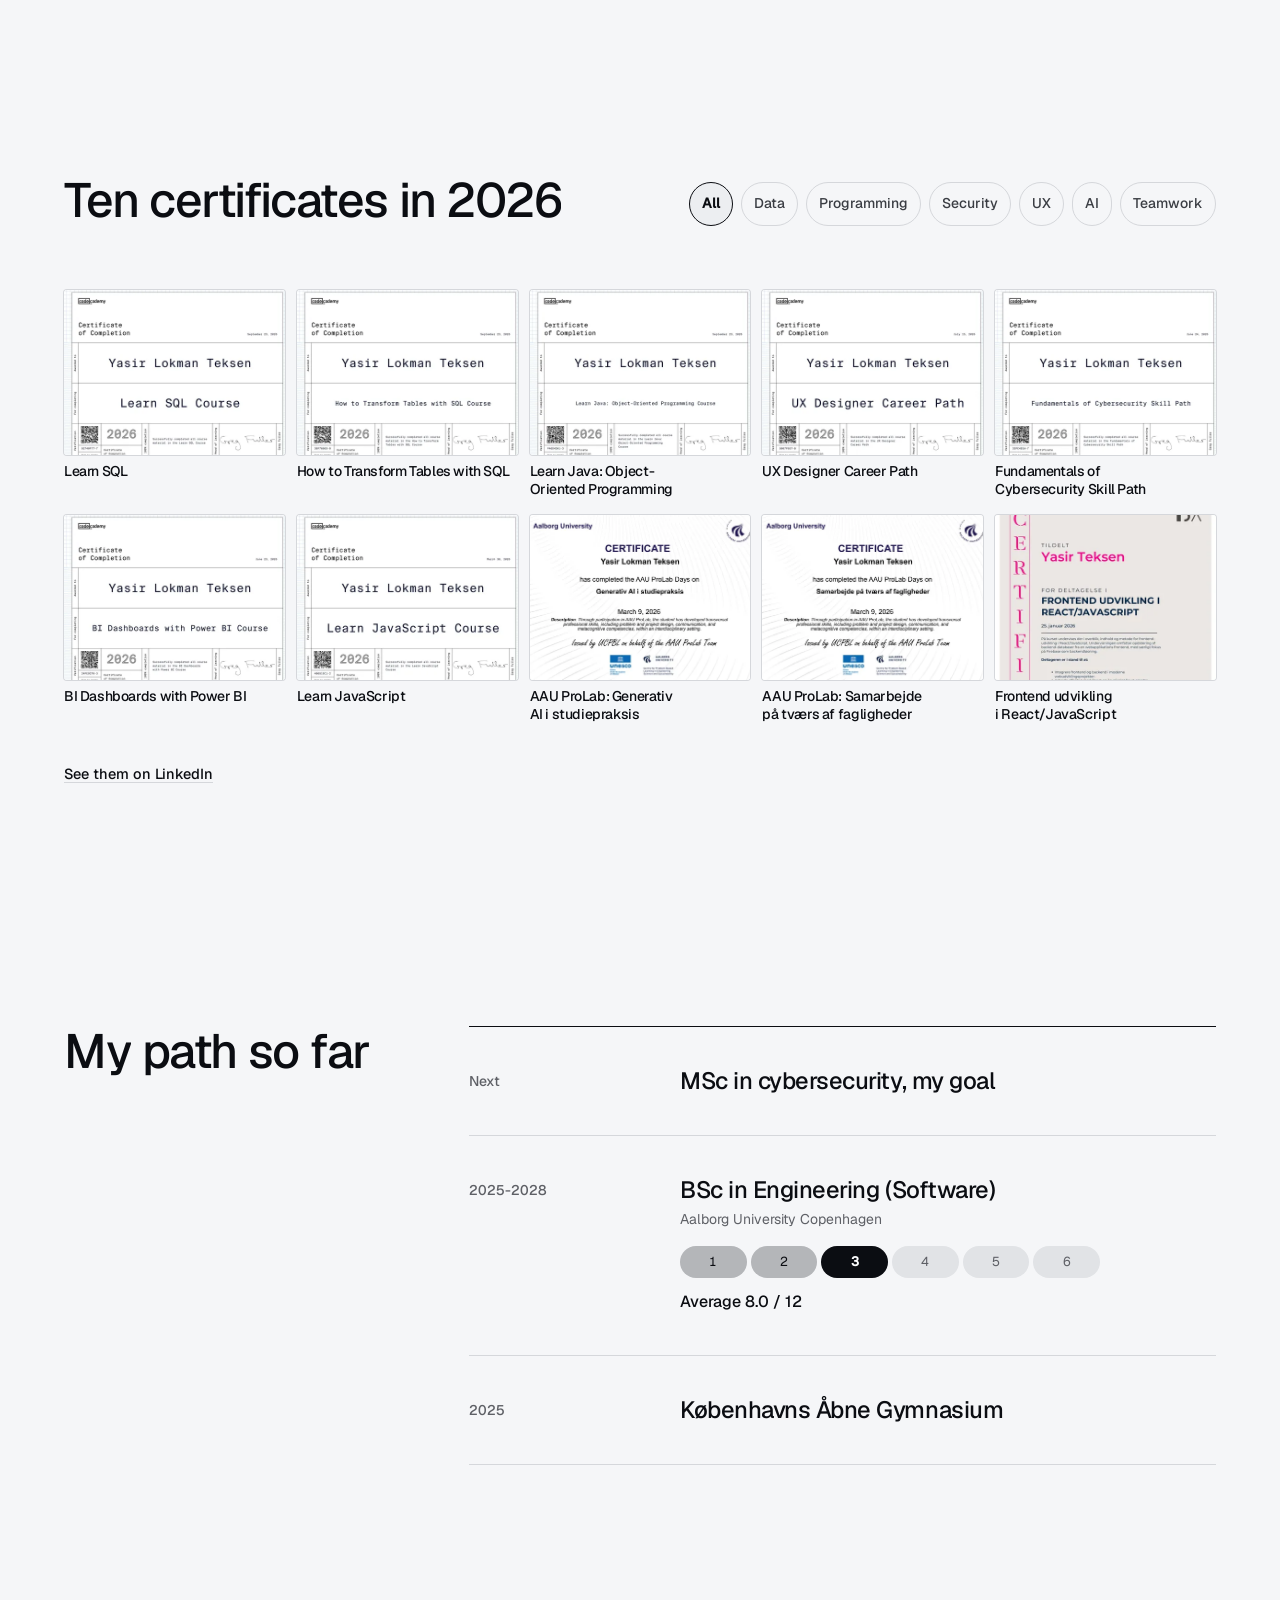
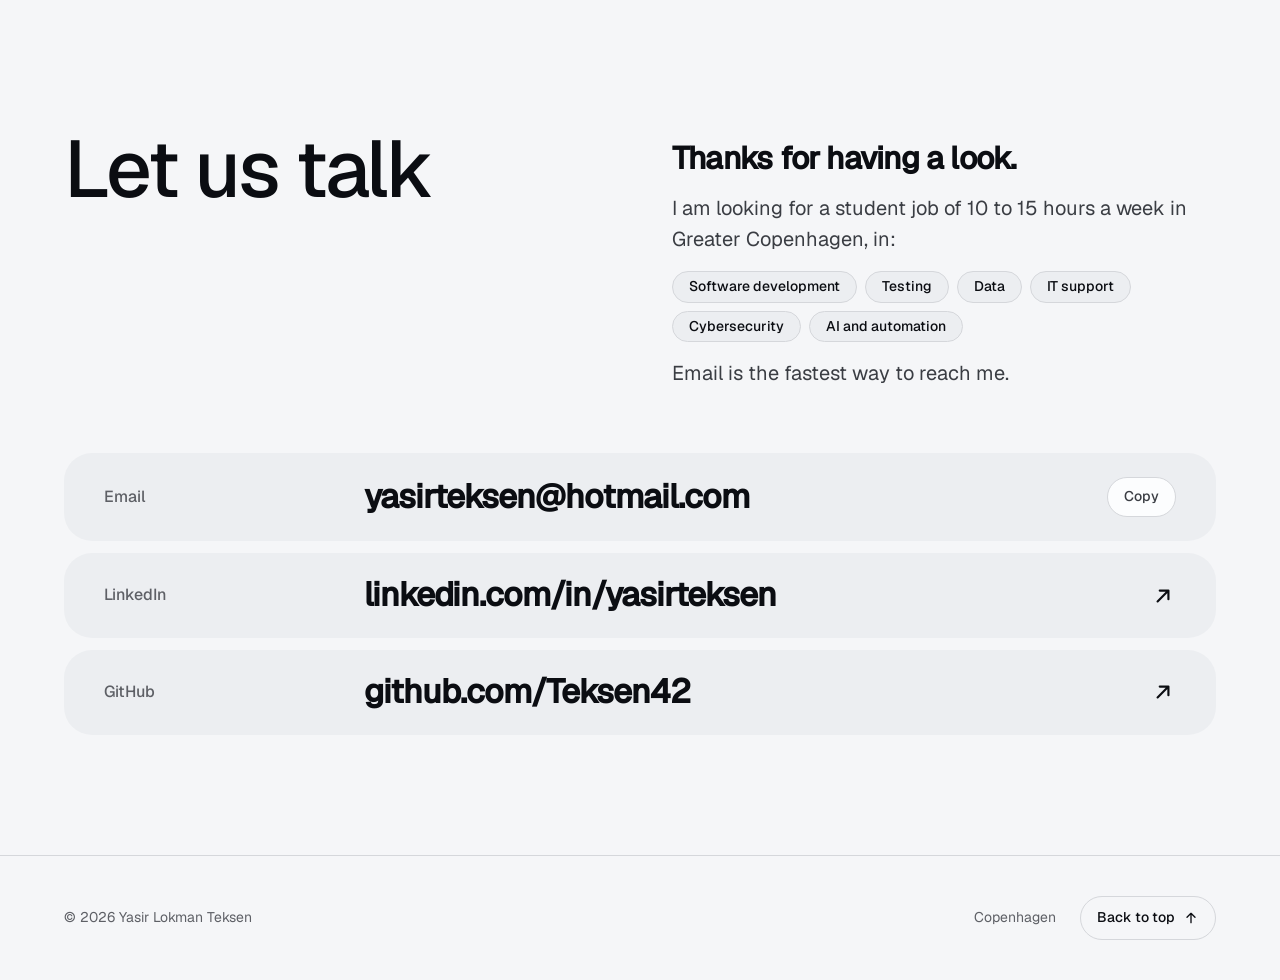
==== commit 558afbe8: "Portfolio site" ====
--- a/index.html
+++ b/index.html
@@ -2,45 +2,99 @@
 <html lang="en">
 <head>
 <meta charset="utf-8">
+<meta http-equiv="Content-Security-Policy" content="default-src 'self'; script-src 'self' 'sha256-Ml3JYTpavV9OxsqV0G8zExZUB4WXkyB2jYMamfuigQs=' https://gc.zgo.at; style-src 'self' 'unsafe-inline'; img-src 'self' data: https://teksen42.goatcounter.com; connect-src 'self' https://teksen42.goatcounter.com; font-src 'self'; frame-src 'self'; object-src 'none'; base-uri 'self'; form-action 'self'">
 <meta name="viewport" content="width=device-width, initial-scale=1">
-<title>Yasir Lokman Teksen — Software Student</title>
-<meta name="description" content="Software student at Aalborg University Copenhagen. Building Nabolys, working on Weft and co-developer of Kvixa. Ten certificates in 2026. C#, .NET, TypeScript, SQL, testing and IT support.">
-<meta name="theme-color" content="#4338ca" media="(prefers-color-scheme: light)">
-<meta name="theme-color" content="#0d0f1a" media="(prefers-color-scheme: dark)">
-<!-- monogram favicon, inline so there is no extra request and nothing to 404 -->
-<link rel="icon" href="data:image/svg+xml,%3Csvg xmlns='http://www.w3.org/2000/svg' viewBox='0 0 64 64'%3E%3Crect width='64' height='64' rx='14' fill='%234338ca'/%3E%3Ctext x='32' y='40' font-family='Helvetica,Arial,sans-serif' font-size='22' font-weight='800' fill='%23f5f6fb' text-anchor='middle'%3EYLT%3C/text%3E%3C/svg%3E">
+<title>Yasir Lokman Teksen, software student</title>
+<meta name="description" content="Software student at Aalborg University Copenhagen. Building Nabolys, working on Weft and co-developer of Kvixa. C#, .NET, TypeScript and SQL.">
+<meta name="theme-color" content="#f3f7f8" media="(prefers-color-scheme: light)">
+<meta name="theme-color" content="#1b1f27" media="(prefers-color-scheme: dark)">
+<link rel="icon" href="favicon.ico" sizes="any">
+<link rel="icon" href="favicon-192.png" type="image/png" sizes="192x192">
 <link rel="canonical" href="https://teksen42.github.io/">
-<!-- social card: without these the link renders as a blank grey box -->
+<link rel="ard" href="/.well-known/ard.json">
 <meta property="og:type" content="website">
 <meta property="og:url" content="https://teksen42.github.io/">
 <meta property="og:site_name" content="Yasir Lokman Teksen">
-<meta property="og:title" content="Yasir Lokman Teksen — Software Student">
+<meta property="og:title" content="Yasir Lokman Teksen, software student">
 <meta property="og:description" content="Software student at Aalborg University Copenhagen. Building Nabolys, working on Weft on Azure and co-developer of Kvixa. Ten certificates in 2026.">
 <meta property="og:locale" content="en_DK">
 <meta property="og:locale:alternate" content="da_DK">
-<meta name="twitter:card" content="summary">
-<meta name="twitter:title" content="Yasir Lokman Teksen — Software Student">
+<meta property="og:image" content="https://teksen42.github.io/assets/og-image.jpg">
+<meta property="og:image:width" content="1200">
+<meta property="og:image:height" content="630">
+<meta property="og:image:alt" content="Yasir Lokman Teksen, software student at Aalborg University Copenhagen">
+<meta name="twitter:card" content="summary_large_image">
+<meta name="twitter:image" content="https://teksen42.github.io/assets/og-image.jpg">
+<meta name="twitter:title" content="Yasir Lokman Teksen, software student">
 <meta name="twitter:description" content="Software student in Copenhagen. Building Nabolys, working on Weft and co-developer of Kvixa. Ten certificates in 2026.">
-
 <script>
-  /* runs before first paint so a dark-mode visitor never sees a white flash */
   (function(){
     var t = null;
     try { t = localStorage.getItem('theme'); } catch(e){}
     if (!t) t = matchMedia('(prefers-color-scheme: dark)').matches ? 'dark' : 'light';
     document.documentElement.dataset.theme = t;
+    document.documentElement.classList.add('js');
+    // a Danish visitor waits, hidden, until main.js has put the Danish text in, so English never flashes (same test as main.js)
+    var l = null; try { l = localStorage.getItem('lang'); } catch(e){}
+    var tz = ''; try { tz = Intl.DateTimeFormat().resolvedOptions().timeZone || ''; } catch(e){}
+    if (l === 'da' || (l !== 'en' && ((navigator.languages || [navigator.language || '']).join(',').toLowerCase().indexOf('da') > -1 || tz === 'Europe/Copenhagen'))) document.documentElement.classList.add('da-wait');
   })();
 </script>
-
-<link rel="preload" href="assets/fonts/schibsted-var.woff2" as="font" type="font/woff2" crossorigin>
-<link rel="stylesheet" href="styles.css?v=42">
+<style>:root { color-scheme: light; --space-3xs: 2px; --space-2xs: 4px; --space-xs: 8px; --space-sm: 12px; --space-md: 16px; --space-lg: 24px; --space-xl: 40px; --space-2xl: 64px; --space-3xl: 96px; --text-xs: 0.8125rem; --text-sm: 0.875rem; --text-md: 1rem; --text-lg: 1.25rem; --text-xl: 1.5625rem; --text-2xl: 1.953rem; --text-3xl: 2.441rem; --text-display-s: clamp(2.25rem, 4vw + 0.5rem, 3.75rem); --text-display: clamp(2.75rem, 5vw + 1rem, 5.25rem); --text-section: clamp(2rem, 2.5vw + 1rem, 3.5rem); --text-title: clamp(1.25rem, 0.75vw + 0.875rem, 1.625rem); --text-lead: clamp(1.125rem, 0.35vw + 1rem, 1.375rem); --ease-out: cubic-bezier(0.16, 1, 0.3, 1); --dur-micro: 120ms; --dur-short: 220ms; --container: 1440px; --gutter: 64px; --gap-columns: 32px; --section-gap-s: 120px; --section-gap: 144px; --z-raised: 10; --z-dropdown: 100; --z-sticky: 200; --z-sticky-nav: 300; --z-modal: 400; --z-tooltip: 600; --font-body: "Geist", ui-sans-serif, system-ui, sans-serif; --radius-card: 3px; --rule-hair: 1px; } *, *::before, *::after { box-sizing: border-box; } html, body { overflow-x: clip; } html { scrollbar-color: var(--color-muted) var(--color-paper); scroll-padding-top: var(--space-3xl); } body { margin: 0; background: var(--color-paper); color: var(--color-ink); font-family: var(--font-body); font-size: var(--text-md); line-height: 1.55; -webkit-font-smoothing: antialiased; caret-color: var(--color-accent); } ::selection { background: color-mix(in oklab, var(--color-accent) 22%, transparent); color: var(--color-ink); } :focus-visible { outline: 2px solid var(--color-focus); outline-offset: 2px; } a { color: inherit; text-decoration-thickness: 1px; text-underline-offset: 0.16em; } h1, h2, h3 { margin: 0; font-family: var(--font-display); font-weight: var(--display-weight, 700); font-synthesis: none; letter-spacing: var(--tracking-display); line-height: 1.05; overflow-wrap: break-word; min-width: 0; text-wrap: balance; } h1 { max-width: 20ch; font-size: var(--text-display); } h2 { max-width: 30ch; font-size: var(--text-section); } h3 { max-width: 40ch; font-size: var(--text-title); line-height: 1.2; } .lead { font-size: var(--text-lead); line-height: 1.45; max-width: 52ch; } p { margin: 0; text-wrap: pretty; } p:not([class]) { max-width: 65ch; } img { max-width: 100%; height: auto; display: block; } svg { display: block; } [hidden] { display: none !important; } button, input { font: inherit; } .container { width: 100%; max-width: var(--container); margin-inline: auto; padding-inline: var(--gutter); box-sizing: border-box; } [data-slot] { position: relative; overflow: hidden; background: linear-gradient(160deg, var(--color-paper-2, var(--color-paper)), var(--color-paper-3, var(--color-paper))); } [data-slot] > img { position: absolute; inset: 0; width: 100%; height: 100%; object-fit: cover; z-index: 1; } [data-slot]:has(> img) > :not(img):not([data-keep]) { display: none !important; } @media (max-width: 60rem) { :root { --gutter: 24px; --section-gap-s: 80px; --section-gap: 96px; } } @media (max-width: 40rem) { :root { --gutter: 16px; --section-gap-s: 56px; --section-gap: 72px; --gap-columns: 16px; } } @media (prefers-reduced-motion: reduce) { *:not(.keep-motion), *:not(.keep-motion)::before, *:not(.keep-motion)::after { animation-duration: 0.01ms !important; animation-iteration-count: 1 !important; transition-duration: 0.01ms !important; scroll-behavior: auto !important; } } :root { --kv-orange: #dc5a1e; --kv-orange-dk: #b4410e; --kv-orange-dkr: #a83d0e; --kv-cream: #faf5ee; --kv-brown: #23140c; --kv-card: #fefdfb; --kv-white: #fdfdfc; --kv-muted: #5a4d44; --kv-off: #d9cfc6; --scr-bg: #10141d; --scr-ink: #f2f4f8; --scr-dim: #a9b1c2; --scr-card: #1c2230; --scr-lines: #c3cad8; --scr-scroll: #59627a; --tv-black: #0b0c0e; --tv-green: #1e7a45; --plan-study: #14877a; --plan-work: #3463d9; --plan-train: #d5473b; --plan-moved: #ebe7fb; --plan-shadow: rgba(20, 23, 28, .1); --cl-own: #b5430a; --cv-backdrop: rgba(8, 9, 18, .9); --cv-fg: #fdfdfc; --cv-by: #b4b7cf; --cv-line: rgba(253, 253, 252, .3); --cv-nav-bg: rgba(13, 15, 26, .86); --nb-bg: #e9e5db; } .st-ctl button:focus-visible, .calc-toggle:focus-visible, .st-check input:focus-visible, .plan-btns button:focus-visible, .kiosk-item:focus-visible, #kiosk-clear:focus-visible, .kiosk-foot > button:focus-visible, .kiosk-done button:focus-visible, .ticket button:focus-visible, .cert-filter button:focus-visible, .cert:focus-visible, .cv-btn:focus-visible, .cv-nav:focus-visible, .calc-src a:focus-visible, .certs-more a:focus-visible { outline: 2px solid var(--color-focus); outline-offset: 2px; } button:disabled { opacity: .4; cursor: not-allowed; } .calc { margin-top: var(--space-2xl); border-top: 1px solid var(--color-ink); padding-top: var(--space-lg); background: var(--color-paper); } .calc-head h3 { font-family: var(--font-display); font-size: var(--text-2xl); line-height: 1.05; font-weight: 400; } .calc-head p { font-size: 15px; color: var(--color-ink-2); margin-top: var(--space-sm); max-width: 42em; } .calc-grid { display: grid; grid-template-columns: minmax(240px, 3.4fr) minmax(0, 8fr); gap: var(--space-xl); margin-top: var(--space-lg); align-items: start; } .stepper { display: flex; align-items: center; justify-content: space-between; gap: var(--space-sm); padding: var(--space-xs) 0; border-top: 1px solid var(--color-rule); } .stepper:last-child { border-bottom: 1px solid var(--color-rule); } .st-name { font-size: 15px; font-weight: 500; } .st-ctl { display: flex; align-items: center; gap: var(--space-xs); } .st-ctl button { width: 36px; height: 36px; border: 1px solid var(--color-ink); border-radius: 4px; font-size: 22px; font-weight: 600; line-height: 1; transition: background-color var(--dur-micro), color var(--dur-micro); } .st-ctl button:hover:not(:disabled) { background-color: var(--color-ink); color: var(--color-paper); } .st-ctl output { min-width: 28px; text-align: center; font-family: var(--font-body); font-variant-numeric: tabular-nums; font-size: 20px; font-weight: 700; } .big3 { display: grid; gap: var(--space-sm) var(--space-lg); } .big3 strong { display: block; font-family: var(--font-body); font-variant-numeric: tabular-nums; font-size: clamp(30px, 3.9vw, 54px); line-height: 1; font-weight: 700; white-space: nowrap; } .big3 small { font-family: var(--font-body); font-size: .42em; letter-spacing: 0; font-weight: 600; margin-left: 0; } .big3 span { display: block; font-size: 14px; color: var(--color-ink-2); margin-top: var(--space-xs); } .st-check { display: flex; align-items: center; gap: var(--space-sm); padding: var(--space-sm) 0; border-bottom: 1px solid var(--color-rule); font-size: 15px; cursor: pointer; } .st-check input { width: 22px; height: 22px; flex: none; accent-color: var(--color-ink); } .calc-side { display: grid; gap: var(--space-lg); min-width: 0; } .calc-toggle { justify-self: start; display: inline-flex; align-items: center; gap: var(--space-sm); height: 42px; padding: 0 var(--space-md); border: 1px solid var(--color-ink); border-radius: 4px; font-size: 15px; font-weight: 600; transition: background-color var(--dur-micro), color var(--dur-micro); } .calc-toggle:hover { background-color: var(--color-ink); color: var(--color-paper); } .calc-toggle i { width: 7px; height: 7px; margin-top: calc(-1 * var(--space-2xs)); border-right: 2px solid; border-bottom: 2px solid; transform: rotate(45deg); transition: transform var(--dur-short); } .calc-toggle[aria-expanded="true"] i { margin-top: var(--space-2xs); transform: rotate(225deg); } .calc-full { margin-top: var(--space-lg); } .calc-full[hidden] { display: none; } .calc-groups { columns: 3; column-gap: var(--space-lg); } .calc-group { break-inside: avoid; margin-bottom: var(--space-lg); } .calc-group h4 { display: flex; justify-content: space-between; align-items: baseline; gap: var(--space-sm); padding-bottom: var(--space-xs); border-bottom: 1px solid var(--color-ink); } .calc-group h4 span { font-family: var(--font-body); font-size: 14px; font-weight: 600; color: var(--color-ink-2); } .calc-group h4 em { font-style: normal; font-weight: 500; font-size: 12.5px; line-height: 1.25; color: var(--color-ink-2); text-align: right; } .calc-intro { font-size: 13.5px; line-height: 1.4; color: var(--color-ink-2); padding-top: var(--space-xs); } .calc-list li { padding: var(--space-xs) 0; border-bottom: 1px solid var(--color-rule); } .cl-top { display: flex; justify-content: space-between; align-items: baseline; gap: var(--space-sm); font-size: 14.5px; line-height: 1.3; } .calc-list b { font-family: var(--font-body); font-variant-numeric: tabular-nums; font-weight: 600; font-size: 13.5px; white-space: nowrap; flex: none; } .cl-own { font-size: 13px; font-weight: 600; color: var(--cl-own); margin-top: var(--space-2xs); } .cl-note { font-size: 12.5px; line-height: 1.38; color: var(--color-ink-2); margin-top: var(--space-2xs); } .calc-src { font-size: 14px; line-height: 1.5; color: var(--color-ink-2); margin-top: var(--space-lg); max-width: 62em; } .calc-src a { text-underline-offset: 2px; } .plan { display: grid; grid-template-columns: minmax(0, 4fr) minmax(0, 7fr); gap: var(--space-xl); align-items: start; background: var(--color-paper-2); color: var(--color-ink); border-radius: var(--radius-card); padding: var(--space-lg); } .plan h3 { font-family: var(--font-display); font-size: var(--text-xl); line-height: 1.1; font-weight: 400; } .plan-btns { display: flex; flex-wrap: wrap; gap: var(--space-xs); margin-top: var(--space-md); } .plan-btns button { height: 38px; padding: 0 var(--space-sm); border: 1px solid var(--color-ink); border-radius: 4px; font-size: 14px; font-weight: 600; transition: background-color var(--dur-micro), color var(--dur-micro); } .plan-btns button:hover { background-color: var(--color-paper-3); } .plan-btns button[aria-pressed="true"] { background-color: var(--color-ink); color: var(--color-paper); } .plan-day { position: relative; height: 330px; margin-left: var(--space-2xl); } .hr { position: absolute; left: calc(-1 * var(--space-2xl)); right: 0; height: 0; border-top: 1px solid var(--color-rule); font-family: var(--font-body); font-variant-numeric: tabular-nums; font-size: 12px; line-height: 1; color: var(--color-muted); } .hr::first-line { background: var(--color-paper-2); } .blk { position: absolute; left: 8px; right: 0; display: flex; align-items: center; justify-content: space-between; gap: var(--space-sm); padding: 0 var(--space-sm); background-color: var(--color-paper-hi); border-left: 4px solid; border-radius: 0 5px 5px 0; box-shadow: 0 1px 2px var(--plan-shadow); font-size: 14px; overflow: hidden; transition: opacity .25s var(--ease-out), background-color .3s var(--ease-out); } .blk b { font-weight: 600; white-space: nowrap; } .blk span { font-family: var(--font-body); font-variant-numeric: tabular-nums; font-size: 12.5px; color: var(--color-ink-2); white-space: nowrap; } .blk.study { border-color: var(--plan-study); } .blk.work { border-color: var(--plan-work); } .blk.train { border-color: var(--plan-train); border-left-style: dashed; } .blk.gone { opacity: 0; pointer-events: none; } .blk.moved { background-color: var(--plan-moved); } .plan-msg { min-height: 1.5em; font-size: 15.5px; font-weight: 600; margin-top: var(--space-sm); } .plan .demo-note { color: var(--color-ink-2); margin-top: var(--space-2xs); } .kv { margin-top: var(--space-xl); border-top: 1px solid var(--color-ink); padding-top: var(--space-lg); } .kv-h { font-family: var(--font-display); font-size: var(--text-2xl); line-height: 1.05; font-weight: 400; max-width: 17em; } .kv-grid { list-style: none; padding: 0; display: grid; grid-template-columns: 4.6fr 4.4fr 3fr; gap: var(--space-lg); margin-top: var(--space-md); align-items: stretch; } .kv-col { display: flex; flex-direction: column; min-width: 0; } .kv-step { font-size: 14px; line-height: 1.4; font-weight: 600; margin-bottom: var(--space-xs); min-height: 2.8em; } .kiosk, .counter, .tv { flex: 1; border-radius: 6px; overflow: hidden; min-height: 340px; } .kiosk { display: flex; flex-direction: column; background-color: var(--kv-cream); color: var(--kv-brown); position: relative; } .kiosk-top { background-color: var(--kv-orange); color: var(--kv-white); font-size: 20px; font-weight: 700; padding: var(--space-sm) var(--space-md); } .kiosk-items { display: grid; grid-template-columns: 1fr 1fr; gap: var(--space-sm); padding: var(--space-sm); flex: 1; } .kiosk-item { color: var(--kv-brown); display: flex; flex-direction: column; background-color: var(--kv-card); border: 1.5px solid var(--kv-brown); padding: var(--space-xs); text-align: left; transition: transform .08s var(--ease-out), border-color var(--dur-micro); } .kiosk-item:active { transform: scale(.98); } .kiosk-item:hover { border-color: var(--kv-orange); } .kiosk-item img { width: 100%; height: 62px; object-fit: contain; } .ki-name { font-size: 14.5px; font-weight: 700; margin-top: var(--space-2xs); } .ki-row { display: flex; justify-content: space-between; align-items: center; font-size: 14px; font-weight: 600; margin-top: var(--space-3xs); } .ki-row i { display: grid; place-items: center; width: 26px; height: 26px; background-color: var(--kv-orange-dk); color: var(--kv-white); font-style: normal; font-weight: 700; } .kiosk-foot { display: flex; justify-content: space-between; align-items: center; gap: var(--space-sm); padding: var(--space-xs) var(--space-sm); background-color: var(--kv-card); font-size: 14.5px; } #kiosk-clear { margin-left: var(--space-xs); padding: var(--space-xs) var(--space-2xs); font-size: 13.5px; font-weight: 500; color: var(--kv-muted); text-decoration: underline; text-underline-offset: 2px; } .kiosk-foot > button { height: 42px; padding: 0 var(--space-lg); background-color: var(--kv-orange-dk); color: var(--kv-white); font-weight: 700; font-size: 15.5px; transition: background-color var(--dur-micro); } .kiosk-foot > button:hover:not(:disabled) { background-color: var(--kv-orange-dkr); } .kiosk-foot > button:disabled { background-color: var(--kv-off); color: var(--kv-muted); opacity: 1; cursor: not-allowed; } .kiosk-done { position: absolute; inset: 0; z-index: 1; display: flex; flex-direction: column; align-items: center; justify-content: center; gap: var(--space-xs); padding: var(--space-lg); text-align: center; background-color: var(--kv-cream); color: var(--kv-brown); } .kiosk-done[hidden] { display: none; } .kd-t { font-size: 22px; font-weight: 700; } .kd-l { font-size: 15px; margin-top: var(--space-sm); } .kd-n { font-size: clamp(64px, 7vw, 96px); line-height: 1; font-weight: 700; color: var(--kv-orange-dk); font-variant-numeric: tabular-nums; } .kd-w { font-size: 15px; line-height: 1.4; max-width: 24em; margin-top: var(--space-xs); } .kiosk-done button { height: 44px; padding: 0 var(--space-lg); margin-top: var(--space-md); background-color: var(--kv-brown); color: var(--kv-white); font-weight: 700; font-size: 15px; } .counter { position: relative; background-color: var(--scr-bg); color: var(--scr-ink); } .counter-in { position: absolute; inset: 0; display: flex; flex-direction: column; padding: var(--space-sm); } .scr-top { display: flex; flex-wrap: wrap; justify-content: space-between; align-items: center; gap: var(--space-xs) var(--space-sm); } .scr-title { font-family: var(--font-body); font-size: 14px; font-weight: 600; color: var(--scr-dim); } .scr-counts { display: flex; gap: var(--space-2xs); font-size: 12.5px; font-weight: 600; } .scr-counts span { padding: var(--space-3xs) var(--space-xs); border-radius: 3px; color: var(--kv-white); white-space: nowrap; } .scr-empty { color: var(--scr-dim); font-size: 15px; padding: var(--space-xs) var(--space-3xs); } .scr-ring { margin-top: var(--space-xs); padding: var(--space-2xs) var(--space-xs); border-radius: 3px; background-color: var(--kv-orange-dk); color: var(--kv-white); font-size: 13px; font-weight: 600; } .tk-list { flex: 1; min-height: 0; margin-top: var(--space-sm); display: grid; gap: var(--space-xs); align-content: start; overflow-y: auto; scrollbar-width: thin; scrollbar-color: var(--scr-scroll) transparent; } .ticket { display: grid; grid-template-columns: auto minmax(0, 1fr) auto; align-items: center; gap: var(--space-sm); background-color: var(--scr-card); border-radius: 4px; padding: var(--space-xs) var(--space-sm); } .tk-no { font-size: 26px; line-height: 1; font-weight: 700; font-variant-numeric: tabular-nums; } .tk-state { display: inline-block; padding: var(--space-3xs) var(--space-xs); border-radius: 2px; color: var(--kv-white); font-size: 12px; font-weight: 600; } .tk-lines { display: block; font-size: 13px; line-height: 1.3; color: var(--scr-lines); margin-top: var(--space-2xs); } .ticket button { min-width: 82px; height: 40px; padding: 0 var(--space-sm); color: var(--kv-white); font-weight: 700; font-size: 14px; border-radius: 3px; } .ticket button:hover { filter: brightness(1.15); } .ticket.fresh { animation: drop .32s var(--ease-out); } @keyframes drop { from { opacity: 0; transform: translateY(-14px); } to { opacity: 1; transform: none; } } .tv { display: grid; grid-template-columns: 1fr 1fr; grid-template-rows: auto 1fr; gap: var(--space-xs); background-color: var(--tv-black); padding: var(--space-xs); } .tv-top { grid-column: 1 / -1; padding: var(--space-3xs) var(--space-2xs) 0; color: var(--kv-white); font-size: 13.5px; font-weight: 600; } .tv-col { display: flex; flex-direction: column; background-color: var(--kv-white); min-width: 0; } .tv-col h5 { padding: var(--space-xs) var(--space-3xs); text-align: center; color: var(--kv-white); font-family: var(--font-body); font-size: clamp(12px, 1vw, 13.5px); line-height: 1.1; font-weight: 600; } .tv-col.prep h5 { color: var(--kv-white); background-color: var(--kv-brown); } .tv-col.done h5 { background-color: var(--tv-green); } .tv-nums { display: grid; justify-items: center; align-content: start; padding: var(--space-xs) 0; font-size: clamp(26px, 2.5vw, 36px); line-height: 1.14; font-weight: 700; font-variant-numeric: tabular-nums; } .tv-col.prep .tv-nums { color: var(--kv-brown); } .tv-col.done .tv-nums { color: var(--tv-green); } .tv-nums .fresh { animation: pop .5s var(--ease-out); } @keyframes pop { 0% { transform: scale(.6); opacity: 0; } 60% { transform: scale(1.1); opacity: 1; } 100% { transform: none; } } .cert-filter { font-size: 14.5px; } .cert-filter button { border-bottom: 2px solid transparent; } .cert-filter button:hover { color: var(--color-ink); } .certs { display: grid; grid-template-columns: repeat(5, minmax(0, 1fr)); gap: var(--space-md) var(--space-sm); margin-top: var(--space-md); } .cert { display: block; text-decoration: none; cursor: zoom-in; transition: opacity .18s var(--ease-out); } .cert.off { opacity: .14; } .cert .thumb { display: block; aspect-ratio: 4 / 3; overflow: hidden; border-radius: 3px; background-color: var(--color-paper-hi); box-shadow: 0 0 0 1px var(--color-rule); } .cert .thumb img { width: 100%; height: 100%; object-fit: cover; object-position: 50% 12%; } .thumb--top img { object-position: center 27%; } .cert h3 { font-size: 14px; line-height: 1.26; font-weight: 600; margin-top: var(--space-xs); } .cert:hover h3 { color: var(--color-ink); text-decoration: underline; text-underline-offset: 3px; } .cert-sub { font-size: 12.5px; line-height: 1.35; color: var(--color-muted); margin-top: var(--space-2xs); } .certs-more { font-size: 14.5px; } .certs-more a { text-underline-offset: 3px; } .certview { border: 0; padding: 0; background: transparent; color: var(--cv-fg); width: min(1500px, 96vw); max-width: none; max-height: none; margin: auto; overflow: visible; } .certview::backdrop { background-color: var(--cv-backdrop); } .cv-bar { display: flex; justify-content: space-between; align-items: flex-end; gap: var(--space-md); margin-bottom: var(--space-sm); } .cv-title { font-size: 18px; font-weight: 600; } .cv-by { font-size: 14px; color: var(--cv-by); margin-top: var(--space-3xs); } .cv-btn { display: inline-grid; place-items: center; font-size: 15px; border: 1px solid var(--cv-line); border-radius: 4px; } .cv-btn:hover { border-color: var(--cv-fg); } .cv-stage { position: relative; } .cv-stage img { display: block; width: auto; height: auto; max-width: 100%; max-height: calc(100vh - 130px); margin: 0 auto; -webkit-user-select: none; user-select: none; -webkit-touch-callout: none; object-fit: contain; background-color: var(--color-paper-hi); border-radius: 4px; } .cv-nav { position: absolute; top: 50%; transform: translateY(-50%); width: 44px; height: 44px; border-radius: 4px; background-color: var(--cv-nav-bg); color: var(--cv-fg); border: 1px solid var(--cv-line); font-size: 24px; line-height: 1; display: grid; place-items: center; } .cv-nav:hover { border-color: var(--cv-fg); } .cv-nav.prev { left: 8px; } .cv-nav.next { right: 8px; } .nb-embed iframe { display: block; width: 100%; height: 900px; border: 0; background-color: var(--nb-bg); } @media (max-width: 1100px) { .calc-groups { columns: 2; } } @media (max-width: 900px) { .calc-grid { grid-template-columns: 1fr; } .kv-grid { grid-template-columns: 1fr; } .plan { grid-template-columns: 1fr; } .certs { grid-template-columns: repeat(3, minmax(0, 1fr)); } } @media (max-width: 640px) { .calc-groups { columns: 1; } } @media (max-width: 560px) { .certs { grid-template-columns: repeat(2, minmax(0, 1fr)); } } @media (prefers-reduced-motion: reduce) { .ticket.fresh, .tv-nums .fresh { animation: none; } } @font-face { font-family: "Geist"; src: url("assets/fonts/studio/geist-var.woff2") format("woff2"); font-weight: 400 500; font-style: normal; font-display: swap; } :root { --nav-h: 64px; } [data-theme="dark"] { color-scheme: dark; } .crop { position: relative; display: block; } .crop img { width: 100%; } .skip { position: absolute; left: var(--space-md); top: calc(-1 * var(--space-3xl)); z-index: var(--z-modal); background: var(--color-ink); color: var(--color-paper); padding: var(--space-xs) var(--space-md); border-radius: var(--radius-card); } .skip:focus-visible { top: var(--space-md); } .nav { position: sticky; z-index: var(--z-sticky-nav); } .nav-in { display: flex; align-items: center; justify-content: space-between; gap: var(--space-lg); } .brand { text-decoration: none; white-space: nowrap; } .navlinks { display: flex; align-items: center; gap: var(--space-lg); } .navlinks a, .mobile a { font-size: var(--text-sm); font-weight: 500; color: var(--color-ink-2); text-decoration: none; white-space: nowrap; padding-block: var(--space-xs); border-bottom: var(--rule-hair) solid transparent; transition: color var(--dur-micro) var(--ease-out), border-color var(--dur-micro) var(--ease-out); } .navlinks a:hover, .navlinks a.active { color: var(--color-ink); } .lang, .theme, .burger { display: inline-flex; align-items: center; justify-content: center; padding: 0 var(--space-xs); background: none; border: var(--rule-hair) solid var(--color-rule); color: var(--color-ink-2); font-size: var(--text-sm); font-weight: 500; cursor: pointer; transition: border-color var(--dur-micro) var(--ease-out), color var(--dur-micro) var(--ease-out); } .lang:hover, .theme:hover, .burger:hover { border-color: var(--color-ink); color: var(--color-ink); } .lang:active, .theme:active, .burger:active { background: var(--color-paper-2); } .lang .on { color: var(--color-ink); font-weight: 600; } .theme svg { width: 18px; height: 18px; fill: none; stroke: currentColor; stroke-width: 1.8; stroke-linecap: round; } .theme .ic-sun, [data-theme="dark"] .theme .ic-moon { display: none; } [data-theme="dark"] .theme .ic-sun { display: block; } .burger { display: none; flex-direction: column; gap: var(--space-2xs); } .burger i { display: block; width: 18px; height: 1.5px; background: currentColor; } .mobile { display: none; position: fixed; top: var(--nav-h); left: 0; right: 0; z-index: var(--z-sticky); flex-direction: column; gap: var(--space-2xs); padding: var(--space-md) var(--gutter) var(--space-lg); background: var(--color-paper); border-bottom: var(--rule-hair) solid var(--color-ink); } .mobile.open { display: flex; } .mobile a { font-size: var(--text-lg); padding-block: var(--space-sm); border-bottom-color: var(--color-rule); } .mobile-btns { display: flex; gap: var(--space-xs); margin-top: var(--space-sm); } @media (max-width: 1040px) { .navlinks { display: none; } .burger { display: inline-flex; } } .btn { position: relative; display: inline-flex; align-items: center; justify-content: center; min-height: 48px; padding: 0 var(--space-lg); border: var(--rule-hair) solid var(--color-ink); background: var(--color-paper-hi); color: var(--color-ink); font-weight: 500; text-decoration: none; white-space: nowrap; transition: background-color var(--dur-micro) var(--ease-out), border-color var(--dur-micro) var(--ease-out); } .btn:hover { background: var(--color-paper-2); } .btn:active { background: var(--color-paper-3); } .ext, .td-meta a, .certs-more a, .foot a, .stack a, .calc-src a { text-decoration-color: var(--color-rule); text-decoration-thickness: 1px; text-underline-offset: 0.22em; transition: text-decoration-color var(--dur-micro) var(--ease-out); } a:focus-visible, button:focus-visible { outline: 2px solid var(--color-focus); outline-offset: 2px; } .hero { position: relative; background-color: var(--color-paper); } .wordmark { position: relative; max-width: none; text-wrap: initial; } .wordmark .ln { width: fit-content; } .td-lede { max-width: 58ch; color: var(--color-ink-2); } .td-status { margin-top: var(--space-md); } .actions { display: flex; flex-wrap: wrap; gap: var(--space-sm); margin-top: var(--space-lg); } .td-meta { display: flex; flex-wrap: wrap; gap: var(--space-xs) var(--space-lg); margin: var(--space-lg) 0 0; padding: 0; list-style: none; font-size: var(--text-sm); color: var(--color-muted); } .cv-nav svg { width: 22px; height: 22px; fill: none; stroke: currentColor; stroke-width: 2; stroke-linecap: round; stroke-linejoin: round; } .kind { margin-top: var(--space-sm); font-size: var(--text-md); font-weight: 500; color: var(--color-muted); } .proj-lede { margin-top: var(--space-lg); font-size: var(--text-lead); line-height: 1.5; color: var(--color-ink-2); max-width: 46ch; } .stack { display: flex; flex-wrap: wrap; gap: var(--space-2xs) var(--space-xs); margin: var(--space-md) 0 0; padding: 0; list-style: none; font-size: var(--text-sm); color: var(--color-ink-2); } .stack li { padding: var(--space-3xs) var(--space-xs); border: var(--rule-hair) solid var(--color-rule); } .links { display: flex; flex-wrap: wrap; gap: var(--space-xs) var(--space-lg); margin-top: var(--space-md); font-weight: 500; } figure { margin: 0; } figcaption { margin-top: var(--space-sm); font-size: var(--text-sm); color: var(--color-muted); } .frame { display: block; } .frame img { border-radius: 2px; box-shadow: var(--shadow-sheet); } .case-split { display: grid; grid-template-columns: minmax(0, 5fr) minmax(0, 7fr); gap: var(--space-2xl); align-items: center; } .case-split--flip { grid-template-columns: minmax(0, 7fr) minmax(0, 5fr); } .case-wide { margin-top: var(--space-2xl); } .case-wide img { aspect-ratio: 1400 / 825; object-fit: cover; } .feats { margin-top: var(--space-3xl); } .feat h3 { font-size: var(--text-title); } .feat p { margin-top: var(--space-xs); color: var(--color-ink-2); max-width: 60ch; } .feats--rows { border-top: var(--rule-hair) solid var(--color-ink); } .feats--rows .feat { display: grid; grid-template-columns: minmax(0, 4fr) minmax(0, 8fr); gap: var(--gap-columns); align-items: baseline; padding-block: var(--space-lg); border-bottom: var(--rule-hair) solid var(--color-rule); } .feats--rows .feat p { margin-top: 0; font-size: var(--text-lg); line-height: 1.5; } .feats--four { display: grid; grid-template-columns: repeat(4, minmax(0, 1fr)); gap: var(--gap-columns); } .feats--four .feat { padding-top: var(--space-md); border-top: var(--rule-hair) solid var(--color-ink); } .feats--grid { display: grid; grid-template-columns: repeat(2, minmax(0, 1fr)); gap: var(--space-xl) var(--gap-columns); } .feats--grid .feat { padding-top: var(--space-md); border-top: var(--rule-hair) solid var(--color-ink); } .feats--grid .feat p { font-size: var(--text-lg); line-height: 1.5; max-width: 40ch; } .w-strip-wrap { margin-top: var(--space-3xl); } .sub-head { grid-template-columns: minmax(0, 5fr) minmax(0, 7fr); gap: var(--space-2xl); align-items: baseline; } .w-strip-h, .kv-h, .calc-head h3, .plan h3 { font-size: var(--text-2xl); line-height: 1.1; max-width: 22ch; } .w-strip-note { color: var(--color-ink-2); max-width: 60ch; } .cw-grid { grid-template-columns: repeat(12, minmax(0, 1fr)); gap: var(--space-2xl) var(--gap-columns); align-items: start; } .cw-photo img { aspect-ratio: 3 / 4; object-fit: cover; border-radius: 2px; } .cw-shop { grid-column: 1 / span 4; } .cw-start { grid-column: 5 / span 4; } .cw-front { grid-column: 9 / span 4; } .cw-site-1 { grid-column: 1 / span 6; } .cw-site-2 { grid-column: 7 / span 6; } .w-strip { display: grid; grid-template-columns: repeat(4, minmax(0, 1fr)); gap: var(--gap-columns); } .w-strip img { aspect-ratio: 760 / 1607; object-fit: cover; border-radius: var(--space-md); box-shadow: var(--shadow-sheet); } .w-strip .crop { } .kv, .calc, .plan { margin-top: var(--space-3xl); } .kv-h { margin-bottom: var(--space-lg); } .demo-note { margin-top: var(--space-md); font-size: var(--text-sm); color: var(--color-muted); } .nb-embed { margin-top: var(--space-3xl); } .claim { font-family: var(--font-display); color: var(--color-ink); text-wrap: balance; } .claim .ph { background: none; } .facts { display: grid; grid-template-columns: repeat(3, minmax(0, 1fr)); gap: 0; margin: var(--space-2xl) 0 0; border-top: var(--rule-hair) solid var(--color-ink); } .facts > div { padding: var(--space-lg) var(--space-xl) 0 0; } .facts > div + div { padding-left: var(--space-xl); border-left: var(--rule-hair) solid var(--color-rule); } .facts dt { font-family: var(--font-display); font-size: var(--text-display-s); line-height: 1; font-variant-numeric: tabular-nums; } .facts dd { margin: var(--space-sm) 0 0; color: var(--color-ink-2); max-width: 30ch; } .sect { padding-block: var(--section-gap-s); } .sect-grid { display: grid; grid-template-columns: minmax(0, 4fr) minmax(0, 8fr); gap: var(--gap-columns); align-items: start; } .sect-grid > h2 { position: sticky; top: calc(var(--nav-h) + var(--space-xl)); } .rows { border-top: var(--rule-hair) solid var(--color-ink); } .row { display: grid; grid-template-columns: minmax(0, 2fr) minmax(0, 6fr); gap: var(--gap-columns); padding-block: var(--space-xl); border-bottom: var(--rule-hair) solid var(--color-rule); } .when { font-size: var(--text-sm); font-weight: 500; color: var(--color-muted); font-variant-numeric: tabular-nums; padding-top: var(--space-2xs); } .row h3 { font-size: var(--text-title); } .sub { margin-top: var(--space-2xs); font-size: var(--text-sm); color: var(--color-muted); } .row p:not(.sub):not(.grade) { margin-top: var(--space-sm); color: var(--color-ink-2); max-width: 64ch; } .grade { margin-top: var(--space-sm); font-weight: 500; } #experience h2 { margin-bottom: var(--space-2xl); } .toolbox { padding-block: var(--section-gap-s); background: var(--color-band); color: var(--color-band-ink); } .toolbox h2 { color: var(--color-band-ink); margin-bottom: var(--space-2xl); } .cert-head { display: flex; justify-content: space-between; align-items: flex-end; flex-wrap: wrap; gap: var(--space-md) var(--space-xl); margin-bottom: var(--space-2xl); } .cert-filter button { padding: 0 var(--space-sm); background: none; border: var(--rule-hair) solid var(--color-rule); color: var(--color-ink-2); font-size: var(--text-sm); font-weight: 500; cursor: pointer; transition: border-color var(--dur-micro) var(--ease-out), background-color var(--dur-micro) var(--ease-out); } .cert-filter { display: flex; flex-wrap: wrap; gap: var(--space-xs); } .cert-filter button:hover { border-color: var(--color-ink); } .cert-filter button:active { background: var(--color-paper-2); } .cert-filter button.on { border-color: var(--color-ink); background: var(--color-paper-2); color: var(--color-ink); font-weight: 600; } .certs-more { margin-top: var(--space-xl); font-weight: 500; } .contact { padding-block: var(--section-gap) var(--section-gap-s); } .contact-top { display: grid; grid-template-columns: minmax(0, 6fr) minmax(0, 6fr); } .contact h2 { font-size: var(--text-display); line-height: 1; } .contact h2 .ln { display: inline; } .c-row { display: grid; gap: var(--gap-columns); padding-block: var(--space-lg); border-bottom: var(--rule-hair) solid var(--color-rule); text-decoration: none; } .c-main { display: flex; flex-wrap: wrap; align-items: baseline; gap: var(--space-sm) var(--space-lg); } .c-val { font-family: var(--font-display); line-height: 1.1; text-decoration: none; overflow-wrap: anywhere; min-width: 0; } a.c-row:hover .c-val, a.c-val:hover { text-decoration: underline; text-decoration-color: var(--color-accent); text-decoration-thickness: 1px; text-underline-offset: 0.16em; } .copy-mail { padding: 0 var(--space-sm); background: none; border: var(--rule-hair) solid var(--color-rule); color: var(--color-ink-2); font-size: var(--text-sm); font-weight: 500; cursor: pointer; transition: border-color var(--dur-micro) var(--ease-out); } .copy-mail:hover { border-color: var(--color-ink); } .copy-mail:active { background: var(--color-paper-2); } .foot { padding-block: var(--space-xl); border-top: var(--rule-hair) solid var(--color-rule); font-size: var(--text-sm); color: var(--color-muted); } .foot-in { display: flex; flex-wrap: wrap; justify-content: space-between; gap: var(--space-sm) var(--space-xl); } .foot-right { display: flex; } @media (max-width: 75rem) { .hero-in { grid-template-columns: minmax(0, 7fr) minmax(0, 5fr); gap: var(--space-2xl); } } @media (max-width: 60rem) { .hero-in, .case-split, .case-split--flip, .sub-head, .sect-grid, .contact-top { grid-template-columns: minmax(0, 1fr); gap: var(--space-xl); } .feats--four { grid-template-columns: repeat(2, minmax(0, 1fr)); row-gap: var(--space-xl); } .feats--rows .feat { grid-template-columns: minmax(0, 1fr); gap: var(--space-xs); } .cw-grid { grid-template-columns: repeat(2, minmax(0, 1fr)); gap: var(--space-xl) var(--gap-columns); } .cw-site-1, .cw-site-2, .cw-shop { grid-column: 1 / -1 !important; } .w-strip { display: flex; overflow-x: auto; scroll-snap-type: x mandatory; gap: var(--space-lg); padding: var(--space-sm) var(--space-sm) var(--space-md); } .w-strip figure { flex: 0 0 56%; scroll-snap-align: start; } .sect-grid > h2 { position: static; } .facts { grid-template-columns: minmax(0, 1fr); } .facts > div + div { padding-left: 0; border-left: 0; border-top: var(--rule-hair) solid var(--color-rule); padding-top: var(--space-lg); margin-top: var(--space-lg); } } @media (max-width: 40rem) { .feats--four, .feats--grid { grid-template-columns: minmax(0, 1fr); } .row, .c-row { grid-template-columns: minmax(0, 1fr); gap: var(--space-xs); } .c-val { font-size: var(--text-lg); white-space: nowrap; } .w-strip figure { flex-basis: 72%; } .crop { } .brand { font-size: var(--text-lg); } } .big3 { grid-template-columns: repeat(3, minmax(0, 1fr)); justify-content: stretch; align-items: end; } .calc-side { align-self: start; } @media (max-width: 40rem) { .big3 { grid-template-columns: minmax(0, 1fr); } } :root { --font-display: "Geist", ui-sans-serif, system-ui, sans-serif; --display-weight: 600; --color-paper: oklch(97.4% 0.003 260); --color-paper-2: oklch(94.8% 0.004 260); --color-paper-3: oklch(91.5% 0.005 260); --color-paper-hi: oklch(99.3% 0.002 260); --color-ink: oklch(16% 0.01 265); --color-ink-2: oklch(36% 0.01 265); --color-muted: oklch(49% 0.01 265); --color-rule: oklch(88% 0.005 260); --color-accent: var(--color-ink); --color-focus: oklch(56% 0.17 260); --color-band: var(--color-paper); --color-band-ink: var(--color-ink); --glass-fill: color-mix(in oklab, var(--color-paper-hi) 64%, transparent); --glass-shadow: color-mix(in oklab, var(--color-ink) 30%, transparent); --radius-glass: 28px; --radius-scene: 36px; --shadow-sheet: none; --color-cursor: oklch(97% 0.003 250); } [data-theme="dark"] { --color-band: var(--color-paper); --color-band-ink: var(--color-ink); } .glass, .nav-in, .sheet-bar, .mobile { background: var(--glass-fill); -webkit-backdrop-filter: blur(24px) saturate(180%); backdrop-filter: blur(24px) saturate(180%); border: var(--rule-hair) solid var(--glass-edge); } .glass { border-radius: var(--radius-glass); } @supports not ((backdrop-filter: blur(1px)) or (-webkit-backdrop-filter: blur(1px))) { .glass, .nav-in, .sheet-bar, .mobile { background: color-mix(in oklab, var(--color-paper-hi) 95%, transparent); } } .nav { top: 0; height: auto; padding-top: var(--space-sm); background: none; border-bottom: 0; } .nav-in { height: 60px; width: calc(100% - 2 * var(--gutter)); max-width: calc(var(--container) - 2 * var(--gutter)); padding-inline: var(--space-lg) var(--space-xs); border-radius: 999px; } .mobile { top: calc(var(--space-sm) + 60px + var(--space-xs)); left: var(--gutter); right: var(--gutter); max-height: calc(100svh - var(--space-sm) - 60px - var(--space-xs) - var(--gutter)); overflow-y: auto; padding: var(--space-xs) var(--space-lg) var(--space-lg); border-radius: var(--radius-glass); } .brand { font-family: var(--font-display); font-size: var(--text-md); font-weight: 600; letter-spacing: -0.02em; } .lang, .theme, .burger { border-radius: 999px; min-height: 44px; min-width: 44px; } .btn { border-radius: 999px; } .btn--primary { background: var(--color-ink); border-color: var(--color-ink); color: var(--color-paper-hi); } .btn--primary:hover { background: var(--color-ink-2); border-color: var(--color-ink-2); } .btn--primary:active { background: var(--color-muted); } .navlinks a:hover, .navlinks a.active { border-bottom-color: var(--color-ink); } .ext:hover, .td-meta a:hover, .certs-more a:hover, .foot a:hover, .stack a:hover, .calc-src a:hover { text-decoration-color: var(--color-ink); } .hero-in { position: relative; } .intro-col { position: relative; z-index: 1; } .wordmark { line-height: 0.92; } .wordmark .ln { display: block; overflow: hidden; padding-bottom: 0.08em; margin-bottom: -0.08em; } .wordmark .ln > span { display: inline-block; animation: rise 700ms var(--ease-out) both; } .wordmark .ln + .ln > span { animation-delay: 80ms; } .td-lede { margin-top: var(--space-lg); font-size: var(--text-lg); } .td-status { font-weight: 600; } .intro-col > :not(h1) { animation: arrive 600ms var(--ease-out) 140ms both; } @keyframes rise { from { transform: translateY(105%); } } @keyframes arrive { from { opacity: 0; transform: translateY(var(--space-lg)); } } .about { background: var(--color-paper); } .facts { border-top-color: var(--color-rule); } html:has(.sheet[open]) { overflow: hidden; } .sheet { position: fixed; width: 100%; max-width: 100%; height: auto; max-height: none; margin: 0; padding: 0; border: 0; border-radius: var(--radius-scene) var(--radius-scene) 0 0; background: var(--color-paper); color: var(--color-ink); overflow-y: auto; overscroll-behavior: contain; } .sheet::backdrop { background: color-mix(in oklab, var(--color-ink) 34%, transparent); -webkit-backdrop-filter: blur(8px); backdrop-filter: blur(8px); } @keyframes sheet-up { from { opacity: 0; transform: translateY(var(--space-2xl)); } } .sheet-bar { border-radius: 999px; } .sheet-x { display: inline-grid; place-items: center; border-radius: 999px; color: var(--color-ink); cursor: pointer; transition: background-color var(--dur-micro) var(--ease-out); } .sheet-x:active { background: var(--color-paper-3); } .sheet-x svg { width: 20px; height: 20px; fill: none; stroke: currentColor; stroke-width: 2; stroke-linecap: round; } .sheet-body { padding-bottom: var(--space-3xl); } .sheet-body > .container:first-child { padding-top: var(--space-xl); } .sheet .case-media, .sheet .case-wide { margin-top: 0; } .sheet .case-split, .sheet .case-split--flip { grid-template-columns: minmax(0, 1fr); } .sheet .frame img, .sheet .cw-photo img, .sheet .w-strip img, .sheet .case-wide img { border-radius: var(--radius-card); box-shadow: none; } .sect h2, .toolbox h2, .cert-head h2, .contact h2 { letter-spacing: -0.045em; } .row h3, .feat h3 { font-weight: 600; letter-spacing: -0.02em; } .c-val { font-weight: 600; letter-spacing: -0.03em; } .stack li { border-radius: 999px; } .toolbox { border-top: var(--rule-hair) solid var(--color-rule); } .cert-filter button { border-radius: 999px; min-height: 44px; } .copy-mail { border-radius: 999px; min-height: 44px; } .js .reveal { opacity: 0; transform: translateY(var(--space-xl)); transition: opacity 800ms var(--ease-out), transform 800ms var(--ease-out); transition-delay: var(--d, 0ms); } .js .reveal.in { opacity: 1; transform: none; } .cursor { display: none; } @media (hover: hover) and (pointer: fine) { .has-cursor, .has-cursor a, .has-cursor button, .has-cursor label { cursor: none; } .has-cursor .cursor { display: block; position: fixed; left: 0; top: 0; z-index: var(--z-tooltip); pointer-events: none; mix-blend-mode: difference; opacity: 0; transition: opacity var(--dur-short) var(--ease-out); } .has-cursor .cursor.live { opacity: 1; } .cursor-dot, .cursor-ring { position: fixed; left: 0; top: 0; border-radius: 50%; } .cursor-dot { width: 8px; height: 8px; margin: calc(-1 * var(--space-2xs)) 0 0 calc(-1 * var(--space-2xs)); background: var(--color-cursor); transform: translate(var(--cx, -99px), var(--cy, -99px)); } .cursor-ring { width: 48px; height: 48px; margin: calc(-1 * var(--space-lg)) 0 0 calc(-1 * var(--space-lg)); border: 1.5px solid var(--color-cursor); transform: translate(var(--rx, -99px), var(--ry, -99px)) scale(var(--rs, 1)); transition: background-color var(--dur-short) var(--ease-out); } .cursor.on-link .cursor-ring { background-color: var(--color-cursor); } .cursor.on-link .cursor-dot { opacity: 0; } } @media (max-width: 60rem) { .hero-in { display: block; padding-block: var(--space-md); } .intro-col { padding: var(--space-xl); } .sheet { inset: var(--space-md) 0 0 0; } } @media (prefers-reduced-motion: reduce) { .wordmark .ln > span, .intro-col > :not(h1), .sheet[open] { animation: none; } .js .reveal { opacity: 1; transform: none; transition: none; } } .sheet .case-media, .sheet .case-wide { max-width: 1040px; margin-inline: auto; } .intro-col { margin-left: var(--space-xl); } .sheet-bar { margin-top: 0; } @media (max-width: 60rem) { .intro-col { width: auto; max-width: none; margin: 0 var(--space-md); } } .hero-in { display: grid; grid-template-columns: minmax(0, 7fr) minmax(0, 5fr); gap: var(--space-2xl); align-items: center; min-height: calc(100dvh - 72px); padding-block: var(--space-lg); } .intro-col { width: auto; max-width: none; margin: 0; padding: 0; } .wordmark { font-size: clamp(3rem, 6.6vw, 6.75rem); } .hero-portrait { margin: 0; justify-self: end; width: 100%; animation: arrive 700ms var(--ease-out) 60ms both; } .hero-portrait img { width: 100%; aspect-ratio: 3 / 4; object-fit: cover; border-radius: var(--radius-scene); } .showcase { padding-block: var(--section-gap-s); } .show-h { margin-bottom: var(--space-lg); } .seg-wrap { display: none; } .js .seg-wrap { position: sticky; top: 84px; z-index: var(--z-raised); display: flex; justify-content: center; margin-bottom: var(--space-xl); pointer-events: none; } .seg { display: inline-flex; gap: var(--space-2xs); padding: var(--space-2xs); border-radius: 999px; pointer-events: auto; } .seg button { min-height: 44px; padding: 0 var(--space-lg); border: 0; border-radius: 999px; background: transparent; color: var(--color-ink-2); font: inherit; font-weight: 500; cursor: pointer; transition: background-color var(--dur-short) var(--ease-out), color var(--dur-short) var(--ease-out); } .seg button:hover { color: var(--color-ink); background: color-mix(in oklab, var(--color-paper-hi) 60%, transparent); } .seg button:active { background: color-mix(in oklab, var(--color-ink) 10%, transparent); } .seg button[aria-selected="true"] { background: var(--color-ink); color: var(--color-paper-hi); } .panel { display: grid; grid-template-columns: minmax(0, 7fr) minmax(0, 5fr); gap: var(--space-2xl); align-items: center; } .panel + .panel { margin-top: var(--space-3xl); } .panel.enter { animation: arrive 520ms var(--ease-out) both; } .panel-media { display: flex; align-items: center; justify-content: center; gap: var(--space-lg); aspect-ratio: 4 / 3; padding: var(--space-xl); border-radius: var(--radius-scene); background: var(--color-paper-2); overflow: hidden; } .panel-media img { width: 100%; height: auto; border-radius: var(--space-md); box-shadow: 0 24px 48px -28px var(--glass-shadow); } .panel-media.tall img { width: auto; height: 100%; max-width: 100%; object-fit: contain; } .panel-media.phones img { border-radius: var(--radius-glass); } .panel-name { font-size: clamp(2.5rem, 4.4vw, 4rem); line-height: 0.95; letter-spacing: -0.05em; } .panel-copy .proj-lede { margin-top: var(--space-lg); color: var(--color-ink-2); } .panel-actions { display: flex; flex-wrap: wrap; align-items: center; gap: var(--space-sm) var(--space-lg); margin-top: var(--space-xl); } @media (max-width: 60rem) { .hero-in { grid-template-columns: minmax(0, 1fr); min-height: 0; } .hero-portrait { justify-self: start; max-width: 320px; } .panel { grid-template-columns: minmax(0, 1fr); gap: var(--space-xl); } .js .seg-wrap { top: 76px; } .seg button { padding: 0 var(--space-md); } } @media (prefers-reduced-motion: reduce) { .hero-portrait, .panel.enter { animation: none; } } @media (max-width: 60rem) { .panel-media.tall { aspect-ratio: 4 / 5; padding: var(--space-lg); } } .js .showcase:not(.pinned) .seg-wrap { display: none; } .showcase:not(.pinned) .panel + .panel { margin-top: var(--space-3xl); } @media (min-width: 60rem) and (min-height: 640px) { .js .showcase.pinned { height: calc((var(--n, 3) + 1) * 100svh); padding-block: 0; } .js .showcase.pinned > .container { position: sticky; top: 72px; flex-direction: column; justify-content: center; height: calc(100svh - 72px); } .js .showcase.pinned .show-h { margin-bottom: var(--space-sm); } .js .showcase.pinned .seg-wrap { position: static; margin-bottom: var(--space-lg); } .js .showcase.pinned .panel-media { aspect-ratio: auto; } } [data-theme="dark"] { --color-paper: oklch(21% 0.012 265); --color-paper-2: oklch(25% 0.013 265); --color-paper-3: oklch(29% 0.014 265); --color-paper-hi: oklch(27% 0.013 265); --color-ink: oklch(90% 0.006 260); --color-ink-2: oklch(77% 0.008 260); --color-muted: oklch(66% 0.01 260); --color-rule: oklch(33% 0.012 265); --color-accent: var(--color-ink); --color-focus: oklch(76% 0.12 255); --glass-fill: color-mix(in oklab, var(--color-paper-3) 62%, transparent); --glass-shadow: color-mix(in oklab, var(--color-paper) 80%, transparent); } [data-theme="dark"] .hero-portrait img, [data-theme="dark"] .panel-media img, [data-theme="dark"] .cert .thumb img { filter: brightness(0.92); } .about .claim { margin-bottom: 0; } .pgrid { display: grid; grid-template-columns: repeat(3, minmax(0, 1fr)); gap: var(--gap-columns); } .pcard { display: flex; flex-direction: column; padding: var(--space-xl); border-radius: var(--radius-glass); background: var(--color-paper-2); transition: transform var(--dur-short) var(--ease-out); } .pcard:hover { transform: translateY(calc(-1 * var(--space-2xs))); } .pcard-fig { display: flex; flex-direction: column; margin: var(--space-lg) 0 var(--space-lg); } .pcard-fig b { font-family: var(--font-display); font-weight: 600; font-size: clamp(3rem, 4.6vw, 4.5rem); line-height: 0.9; color: var(--color-ink); font-variant-numeric: tabular-nums; } .pcard-fig span { margin-top: var(--space-xs); font-size: var(--text-sm); color: var(--color-muted); } .pcard h3 { font-size: var(--text-xl); } .pcard .stack { margin-top: var(--space-md); } .pcard .stack li { font-size: var(--text-xs); } .more { margin-top: auto; padding-top: var(--space-md); } .more summary { display: inline-flex; align-items: center; min-height: 44px; font-size: var(--text-sm); font-weight: 500; color: var(--color-ink-2); cursor: pointer; list-style: none; text-decoration: underline; text-decoration-color: var(--color-rule); text-underline-offset: 0.22em; } .more summary::-webkit-details-marker { display: none; } .more summary:hover { text-decoration-color: var(--color-ink); } .more p { margin-top: var(--space-xs); } .sem { display: flex; gap: var(--space-2xs); margin-top: var(--space-md); max-width: 420px; } .sem span { flex: 1; display: grid; place-items: center; height: 32px; border-radius: 999px; background: var(--color-paper-3); font-size: var(--text-xs); color: var(--color-muted); font-variant-numeric: tabular-nums; } .sem .done { background: color-mix(in oklab, var(--color-ink) 22%, var(--color-paper-2)); color: var(--color-ink); } .sem .now { background: var(--color-ink); color: var(--color-paper-hi); font-weight: 600; } @media (max-width: 75rem) { .pgrid { grid-template-columns: repeat(2, minmax(0, 1fr)); } } @media (max-width: 40rem) { .pgrid { grid-template-columns: minmax(0, 1fr); } } .js .showcase.pinned .panel + .panel { margin-top: 0; } @media (min-width: 60rem) and (min-height: 640px) { .js .showcase.pinned > .container { display: grid; grid-template-columns: minmax(0, 1fr) auto; grid-template-rows: auto minmax(0, 1fr); align-content: center; align-items: center; column-gap: var(--gap-columns); row-gap: var(--space-lg); padding-block: var(--space-lg); } .js .showcase.pinned .show-h { margin: 0; font-size: var(--text-3xl); } .js .showcase.pinned .seg-wrap { margin: 0; justify-content: flex-end; } .js .showcase.pinned .panel { grid-column: 1 / -1; align-self: center; min-height: 0; } .js .showcase.pinned .panel-media { height: calc(100svh - 230px); max-height: 640px; } .js .showcase.pinned .panel-copy .proj-lede { font-size: var(--text-lead); } } .about { padding-block: var(--space-3xl) var(--section-gap-s); } .cv-btn { width: 44px; height: 44px; background: var(--cv-nav-bg); color: var(--cv-fg); cursor: pointer; } .cv-btn:active, .cv-nav:active { transform: scale(0.96); } .cv-nav { cursor: pointer; } .js.motion .words .w { display: inline-block; overflow: hidden; vertical-align: bottom; } .js.motion .words .w > span { display: inline-block; transform: translateY(110%); transition: transform 900ms var(--ease-out); transition-delay: calc(var(--i, 0) * 40ms); } .js.motion .words.in .w > span { transform: none; } .js.motion .reveal { opacity: 0; transform: translateY(var(--space-2xl)); transition: opacity 900ms var(--ease-out), transform 900ms var(--ease-out); transition-delay: var(--d, 0ms); } .js.motion .reveal.in { opacity: 1; transform: none; } .js.motion .sem span { opacity: 0; transform: scale(0.6); transition: opacity 500ms var(--ease-out), transform 500ms var(--ease-out); } .js.motion .sem span:nth-child(2) { transition-delay: 90ms; } .js.motion .sem span:nth-child(3) { transition-delay: 180ms; } .js.motion .sem span:nth-child(4) { transition-delay: 270ms; } .js.motion .sem span:nth-child(5) { transition-delay: 360ms; } .js.motion .sem span:nth-child(6) { transition-delay: 450ms; } .js.motion .sem.in span { opacity: 1; transform: none; } .js.motion .pgrid .pcard { opacity: 0; transform: translateY(var(--space-2xl)) scale(0.98); transition: opacity 800ms var(--ease-out), transform 800ms var(--ease-out); transition-delay: calc(var(--j, 0) * 90ms); } .js.motion .pgrid.in .pcard { opacity: 1; transform: none; } .js.motion .pgrid.in .pcard:hover { transform: translateY(calc(-1 * var(--space-2xs))); transition-delay: 0ms; } .js.motion .hero-portrait img { transform: scale(calc(1 - var(--hp, 0) * 0.06)) translateY(calc(var(--hp, 0) * 40px)); transform-origin: center top; } .panel.enter .panel-media { animation: media-in 700ms var(--ease-out) both; } .panel.enter .panel-copy > * { animation: arrive 700ms var(--ease-out) both; } .panel.enter .panel-copy > :nth-child(2) { animation-delay: 80ms; } .panel.enter .panel-copy > :nth-child(3) { animation-delay: 160ms; } @keyframes media-in { from { opacity: 0; transform: translateX(calc(-1 * var(--space-2xl))) scale(0.97); } } .panel-copy .proj-lede { font-size: var(--text-lead); max-width: 30ch; } .pcard-fig { margin-top: 0; } .sheet-intro .proj-lede { color: var(--color-ink-2); } @media (prefers-reduced-motion: reduce) { .panel.enter .panel-media, .panel.enter .panel-copy > * { animation: none; } } @media (max-width: 60rem) { .panel-media.phones img { width: 44%; height: auto; } } :root { --tracking-display: -0.028em; } .wordmark { letter-spacing: -0.035em; } .claim { font-weight: 500; letter-spacing: -0.022em; line-height: 1.14; font-size: clamp(1.875rem, 2.9vw, 3rem); max-width: 28ch; } .sect h2, .toolbox h2, .cert-head h2, .contact h2, .show-h { font-weight: 600; letter-spacing: -0.03em; } .panel-name { letter-spacing: -0.035em; } .facts dt { font-weight: 600; letter-spacing: -0.03em; } .facts dt small { font-family: var(--font-body); font-weight: 400; font-size: var(--text-lg); letter-spacing: 0; color: var(--color-muted); } .facts dd { font-size: var(--text-md); } .pcard-fig b { letter-spacing: -0.035em; } .nav-in, .sheet-bar, .mobile { background: color-mix(in oklab, var(--color-paper-hi) 84%, transparent); } [data-theme="dark"] .nav-in, [data-theme="dark"] .sheet-bar, [data-theme="dark"] .mobile { background: color-mix(in oklab, var(--color-paper-3) 84%, transparent); } .pcard-fig { margin-bottom: var(--space-2xl); } .about .container { display: grid; grid-template-columns: minmax(0, 7fr) minmax(0, 5fr); gap: var(--space-md); align-items: stretch; } .claim-card { display: flex; align-items: center; padding: var(--space-2xl); border-radius: var(--radius-scene); background: var(--color-paper-2); } .claim-card .claim { max-width: 22ch; font-size: clamp(1.875rem, 2.7vw, 2.75rem); } .about .facts { display: grid; grid-template-columns: minmax(0, 1fr); grid-auto-rows: 1fr; gap: var(--space-md); margin: 0; border: 0; } .about .facts > div, .about .facts > div + div { display: flex; align-items: center; gap: var(--space-lg); margin: 0; padding: var(--space-lg) var(--space-xl); border: var(--rule-hair) solid var(--color-rule); border-radius: var(--radius-glass); } .about .facts dt { flex: none; min-width: 3.2ch; font-size: clamp(2.75rem, 4vw, 3.75rem); line-height: 1; } .about .facts dd { margin: 0; max-width: 22ch; font-size: var(--text-lg); color: var(--color-ink-2); } .skillmap { display: grid; grid-template-columns: repeat(3, minmax(0, 1fr)); gap: var(--space-md); } .sk { display: flex; flex-direction: column; padding: var(--space-xl); border-radius: var(--radius-glass); background: var(--color-paper-2); } .sk h3 { font-size: var(--text-xl); } .chips { display: flex; flex-wrap: wrap; gap: var(--space-xs); margin: var(--space-md) 0 var(--space-lg); padding: 0; list-style: none; } .chips li { padding: var(--space-3xs) var(--space-sm); border-radius: 999px; background: var(--color-paper); border: var(--rule-hair) solid var(--color-rule); font-size: var(--text-sm); color: var(--color-ink); } .js.motion .skillmap .sk { opacity: 0; transform: translateY(var(--space-2xl)); transition: opacity 800ms var(--ease-out), transform 800ms var(--ease-out); transition-delay: calc(var(--j, 0) * 90ms); } .js.motion .skillmap.in .sk { opacity: 1; transform: none; } @media (max-width: 75rem) { .skillmap { grid-template-columns: repeat(2, minmax(0, 1fr)); } } @media (max-width: 60rem) { .about .container { grid-template-columns: minmax(0, 1fr); } .claim-card { padding: var(--space-xl); } } @media (max-width: 40rem) { .skillmap { grid-template-columns: minmax(0, 1fr); } } .sheet-progress span { height: 100%; background: var(--color-ink); transform: scaleX(var(--sp, 0)); transform-origin: left; } .sheet-bar { z-index: var(--z-dropdown); display: flex; justify-content: flex-end; width: auto; max-width: none; background: none; border: 0; box-shadow: none; overflow: visible; -webkit-backdrop-filter: none; backdrop-filter: none; } .sheet-intro { display: grid; grid-template-columns: minmax(0, 5fr) minmax(0, 7fr); gap: var(--space-2xl); padding-bottom: var(--space-2xl); } .sheet-name { font-size: clamp(3rem, 6vw, 6rem); line-height: 0.92; letter-spacing: -0.04em; } .sheet-intro .kind { margin-top: var(--space-sm); color: var(--color-muted); } .sheet-intro .proj-lede { margin-top: var(--space-lg); font-size: var(--text-lg); max-width: 44ch; } .si-media figure { margin: 0; max-width: none; } .si-media img { border-radius: var(--space-md); box-shadow: 0 30px 60px -30px var(--glass-shadow); } .si-media figcaption { display: none; } .sheet .feats { display: grid; grid-template-columns: repeat(4, minmax(0, 1fr)); gap: var(--space-md); margin-top: 0; border-top: 0; } .sheet .feats .feat { display: block; padding: var(--space-xl); border: 0; border-radius: var(--radius-glass); background: var(--color-paper-2); } .sheet .feats .feat p { margin-top: var(--space-xs); font-size: var(--text-md); } .sheet .w-strip-wrap, .sheet .kv, .sheet .calc, .sheet .plan, .sheet .nb-embed { margin-top: var(--space-3xl); } .seg { position: relative; } .js .showcase.pinned .seg::after { content: ""; position: absolute; left: var(--space-lg); right: var(--space-lg); bottom: calc(-1 * var(--space-xs)); height: 2px; border-radius: 2px; background: var(--color-ink); transform: scaleX(var(--pp, 0)); transform-origin: left; } @media (max-width: 75rem) { .sheet .feats { grid-template-columns: repeat(2, minmax(0, 1fr)); } } @media (max-width: 60rem) { .sheet-intro { grid-template-columns: minmax(0, 1fr); min-height: 0; padding-top: var(--space-3xl); } } @media (max-width: 40rem) { .sheet .feats { grid-template-columns: minmax(0, 1fr); } } .hero-portrait { max-width: min(380px, calc((100svh - 180px) * 0.75)); } .has-cursor .cursor.on-link .cursor-ring { background-color: transparent; border-width: 2px; } .has-cursor .cursor.on-link .cursor-dot { opacity: 1; } .pcard-grade { align-self: flex-start; margin-top: var(--space-sm); padding: var(--space-3xs) var(--space-sm); border-radius: 999px; background: var(--color-ink); color: var(--color-paper-hi); font-size: var(--text-sm); font-weight: 500; } .sheet { inset: var(--space-lg) 0 0 0; } .sheet-progress { position: relative; top: auto; z-index: var(--z-dropdown); display: flex; justify-content: center; align-items: center; height: var(--space-lg); background: transparent; pointer-events: none; } .sheet-progress::after { content: ""; width: 44px; height: 5px; border-radius: 999px; background: color-mix(in oklab, var(--color-ink) 22%, transparent); } .sheet-progress span { display: none; } .sheet-x { position: relative; width: 48px; height: 48px; border: 0; box-shadow: 0 12px 30px -12px var(--glass-shadow); -webkit-backdrop-filter: none; backdrop-filter: none; } .sheet-name:focus { outline: none; } .sheet-name:focus-visible { outline: none; } .pcard-desc { margin-top: var(--space-sm); font-size: var(--text-md); line-height: 1.45; color: var(--color-ink-2); max-width: 34ch; } .pcard-grade.outline { background: transparent; color: var(--color-ink); border: var(--rule-hair) solid var(--color-ink); } .pgrid { align-items: stretch; } .pcard { position: relative; overflow: hidden; } .more { position: static; } .more summary { position: relative; z-index: 2; } .more .m-close, .more[open] .m-open { display: none; } .more[open] .m-close { display: inline; } .more p { z-index: 1; margin: 0; overflow-y: auto; border-radius: inherit; font-size: var(--text-md); line-height: 1.55; color: var(--color-ink); } @media (prefers-reduced-motion: reduce) { .more p { animation: none; } } .sheet-bar { align-items: flex-start; } .sheet-x { background: radial-gradient(closest-side, var(--color-paper-hi) calc(100% - 2px), transparent calc(100% - 1.5px)), conic-gradient(var(--color-ink) calc(var(--sp, 0) * 1turn), color-mix(in oklab, var(--color-ink) 14%, transparent) 0); } .sheet-x:hover { background: radial-gradient(closest-side, var(--color-paper-2) calc(100% - 2px), transparent calc(100% - 1.5px)), conic-gradient(var(--color-ink) calc(var(--sp, 0) * 1turn), color-mix(in oklab, var(--color-ink) 14%, transparent) 0); } .contact { border-top: 0; } .c-rows { display: grid; gap: var(--space-sm); margin-top: var(--space-2xl); border-top: 0; } .c-row { position: relative; align-items: center; padding: var(--space-lg) var(--space-xl); border: 0; border-radius: var(--radius-glass); background: var(--color-paper-2); transition: background-color var(--dur-short) var(--ease-out); } a.c-row:hover { background: var(--color-paper-3); } a.c-row:active { background: color-mix(in oklab, var(--color-ink) 10%, var(--color-paper-2)); } a.c-row::after { content: ""; justify-self: end; width: 26px; height: 26px; background: var(--color-ink); -webkit-mask: url("data:image/svg+xml,%3Csvg xmlns='http://www.w3.org/2000/svg' viewBox='0 0 24 24' fill='none' stroke='black' stroke-width='2' stroke-linecap='round' stroke-linejoin='round'%3E%3Cpath d='M7 17L17 7M9 7h8v8'/%3E%3C/svg%3E") center / contain no-repeat; mask: url("data:image/svg+xml,%3Csvg xmlns='http://www.w3.org/2000/svg' viewBox='0 0 24 24' fill='none' stroke='black' stroke-width='2' stroke-linecap='round' stroke-linejoin='round'%3E%3Cpath d='M7 17L17 7M9 7h8v8'/%3E%3C/svg%3E") center / contain no-repeat; transition: transform var(--dur-short) var(--ease-out); } a.c-row:hover::after { transform: translate(3px, -3px); } a.c-row:focus-visible { outline: 2px solid var(--color-focus); outline-offset: 3px; } a.c-row:hover .c-val { text-decoration: none; } .c-label { font-size: var(--text-md); font-weight: 500; color: var(--color-muted); } .c-val { font-size: clamp(1.5rem, 2.6vw, 2.5rem); } .c-row .copy-mail { background: var(--color-paper-hi); } @media (max-width: 40rem) { .c-row .c-main { grid-column: 1; } } .sheet-bar { position: fixed; top: calc(var(--space-lg) + var(--space-md)); right: calc(var(--space-lg) + var(--space-md)); height: auto; padding: 0; margin: 0; } @media (max-width: 60rem) { .sheet-bar { top: calc(var(--space-md) + var(--space-sm)); right: var(--space-md); } } .nb-embed { width: calc(100% - 2 * var(--gutter)); max-width: calc(var(--container) - 2 * var(--gutter)); margin-inline: auto; border-radius: var(--radius-scene); overflow: hidden; } .sheet[open] { animation: sheet-fade 320ms var(--ease-out); } .sheet[open] .sheet-body { animation: sheet-up 560ms var(--ease-out); } @keyframes sheet-fade { from { opacity: 0; } } @media (prefers-reduced-motion: reduce) { .sheet[open], .sheet[open] .sheet-body { animation: none; } } .more p { position: static; inset: auto; padding: 0; background: none; animation: none; overflow: visible; } .more-back { position: absolute; inset: 0; z-index: 1; display: flex; flex-direction: column; overflow-y: auto; background: var(--color-paper-2); border-radius: inherit; } .mb-title { font-family: var(--font-display); font-weight: 600; letter-spacing: -0.02em; color: var(--color-ink); } .more-back > p:not(.mb-title) { color: var(--color-ink-2); } .mb-stack { margin-top: auto; border-top: var(--rule-hair) solid var(--color-rule); } .mb-stack li { font-size: var(--text-xs); background: var(--color-paper); } .mb-stack a { text-decoration: underline; text-decoration-color: var(--color-rule); text-underline-offset: 0.2em; } @media (prefers-reduced-motion: reduce) { .more-back { animation: none; } } .more-back { animation: none; } @keyframes card-flip { 0% { transform: perspective(1400px) rotateY(0deg); } 50% { transform: perspective(1400px) rotateY(90deg); } 100% { transform: perspective(1400px) rotateY(0deg); } } .pcard.flip { animation: card-flip 600ms cubic-bezier(0.45, 0, 0.55, 1); } @media (prefers-reduced-motion: reduce) { .pcard.flip { animation: none; } } .more-back { padding-bottom: var(--space-xl); } .mb-stack { align-items: center; min-height: 44px; padding-right: 0; } .more[open] summary { position: absolute; z-index: 2; text-decoration: none; } .pcard:has(.more[open]) .mb-stack { margin-bottom: 0; } #projects h2 { margin-bottom: var(--space-2xl); } .js.motion .words .w { padding-bottom: 0.16em; margin-bottom: -0.16em; } .mb-stack { padding-top: var(--space-sm); } .panel-media.phones img, .w-strip img { border-radius: 12.63% / 5.74%; } .sheet .w-strip img { border-radius: 12.63% / 5.74%; } .w-strip figcaption { margin-top: var(--space-md); } .gantt { display: grid; gap: var(--space-xs); } .g-axis, .g-row { display: grid; grid-template-columns: minmax(0, 3fr) minmax(0, 9fr); gap: var(--gap-columns); align-items: center; } .g-years, .g-track { display: grid; } .g-years { padding-bottom: var(--space-xs); border-bottom: var(--rule-hair) solid var(--color-rule); font-size: var(--text-sm); color: var(--color-muted); font-variant-numeric: tabular-nums; } .g-years span { grid-column: var(--a) / var(--b); padding-left: var(--space-2xs); border-left: var(--rule-hair) solid var(--color-rule); } .g-row { min-height: 56px; padding-block: var(--space-2xs); } .g-label { display: flex; flex-direction: column; min-width: 0; } .g-label b { font-weight: 600; font-size: var(--text-md); color: var(--color-ink); } .g-label span { font-size: var(--text-sm); color: var(--color-muted); } .g-track { position: relative; align-items: center; min-height: 40px; background: linear-gradient(var(--color-rule), var(--color-rule)) center / 100% 1px no-repeat; } .g-bar { grid-row: 1; grid-column: var(--a) / var(--b); display: flex; align-items: center; min-height: 36px; min-width: 0; padding: 0 var(--space-sm); border-radius: 999px; background: var(--color-paper-3); font-size: var(--text-sm); font-weight: 500; color: var(--color-ink); white-space: nowrap; overflow: hidden; } .g-bar > span { overflow: hidden; text-overflow: ellipsis; } .g-bar.now { background: var(--color-ink); color: var(--color-paper-hi); } .js.motion .gantt .g-bar { clip-path: inset(0 100% 0 0 round 999px); transition: clip-path 1000ms var(--ease-out); } .js.motion .gantt .g-row:nth-child(3) .g-bar { transition-delay: 120ms; } .js.motion .gantt .g-row:nth-child(4) .g-bar { transition-delay: 240ms; } .js.motion .gantt .g-row:nth-child(5) .g-bar { transition-delay: 360ms; } .js.motion .gantt .g-row:nth-child(6) .g-bar { transition-delay: 480ms; } .js.motion .gantt.in .g-bar { clip-path: inset(0 0 0 0 round 999px); } @media (max-width: 60rem) { .g-axis, .g-row { grid-template-columns: minmax(0, 1fr); gap: var(--space-2xs); } .g-axis > span:first-child { display: none; } .g-years span:nth-child(even) { visibility: hidden; } .g-bar { padding: 0 var(--space-xs); font-size: var(--text-xs); } } .g-years, .g-track { grid-template-columns: repeat(var(--cols, 96), minmax(0, 1fr)); } .contact-top { gap: var(--space-2xl); } .contact-k { font-family: var(--font-display); font-size: var(--text-2xl); font-weight: 600; line-height: 1.15; letter-spacing: -0.025em; color: var(--color-ink); } .contact-p { margin-top: var(--space-md); max-width: 44ch; font-size: var(--text-lg); line-height: 1.55; color: var(--color-ink-2); } .contact-top { align-items: start; } .foot-in { align-items: center; } .foot-right { align-items: center; gap: var(--space-lg); } .to-top { display: inline-flex; align-items: center; gap: var(--space-xs); min-height: 44px; padding: 0 var(--space-md); border: var(--rule-hair) solid var(--color-rule); border-radius: 999px; color: var(--color-ink); text-decoration: none; font-weight: 500; transition: border-color var(--dur-micro) var(--ease-out), background-color var(--dur-micro) var(--ease-out); } .to-top:hover { border-color: var(--color-ink); } .to-top:active { background: var(--color-paper-2); } .to-top svg { width: 16px; height: 16px; fill: none; stroke: currentColor; stroke-width: 2; stroke-linecap: round; stroke-linejoin: round; transition: transform var(--dur-short) var(--ease-out); } .to-top:hover svg { transform: translateY(-2px); } @media (max-width: 40rem) { .c-row { grid-template-areas: "label label" "val act"; row-gap: var(--space-2xs); column-gap: var(--space-md); } .c-row .c-label { grid-area: label; grid-column: auto; } .c-row .c-main { display: contents; } .c-row .c-val { grid-area: val; } .c-row .copy-mail { grid-area: act; align-self: center; } a.c-row::after { grid-area: act; align-self: center; width: 22px; height: 22px; } .foot-in { flex-direction: row; } } @media (max-width: 40rem) { .c-row { padding: var(--space-md); } .c-row .c-val { font-size: clamp(0.95rem, 4.4vw, 1.25rem); white-space: nowrap; overflow-wrap: normal; } .c-row .copy-mail { min-height: 40px; padding: 0 var(--space-sm); font-size: var(--text-xs); } } .contact-top > div { padding-top: calc(var(--text-display) * 0.27 - 0.62rem) !important; } @media (max-width: 60rem) { .contact-top > div { padding-top: 0 !important; } } .c-row .c-main { display: contents; } .c-row .copy-mail { justify-self: end; align-self: center; min-height: 40px; padding: 0 var(--space-md); font-size: var(--text-sm); } .c-row { grid-template-columns: minmax(0, 3fr) minmax(0, 9fr) 96px; } @media (max-width: 40rem) { .c-row { grid-template-columns: minmax(0, 1fr) auto; } } :root { --color-photo-bg: oklch(13% 0.006 260); } .cw-start img { object-fit: contain; background: var(--color-photo-bg); } @media (max-width: 40rem) { .foot-in { flex-wrap: nowrap; align-items: center; justify-content: space-between; gap: var(--space-md); } .foot-in > span:first-child { display: block; } .foot-right { gap: var(--space-sm); } .foot-right > span { display: none; } .to-top { width: 44px; height: 44px; padding: 0; justify-content: center; } .to-top span { position: absolute; width: 1px; height: 1px; overflow: hidden; clip-path: inset(50%); white-space: nowrap; } } .sub-head { display: block; margin-bottom: var(--space-xl); } .sub-head .w-strip-note { margin-top: var(--space-xs); max-width: 62ch; font-size: var(--text-md); color: var(--color-muted); } .cw-grid { display: block; } .cw-row-photos { display: grid; grid-template-columns: minmax(0, 0.697fr) minmax(0, 0.609fr) minmax(0, 0.75fr); gap: var(--gap-columns); align-items: start; } .cw-row-photos > figure { grid-column: auto !important; margin-top: 0 !important; } .cw-row-photos img, .cw-start img { width: 100%; height: auto; aspect-ratio: auto; object-fit: initial; background: none; } .cw-row-sites { display: grid; grid-template-columns: repeat(2, minmax(0, 1fr)); gap: var(--gap-columns); margin-top: var(--space-2xl); align-items: start; } .cw-row-sites > figure { grid-column: auto !important; margin-top: 0 !important; } @media (max-width: 40rem) { .cw-row-photos, .cw-row-sites { grid-template-columns: minmax(0, 1fr); row-gap: var(--space-xl); } } .sheet-intro { align-items: stretch; } .si-text { display: flex; flex-direction: column; min-height: 0; } .si-text .sheet-name { margin-top: -0.06em; } .si-text .proj-lede { margin-top: auto; } .si-text .links { margin-bottom: 0; } .si-media { display: flex; align-items: flex-start; } .si-media figure { width: 100%; } @media (max-width: 60rem) { .si-text .proj-lede { margin-top: var(--space-lg); padding-top: 0; } } .sheet-intro { min-height: 0; padding-top: var(--space-3xl); } .sheet-intro .stack { margin-top: var(--space-md); } .sheet-intro .links { margin-top: var(--space-md); } .si-text .proj-lede { padding-top: var(--space-md); } .more-back { gap: var(--space-sm); } .mb-title { padding-right: 52px; font-size: var(--text-lg); } .more-back > p:not(.mb-title) { font-size: var(--text-md); line-height: 1.6; } .pcard .mb-stack { margin-top: var(--space-sm); padding: var(--space-md) 0 0; min-height: 0; } .more[open] summary { top: var(--space-lg); right: var(--space-lg); bottom: auto; width: 40px; height: 40px; min-height: 0; padding: 0; display: grid; place-items: center; border-radius: 50%; background: var(--color-ink); color: var(--color-paper-hi); } .more[open] summary .m-close { position: absolute; width: 1px; height: 1px; overflow: hidden; clip-path: inset(50%); white-space: nowrap; } .more[open] summary::after { content: ""; width: 16px; height: 16px; background: currentColor; -webkit-mask: url("data:image/svg+xml,%3Csvg xmlns='http://www.w3.org/2000/svg' viewBox='0 0 24 24' fill='none' stroke='black' stroke-width='2.4' stroke-linecap='round'%3E%3Cpath d='M6 6l12 12M18 6L6 18'/%3E%3C/svg%3E") center / contain no-repeat; mask: url("data:image/svg+xml,%3Csvg xmlns='http://www.w3.org/2000/svg' viewBox='0 0 24 24' fill='none' stroke='black' stroke-width='2.4' stroke-linecap='round'%3E%3Cpath d='M6 6l12 12M18 6L6 18'/%3E%3C/svg%3E") center / contain no-repeat; } .more[open] summary:hover { background: var(--color-ink-2); } .more summary:focus { outline: none; } .more summary:focus-visible { outline: 2px solid var(--color-focus); outline-offset: 3px; } .pgrid { grid-auto-rows: 1fr; } .more[open] { min-height: calc(var(--space-md) + 44px); } .more-back { justify-content: flex-start; padding: var(--space-xl) var(--space-xl) 0; scrollbar-width: thin; scrollbar-color: color-mix(in oklab, var(--color-ink) 28%, transparent) transparent; } .more-back::after { content: ""; flex: 0 0 calc(var(--space-xl) - var(--space-sm)); } .mb-title { align-items: center; } .more-back::-webkit-scrollbar { width: 6px; } .more-back::-webkit-scrollbar-thumb { border-radius: 999px; background: color-mix(in oklab, var(--color-ink) 28%, transparent); } .more-back::-webkit-scrollbar-track { background: transparent; margin-block: var(--space-xl); } .hero-portrait { max-width: min(420px, calc((100svh - 160px) * 0.75)) !important; } .contact-areas { display: flex; flex-wrap: wrap; gap: var(--space-xs); margin: var(--space-md) 0 0; padding: 0; list-style: none; max-width: 48ch; } .contact-areas li { padding: var(--space-2xs) var(--space-md); border-radius: 999px; border: var(--rule-hair) solid var(--color-rule); background: var(--color-paper-2); font-size: var(--text-sm); font-weight: 500; color: var(--color-ink); } .contact-p2 { margin-top: var(--space-md); font-size: var(--text-lg); color: var(--color-ink-2); } .pcard { min-height: 31.5rem; } .more-back.scrolls.at-end { -webkit-mask-image: none; mask-image: none; } .more-back > * { flex-shrink: 0; } .mb-title { min-height: 0; display: block; } .more-back.scrolls { -webkit-mask-image: linear-gradient(to bottom, var(--color-ink) calc(100% - var(--space-xl) - 64px), transparent calc(100% - var(--space-xl))); mask-image: linear-gradient(to bottom, var(--color-ink) calc(100% - var(--space-xl) - 64px), transparent calc(100% - var(--space-xl))); } .more-back.scrolls.scrolled { -webkit-mask-image: linear-gradient(to bottom, transparent var(--space-xl), var(--color-ink) calc(var(--space-xl) + 48px), var(--color-ink) calc(100% - var(--space-xl) - 64px), transparent calc(100% - var(--space-xl))); mask-image: linear-gradient(to bottom, transparent var(--space-xl), var(--color-ink) calc(var(--space-xl) + 48px), var(--color-ink) calc(100% - var(--space-xl) - 64px), transparent calc(100% - var(--space-xl))); } .more-back.scrolls.scrolled.at-end { -webkit-mask-image: linear-gradient(to bottom, transparent var(--space-xl), var(--color-ink) calc(var(--space-xl) + 48px)); mask-image: linear-gradient(to bottom, transparent var(--space-xl), var(--color-ink) calc(var(--space-xl) + 48px)); } .pcard:has(.more[open]) > :not(.more) { visibility: hidden; } @media (max-width: 59.99rem) and (min-height: 560px) { .js .showcase.pinned { height: calc((var(--n, 3) + 1) * 100svh); padding-block: 0; } .js .showcase.pinned > .container { position: sticky; top: 72px; display: flex; flex-direction: column; gap: var(--space-md); height: calc(100svh - 72px); padding-block: var(--space-md) var(--space-lg); } .js .showcase.pinned .show-h { margin: 0; font-size: var(--text-2xl); } .js .showcase.pinned .seg-wrap { position: static; margin: 0; } .js .showcase.pinned .seg { display: flex; width: 100%; } .js .showcase.pinned .seg button { flex: 1; padding: 0 var(--space-sm); } .js .showcase.pinned .panel { flex: 1; min-height: 0; grid-template-rows: minmax(0, 1fr) auto; gap: var(--space-md); align-items: stretch; } .js .showcase.pinned .panel-media { aspect-ratio: auto; height: auto; min-height: 0; padding: var(--space-md); } .js .showcase.pinned .panel-media img { width: auto; max-width: 100%; max-height: 100%; object-fit: contain; } .js .showcase.pinned .panel-media.tall img { height: 100%; } .js .showcase.pinned .panel-media.phones img { height: 100%; max-width: 46%; } .js .showcase.pinned .panel-name { font-size: var(--text-2xl); } .js .showcase.pinned .panel-copy .proj-lede { margin-top: var(--space-xs); font-size: var(--text-md); max-width: none; } .js .showcase.pinned .panel-actions { margin-top: var(--space-md); } } @media (max-width: 60rem) { .about .facts { grid-auto-rows: auto; } .hero-in { gap: var(--space-xl); } .about { padding-top: var(--space-xl); } } @media (max-width: 40rem) { .claim-card { padding: var(--space-lg); } .claim-card .claim { font-size: 1.625rem; } .about .facts > div, .about .facts > div + div { flex-direction: column; align-items: flex-start; gap: var(--space-xs); padding: var(--space-lg); } } :root { --glass-edge: color-mix(in oklab, var(--color-ink) 9%, transparent); } [data-theme="dark"] { --glass-edge: color-mix(in oklab, var(--color-ink) 14%, transparent); } .glass, .nav-in, .sheet-bar, .mobile { box-shadow: none; } .da-wait body { visibility: hidden; animation: da-show 0s linear 1.5s forwards; } @keyframes da-show { to { visibility: visible; } } .panel-media.duo { container-type: size; --duo-gap: var(--space-md); gap: var(--duo-gap); } .panel-media.duo img, .js .showcase.pinned .panel-media.duo img { width: auto; max-width: none; max-height: none; height: min(100cqh, (100cqw - var(--duo-gap)) / 1.306); } .js .showcase.pinned .panel-media.duo { --duo-gap: var(--space-sm); }</style>
+<script type="application/ld+json">
+{
+  "@context": "https://schema.org",
+  "@graph": [
+    {
+      "@type": "Person",
+      "@id": "https://teksen42.github.io/#person",
+      "name": "Yasir Lokman Teksen",
+      "url": "https://teksen42.github.io/",
+      "image": "https://teksen42.github.io/assets/portrait-660.webp",
+      "jobTitle": "Software student",
+      "description": "Software student at Aalborg University Copenhagen, looking for a student job in IT.",
+      "affiliation": {
+        "@type": "CollegeOrUniversity",
+        "name": "Aalborg University Copenhagen"
+      },
+      "alumniOf": {
+        "@type": "EducationalOrganization",
+        "name": "Københavns Åbne Gymnasium"
+      },
+      "knowsAbout": ["C#", ".NET", "Java", "Spring Boot", "TypeScript", "React", "SQL", "Azure", "Software testing", "IT support"],
+      "knowsLanguage": ["da", "tr", "en"],
+      "sameAs": [
+        "https://github.com/Teksen42",
+        "https://www.linkedin.com/in/yasirteksen"
+      ]
+    },
+    {
+      "@type": "WebSite",
+      "@id": "https://teksen42.github.io/#website",
+      "url": "https://teksen42.github.io/",
+      "name": "Yasir Lokman Teksen",
+      "alternateName": ["Yasir Teksen", "teksen42.github.io"],
+      "inLanguage": ["en", "da"],
+      "publisher": { "@id": "https://teksen42.github.io/#person" }
+    },
+    {
+      "@type": "ProfilePage",
+      "@id": "https://teksen42.github.io/#page",
+      "url": "https://teksen42.github.io/",
+      "name": "Yasir Lokman Teksen, software student",
+      "isPartOf": { "@id": "https://teksen42.github.io/#website" },
+      "mainEntity": { "@id": "https://teksen42.github.io/#person" }
+    }
+  ]
+}
+</script>
 </head>
 <body>
 
 <a class="skip" href="#main" data-i18n="skip">Skip to content</a>
 
-<nav id="nav">
-  <div class="wrap nav-in">
+<nav id="nav" class="nav">
+  <div class="container nav-in glass">
     <a class="brand" href="#top">Yasir Lokman Teksen</a>
     <div class="navlinks" id="navlinks">
       <a href="#about" data-i18n="nav_about">About</a>
@@ -70,356 +124,195 @@
 
 <main id="main">
 
-<section class="top-d" id="top">
-  <div class="wrap td-in">
-    <div class="td-text">
-      <h1 aria-label="Yasir Lokman Teksen"><span class="ln"><span>Yasir&nbsp;Lokman</span></span><span class="ln"><span><em>Teksen</em></span></span></h1>
-      <p class="td-lede" data-i18n="td_lede">I'm Yasir, and I study software at Aalborg University Copenhagen, now in my third semester. Right now I'm building the preparedness app <strong>Nabolys</strong>. I also work on <strong>Weft</strong> and helped make <strong>Kvixa</strong>. Next to my studies I'm a closing manager at Bilka, and my goal is an MSc in cybersecurity.</p>
+<section class="hero" id="top">
+  <div class="container hero-in">
+    <div class="intro-col">
+      <h1 class="wordmark" id="wordmark" aria-label="Yasir Lokman Teksen"><span class="ln" id="wm-first"><span>Yasir Lokman</span></span><span class="ln"><span>Teksen</span></span></h1>
+      <p class="lead td-lede" data-i18n="hero_role">Software student at Aalborg University Copenhagen, now in my third semester.</p>
       <p class="td-status" data-i18n="status">Looking for a student job, 10 to 15 hours a week.</p>
-      <p class="td-jump"><a href="#work" data-i18n="td_jump">See the projects ↓</a></p>
+      <div class="actions">
+        <a class="btn btn--primary" href="#work" data-i18n="td_jump">See the projects</a>
+        <a class="btn" href="mailto:yasirteksen@hotmail.com" data-i18n="meta_mail">Email</a>
+      </div>
       <ul class="td-meta">
         <li data-i18n="meta_loc">Ishøj, Greater Copenhagen</li>
-        <li class="td-icons">
-          <a class="ico" href="mailto:yasirteksen@hotmail.com" title="yasirteksen@hotmail.com"><svg viewBox="0 0 24 24" fill="none" stroke="currentColor" stroke-width="2" stroke-linecap="round" stroke-linejoin="round" aria-hidden="true"><rect x="2" y="4" width="20" height="16" rx="2"/><path d="m22 7-8.97 5.7a1.94 1.94 0 0 1-2.06 0L2 7"/></svg><span data-i18n="meta_mail">Email</span></a>
-          <a class="ico" href="https://github.com/Teksen42" target="_blank" rel="noopener"><svg viewBox="0 0 24 24" fill="currentColor" aria-hidden="true"><path d="M12 .297c-6.63 0-12 5.373-12 12 0 5.303 3.438 9.8 8.205 11.385.6.113.82-.258.82-.577 0-.285-.01-1.04-.015-2.04-3.338.724-4.042-1.61-4.042-1.61C4.422 18.07 3.633 17.7 3.633 17.7c-1.087-.744.084-.729.084-.729 1.205.084 1.838 1.236 1.838 1.236 1.07 1.835 2.809 1.305 3.495.998.108-.776.417-1.305.76-1.605-2.665-.3-5.466-1.332-5.466-5.93 0-1.31.465-2.38 1.235-3.22-.135-.303-.54-1.523.105-3.176 0 0 1.005-.322 3.3 1.23.96-.267 1.98-.399 3-.405 1.02.006 2.04.138 3 .405 2.28-1.552 3.285-1.23 3.285-1.23.645 1.653.24 2.873.12 3.176.765.84 1.23 1.91 1.23 3.22 0 4.61-2.805 5.625-5.475 5.92.42.36.81 1.096.81 2.22 0 1.606-.015 2.896-.015 3.286 0 .315.21.69.825.57C20.565 22.092 24 17.592 24 12.297c0-6.627-5.373-12-12-12"/></svg><span>GitHub</span></a>
-          <a class="ico" href="https://www.linkedin.com/in/yasirteksen" target="_blank" rel="noopener"><svg viewBox="0 0 24 24" fill="currentColor" aria-hidden="true"><path d="M20.447 20.452h-3.554v-5.569c0-1.328-.027-3.037-1.852-3.037-1.853 0-2.136 1.445-2.136 2.939v5.667H9.351V9h3.414v1.561h.046c.477-.9 1.637-1.85 3.37-1.85 3.601 0 4.267 2.37 4.267 5.455v6.286zM5.337 7.433c-1.144 0-2.063-.926-2.063-2.065 0-1.138.92-2.063 2.063-2.063 1.14 0 2.064.925 2.064 2.063 0 1.139-.925 2.065-2.064 2.065zm1.782 13.019H3.555V9h3.564v11.452zM22.225 0H1.771C.792 0 0 .774 0 1.729v20.542C0 23.227.792 24 1.771 24h20.451C23.2 24 24 23.227 24 22.271V1.729C24 .774 23.2 0 22.222 0h.003z"/></svg><span>LinkedIn</span></a>
-        </li>
+        <li><a href="https://github.com/Teksen42" target="_blank" rel="noopener">GitHub</a></li>
+        <li><a href="https://www.linkedin.com/in/yasirteksen" target="_blank" rel="noopener">LinkedIn</a></li>
       </ul>
     </div>
-    <div class="td-me">
-      <img src="assets/portrait.webp" alt="Portrait of Yasir Lokman Teksen" width="660" height="880">
-    </div>
+    <figure class="hero-portrait"><img src="assets/portrait-660.webp" srcset="assets/portrait-480.webp 480w, assets/portrait-660.webp 660w" sizes="(max-width: 60rem) 270px, 420px" alt="Portrait of Yasir Lokman Teksen" width="660" height="880" fetchpriority="high"></figure>
   </div>
 </section>
 
 <section class="about" id="about">
-  <div class="claim-scene" id="claim-scene">
-    <div class="claim-stage">
-      <div class="wrap">
-        <p class="claim" id="claim" data-i18n="claim">I build software <span class="ph" data-proof="users">with the people who will use it</span>, <span class="ph" data-proof="test">test it until it works</span>, and <span class="ph" data-proof="explain">explain it so they understand it</span>.</p>
-        <p class="proof" id="proof"></p>
-      </div>
-    </div>
-  </div>
-  <div class="wrap about-facts">
-    <dl class="facts">
-      <div><dt>12 <small>(A)</small></dt><dd data-i18n="n1">Second semester project, the top grade on the Danish scale</dd></div>
-      <div><dt>10</dt><dd data-i18n="n2">Certificates completed in 2026, from Codecademy, Aalborg University and IDA</dd></div>
-      <div><dt>4</dt><dd data-i18n="n3">Years at Bilka, now closing manager and training new colleagues</dd></div>
+  <div class="container">
+    <div class="claim-card"><p class="claim" id="claim" data-i18n="claim">I build software <span class="ph" data-proof="users">with the people who will use it</span>, <span class="ph" data-proof="test">test it until it works</span>, and <span class="ph" data-proof="explain">explain it so they understand it</span>.</p></div>
+        <dl class="facts">
+      <div><dt>12 <small>(A)</small></dt><dd data-i18n="n1s">grade for AAU CPH Events, my 2nd semester project</dd></div>
+      <div><dt>10</dt><dd data-i18n="n2s">certificates in 2026</dd></div>
+      <div><dt>4</dt><dd data-i18n="n3s">years at Bilka</dd></div>
     </dl>
   </div>
 </section>
 
-<div id="work">
-
-<section class="proj nabolys" id="nabolys">
-  <div class="wrap proj-split">
-    <div class="proj-copy">
-      <p class="kind" data-i18n="k_nabolys">Preparedness app in development, own project</p>
-      <h2>Nabolys</h2>
-      <p class="proj-lede" data-i18n="n_lede">Nabolys helps a family and their neighbours get ready for the first three days of a crisis. It is my own project, and the app is on its way to Android and iPhone.</p>
-      <p class="stack" data-i18n="n_tags">C#/.NET 10 · Azure SQL · Entra ID · Bicep · GitHub Actions · React Native · Kotlin · Swift</p>
-      <p class="links"><a class="ext" href="https://nabolys.azurewebsites.net/" target="_blank" rel="noopener">nabolys.azurewebsites.net <span aria-hidden="true">↗</span></a></p>
-    </div>
-    <div class="proj-media">
-      <figure>
-        <a class="frame" href="https://nabolys.azurewebsites.net/" target="_blank" rel="noopener"><div class="frame-bar" aria-hidden="true"><i></i><i></i><i></i><span>nabolys.azurewebsites.net</span></div><img src="assets/demo/nb-site.webp" alt="The Nabolys website: ready for the first three days, with a waitlist" width="1400" height="825" loading="lazy"></a>
-        <figcaption data-i18n="cap_n1">The Nabolys website, with a waitlist</figcaption>
-      </figure>
-    </div>
-  </div>
-  <div class="wrap">
-    <div class="feats">
-      <div class="feat"><h3 data-i18n="f_n1_h">Stock and three-day list</h3><p data-i18n="f_n1_p">Type or scan your items with their best-before dates, and see what the household is missing for three days according to the authorities' advice.</p></div>
-      <div class="feat"><h3 data-i18n="f_n2_h">Family plan and “I am OK”</h3><p data-i18n="f_n2_p">Agree on a meeting place and important numbers, and check in with one tap, so the family can see you are fine.</p></div>
-      <div class="feat"><h3 data-i18n="f_n3_h">Write and talk without a network</h3><p data-i18n="f_n3_p">When the network is down, messages and voice go straight from phone to phone over Bluetooth, as long as you are within range.</p></div>
-      <div class="feat"><h3 data-i18n="f_n4_h">Only the family can read it</h3><p data-i18n="f_n4_p">What you share with the family is locked before it leaves your phone. Only the family can read it, not even us.</p></div>
-    </div>
-  </div>
-
-  <div class="nb-embed">
-    <iframe id="nb-frame" src="nabolys/se-appen.html" title="Nabolys: se appen" scrolling="no"></iframe>
-  </div>
-
-  <div class="wrap">
-    <div class="calc" id="calc">
-      <div class="calc-head">
-        <h3 data-i18n="calc_h">What does your household need?</h3>
-        <p data-i18n="calc_p">The Danish authorities recommend that you can manage on your own for three days in a crisis. It is guidance, not a duty. This is the same calculation as in the app, and each group says where the numbers come from.</p>
-      </div>
-      <div class="calc-grid">
-        <div class="steppers" id="steppers"></div>
-        <div class="calc-side">
-          <div class="calc-out" id="calc-out" aria-live="polite"></div>
-          <button type="button" class="calc-toggle" id="calc-toggle" aria-expanded="false" aria-controls="calc-full"></button>
-        </div>
-      </div>
-      <div class="calc-full" id="calc-full" hidden><div id="calc-list"></div></div>
-      <p class="calc-src" data-i18n="calc_src">Sources: <a href="https://samsik.dk/forberedt/" target="_blank" rel="noopener">Styrelsen for Samfundssikkerhed</a>, <a href="https://www.foedevarestyrelsen.dk/kost-og-foedevarer/foedevaresikkerhed/foedevareberedskab/forberedt-paa-kriser" target="_blank" rel="noopener">Fødevarestyrelsen</a> and <a href="https://www.nationalbanken.dk/da/viden-og-nyheder/presse/arkiv/2025/nationalbankens-nye-anbefalinger-om-betalinger-i-butikker-og-anden-fysisk-handel-06-10-2025" target="_blank" rel="noopener">Nationalbanken</a>. The authorities mention several things with no amount, and there the app counts at least one. Nabolys is a private project, not an authority.</p>
-    </div>
-  </div>
-</section>
-
-<section class="proj weft" id="weft">
-  <div class="wrap proj-split">
-    <div class="proj-copy">
-      <p class="kind" data-i18n="k_weft">Planning app in development, team project</p>
-      <h2>Weft</h2>
-      <p class="proj-lede" data-i18n="w_lede">Work, study and training sit in different places. Weft keeps them in one plan and rearranges it when something moves. Jawad Qayyum and I are building it together, and I work on the backend in C# and .NET, the frontend and testing.</p>
-      <p class="stack" data-i18n="w_tags">C#/.NET 8 · Azure SQL · Entra ID · Bicep · GitHub Actions · React Native</p>
-      <p class="links"><a class="ext" href="https://weft.azurewebsites.net" target="_blank" rel="noopener">weft.azurewebsites.net <span aria-hidden="true">↗</span></a></p>
-    </div>
-    <div class="proj-media">
-      <figure>
-        <a class="frame" href="https://weft.azurewebsites.net" target="_blank" rel="noopener"><div class="frame-bar" aria-hidden="true"><i></i><i></i><i></i><span>weft.azurewebsites.net</span></div><img src="assets/weft.webp" alt="The Weft landing page" width="1400" height="825" loading="lazy"></a>
-        <figcaption data-i18n="cap_w1">The Weft website, with a waitlist</figcaption>
-      </figure>
-    </div>
-  </div>
-  <div class="wrap">
-    <div class="feats">
-      <div class="feat"><h3 data-i18n="f_w1_h">A rota from a photo</h3><p data-i18n="f_w1_p">Take a picture of the rota where it hangs. Weft reads the shifts and asks when it is unsure.</p></div>
-      <div class="feat"><h3 data-i18n="f_w2_h">One time to leave home</h3><p data-i18n="f_w2_p">Weft works out the travel time from door to door and tells you when the train fails.</p></div>
-      <div class="feat"><h3 data-i18n="f_w3_h">Nothing you cannot undo</h3><p data-i18n="f_w3_p">Every change shows its reason and an undo button.</p></div>
-      <div class="feat"><h3 data-i18n="f_w4_h">Running on Azure</h3><p data-i18n="f_w4_p">The API runs on Azure App Service with Azure SQL and Entra ID sign in. The features are being finished before release.</p></div>
-    </div>
-    <div class="w-strip-wrap">
-      <h3 class="w-strip-h" data-i18n="ws_h">What the app looks like</h3>
-      <p class="w-strip-note" data-i18n="ws_note">Screens from the Weft prototype.</p>
-      <div class="w-strip">
-        <figure><img src="assets/demo/weft-idag.webp" alt="Weft: the plan for today with lectures, a shift, training and protected time" width="760" height="1607" loading="lazy"><figcaption data-i18n="cap_wa">Today, all in one plan</figcaption></figure>
-        <figure><img src="assets/demo/weft-ask.webp" alt="Weft: a chat where the user writes they are called in for a shift, and Weft moves the run" width="760" height="1607" loading="lazy"><figcaption data-i18n="cap_wb">Write what happened, and Weft moves the run</figcaption></figure>
-        <figure><img src="assets/demo/weft-recalc.webp" alt="Weft: the plan before and after, with what changes" width="760" height="1607" loading="lazy"><figcaption data-i18n="cap_wc">The plan before and after, ready to confirm</figcaption></figure>
-        <figure><img src="assets/demo/weft-baner.webp" alt="Weft: a week view with a shift and a lecture side by side" width="760" height="1607" loading="lazy"><figcaption data-i18n="cap_wd">What overlaps, side by side</figcaption></figure>
-      </div>
-    </div>
-  </div>
-  <div class="wrap plan-wrap">
-    <div class="plan" id="plan">
-      <div class="plan-side">
-        <h3 data-i18n="plan_h">Something moves. What happens to the day?</h3>
-        <div class="plan-btns" id="plan-btns"></div>
-        <p class="plan-msg" id="plan-msg" aria-live="polite"></p>
-        <p class="demo-note" data-i18n="plan_note">A small example I coded for this page. It is not Weft's real planner.</p>
-      </div>
-      <div class="plan-day" id="plan-day"></div>
-    </div>
-  </div>
-</section>
-
-<section class="proj kvixa" id="kvixa">
-  <div class="wrap proj-split flip">
-    <div class="proj-copy">
-      <p class="kind" data-i18n="k_kvixa">Ordering platform in daily use, team project</p>
-      <h2>Kvixa</h2>
-      <p class="proj-lede" data-i18n="x_lede">Self-service kiosks and online ordering for grill bars, cafés and takeaway places. I co-developed it together with study friends and helped launch it at Chicken N Chicken Waves in Greve, where the orders now come in through Kvixa every day.</p>
-      <p class="stack" data-i18n="x_tags">Node.js · MongoDB · Kotlin + Compose · Flutter · Docker</p>
-      <p class="links">
-        <a class="ext" href="https://kvixa.vestegnensit.dk/" target="_blank" rel="noopener">kvixa.vestegnensit.dk <span aria-hidden="true">↗</span></a>
-        <a class="ext" href="https://chickenwaves.dk" target="_blank" rel="noopener">chickenwaves.dk <span aria-hidden="true">↗</span></a>
-      </p>
-    </div>
-    <div class="proj-media">
-      <figure>
-        <a class="frame" href="https://kvixa.vestegnensit.dk/" target="_blank" rel="noopener"><div class="frame-bar" aria-hidden="true"><i></i><i></i><i></i><span>kvixa.vestegnensit.dk</span></div><img src="assets/kvixa.webp" alt="The Kvixa website: kiosk and online ordering in the restaurant's own design" width="1400" height="825" loading="lazy"></a>
-        <figcaption data-i18n="cap_x1">The Kvixa website</figcaption>
-      </figure>
-    </div>
-  </div>
-  <div class="wrap">
-    <div class="feats">
-      <div class="feat"><h3 data-i18n="f_x1_h">In the shop</h3><p data-i18n="f_x1_p">Guests order and pay at the screen themselves, with add-ons and meals, Danish and English, and the 14 EU allergens on every dish.</p></div>
-      <div class="feat"><h3 data-i18n="f_x2_h">Online</h3><p data-i18n="f_x2_p">The restaurant's own website and ordering page. Guests pick up now or later, from the same menu as the kiosk.</p></div>
-      <div class="feat"><h3 data-i18n="f_x3_h">Behind the counter</h3><p data-i18n="f_x3_p">Every order rings on one counter screen until someone taps Received. The numbers move from preparing to ready on an ordinary TV.</p></div>
-      <div class="feat"><h3 data-i18n="f_x4_h">For the restaurant</h3><p data-i18n="f_x4_p">Menu, prices and opening hours are edited from a phone, and one tap marks a dish as sold out.</p></div>
-    </div>
-    <div class="w-strip-wrap">
-      <h3 class="w-strip-h" data-i18n="cw_h">In use every day in Greve</h3>
-      <p class="w-strip-note" data-i18n="cw_note">chickenwaves.dk is the restaurant's own website. Guests order there, and the orders come in through Kvixa.</p>
-      <div class="cw-grid">
-        <div class="cw-photos">
-        <figure class="cw-photo cw-shop">
-          <img src="assets/demo/kvixa-photo.webp" alt="Two Kvixa self-service kiosks on a wooden counter at Chicken N Chicken Waves in Greve" width="1300" height="1864" loading="lazy">
-          <figcaption data-i18n="cap_cw4">Both kiosks in the shop</figcaption>
-        </figure>
-        <figure class="cw-photo cw-start">
-          <img src="assets/demo/kvixa-start.webp" alt="A Kvixa kiosk showing its start screen with a chicken wrap and the button to start an order" width="1100" height="1807" loading="lazy">
-          <figcaption data-i18n="cap_cw0">The start screen on the kiosk</figcaption>
-        </figure>
-        <figure class="cw-photo cw-front">
-          <img src="assets/demo/kvixa-front.webp" alt="A Kvixa kiosk showing the burger menu, with the card terminal beside it" width="1200" height="1600" loading="lazy">
-          <figcaption data-i18n="cap_cw3">The menu on the kiosk, with the card terminal</figcaption>
-        </figure>
-        </div>
-        <div class="cw-frames">
-        <figure>
-          <a class="frame" href="https://chickenwaves.dk" target="_blank" rel="noopener"><div class="frame-bar" aria-hidden="true"><i></i><i></i><i></i><span>chickenwaves.dk</span></div><img src="assets/demo/cw-home.webp" alt="The front page of chickenwaves.dk with crispy chicken and an order online button" width="1400" height="687" loading="lazy"></a>
-          <figcaption data-i18n="cap_cw1">The restaurant's front page</figcaption>
-        </figure>
-        <figure>
-          <a class="frame" href="https://chickenwaves.dk/chicken-n-chicken" target="_blank" rel="noopener"><div class="frame-bar" aria-hidden="true"><i></i><i></i><i></i><span>chickenwaves.dk/chicken-n-chicken</span></div><img src="assets/demo/cw-menu.webp" alt="The ordering page on chickenwaves.dk with the menu and a basket" width="1400" height="687" loading="lazy"></a>
-          <figcaption data-i18n="cap_cw2">The ordering page with the menu and the basket</figcaption>
-        </figure>
-        </div>
-      </div>
-    </div>
-    <div class="kv" id="kv">
-      <h3 class="kv-h" data-i18n="kv_h">Order something, and follow it through the restaurant</h3>
-      <div class="kv-grid">
-        <div class="kv-col">
-          <p class="kv-step" data-i18n="kv_s1">1. The guest orders at the kiosk</p>
-          <div class="kiosk">
-            <div class="kiosk-top">Byens Grill</div>
-            <div class="kiosk-items" id="kiosk-items"></div>
-            <div class="kiosk-foot"><span id="kiosk-sum"></span><button type="button" id="kiosk-pay"></button></div>
-            <div class="kiosk-done" id="kiosk-done" role="status" hidden></div>
-          </div>
-        </div>
-        <div class="kv-col">
-          <p class="kv-step" data-i18n="kv_s2">2. The order lands on the counter screen. Tap Received, Ready and Handed over</p>
-          <div class="counter" id="counter"></div>
-        </div>
-        <div class="kv-col">
-          <p class="kv-step" data-i18n="kv_s3">3. The number moves on the TV</p>
-          <div class="tv" id="tv"></div>
-        </div>
-      </div>
-      <p class="demo-note" data-i18n="kv_note">A small example of the flow, coded for this page. It works in the same steps as Kvixa, and nothing is sent anywhere.</p>
-    </div>
-  </div>
-</section>
-
-</div>
+<section class="showcase" id="work">
+  <div class="container">
+    <h2 class="show-h" data-i18n="nav_work">Work</h2>
+    <div class="seg-wrap">
+      <div class="seg glass" role="tablist" aria-label="Kvixa, Nabolys, Weft">
+        <button type="button" role="tab" id="tab-kvixa" aria-controls="kvixa" aria-selected="true">Kvixa</button>
+        <button type="button" role="tab" id="tab-nabolys" aria-controls="nabolys" aria-selected="false">Nabolys</button>
+        <button type="button" role="tab" id="tab-weft" aria-controls="weft" aria-selected="false">Weft</button>
+      </div>
+    </div>
+    <div class="panel" id="kvixa" role="tabpanel" aria-labelledby="tab-kvixa">
+      <div class="panel-media tall duo"><img data-src="assets/demo/kvixa-photo-800.webp" data-srcset="assets/demo/kvixa-photo-520.webp 520w, assets/demo/kvixa-photo-800.webp 800w, assets/demo/kvixa-photo.webp 1300w" sizes="(min-width: 60rem) 320px, 40vw" alt="Two Kvixa self-service kiosks on a wooden counter at Chicken N Chicken Waves in Greve" width="1300" height="1864" loading="lazy"><img data-src="assets/demo/kvixa-start-800.webp" data-srcset="assets/demo/kvixa-start-520.webp 520w, assets/demo/kvixa-start-800.webp 800w, assets/demo/kvixa-start.webp 1100w" sizes="(min-width: 60rem) 320px, 40vw" alt="A Kvixa kiosk showing its start screen with a chicken wrap and the button to start an order" width="1100" height="1807" loading="lazy"></div>
+      <div class="panel-copy">
+        <h3 class="panel-name">Kvixa</h3>
+        
+        <p class="proj-lede" data-i18n="x_short">Self-service kiosks and online ordering, used every day at a restaurant in Greve.</p>
+        
+        <div class="panel-actions">
+          <button class="btn btn--primary" type="button" data-open="sheet-kvixa"><span data-i18n="see_proj">See the project</span></button>
+          
+        </div>
+      </div>
+    </div>
+    <div class="panel" id="nabolys" role="tabpanel" aria-labelledby="tab-nabolys">
+      <div class="panel-media"><img data-src="assets/demo/nb-site.webp" alt="The Nabolys website: ready for the first three days, with a waitlist" width="1400" height="825" loading="lazy"></div>
+      <div class="panel-copy">
+        <h3 class="panel-name">Nabolys</h3>
+        
+        <p class="proj-lede" data-i18n="n_short">A preparedness app that gets a family, and soon the neighbours, ready for the first three days of a crisis.</p>
+        
+        <div class="panel-actions">
+          <button class="btn btn--primary" type="button" data-open="sheet-nabolys"><span data-i18n="see_proj">See the project</span></button>
+          
+        </div>
+      </div>
+    </div>
+    <div class="panel" id="weft" role="tabpanel" aria-labelledby="tab-weft">
+      <div class="panel-media tall phones"><img data-src="assets/demo/weft-idag.webp" alt="Weft: the plan for today with lectures, a shift, training and protected time" width="760" height="1673" loading="lazy"><img data-src="assets/demo/weft-ask.webp" alt="Weft: a chat where the user writes they are called in for a shift, and Weft moves the run" width="760" height="1673" loading="lazy"></div>
+      <div class="panel-copy">
+        <h3 class="panel-name">Weft</h3>
+        
+        <p class="proj-lede" data-i18n="w_short">One plan for work, study and training that rearranges itself when something moves.</p>
+        
+        <div class="panel-actions">
+          <button class="btn btn--primary" type="button" data-open="sheet-weft"><span data-i18n="see_proj">See the project</span></button>
+          
+        </div>
+      </div>
+    </div>
+  </div>
+</section>
 
 <section class="sect" id="projects">
-  <div class="wrap sect-grid">
+  <div class="container">
     <h2 data-i18n="h_proj">Other projects</h2>
-    <div class="rows big">
-      <article class="row">
-        <span class="when" data-i18n="yr_now">Autumn 2026</span>
-        <div>
-          <h3 data-i18n="c2_h">Coordination system</h3>
-          <p class="sub" data-i18n="c2_role">Third semester project · in progress</p>
-          <p data-i18n="c2_p">A system that will handle sign ups, status, hours and notifications for 2 coordinators and about 40 student ambassadors. I take part in the interviews, the survey, the requirements specification, the design and the first prototypes.</p>
-          <p class="stack">Java · PostgreSQL · React · TypeScript</p>
-        </div>
-      </article>
-
-      <article class="row">
-        <span class="when" data-i18n="yr_m1">Summer 2026</span>
-        <div>
-          <h3>Mosque Translate</h3>
-          <p class="sub" data-i18n="m1_role">Co-developer · built together with a friend</p>
-          <p data-i18n="m1_p">Built for live subtitles of the Friday sermon in a mosque. The imam speaks Arabic or Turkish, even switching mid-sentence, and the speech is translated live into Danish and Turkish subtitles in the browser, ready for a TV screen. Quran recitation is recognised among 6,236 verses and shown with the official translations and a reference. There is a demo mode that runs without API keys.</p>
-          <p class="stack">Python · Flask · JavaScript · Soniox · Claude Haiku · Azure Speech · RapidFuzz</p>
-        </div>
-      </article>
-
-      <article class="row">
-        <span class="when">2026</span>
-        <div>
-          <h3>AAU CPH Events</h3>
-          <p class="sub" data-i18n="a_role">Second semester project · group leader of six · graded 12</p>
-          <p data-i18n="a_p">A web prototype where students find, filter, save and sign up for events, and organisers manage them. Built on a survey of 94 people and interviews, tested in two rounds of usability tests, with 29 automated tests. I worked on the database, sign up and login, and the event features.</p>
-          <p class="stack"><a href="https://github.com/Teksen42/aau_cph_events" target="_blank" rel="noopener">GitHub</a> · Node.js · Express · MongoDB · Figma</p>
-        </div>
-      </article>
-
-      <article class="row">
-        <span class="when">2026</span>
-        <div>
-          <h3 data-i18n="c3_h">Multi-agent setup in Claude Code</h3>
-          <p class="sub" data-i18n="c3_role">Personal automation</p>
-          <p data-i18n="c3_p">I designed a setup where several AI agents worked at the same time to collect more than 1,000 job listings from Jobindex, LinkedIn and AAU Jobbank and sort them by fixed rules. One agent checked that the others kept running, and one removed duplicates. I checked the results against the original listings before relying on them.</p>
-          <p class="stack">Claude Code · Claude · <span data-i18n="c3_t">AI agents · Checking the output</span></p>
-        </div>
-      </article>
-
-      <article class="row">
-        <span class="when">2025</span>
-        <div>
-          <h3 data-i18n="p1_h">P1: Social events at AAU CPH</h3>
-          <p class="sub" data-i18n="p1_role">First semester project · group of seven · graded 10</p>
-          <p data-i18n="p1_p">A program in C that gives an overview of events for students at AAU Copenhagen. It reads events from a text file into structs, sorts them by time and price with qsort, filters by category and alcohol, searches by title and lets you add new events.</p>
-          <p class="stack">C · Structs · qsort · <span data-i18n="p1_t">File input</span></p>
-        </div>
-      </article>
-
-      <article class="row">
-        <span class="when">2025</span>
-        <div>
-          <h3 data-i18n="c1_h">Superliga SQL database</h3>
-          <p class="sub" data-i18n="c1_role">High school project in Informatik C · group of two · graded 12</p>
-          <p data-i18n="c1_p">A relational database of Danish Superliga data with nine tables, an ER diagram and normalisation to third normal form, plus SQL queries with joins, grouping and aggregation.</p>
-          <p class="stack"><a href="https://github.com/Teksen42/Superliga_SQL_Database_Project" target="_blank" rel="noopener">GitHub</a> · SQL · ER diagram · 3NF</p>
-        </div>
+    <div class="pgrid">
+      <article class="pcard">
+        <p class="pcard-fig"><b data-i18n="f_c2">≈40</b><span data-i18n="fl_c2">student ambassadors</span></p>
+        <h3 data-i18n="c2_h">Coordination system</h3>
+        <p class="pcard-desc" data-i18n="cd_c2">Sign-ups, hours and notifications for student ambassadors. I am responsible for the backend structure.</p>
+        <p class="pcard-grade outline" data-i18n="st_now">In progress</p>
+        <details class="more"><summary><span class="m-open" data-i18n="more">Read more</span><span class="m-close" data-i18n="close_more">Close</span></summary><div class="more-back"><p class="mb-title" data-i18n="c2_h">Coordination system</p><p data-i18n="c2_p">A system that will handle sign ups, status, hours and notifications for 2 coordinators and about 40 student ambassadors. I take part in the interviews, the survey, the requirements specification, the design and the first prototypes. In the backend (Java and Spring Boot) I am responsible for the structure, the data access and the database schema. I built the foundation and connected the frontend to the backend.</p><ul class="stack mb-stack"><li>Java</li><li>Spring Boot</li><li>PostgreSQL</li><li>React</li><li>TypeScript</li></ul></div></details>
+      </article>
+      <article class="pcard">
+        <p class="pcard-fig"><b data-i18n="f_m1">6,236</b><span data-i18n="fl_m1">Quran verses it can recognise</span></p>
+        <h3>Mosque Translate</h3>
+        <p class="pcard-desc" data-i18n="cd_m1">Live subtitles of the Friday sermon in Danish and Turkish.</p>
+        <p class="pcard-grade outline" data-i18n="st_now">In progress</p>
+        <details class="more"><summary><span class="m-open" data-i18n="more">Read more</span><span class="m-close" data-i18n="close_more">Close</span></summary><div class="more-back"><p class="mb-title">Mosque Translate</p><p data-i18n="m1_p">Built for live subtitles of the Friday sermon in a mosque. The imam speaks Arabic or Turkish, even switching mid-sentence, and the speech is translated live into Danish and Turkish subtitles in the browser, ready for a TV screen. Quran recitation is recognised among 6,236 verses and shown with the official translations and a reference. There is a demo mode that runs without API keys.</p><ul class="stack mb-stack"><li>Python</li><li>Flask</li><li>JavaScript</li><li>Soniox</li><li>Claude Haiku</li><li>Azure Speech</li><li>RapidFuzz</li></ul></div></details>
+      </article>
+      <article class="pcard">
+        <p class="pcard-fig"><b data-i18n="f_a">94</b><span data-i18n="fl_a">survey responses</span></p>
+        <h3>AAU CPH Events</h3>
+        <p class="pcard-desc" data-i18n="cd_a">Find, filter, save and sign up for student events.</p>
+        <p class="pcard-grade" data-i18n="g12">Grade 12</p>
+        <details class="more"><summary><span class="m-open" data-i18n="more">Read more</span><span class="m-close" data-i18n="close_more">Close</span></summary><div class="more-back"><p class="mb-title">AAU CPH Events</p><p data-i18n="a_p">A web prototype where students find, filter, save and sign up for events, and organisers manage them. Built on a survey of 94 people and interviews, tested in two rounds of usability tests, with 29 automated tests. I worked on the database, sign up and login, and the event features.</p><ul class="stack mb-stack"><li><a href="https://github.com/Teksen42/aau_cph_events" target="_blank" rel="noopener">GitHub</a></li><li>Node.js</li><li>Express</li><li>MongoDB</li><li>Figma</li></ul></div></details>
+      </article>
+      <article class="pcard">
+        <p class="pcard-fig"><b data-i18n="f_c3">1,000+</b><span data-i18n="fl_c3">job listings collected</span></p>
+        <h3 data-i18n="c3_h">Multi-agent setup in Claude Code</h3>
+        <p class="pcard-desc" data-i18n="cd_c3">AI agents that collected and sorted job listings.</p>
+        <details class="more"><summary><span class="m-open" data-i18n="more">Read more</span><span class="m-close" data-i18n="close_more">Close</span></summary><div class="more-back"><p class="mb-title" data-i18n="c3_h">Multi-agent setup in Claude Code</p><p data-i18n="c3_p">I designed a setup where several AI agents worked at the same time to collect more than 1,000 job listings from Jobindex and Jobbank and sort them by fixed rules. One agent checked that the others kept running, and one removed duplicates. I checked the results against the original listings before relying on them.</p><ul class="stack mb-stack"><li>Claude Code</li><li>Claude</li><li data-i18n="c3_t1">AI agents</li><li data-i18n="c3_t2">Checking the output</li></ul></div></details>
+      </article>
+      <article class="pcard">
+        <p class="pcard-fig"><b data-i18n="f_p1">C</b><span data-i18n="fl_p1">written in C, with structs and qsort</span></p>
+        <h3 data-i18n="p1_h">P1: Social events at AAU CPH</h3>
+        <p class="pcard-desc" data-i18n="cd_p1">A C program that sorts, filters and searches events.</p>
+        <p class="pcard-grade" data-i18n="g10">Grade 10</p>
+        <details class="more"><summary><span class="m-open" data-i18n="more">Read more</span><span class="m-close" data-i18n="close_more">Close</span></summary><div class="more-back"><p class="mb-title" data-i18n="p1_h">P1: Social events at AAU CPH</p><p data-i18n="p1_p">A program in C that gives an overview of events for students at AAU Copenhagen. It reads events from a text file into structs, sorts them by time and price with qsort, filters by category and alcohol, searches by title and lets you add new events.</p><ul class="stack mb-stack"><li>C</li><li>Structs</li><li>qsort</li><li data-i18n="p1_t">File input</li></ul></div></details>
+      </article>
+      <article class="pcard">
+        <p class="pcard-fig"><b data-i18n="f_c1">9</b><span data-i18n="fl_c1">tables, normalised to 3NF</span></p>
+        <h3 data-i18n="c1_h">Superliga SQL database</h3>
+        <p class="pcard-desc" data-i18n="cd_c1">A Superliga database with joins, grouping and aggregation.</p>
+        <p class="pcard-grade" data-i18n="g12">Grade 12</p>
+        <details class="more"><summary><span class="m-open" data-i18n="more">Read more</span><span class="m-close" data-i18n="close_more">Close</span></summary><div class="more-back"><p class="mb-title" data-i18n="c1_h">Superliga SQL database</p><p data-i18n="c1_p">A relational database of Danish Superliga data with nine tables, an ER diagram and normalisation to third normal form, plus SQL queries with joins, grouping and aggregation.</p><ul class="stack mb-stack"><li><a href="https://github.com/Teksen42/Superliga_SQL_Database_Project" target="_blank" rel="noopener">GitHub</a></li><li>SQL</li><li>ER diagram</li><li>3NF</li></ul></div></details>
       </article>
     </div>
   </div>
 </section>
 
 <section class="sect" id="experience">
-  <div class="wrap">
-    <h2 class="sect-h" data-i18n="h_xp">Where I have worked</h2>
-    <ol class="stairs">
-      <li style="--s:0">
-        <span class="when">2022–2023</span>
-        <h3 data-i18n="j3_h">Cashier</h3>
-        <p class="sub">Bilka Waves, Greve (Salling Group)</p>
-        <p data-i18n="j3_p">Served customers at the till and restarted the card terminal when it failed, so customers could pay again quickly.</p>
-      </li>
-      <li style="--s:1">
-        <span class="when">2023–2024</span>
-        <h3 data-i18n="j2_h">Sales Assistant, Electronics</h3>
-        <p class="sub">Bilka Waves, Greve (Salling Group)</p>
-        <p data-i18n="j2_p">Advised customers on computers, phones and TVs, helped with basic troubleshooting and referred them to the service centre when needed. Used SAP for product look ups and stock status.</p>
-      </li>
-      <li style="--s:2">
-        <span class="when">2024–<span data-i18n="now">now</span></span>
-        <h3 data-i18n="j1_h">Closing Manager and Sales Assistant, Electronics</h3>
-        <p class="sub">Bilka Waves, Greve (Salling Group)</p>
-        <p data-i18n="j1_p">Hold closing responsibility and help train new colleagues in products, procedures and customer service. Part time alongside my studies.</p>
-      </li>
-    </ol>
+  <div class="container">
+    <h2 data-i18n="h_xp">Where I have worked</h2>
+    <div class="gantt" style="--cols:60">
+      <div class="g-axis" aria-hidden="true"><span></span><div class="g-years"><span style="--a:1;--b:13">2022</span><span style="--a:13;--b:25">2023</span><span style="--a:25;--b:37">2024</span><span style="--a:37;--b:49">2025</span><span style="--a:49;--b:61">2026</span></div></div>
+      <div class="g-row">
+        <div class="g-label"><b data-i18n="j3_h">Cashier</b><span>Bilka Waves, Greve</span></div>
+        <div class="g-track"><span class="g-bar" style="--a:9;--b:20"><span>2022–2023</span></span></div>
+      </div>
+      <div class="g-row">
+        <div class="g-label"><b data-i18n="j2_h">Sales Assistant, Electronics</b><span>Bilka Waves, Greve</span></div>
+        <div class="g-track"><span class="g-bar" style="--a:20;--b:28"><span>2023–2024</span></span></div>
+      </div>
+      <div class="g-row">
+        <div class="g-label"><b data-i18n="j1_h">Closing Manager and Sales Assistant, Electronics</b><span>Bilka Waves, Greve</span></div>
+        <div class="g-track"><span class="g-bar now" style="--a:28;--b:60"><span>2024–<span data-i18n="now">now</span></span></span></div>
+      </div>
+    </div>
   </div>
 </section>
 
 <section class="toolbox" id="skills">
-  <div class="wrap">
+  <div class="container">
     <h2 data-i18n="h_skills">What I work with</h2>
-    <div class="tools">
-      <div class="tool">
-        <h3 data-i18n="s1_h">Languages</h3>
-        <ul><li>C#</li><li>TypeScript</li><li>JavaScript</li><li>Java</li><li>SQL</li><li>Python</li><li>C</li><li>HTML</li><li>CSS</li></ul>
-      </div>
-      <div class="tool">
-        <h3 data-i18n="s2_h">Web and backend</h3>
-        <ul><li>.NET</li><li>Node.js</li><li>Express</li><li>React</li><li>React Native</li><li>Azure</li><li>PostgreSQL</li><li>MongoDB</li><li>Git</li><li>GitHub</li><li>GitHub Actions</li></ul>
-      </div>
-      <div class="tool">
-        <h3 data-i18n="s3_h">Data</h3>
-        <ul><li>SQL</li><li data-i18n="s3_1">ER diagrams</li><li data-i18n="s3_2">Normalisation (3NF)</li><li data-i18n="s3_3">Data integrity</li><li>Power BI</li></ul>
-      </div>
-      <div class="tool">
-        <h3 data-i18n="s4_h">Testing and UX</h3>
-        <ul><li data-i18n="s4_1">Automated tests</li><li data-i18n="s4_2">Usability testing</li><li data-i18n="s4_3">User interviews</li><li data-i18n="s4_4">Figma prototypes</li><li data-i18n="s4_5">User centred design</li></ul>
-      </div>
-      <div class="tool">
-        <h3 data-i18n="s6_h">Support and IT</h3>
-        <ul><li data-i18n="s6_1">Troubleshooting</li><li data-i18n="s6_2">Device setup</li><li>Windows 11</li><li>macOS</li><li>Android</li><li>iOS</li><li>SAP</li><li>IP · TCP · HTTP</li></ul>
-      </div>
-      <div class="tool">
-        <h3 data-i18n="s5_h">AI and automation</h3>
-        <ul><li>Claude</li><li>Claude Code</li><li>ChatGPT</li><li>Gemini</li><li>Microsoft Copilot</li><li>Microsoft 365 Copilot</li><li>GitHub Copilot</li><li>Power Automate</li></ul>
-      </div>
+    <div class="skillmap">
+      <article class="sk">
+        <h3 data-i18n="sk1">Apps and web</h3>
+        <ul class="chips"><li>C#</li><li>.NET</li><li>TypeScript</li><li>JavaScript</li><li>React</li><li>React Native</li><li>Node.js</li><li>Express</li><li>Java</li><li>Spring Boot</li><li>Python</li><li>C</li><li>HTML</li><li>CSS</li></ul>
+      </article>
+      <article class="sk">
+        <h3 data-i18n="sk2">Data and databases</h3>
+        <ul class="chips"><li>SQL</li><li>PostgreSQL</li><li>MongoDB</li><li data-i18n="s3_1">ER diagrams</li><li data-i18n="s3_2">Normalisation (3NF)</li><li data-i18n="s3_3">Data integrity</li><li>Power BI</li></ul>
+      </article>
+      <article class="sk">
+        <h3 data-i18n="sk3">Cloud, hosting and Git</h3>
+        <ul class="chips"><li>Azure</li><li data-i18n="sk3_dns">DNS setup</li><li>Cloudflare</li><li>Simply.com</li><li>Netlify</li><li>Google Search Console</li><li>Git</li><li>GitHub</li><li>GitHub Actions</li></ul>
+      </article>
+      <article class="sk">
+        <h3 data-i18n="sk4">Testing with users</h3>
+        <ul class="chips"><li data-i18n="s4_1">Automated tests</li><li data-i18n="s4_2">Usability testing</li><li data-i18n="s4_3">User interviews</li><li data-i18n="s4_4">Figma prototypes</li><li data-i18n="s4_5">User centred design</li></ul>
+      </article>
+      <article class="sk">
+        <h3 data-i18n="sk6">AI and automation</h3>
+        <ul class="chips"><li>Claude</li><li>Claude Code</li><li>ChatGPT</li><li>Gemini</li><li>Microsoft Copilot</li><li>Microsoft 365 Copilot</li><li>GitHub Copilot</li><li>Power Automate</li></ul>
+      </article>
+      <article class="sk">
+        <h3 data-i18n="sk5">IT support</h3>
+        <ul class="chips"><li data-i18n="s6_1">Troubleshooting</li><li data-i18n="s6_2">Device setup</li><li>Windows 11</li><li>macOS</li><li>Linux</li><li>Android</li><li>iOS</li><li>SAP</li><li>IP</li><li>TCP</li><li>HTTP</li></ul>
+      </article>
     </div>
   </div>
 </section>
 
 <section class="sect" id="certificates">
-  <div class="wrap">
+  <div class="container">
     <div class="cert-head">
-      <h2 class="sect-h" data-i18n="h_certs">Ten certificates in 2026</h2>
+      <h2 data-i18n="h_certs">Ten certificates in 2026</h2>
       <div class="cert-filter" id="cert-filter">
         <button type="button" class="on" data-cat="" data-i18n="f_all">All</button>
         <button type="button" data-cat="b_data" data-i18n="b_data">Data</button>
@@ -431,51 +324,48 @@
       </div>
     </div>
     <div class="certs">
-      <a class="cert" href="assets/certs/learn-sql.jpg" data-cert="learn-sql" data-cat="b_data"><span class="thumb"><img src="assets/certs/learn-sql.jpg" alt="" loading="lazy" width="992" height="779"></span><h3>Learn SQL</h3><p class="cert-sub"><span class="by">Codecademy</span>, <span class="date"><span data-i18n="d_sep23">23 Sep 2026</span></span></p></a>
-      <a class="cert" href="assets/certs/transform-tables-sql.jpg" data-cert="transform-tables-sql" data-cat="b_data"><span class="thumb"><img src="assets/certs/transform-tables-sql.jpg" alt="" loading="lazy" width="992" height="779"></span><h3>How to Transform Tables with SQL</h3><p class="cert-sub"><span class="by">Codecademy</span>, <span class="date"><span data-i18n="d_sep23">23 Sep 2026</span></span></p></a>
-      <a class="cert" href="assets/certs/learn-java-oop.jpg" data-cert="learn-java-oop" data-cat="b_code"><span class="thumb"><img src="assets/certs/learn-java-oop.jpg" alt="" loading="lazy" width="992" height="779"></span><h3>Learn Java: Object-Oriented Programming</h3><p class="cert-sub"><span class="by">Codecademy</span>, <span class="date"><span data-i18n="d_sep23">23 Sep 2026</span></span></p></a>
-      <a class="cert" href="assets/certs/ux-designer.jpg" data-cert="ux-designer" data-cat="b_ux"><span class="thumb"><img src="assets/certs/ux-designer.jpg" alt="" loading="lazy" width="992" height="779"></span><h3>UX Designer Career Path</h3><p class="cert-sub"><span class="by">Codecademy</span>, <span class="date"><span data-i18n="d_jul15">15 Jul 2026</span></span></p></a>
-      <a class="cert" href="assets/certs/cybersecurity.jpg" data-cert="cybersecurity" data-cat="b_sec"><span class="thumb"><img src="assets/certs/cybersecurity.jpg" alt="" loading="lazy" width="992" height="779"></span><h3>Fundamentals of Cybersecurity Skill Path</h3><p class="cert-sub"><span class="by">Codecademy</span>, <span class="date"><span data-i18n="d_jun24">24 Jun 2026</span></span></p></a>
-      <a class="cert" href="assets/certs/power-bi.jpg" data-cert="power-bi" data-cat="b_data"><span class="thumb"><img src="assets/certs/power-bi.jpg" alt="" loading="lazy" width="992" height="779"></span><h3>BI Dashboards with Power BI</h3><p class="cert-sub"><span class="by">Codecademy</span>, <span class="date"><span data-i18n="d_jun23">23 Jun 2026</span></span></p></a>
-      <a class="cert" href="assets/certs/learn-javascript.jpg" data-cert="learn-javascript" data-cat="b_code"><span class="thumb"><img src="assets/certs/learn-javascript.jpg" alt="" loading="lazy" width="992" height="779"></span><h3>Learn JavaScript</h3><p class="cert-sub"><span class="by">Codecademy</span>, <span class="date"><span data-i18n="d_mar30">30 Mar 2026</span></span></p></a>
-      <a class="cert" href="assets/certs/aau-prolab-generativ-ai.jpg" data-cert="aau-prolab-generativ-ai" data-cat="b_ai"><span class="thumb"><img src="assets/certs/aau-prolab-generativ-ai.jpg" alt="" loading="lazy" width="1404" height="992"></span><h3>AAU ProLab: Generativ AI i studiepraksis</h3><p class="cert-sub"><span class="by">Aalborg University</span>, <span class="date"><span data-i18n="d_mar9">9 Mar 2026</span></span></p></a>
-      <a class="cert" href="assets/certs/aau-prolab-samarbejde.jpg" data-cert="aau-prolab-samarbejde" data-cat="b_team"><span class="thumb"><img src="assets/certs/aau-prolab-samarbejde.jpg" alt="" loading="lazy" width="1404" height="992"></span><h3>AAU ProLab: Samarbejde på tværs af fagligheder</h3><p class="cert-sub"><span class="by">Aalborg University</span>, <span class="date"><span data-i18n="d_mar9">9 Mar 2026</span></span></p></a>
-      <a class="cert" href="assets/certs/ida-react.jpg" data-cert="ida-react" data-cat="b_code"><span class="thumb"><img src="assets/certs/ida-react.jpg" alt="" loading="lazy" width="992" height="1403" style="object-position:center 27%"></span><h3>Frontend udvikling i React/JavaScript</h3><p class="cert-sub"><span class="by">IDA</span>, <span class="date"><span data-i18n="d_jan25">25 Jan 2026</span></span></p></a>
+      <a class="cert" href="assets/certs/learn-sql.jpg" data-cert="learn-sql" data-cat="b_data" data-m="9" data-d="23"><span class="thumb crop"><img src="assets/certs/thumb/learn-sql.webp" alt="" loading="lazy" width="992" height="779"></span><h3>Learn SQL</h3><p class="cert-sub" hidden><span class="by">Codecademy</span>, <span class="date"><span data-i18n="d_sep23">23 Sep 2026</span></span></p></a>
+      <a class="cert" href="assets/certs/transform-tables-sql.jpg" data-cert="transform-tables-sql" data-cat="b_data" data-m="9" data-d="23"><span class="thumb crop"><img src="assets/certs/thumb/transform-tables-sql.webp" alt="" loading="lazy" width="992" height="779"></span><h3>How to Transform Tables with SQL</h3><p class="cert-sub" hidden><span class="by">Codecademy</span>, <span class="date"><span data-i18n="d_sep23">23 Sep 2026</span></span></p></a>
+      <a class="cert" href="assets/certs/learn-java-oop.jpg" data-cert="learn-java-oop" data-cat="b_code" data-m="9" data-d="23"><span class="thumb crop"><img src="assets/certs/thumb/learn-java-oop.webp" alt="" loading="lazy" width="992" height="779"></span><h3>Learn Java: Object-Oriented Programming</h3><p class="cert-sub" hidden><span class="by">Codecademy</span>, <span class="date"><span data-i18n="d_sep23">23 Sep 2026</span></span></p></a>
+      <a class="cert" href="assets/certs/ux-designer.jpg" data-cert="ux-designer" data-cat="b_ux" data-m="7" data-d="15"><span class="thumb crop"><img src="assets/certs/thumb/ux-designer.webp" alt="" loading="lazy" width="992" height="779"></span><h3>UX Designer Career Path</h3><p class="cert-sub" hidden><span class="by">Codecademy</span>, <span class="date"><span data-i18n="d_jul15">15 Jul 2026</span></span></p></a>
+      <a class="cert" href="assets/certs/cybersecurity.jpg" data-cert="cybersecurity" data-cat="b_sec" data-m="6" data-d="24"><span class="thumb crop"><img src="assets/certs/thumb/cybersecurity.webp" alt="" loading="lazy" width="992" height="779"></span><h3>Fundamentals of Cybersecurity Skill Path</h3><p class="cert-sub" hidden><span class="by">Codecademy</span>, <span class="date"><span data-i18n="d_jun24">24 Jun 2026</span></span></p></a>
+      <a class="cert" href="assets/certs/power-bi.jpg" data-cert="power-bi" data-cat="b_data" data-m="6" data-d="23"><span class="thumb crop"><img src="assets/certs/thumb/power-bi.webp" alt="" loading="lazy" width="992" height="779"></span><h3>BI Dashboards with Power BI</h3><p class="cert-sub" hidden><span class="by">Codecademy</span>, <span class="date"><span data-i18n="d_jun23">23 Jun 2026</span></span></p></a>
+      <a class="cert" href="assets/certs/learn-javascript.jpg" data-cert="learn-javascript" data-cat="b_code" data-m="3" data-d="30"><span class="thumb crop"><img src="assets/certs/thumb/learn-javascript.webp" alt="" loading="lazy" width="992" height="779"></span><h3>Learn JavaScript</h3><p class="cert-sub" hidden><span class="by">Codecademy</span>, <span class="date"><span data-i18n="d_mar30">30 Mar 2026</span></span></p></a>
+      <a class="cert" href="assets/certs/aau-prolab-generativ-ai.jpg" data-cert="aau-prolab-generativ-ai" data-cat="b_ai" data-m="3" data-d="9"><span class="thumb crop"><img src="assets/certs/thumb/aau-prolab-generativ-ai.webp" alt="" loading="lazy" width="1404" height="992"></span><h3>AAU ProLab: Generativ AI i studiepraksis</h3><p class="cert-sub" hidden><span class="by">Aalborg University</span>, <span class="date"><span data-i18n="d_mar9">9 Mar 2026</span></span></p></a>
+      <a class="cert" href="assets/certs/aau-prolab-samarbejde.jpg" data-cert="aau-prolab-samarbejde" data-cat="b_team" data-m="3" data-d="9"><span class="thumb crop"><img src="assets/certs/thumb/aau-prolab-samarbejde.webp" alt="" loading="lazy" width="1404" height="992"></span><h3>AAU ProLab: Samarbejde på tværs af fagligheder</h3><p class="cert-sub" hidden><span class="by">Aalborg University</span>, <span class="date"><span data-i18n="d_mar9">9 Mar 2026</span></span></p></a>
+      <a class="cert" href="assets/certs/ida-react.jpg" data-cert="ida-react" data-cat="b_code" data-m="1" data-d="25"><span class="thumb crop thumb--top"><img src="assets/certs/thumb/ida-react.webp" alt="" loading="lazy" width="992" height="1403"></span><h3>Frontend udvikling i React/JavaScript</h3><p class="cert-sub" hidden><span class="by">IDA</span>, <span class="date"><span data-i18n="d_jan25">25 Jan 2026</span></span></p></a>
     </div>
     <dialog class="certview" id="certview" aria-labelledby="cv-title">
       <div class="cv-bar">
         <div><div class="cv-title" id="cv-title"></div><div class="cv-by" id="cv-by"></div></div>
-        <div class="cv-actions">
-          <button class="cv-btn cv-x" id="cv-close" type="button" aria-label="Close">✕</button>
-        </div>
+        <div class="cv-actions"><button class="cv-btn cv-x" id="cv-close" type="button" aria-label="Close">✕</button></div>
       </div>
       <div class="cv-stage">
-        <button class="cv-nav prev" id="cv-prev" type="button" aria-label="Previous">‹</button>
-        <img id="cv-img" alt="" draggable="false">
-        <button class="cv-nav next" id="cv-next" type="button" aria-label="Next">›</button>
+        <button class="cv-nav prev" id="cv-prev" type="button" aria-label="Previous"><svg viewBox="0 0 24 24" aria-hidden="true"><path d="M15 5l-7 7 7 7"/></svg></button>
+        <img id="cv-img" src="assets/certs/learn-sql.jpg" loading="lazy" alt="" draggable="false">
+        <button class="cv-nav next" id="cv-next" type="button" aria-label="Next"><svg viewBox="0 0 24 24" aria-hidden="true"><path d="M9 5l7 7-7 7"/></svg></button>
       </div>
     </dialog>
-    <p class="certs-more"><a href="https://www.linkedin.com/in/yasirteksen/details/certifications/" target="_blank" rel="noopener"><span data-i18n="certs_more">See them on LinkedIn</span> →</a></p>
+    <p class="certs-more"><a href="https://www.linkedin.com/in/yasirteksen/details/certifications/" target="_blank" rel="noopener"><span data-i18n="certs_more">See them on LinkedIn</span></a></p>
   </div>
 </section>
 
 <section class="sect" id="education">
-  <div class="wrap sect-grid">
+  <div class="container sect-grid">
     <h2 data-i18n="h_edu">My path so far</h2>
     <div class="rows">
       <article class="row">
         <span class="when" data-i18n="e2_y">Next</span>
         <div>
           <h3 data-i18n="e2_h">MSc in cybersecurity, my goal</h3>
-          <p data-i18n="e2_s">I regularly attend Hacking Evening with CyberSkills and PROSA at AAU Copenhagen.</p>
         </div>
       </article>
       <article class="row">
-        <span class="when">2025–2028</span>
+        <span class="when">2025-2028</span>
         <div>
           <h3 data-i18n="e1_h">BSc in Engineering (Software)</h3>
           <p class="sub">Aalborg University Copenhagen</p>
-          <p data-i18n="e1_s">Third semester, expected to finish in June 2028. Courses include Databases and Software Architecture, Systems Development and Internetworking and Web Programming.</p>
+          <div class="sem" aria-hidden="true"><span class="done">1</span><span class="done">2</span><span class="now">3</span><span>4</span><span>5</span><span>6</span></div>
           <p class="grade" data-i18n="e1_g">Average 8.0 / 12</p>
         </div>
       </article>
@@ -483,7 +373,6 @@
         <span class="when">2025</span>
         <div>
           <h3>Københavns Åbne Gymnasium</h3>
-          <p data-i18n="e3_s">Upper secondary education. My Superliga database project in Informatik C was graded 12.</p>
         </div>
       </article>
     </div>
@@ -491,13 +380,15 @@
 </section>
 
 <section class="contact" id="contact">
-  <div class="wrap contact-in">
+  <div class="container contact-in">
     <div class="contact-top">
+      <h2 data-i18n="h_contact"><span class="ln"><span>Let us</span></span> <span class="ln"><span>talk</span></span></h2>
       <div>
         <p class="contact-k" data-i18n="contact_k">Thanks for having a look.</p>
-        <h2 data-i18n="h_contact"><span class="ln"><span>Let us</span></span> <span class="ln"><span><em>talk</em></span></span></h2>
-      </div>
-      <p class="contact-p" data-i18n="contact_p">I am looking for a student job of 10 to 15 hours a week in Greater Copenhagen, in software development, testing, data, IT support, cybersecurity or AI and automation. Email is the fastest way to reach me.</p>
+        <p class="contact-p" data-i18n="contact_p1">I am looking for a student job of 10 to 15 hours a week in Greater Copenhagen, in:</p>
+        <ul class="contact-areas"><li data-i18n="ar1">Software development</li><li data-i18n="ar2">Testing</li><li data-i18n="ar3">Data</li><li data-i18n="ar4">IT support</li><li data-i18n="ar5">Cybersecurity</li><li data-i18n="ar6">AI and automation</li></ul>
+        <p class="contact-p2" data-i18n="contact_p2">Email is the fastest way to reach me.</p>
+      </div>
     </div>
     <div class="c-rows">
       <div class="c-row">
@@ -509,31 +400,197 @@
       </div>
       <a class="c-row" href="https://www.linkedin.com/in/yasirteksen" target="_blank" rel="noopener">
         <span class="c-label">LinkedIn</span>
-        <span class="c-main"><span class="c-val">linkedin.com/in/yasirteksen</span><span class="c-go" aria-hidden="true">↗</span></span>
+        <span class="c-main"><span class="c-val">linkedin.com/in/yasirteksen</span></span>
       </a>
       <a class="c-row" href="https://github.com/Teksen42" target="_blank" rel="noopener">
         <span class="c-label">GitHub</span>
-        <span class="c-main"><span class="c-val">github.com/Teksen42</span><span class="c-go" aria-hidden="true">↗</span></span>
+        <span class="c-main"><span class="c-val">github.com/Teksen42</span></span>
       </a>
     </div>
   </div>
 </section>
 
+<dialog class="sheet" id="sheet-kvixa" aria-labelledby="sheet-kvixa-h">
+  <div class="sheet-progress" aria-hidden="true"><span></span></div>
+  <div class="sheet-bar">
+    <button class="sheet-x" type="button" data-close aria-label="Close"><svg viewBox="0 0 24 24" aria-hidden="true"><path d="M6 6l12 12M18 6L6 18"/></svg></button>
+  </div>
+  <div class="sheet-body"><div class="container sheet-intro"><div class="si-text"><h2 class="sheet-name" id="sheet-kvixa-h">Kvixa</h2><p class="kind" data-i18n="k_kvixa">Ordering platform in daily use, team project</p><p class="proj-lede" data-i18n="x_lede">Self-service kiosks and online ordering for grill bars, cafés and takeaway places. I co-developed it together with study friends and helped launch it at Chicken N Chicken Waves in Greve, where the orders now come in through Kvixa every day.</p><ul class="stack"><li>Node.js</li><li>MongoDB</li><li>Kotlin + Compose</li><li>Flutter</li><li>Docker</li></ul><p class="links">
+          <a class="ext" href="https://kvixa.vestegnensit.dk/" target="_blank" rel="noopener">kvixa.vestegnensit.dk</a>
+          <a class="ext" href="https://chickenwaves.dk" target="_blank" rel="noopener">chickenwaves.dk</a>
+        </p></div><div class="si-media"><figure class="case-media">
+        <a class="frame crop" href="https://kvixa.vestegnensit.dk/" target="_blank" rel="noopener"><img src="assets/kvixa.webp" alt="The Kvixa website: kiosk and online ordering in the restaurant's own design" width="1400" height="825" loading="lazy"></a>
+        <figcaption data-i18n="cap_x1">The Kvixa website</figcaption>
+      </figure></div></div>
+  <div class="container">
+    <div class="case-split">
+      
+      
+    </div>
+    <div class="feats feats--rows">
+      <div class="feat"><h3 data-i18n="f_x1_h">In the shop</h3><p data-i18n="f_x1_p">Guests order and pay at the screen themselves, with add-ons and meals, Danish and English, and the 14 EU allergens on every dish.</p></div>
+      <div class="feat"><h3 data-i18n="f_x2_h">Online</h3><p data-i18n="f_x2_p">The restaurant's own website and ordering page. Guests pick up now or later, from the same menu as the kiosk.</p></div>
+      <div class="feat"><h3 data-i18n="f_x3_h">Behind the counter</h3><p data-i18n="f_x3_p">Every order rings on one counter screen until someone taps Received. The numbers move from preparing to ready on an ordinary TV.</p></div>
+      <div class="feat"><h3 data-i18n="f_x4_h">For the restaurant</h3><p data-i18n="f_x4_p">Menu, prices and opening hours are edited from a phone, and one tap marks a dish as sold out.</p></div>
+    </div>
+    <div class="w-strip-wrap">
+      <div class="sub-head">
+        <h3 class="w-strip-h" data-i18n="cw_h">Used every day at a restaurant in Greve</h3>
+        <p class="w-strip-note" data-i18n="cw_note">chickenwaves.dk is the restaurant's own website. Guests order there, and the orders come in through Kvixa.</p>
+      </div>
+      <div class="cw-grid">
+        <div class="cw-row-photos"><figure class="cw-photo cw-shop">
+          <span class="crop"><img src="assets/demo/kvixa-photo-800.webp" srcset="assets/demo/kvixa-photo-520.webp 520w, assets/demo/kvixa-photo-800.webp 800w, assets/demo/kvixa-photo.webp 1300w" sizes="(min-width: 60rem) 400px, 80vw" alt="Two Kvixa self-service kiosks on a wooden counter at Chicken N Chicken Waves in Greve" width="1300" height="1864" loading="lazy"></span>
+          <figcaption data-i18n="cap_cw4">Both kiosks in the shop</figcaption>
+        </figure>
+        <figure class="cw-photo cw-start">
+          <span class="crop"><img src="assets/demo/kvixa-start.webp" alt="A Kvixa kiosk showing its start screen with a chicken wrap and the button to start an order" width="1100" height="1807" loading="lazy"></span>
+          <figcaption data-i18n="cap_cw0">The start screen on the kiosk</figcaption>
+        </figure>
+        <figure class="cw-photo cw-front">
+          <span class="crop"><img src="assets/demo/kvixa-front.webp" alt="A Kvixa kiosk showing the burger menu, with the card terminal beside it" width="1200" height="1600" loading="lazy"></span>
+          <figcaption data-i18n="cap_cw3">The menu on the kiosk, with the card terminal</figcaption>
+        </figure></div>
+        <div class="cw-row-sites"><figure class="cw-site cw-site-1">
+          <a class="frame crop" href="https://chickenwaves.dk" target="_blank" rel="noopener"><img src="assets/demo/cw-home.webp" alt="The front page of chickenwaves.dk with crispy chicken and an order online button" width="1400" height="687" loading="lazy"></a>
+          <figcaption data-i18n="cap_cw1">The restaurant's front page</figcaption>
+        </figure>
+        <figure class="cw-site cw-site-2">
+          <a class="frame crop" href="https://chickenwaves.dk/chicken-n-chicken" target="_blank" rel="noopener"><img src="assets/demo/cw-menu.webp" alt="The ordering page on chickenwaves.dk with the menu and a basket" width="1400" height="687" loading="lazy"></a>
+          <figcaption data-i18n="cap_cw2">The ordering page with the menu and the basket</figcaption>
+        </figure></div>
+      </div>
+    </div>
+    <div class="kv" id="kv">
+      <h3 class="kv-h" data-i18n="kv_h">Order something, and follow it through the restaurant</h3>
+      <ol class="kv-grid">
+        <li class="kv-col">
+          <p class="kv-step" data-i18n="kv_s1">1. The guest orders at the kiosk</p>
+          <div class="kiosk">
+            <div class="kiosk-top">Byens Grill</div>
+            <div class="kiosk-items" id="kiosk-items"></div>
+            <div class="kiosk-foot"><span id="kiosk-sum"></span><button type="button" id="kiosk-pay"></button></div>
+            <div class="kiosk-done" id="kiosk-done" role="status" hidden></div>
+          </div>
+        </li>
+        <li class="kv-col">
+          <p class="kv-step" data-i18n="kv_s2">2. The order lands on the counter screen. Tap Received, Ready and Handed over</p>
+          <div class="counter" id="counter"></div>
+        </li>
+        <li class="kv-col">
+          <p class="kv-step" data-i18n="kv_s3">3. The number moves on the TV</p>
+          <div class="tv" id="tv"></div>
+        </li>
+      </ol>
+      <p class="demo-note" data-i18n="kv_note">A small example of the flow, coded for this page. It works in the same steps as Kvixa, and nothing is sent anywhere.</p>
+    </div>
+  </div>
+</div>
+</dialog>
+
+<dialog class="sheet" id="sheet-nabolys" aria-labelledby="sheet-nabolys-h">
+  <div class="sheet-progress" aria-hidden="true"><span></span></div>
+  <div class="sheet-bar">
+    <button class="sheet-x" type="button" data-close aria-label="Close"><svg viewBox="0 0 24 24" aria-hidden="true"><path d="M6 6l12 12M18 6L6 18"/></svg></button>
+  </div>
+  <div class="sheet-body"><div class="container sheet-intro"><div class="si-text"><h2 class="sheet-name" id="sheet-nabolys-h">Nabolys</h2><p class="kind" data-i18n="k_nabolys">Preparedness app in development, own project</p><p class="proj-lede" data-i18n="n_lede">Nabolys helps a family and their neighbours get ready for the first three days of a crisis. It is my own project, and the app is on its way to Android and iPhone.</p><ul class="stack"><li>C#/.NET 10</li><li>Azure SQL</li><li>Entra ID</li><li>Bicep</li><li>GitHub Actions</li><li>React Native</li><li>Kotlin</li><li>Swift</li></ul><p class="links"><a class="ext" href="https://nabolys.azurewebsites.net/" target="_blank" rel="noopener">nabolys.azurewebsites.net</a></p></div><div class="si-media"><figure class="case-wide">
+      <a class="frame crop" href="https://nabolys.azurewebsites.net/" target="_blank" rel="noopener"><img src="assets/demo/nb-site.webp" alt="The Nabolys website: ready for the first three days, with a waitlist" width="1400" height="825" loading="lazy"></a>
+      <figcaption data-i18n="cap_n1">The Nabolys website, with a waitlist</figcaption>
+    </figure></div></div>
+  <div class="container">
+    
+    
+    <div class="feats feats--four">
+      <div class="feat"><h3 data-i18n="f_n1_h">Stock and three-day list</h3><p data-i18n="f_n1_p">Type or scan your items with their best-before dates, and see what the household is missing for three days according to the authorities' advice.</p></div>
+      <div class="feat"><h3 data-i18n="f_n2_h">Family plan and “I am OK”</h3><p data-i18n="f_n2_p">Agree on a meeting place and important numbers, and check in with one tap, so the family can see you are fine.</p></div>
+      <div class="feat"><h3 data-i18n="f_n3_h">Write and talk without a network</h3><p data-i18n="f_n3_p">When the network is down, messages and voice go straight from phone to phone over Bluetooth, as long as you are within range.</p></div>
+      <div class="feat"><h3 data-i18n="f_n4_h">Only the family can read it</h3><p data-i18n="f_n4_p">What you share with the family is locked before it leaves your phone. Only the family can read it, not even us.</p></div>
+    </div>
+  </div>
+  <div class="nb-embed">
+    <iframe id="nb-frame" data-src="nabolys/se-appen.html" title="Nabolys: se appen" scrolling="no"></iframe>
+  </div>
+  <div class="container">
+    <div class="calc" id="calc">
+      <div class="calc-head">
+        <h3 data-i18n="calc_h">What does your household need?</h3>
+        <p data-i18n="calc_p">The Danish authorities recommend that you can manage on your own for three days in a crisis. It is guidance, not a duty. This is the same calculation as in the app, and each group says where the numbers come from.</p>
+      </div>
+      <div class="calc-grid">
+        <div class="steppers" id="steppers"></div>
+        <div class="calc-side">
+          <div class="calc-out" id="calc-out" aria-live="polite"></div>
+          <button type="button" class="calc-toggle" id="calc-toggle" aria-expanded="false" aria-controls="calc-full"></button>
+        </div>
+      </div>
+      <div class="calc-full" id="calc-full" hidden><div id="calc-list"></div></div>
+      <p class="calc-src" data-i18n="calc_src">Sources: <a href="https://samsik.dk/forberedt/" target="_blank" rel="noopener">Styrelsen for Samfundssikkerhed</a>, <a href="https://www.foedevarestyrelsen.dk/kost-og-foedevarer/foedevaresikkerhed/foedevareberedskab/forberedt-paa-kriser" target="_blank" rel="noopener">Fødevarestyrelsen</a> and <a href="https://www.nationalbanken.dk/da/viden-og-nyheder/presse/arkiv/2025/nationalbankens-nye-anbefalinger-om-betalinger-i-butikker-og-anden-fysisk-handel-06-10-2025" target="_blank" rel="noopener">Nationalbanken</a>. The authorities mention several things with no amount, and there the app counts at least one. Nabolys is a private project, not an authority.</p>
+    </div>
+  </div>
+</div>
+</dialog>
+
+<dialog class="sheet" id="sheet-weft" aria-labelledby="sheet-weft-h">
+  <div class="sheet-progress" aria-hidden="true"><span></span></div>
+  <div class="sheet-bar">
+    <button class="sheet-x" type="button" data-close aria-label="Close"><svg viewBox="0 0 24 24" aria-hidden="true"><path d="M6 6l12 12M18 6L6 18"/></svg></button>
+  </div>
+  <div class="sheet-body"><div class="container sheet-intro"><div class="si-text"><h2 class="sheet-name" id="sheet-weft-h">Weft</h2><p class="kind" data-i18n="k_weft">Planning app in development, team project</p><p class="proj-lede" data-i18n="w_lede">Work, study and training sit in different places. Weft keeps them in one plan and rearranges it when something moves. Jawad Qayyum and I are building it together, and I work on the backend in C# and .NET, the frontend and testing.</p><ul class="stack"><li>C#/.NET 8</li><li>Azure SQL</li><li>Entra ID</li><li>Bicep</li><li>GitHub Actions</li><li>React Native</li></ul><p class="links"><a class="ext" href="https://weft.azurewebsites.net" target="_blank" rel="noopener">weft.azurewebsites.net</a></p></div><div class="si-media"><figure class="case-media">
+        <a class="frame crop" href="https://weft.azurewebsites.net" target="_blank" rel="noopener"><img src="assets/weft.webp" alt="The Weft landing page" width="1400" height="825" loading="lazy"></a>
+        <figcaption data-i18n="cap_w1">The Weft website, with a waitlist</figcaption>
+      </figure></div></div>
+  <div class="container">
+    <div class="case-split case-split--flip">
+      
+      
+    </div>
+    <div class="feats feats--grid">
+      <div class="feat"><h3 data-i18n="f_w1_h">A rota from a photo</h3><p data-i18n="f_w1_p">Take a picture of the rota where it hangs. Weft reads the shifts and asks when it is unsure.</p></div>
+      <div class="feat"><h3 data-i18n="f_w2_h">One time to leave home</h3><p data-i18n="f_w2_p">Weft works out the travel time from door to door and tells you when the train fails.</p></div>
+      <div class="feat"><h3 data-i18n="f_w3_h">Nothing you cannot undo</h3><p data-i18n="f_w3_p">Every change shows its reason and an undo button.</p></div>
+      <div class="feat"><h3 data-i18n="f_w4_h">Running on Azure</h3><p data-i18n="f_w4_p">The API runs on Azure App Service with Azure SQL and Entra ID sign in. The features are being finished before release.</p></div>
+    </div>
+    <div class="w-strip-wrap">
+      <div class="sub-head">
+        <h3 class="w-strip-h" data-i18n="ws_h">What the app looks like</h3>
+        <p class="w-strip-note" data-i18n="ws_note">Screens from the Weft prototype.</p>
+      </div>
+      <div class="w-strip">
+        <figure><span class="crop"><img src="assets/demo/weft-idag.webp" alt="Weft: the plan for today with lectures, a shift, training and protected time" width="760" height="1673" loading="lazy"></span><figcaption data-i18n="cap_wa">Today, all in one plan</figcaption></figure>
+        <figure><span class="crop"><img src="assets/demo/weft-ask.webp" alt="Weft: a chat where the user writes they are called in for a shift, and Weft moves the run" width="760" height="1673" loading="lazy"></span><figcaption data-i18n="cap_wb">Write what happened, and Weft moves the run</figcaption></figure>
+        <figure><span class="crop"><img src="assets/demo/weft-recalc.webp" alt="Weft: the plan before and after, with what changes" width="760" height="1673" loading="lazy"></span><figcaption data-i18n="cap_wc">The plan before and after, ready to confirm</figcaption></figure>
+        <figure><span class="crop"><img src="assets/demo/weft-baner.webp" alt="Weft: a week view with a shift and a lecture side by side" width="760" height="1673" loading="lazy"></span><figcaption data-i18n="cap_wd">What overlaps, side by side</figcaption></figure>
+      </div>
+    </div>
+    <div class="plan" id="plan">
+      <div class="plan-side">
+        <h3 data-i18n="plan_h">Something moves. What happens to the day?</h3>
+        <div class="plan-btns" id="plan-btns"></div>
+        <p class="plan-msg" id="plan-msg" aria-live="polite"></p>
+        <p class="demo-note" data-i18n="plan_note">A small example I coded for this page. It is not Weft's real planner.</p>
+      </div>
+      <div class="plan-day" id="plan-day"></div>
+    </div>
+  </div>
+</div>
+</dialog>
+
 </main>
 
-<footer>
-  <div class="wrap foot-in">
-    <span data-i18n="copy">© 2026 Yasir Lokman Teksen. All rights reserved.</span>
+<footer class="foot">
+  <div class="container foot-in">
+    <span data-i18n="copy">© 2026 Yasir Lokman Teksen</span>
     <span class="foot-right">
       <span data-i18n="foot">Copenhagen</span>
-      <a href="#top"><span data-i18n="to_top">Back to top</span> ↑</a>
+      <a class="to-top" href="#top"><span data-i18n="to_top">Back to top</span><svg viewBox="0 0 24 24" aria-hidden="true"><path d="M12 19V5M6 11l6-6 6 6"/></svg></a>
     </span>
   </div>
 </footer>
 
-<script src="main.js?v=42"></script>
-<script src="demos.js?v=42"></script>
-<!-- GoatCounter: privacy-friendly visitor stats, no cookies, no personal data -->
-<script data-goatcounter="https://teksen42.goatcounter.com/count" async src="//gc.zgo.at/count.js"></script>
+<div class="cursor" id="cursor" aria-hidden="true"><span class="cursor-ring"></span><span class="cursor-dot"></span></div>
+
+<script src="main.js?v=k56" defer></script>
+<script src="demos.js?v=s2" defer></script>
+<script src="glass.js?v=k62" defer></script>
 </body>
 </html>
